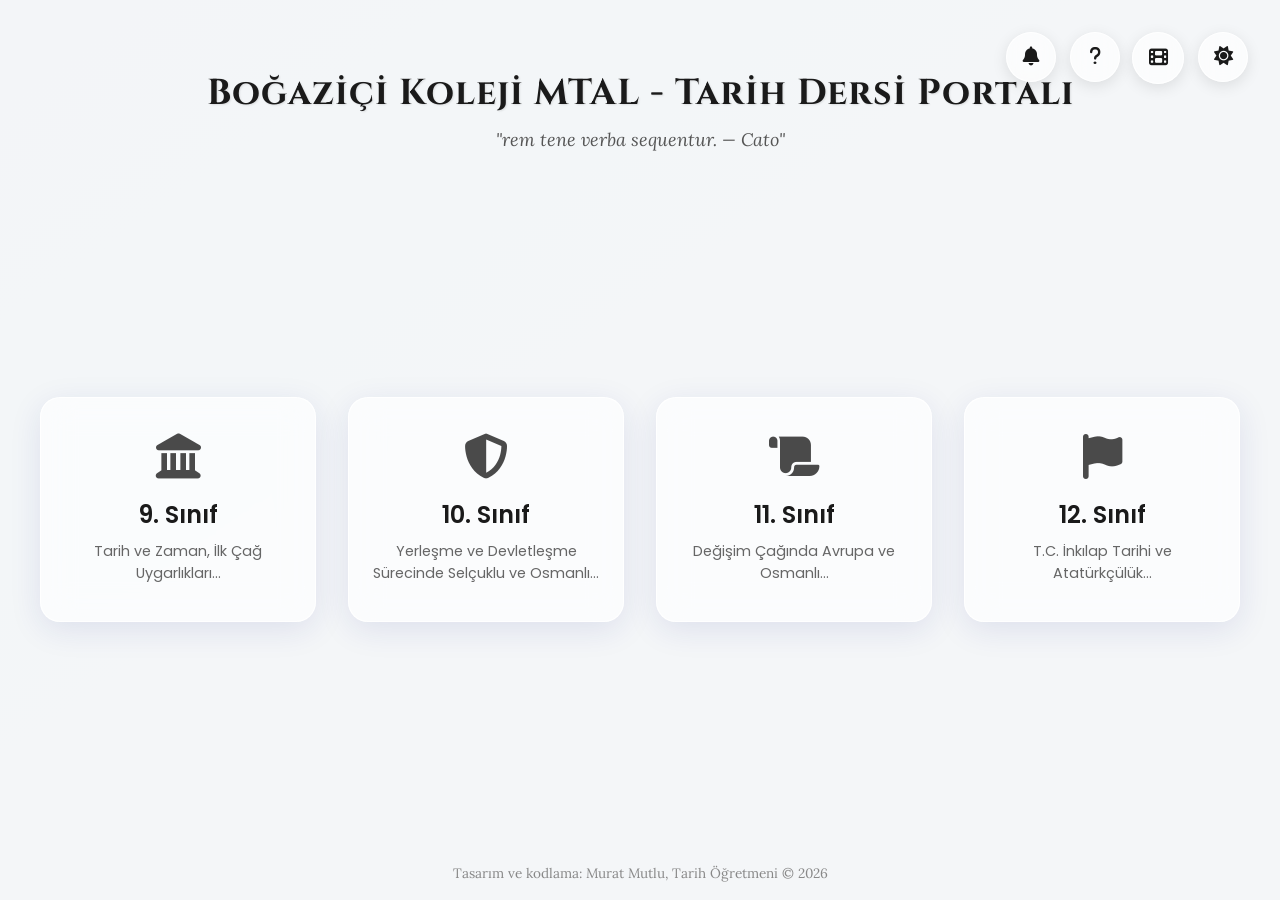
==== index.html @ 2f347032 "Add files via upload" ====
<!DOCTYPE html>
<html lang="tr">
<head>
    <meta charset="UTF-8">
    <meta name="viewport" content="width=device-width, initial-scale=1.0">
    <title>Tarih Portalı | Özel Batman Boğaziçi Koleji MTAL</title>
    
    <link rel="manifest" href="manifest.json">
    <meta name="theme-color" content="#1a1a1a">
    <link rel="apple-touch-icon" href="icon-192.png">
    
    <link href="https://fonts.googleapis.com/css2?family=Cinzel:wght@600&family=Lora:ital@1&family=Poppins:wght@300;400;600&display=swap" rel="stylesheet">
    
    <link rel="stylesheet" href="https://cdnjs.cloudflare.com/ajax/libs/font-awesome/6.4.0/css/all.min.css">
    
    <style>
        /* --- CSS Değişkenleri (Renk Paleti) --- */
        :root {
            --primary-dark: #1a1a1a;
            --gold: #d4af37;
            --gold-hover: #b3942e;
            --text-muted: #666;
            --deep-blue-overlay: rgba(10, 25, 47, 0.08);
        }

        /* --- Tema Modları İçin Renk Değişkenleri --- */
        body.theme-sepia {
            --bg-color: #f4ecd8;
            --primary-dark: #5c4033;
            --text-muted: #7b5e4a;
            --deep-blue-overlay: rgba(92, 64, 51, 0.06);
            --card-bg: rgba(244, 236, 216, 0.75);
            --card-border: rgba(212, 175, 55, 0.35);
            --slogan-color: #6b5035;
            --icon-color: #5c4033;
        }

        body.theme-dark {
            --bg-color: #1e1e24; /* Göz yormayan yumuşak siyah */
            --primary-dark: #e8e8e8;
            --text-muted: #a0a0a0;
            --deep-blue-overlay: rgba(0, 0, 0, 0.4);
            --card-bg: rgba(40, 40, 45, 0.7);
            --card-border: rgba(70, 70, 75, 0.8);
            --slogan-color: #b0b0b0;
            --icon-color: #c0c0c0;
        }

        /* --- Animasyon Tanımları --- */
        @keyframes fadeInUp {
            from { opacity: 0; transform: translateY(30px); }
            to { opacity: 1; transform: translateY(0); }
        }

        /* --- Arka Plan ve Genel Ayarlar --- */
        body {
            margin: 0;
            padding: 0;
            font-family: 'Poppins', sans-serif;
            background-color: var(--bg-color, #f4f6f8);
            background-image: 
                linear-gradient(to bottom right, var(--deep-blue-overlay), transparent),
                url("data:image/svg+xml,%3Csvg viewBox='0 0 200 200' xmlns='http://www.w3.org/2000/svg'%3E%3Cfilter id='noiseFilter'%3E%3CfeTurbulence type='fractalNoise' baseFrequency='0.65' numOctaves='3' stitchTiles='stitch'/%3E%3C/filter%3E%3Crect width='100%25' height='100%25' filter='url(%23noiseFilter)' opacity='0.04'/%3E%3C/svg%3E");
            background-blend-mode: overlay;
            color: var(--primary-dark);
            height: 100vh;
            display: flex;
            flex-direction: column;
            overflow: hidden;
            transition: background-color 0.5s ease, color 0.5s ease;
            
            /* Metin seçilmesini engelleme (Güvenlik) */
            -webkit-user-select: none;
            -ms-user-select: none;
            user-select: none;

            /* Firefox için özel scrollbar */
            scrollbar-width: thin;
            scrollbar-color: var(--gold) transparent;
        }

        /* --- Özel Mobil Kaydırma Çubuğu --- */
        ::-webkit-scrollbar { width: 6px; }
        ::-webkit-scrollbar-track { background: transparent; }
        ::-webkit-scrollbar-thumb { background: var(--gold); border-radius: 10px; }
        ::-webkit-scrollbar-thumb:hover { background: var(--gold-hover); }

        /* --- Sağ Üst Butonlar (Tema, Sinema, Rehber, Duyurular) --- */
        .theme-btn, .cinema-btn, .guide-btn, .announcement-btn {
            position: fixed;
            top: 2rem;
            width: 50px;
            height: 50px;
            border-radius: 50%;
            background: var(--card-bg, rgba(255, 255, 255, 0.65));
            backdrop-filter: blur(10px);
            -webkit-backdrop-filter: blur(10px);
            border: 1px solid var(--card-border, rgba(255, 255, 255, 0.9));
            color: var(--primary-dark);
            font-size: 1.2rem;
            cursor: pointer;
            box-shadow: 0 4px 15px rgba(0,0,0,0.1);
            transition: all 0.4s cubic-bezier(0.175, 0.885, 0.32, 1.275);
            z-index: 1000;
            display: flex;
            align-items: center;
            justify-content: center;
            text-decoration: none;
        }

        .theme-btn {
            right: 2rem;
        }

        .cinema-btn {
            right: 6rem;
        }

        .guide-btn {
            right: 10rem;
        }

        .announcement-btn {
            right: 14rem;
        }

        .theme-btn:hover {
            transform: scale(1.15) rotate(15deg);
            border-color: var(--gold);
            color: var(--gold);
        }

        .cinema-btn:hover {
            transform: scale(1.15) rotate(-15deg);
            border-color: var(--gold);
            color: var(--gold);
        }

        .guide-btn:hover, .announcement-btn:hover {
            transform: scale(1.15) translateY(-3px);
            border-color: var(--gold);
            color: var(--gold);
        }

        /* --- Modal (Rehber ve Duyuru Penceresi) Stilleri --- */
        .modal-overlay {
            position: fixed;
            top: 0;
            left: 0;
            width: 100%;
            height: 100%;
            background: rgba(0, 0, 0, 0.7);
            backdrop-filter: blur(5px);
            -webkit-backdrop-filter: blur(5px);
            display: flex;
            align-items: center;
            justify-content: center;
            z-index: 2000;
            opacity: 0;
            visibility: hidden;
            transition: all 0.3s ease;
        }

        .modal-overlay.active {
            opacity: 1;
            visibility: visible;
        }

        .modal-content {
            background: var(--card-bg, #ffffff);
            border: 1px solid var(--card-border, #e5e7eb);
            border-radius: 20px;
            width: 90%;
            max-width: 550px;
            padding: 2.5rem;
            position: relative;
            transform: translateY(-30px) scale(0.95);
            transition: all 0.4s cubic-bezier(0.175, 0.885, 0.32, 1.275);
            box-shadow: 0 25px 50px -12px rgba(0, 0, 0, 0.25);
            color: var(--primary-dark);
        }

        .modal-overlay.active .modal-content {
            transform: translateY(0) scale(1);
        }

        .modal-close {
            position: absolute;
            top: 1.5rem;
            right: 1.5rem;
            background: #e74c3c;
            color: white;
            border: none;
            width: 35px;
            height: 35px;
            border-radius: 50%;
            display: flex;
            align-items: center;
            justify-content: center;
            font-size: 1.1rem;
            cursor: pointer;
            transition: transform 0.2s, background 0.2s;
            box-shadow: 0 4px 6px rgba(231, 76, 60, 0.3);
        }

        .modal-close:hover {
            transform: scale(1.1);
            background: #c0392b;
        }

        .modal-header {
            display: flex;
            align-items: center;
            gap: 12px;
            font-size: 1.6rem;
            font-weight: 600;
            color: #2980b9;
            border-bottom: 2px solid #3498db;
            padding-bottom: 1rem;
            margin-bottom: 1.5rem;
        }

        /* Modal İçindeki Link Stilleri */
        .modal-body a {
            color: #e67e22;
            text-decoration: none;
            font-weight: 600;
            border-bottom: 1px dashed #e67e22;
            transition: all 0.3s ease;
        }

        .modal-body a:hover {
            color: var(--gold);
            border-bottom-color: var(--gold);
        }

        /* Rehber Modal Stilleri */
        .guide-step {
            display: flex;
            gap: 1rem;
            margin-bottom: 1.5rem;
            align-items: flex-start;
        }

        .guide-step:last-child {
            margin-bottom: 0;
        }

        .step-icon {
            width: 36px;
            height: 36px;
            border-radius: 50%;
            display: flex;
            align-items: center;
            justify-content: center;
            color: white;
            font-weight: 600;
            font-size: 1.1rem;
            flex-shrink: 0;
            box-shadow: 0 4px 6px rgba(0,0,0,0.1);
            margin-top: 3px;
        }

        .step-icon.blue { background-color: #3498db; }
        .step-icon.orange { background-color: #e67e22; }
        .step-icon.green { background-color: #2ecc71; }
        .step-icon.purple { background-color: #9b59b6; }

        .step-text h3 {
            margin: 0 0 0.3rem 0;
            font-size: 1.1rem;
            color: var(--primary-dark);
            transition: color 0.5s ease;
        }

        .step-text p {
            margin: 0;
            font-size: 0.9rem;
            color: var(--text-muted);
            line-height: 1.5;
            transition: color 0.5s ease;
        }

        /* Duyuru Modal Stilleri */
        .announcement-item {
            padding: 1rem 0;
            border-bottom: 1px solid var(--card-border);
            color: var(--primary-dark);
            font-size: 0.95rem;
            line-height: 1.6;
            transition: color 0.5s ease;
        }

        .announcement-item:last-child {
            border-bottom: none;
            padding-bottom: 0;
        }

        .announcement-item strong {
            color: #2980b9;
        }

        /* --- Başlık ve Slogan Alanı --- */
        header {
            text-align: center;
            padding: 5vh 1rem 2vh;
            animation: fadeInUp 1s ease-out forwards;
        }
        
        header h1 {
            font-family: 'Cinzel', serif;
            color: var(--primary-dark);
            font-size: clamp(2rem, 4vh, 2.8rem);
            margin-bottom: 1vh;
            letter-spacing: 1px;
            text-shadow: 1px 1px 2px rgba(0,0,0,0.1);
            transition: color 0.5s ease;
        }
        
        header .slogan {
            font-family: 'Lora', serif;
            font-style: italic;
            color: var(--slogan-color, #555);
            font-size: clamp(1rem, 2vh, 1.2rem);
            max-width: 800px;
            margin: 0 auto;
            line-height: 1.6;
            opacity: 0;
            animation: fadeInUp 1s ease-out 0.3s forwards;
            transition: color 0.5s ease;
        }

        /* --- Kart Grid Yapısı --- */
        .container {
            flex: 1;
            display: grid;
            grid-template-columns: repeat(4, 1fr);
            gap: 2rem;
            max-width: 1200px;
            margin: 0 auto;
            padding: 0 2rem;
            align-content: center;
        }

        /* --- Glassmorphism (Cam Efekti) Kart Tasarımı --- */
        .card {
            background: var(--card-bg, rgba(255, 255, 255, 0.65));
            backdrop-filter: blur(16px) saturate(180%);
            -webkit-backdrop-filter: blur(16px) saturate(180%);
            border: 1px solid var(--card-border, rgba(255, 255, 255, 0.9));
            border-radius: 20px;
            padding: 4vh 1.5rem;
            text-align: center;
            text-decoration: none;
            color: inherit;
            box-shadow: 0 8px 32px 0 rgba(31, 38, 135, 0.1);
            transition: all 0.4s cubic-bezier(0.175, 0.885, 0.32, 1.275);
            display: flex;
            flex-direction: column;
            align-items: center;
            opacity: 0;
            animation: fadeInUp 0.8s ease-out forwards;
        }

        .card:nth-child(1) { animation-delay: 0.5s; }
        .card:nth-child(2) { animation-delay: 0.7s; }
        .card:nth-child(3) { animation-delay: 0.9s; }
        .card:nth-child(4) { animation-delay: 1.1s; }

        /* Genel Hover Animasyonu */
        .card:hover {
            transform: translateY(-12px) scale(1.02);
        }

        .card .icon {
            font-size: clamp(2.5rem, 5vh, 3rem);
            margin-bottom: 2vh;
            color: var(--icon-color, #4a4a4a);
            transition: all 0.4s ease;
        }
        
        .card:hover .icon {
            transform: scale(1.15) rotate(5deg);
        }

        /* 9. Sınıf Hover - Altın Sarısı (Mevcut) */
        .card:nth-child(1):hover {
            border-color: var(--gold);
            box-shadow: 
                0 20px 50px rgba(212, 175, 55, 0.3),
                0 0 20px rgba(212, 175, 55, 0.1) inset;
        }
        .card:nth-child(1):hover .icon { color: var(--gold); }

        /* 10. Sınıf Hover - Selçuklu/Osmanlı (Çini Turkuazı) */
        .card:nth-child(2):hover {
            border-color: #00ad9f;
            box-shadow: 
                0 20px 50px rgba(0, 173, 159, 0.3),
                0 0 20px rgba(0, 173, 159, 0.1) inset;
        }
        .card:nth-child(2):hover .icon { color: #00ad9f; }

        /* 11. Sınıf Hover - Prusya Mavisi */
        .card:nth-child(3):hover {
            border-color: #003153;
            box-shadow: 
                0 20px 50px rgba(0, 49, 83, 0.3),
                0 0 20px rgba(0, 49, 83, 0.1) inset;
        }
        .card:nth-child(3):hover .icon { color: #003153; }

        /* 12. Sınıf Hover - Cumhuriyet Kırmızısı */
        .card:nth-child(4):hover {
            border-color: #E30A17;
            box-shadow: 
                0 20px 50px rgba(227, 10, 23, 0.3),
                0 0 20px rgba(227, 10, 23, 0.1) inset;
        }
        .card:nth-child(4):hover .icon { color: #E30A17; }

        .card h2 {
            font-size: clamp(1.2rem, 3vh, 1.5rem);
            margin: 0 0 1vh;
            color: var(--primary-dark);
            font-weight: 600;
            transition: color 0.5s ease;
        }

        .card p {
            font-size: 0.9rem;
            line-height: 1.5;
            color: var(--text-muted);
            margin: 0;
            transition: color 0.5s ease;
        }

        /* --- Footer --- */
        footer {
            text-align: center;
            padding: 2vh;
            font-size: 0.85rem;
            font-family: 'Lora', serif;
            color: var(--slogan-color, #888);
            margin-top: auto;
            opacity: 0;
            animation: fadeInUp 1s ease-out 1.3s forwards;
            transition: color 0.5s ease;
        }

        /* --- Responsive ve Mobil Uyumluluk --- */
        @media (max-width: 1024px) {
            .container { grid-template-columns: repeat(2, 1fr); gap: 1.5rem; }
        }

        @media (max-width: 768px) {
            body { height: auto; min-height: 100vh; overflow-y: visible; }
            header { padding: 3rem 1rem 1.5rem; }
            .container { grid-template-columns: 1fr; margin: 1rem auto 3rem; padding: 0 1.5rem; gap: 1.5rem; }
            .card { padding: 2.5rem 1.5rem; }
            
            /* Mobil Buton Konumlandırmaları */
            .theme-btn { top: 1rem; right: 1rem; width: 40px; height: 40px; font-size: 1rem; }
            .cinema-btn { top: 1rem; right: 4.5rem; width: 40px; height: 40px; font-size: 1rem; }
            .guide-btn { top: 1rem; right: 8rem; width: 40px; height: 40px; font-size: 1rem; }
            .announcement-btn { top: 1rem; right: 11.5rem; width: 40px; height: 40px; font-size: 1rem; }
            
            .modal-content { padding: 2rem 1.5rem; }
        }
    </style>
</head>
<body>

    <button id="announcementToggle" class="announcement-btn" title="Duyurular ve Ödevler">
        <i class="fas fa-bell"></i>
    </button>

    <button id="guideToggle" class="guide-btn" title="Nasıl Kullanılır?">
        <i class="fas fa-question"></i>
    </button>

    <a href="https://sinema.kirkyama.uk" class="cinema-btn" title="Boğaziçi Sinema" target="_blank" rel="noopener noreferrer">
        <i class="fas fa-film"></i>
    </a>

    <button id="themeToggle" class="theme-btn" title="Temayı Değiştir">
        <i class="fas fa-sun"></i>
    </button>

    <div id="announcementModal" class="modal-overlay">
        <div class="modal-content">
            <button id="closeAnnouncementModal" class="modal-close"><i class="fas fa-times"></i></button>
            <div class="modal-header">
                <i class="fas fa-bullhorn"></i> Duyurular ve Ödevler
            </div>
            
            <div class="modal-body">
                <div class="announcement-item">
                    <strong>9. Sınıf:</strong> 9. sınıflarımızın bu haftaki ödevi Eskiçağ'da Yönetenler ve Savaşanlar <a href="sinif9.html">testleridir</a>. Bu ödevin süresi 3 Mart 2026'dır.
                </div>
                <div class="announcement-item">
                    <strong>10. Sınıf:</strong> 10. sınıflarımızın bu haftaki ödevi Eskiçağ'da Yönetenler ve Savaşanlar <a href="sinif10.html">testleridir</a>. Bu ödevin süresi 3 Mart 2026'dır.
                </div>
                <div class="announcement-item">
                    <strong>11. Sınıf:</strong> 11. sınıflarımızın bu haftaki ödevi Eskiçağ'da Yönetenler ve Savaşanlar <a href="sinif11.html">testleridir</a>. Bu ödevin süresi 3 Mart 2026'dır.
                </div>
                <div class="announcement-item">
                    <strong>12. Sınıf:</strong> 12. sınıflarımızın bu haftaki ödevi Eskiçağ'da Yönetenler ve Savaşanlar <a href="sinif12.html">testleridir</a>. Bu ödevin süresi 3 Mart 2026'dır.
                </div>
            </div>
        </div>
    </div>

    <div id="guideModal" class="modal-overlay">
        <div class="modal-content">
            <button id="closeGuideModal" class="modal-close"><i class="fas fa-times"></i></button>
            <div class="modal-header">
                <i class="fas fa-book-open"></i> Nasıl Kullanılır?
            </div>
            
            <div class="modal-body">
                <div class="guide-step">
                    <div class="step-icon blue">1</div>
                    <div class="step-text">
                        <h3>Sınıfını Seç ve Başla</h3>
                        <p>Aşağıdaki listeden bulunduğun sınıf düzeyini seçerek o yıla ait tarih konularına hızlıca giriş yapabilirsin.</p>
                    </div>
                </div>
                
                <div class="guide-step">
                    <div class="step-icon orange">2</div>
                    <div class="step-text">
                        <h3>İçerikleri Keşfet</h3>
                        <p>Sınıfını seçtikten sonra karşına çıkacak özetler, testler ve etkinliklerle tarih bilgisini pekiştir.</p>
                    </div>
                </div>

                <div class="guide-step">
                    <div class="step-icon green">3</div>
                    <div class="step-text">
                        <h3>Görünümü Kendine Göre Ayarla</h3>
                        <p>Sağ üst köşedeki "Güneş/Ay" ikonuna tıklayarak okuma deneyimini artıracak gece veya sepya modlarına geçiş yap.</p>
                    </div>
                </div>

                <div class="guide-step">
                    <div class="step-icon purple"><i class="fas fa-film"></i></div>
                    <div class="step-text">
                        <h3>Boğaziçi Sinema'ya Geçiş</h3>
                        <p>Yine sağ üstteki film ikonuna tıklayarak okulumuzun tarihi ve eğitici sinema arşivine doğrudan ulaşabilirsin.</p>
                    </div>
                </div>
            </div>
        </div>
    </div>

    <header>
        <h1>Boğaziçi Koleji MTAL - Tarih Dersi Portalı</h1>
        <div class="slogan">"rem tene verba sequentur. — Cato"</div>
    </header>

    <div class="container">
        <a href="sinif9.html" class="card">
            <i class="icon fas fa-landmark"></i>
            <h2>9. Sınıf</h2>
            <p>Tarih ve Zaman, İlk Çağ Uygarlıkları...</p>
        </a>
        
        <a href="sinif10.html" class="card">
            <i class="icon fas fa-shield-halved"></i>
            <h2>10. Sınıf</h2>
            <p>Yerleşme ve Devletleşme Sürecinde Selçuklu ve Osmanlı...</p>
        </a>
        
        <a href="sinif11.html" class="card">
            <i class="icon fas fa-scroll"></i>
            <h2>11. Sınıf</h2>
            <p>Değişim Çağında Avrupa ve Osmanlı...</p>
        </a>
        
        <a href="sinif12.html" class="card">
            <i class="icon fas fa-flag"></i>
            <h2>12. Sınıf</h2>
            <p>T.C. İnkılap Tarihi ve Atatürkçülük...</p>
        </a>
    </div>

    <footer>
        Tasarım ve kodlama: Murat Mutlu, Tarih Öğretmeni &copy; 2026
    </footer>

    <script>
        // --- Modal (Rehber ve Duyuru) Kontrol Mantığı ---
        const guideToggle = document.getElementById('guideToggle');
        const guideModal = document.getElementById('guideModal');
        const closeGuideModal = document.getElementById('closeGuideModal');

        const announcementToggle = document.getElementById('announcementToggle');
        const announcementModal = document.getElementById('announcementModal');
        const closeAnnouncementModal = document.getElementById('closeAnnouncementModal');

        // Rehber Modalını aç
        guideToggle.addEventListener('click', () => {
            guideModal.classList.add('active');
        });

        // Rehber Modalını kapat (Çarpı butonu ile)
        closeGuideModal.addEventListener('click', () => {
            guideModal.classList.remove('active');
        });

        // Duyuru Modalını aç
        announcementToggle.addEventListener('click', () => {
            announcementModal.classList.add('active');
        });

        // Duyuru Modalını kapat (Çarpı butonu ile)
        closeAnnouncementModal.addEventListener('click', () => {
            announcementModal.classList.remove('active');
        });

        // Modalları kapat (Arka plana tıklayarak)
        window.addEventListener('click', (e) => {
            if (e.target === guideModal) {
                guideModal.classList.remove('active');
            }
            if (e.target === announcementModal) {
                announcementModal.classList.remove('active');
            }
        });

        // --- Tema Değiştirme Mantığı ---
        const themeToggle = document.getElementById('themeToggle');
        const themeIcon = themeToggle.querySelector('i');
        let currentThemeIndex = 0; // 0: Aydınlık, 1: Sepya, 2: Gece

        themeToggle.addEventListener('click', () => {
            currentThemeIndex = (currentThemeIndex + 1) % 3;
            
            if (currentThemeIndex === 0) {
                // Aydınlık Mod (Varsayılan)
                document.body.className = '';
                themeIcon.className = 'fas fa-sun';
            } else if (currentThemeIndex === 1) {
                // Sepya Mod (Eski Kitap)
                document.body.className = 'theme-sepia';
                themeIcon.className = 'fas fa-book-open';
            } else if (currentThemeIndex === 2) {
                // Gece Modu (Yumuşak Siyah)
                document.body.className = 'theme-dark';
                themeIcon.className = 'fas fa-moon';
            }
        });

        // Güvenlik: Sağ tıklamayı engelle
        document.addEventListener('contextmenu', function(e) { e.preventDefault(); });

        // Güvenlik: Geliştirici kısayollarını engelle
        document.onkeydown = function(e) {
            if (e.keyCode === 123) return false;
            if (e.ctrlKey && e.shiftKey && (e.keyCode === 73 || e.keyCode === 74)) return false;
            if (e.ctrlKey && e.keyCode === 85) return false;
            if (e.ctrlKey && e.keyCode === 67) return false;
            if (e.ctrlKey && e.keyCode === 83) return false;
        };

        // Güvenlik: Sürüklemeyi engelle
        document.addEventListener('dragstart', function(e) { e.preventDefault(); });

        // PWA: Service Worker Kaydı
        if ('serviceWorker' in navigator) {
            window.addEventListener('load', () => {
                navigator.serviceWorker.register('./sw.js')
                    .then(registration => {
                        console.log('ServiceWorker başarıyla kaydedildi: ', registration.scope);
                    })
                    .catch(err => {
                        console.log('ServiceWorker kaydı başarısız: ', err);
                    });
            });
        }
    </script>

</body>
</html>
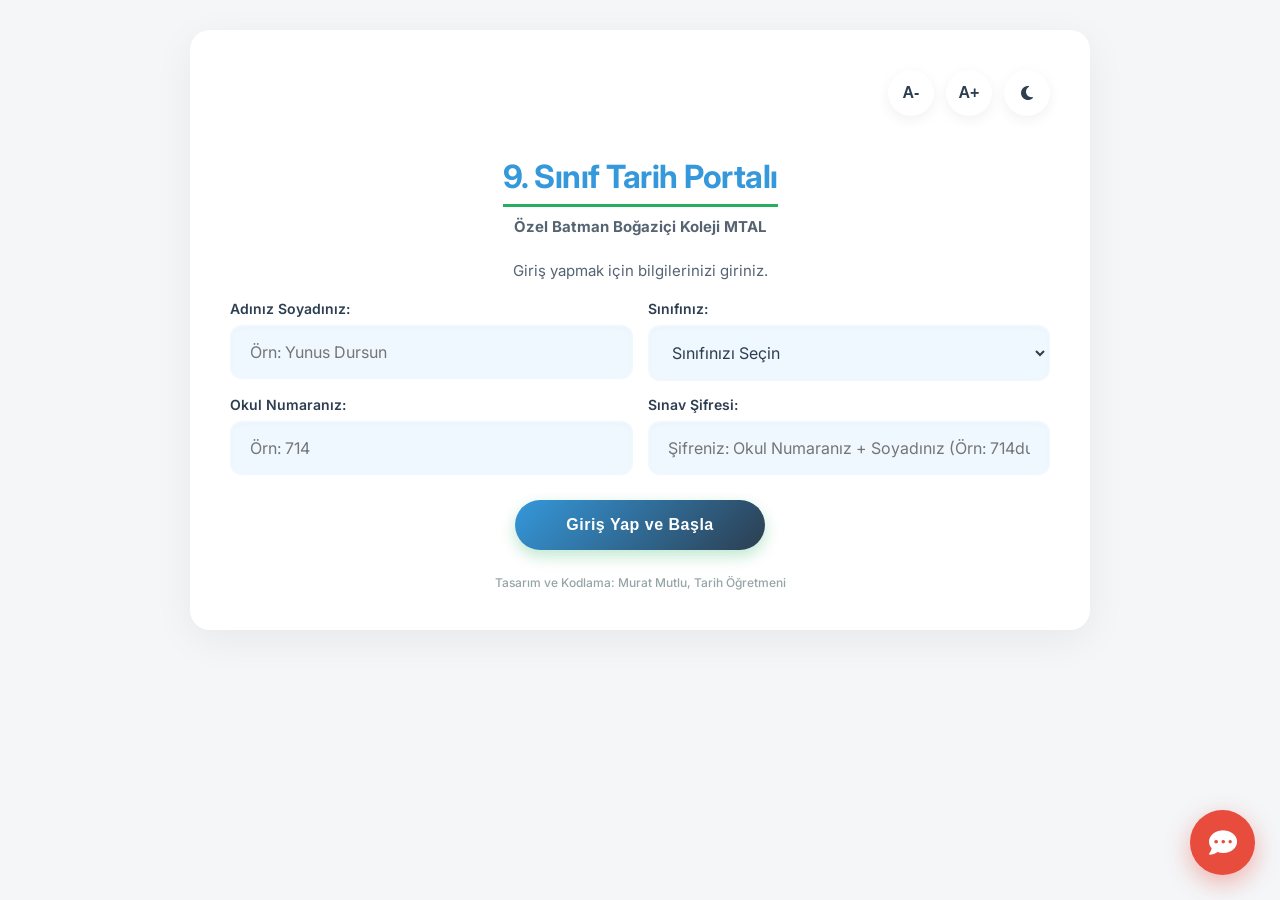
==== commit 44bb097a: "Update index.html" ====
--- a/index.html
+++ b/index.html
@@ -2,684 +2,1235 @@
 <html lang="tr">
 <head>
     <meta charset="UTF-8">
-    <meta name="viewport" content="width=device-width, initial-scale=1.0">
-    <title>Tarih Portalı | Özel Batman Boğaziçi Koleji MTAL</title>
-    
-    <link rel="manifest" href="manifest.json">
-    <meta name="theme-color" content="#1a1a1a">
-    <link rel="apple-touch-icon" href="icon-192.png">
-    
-    <link href="https://fonts.googleapis.com/css2?family=Cinzel:wght@600&family=Lora:ital@1&family=Poppins:wght@300;400;600&display=swap" rel="stylesheet">
-    
+    <meta name="viewport" content="width=device-width, initial-scale=1.0, maximum-scale=1.0, user-scalable=no">
+    <title>Boğaziçi MTAL Tarih Dersi Eğitim Portalı</title>
+    <link href="https://fonts.googleapis.com/css2?family=Inter:wght@400;500;600;700;800&display=swap" rel="stylesheet">
     <link rel="stylesheet" href="https://cdnjs.cloudflare.com/ajax/libs/font-awesome/6.4.0/css/all.min.css">
-    
     <style>
-        /* --- CSS Değişkenleri (Renk Paleti) --- */
+        /* --- CSS DEĞİŞKENLERİ (TEMA VE FONT AYARLARI İÇİN) --- */
         :root {
-            --primary-dark: #1a1a1a;
-            --gold: #d4af37;
-            --gold-hover: #b3942e;
-            --text-muted: #666;
-            --deep-blue-overlay: rgba(10, 25, 47, 0.08);
-        }
-
-        /* --- Tema Modları İçin Renk Değişkenleri --- */
-        body.theme-sepia {
+            --bg-color: #f4f6f8;
+            --container-bg: #ffffff;
+            --text-color: #2c3e50;
+            --accent-color: #3498db;
+            --card-border: #e2e8f0;
+            --option-hover: #f0f8ff;
+            --font-size-base: 16px;
+        }
+
+        /* --- SADECE SEPYA (OKUMA) MODU --- */
+        body.sepia-mode {
             --bg-color: #f4ecd8;
-            --primary-dark: #5c4033;
-            --text-muted: #7b5e4a;
-            --deep-blue-overlay: rgba(92, 64, 51, 0.06);
-            --card-bg: rgba(244, 236, 216, 0.75);
-            --card-border: rgba(212, 175, 55, 0.35);
-            --slogan-color: #6b5035;
-            --icon-color: #5c4033;
-        }
-
-        body.theme-dark {
-            --bg-color: #1e1e24; /* Göz yormayan yumuşak siyah */
-            --primary-dark: #e8e8e8;
-            --text-muted: #a0a0a0;
-            --deep-blue-overlay: rgba(0, 0, 0, 0.4);
-            --card-bg: rgba(40, 40, 45, 0.7);
-            --card-border: rgba(70, 70, 75, 0.8);
-            --slogan-color: #b0b0b0;
-            --icon-color: #c0c0c0;
-        }
-
-        /* --- Animasyon Tanımları --- */
-        @keyframes fadeInUp {
-            from { opacity: 0; transform: translateY(30px); }
-            to { opacity: 1; transform: translateY(0); }
-        }
-
-        /* --- Arka Plan ve Genel Ayarlar --- */
-        body {
-            margin: 0;
-            padding: 0;
-            font-family: 'Poppins', sans-serif;
-            background-color: var(--bg-color, #f4f6f8);
-            background-image: 
-                linear-gradient(to bottom right, var(--deep-blue-overlay), transparent),
-                url("data:image/svg+xml,%3Csvg viewBox='0 0 200 200' xmlns='http://www.w3.org/2000/svg'%3E%3Cfilter id='noiseFilter'%3E%3CfeTurbulence type='fractalNoise' baseFrequency='0.65' numOctaves='3' stitchTiles='stitch'/%3E%3C/filter%3E%3Crect width='100%25' height='100%25' filter='url(%23noiseFilter)' opacity='0.04'/%3E%3C/svg%3E");
-            background-blend-mode: overlay;
-            color: var(--primary-dark);
-            height: 100vh;
-            display: flex;
-            flex-direction: column;
-            overflow: hidden;
-            transition: background-color 0.5s ease, color 0.5s ease;
-            
-            /* Metin seçilmesini engelleme (Güvenlik) */
-            -webkit-user-select: none;
-            -ms-user-select: none;
-            user-select: none;
-
-            /* Firefox için özel scrollbar */
-            scrollbar-width: thin;
-            scrollbar-color: var(--gold) transparent;
-        }
-
-        /* --- Özel Mobil Kaydırma Çubuğu --- */
-        ::-webkit-scrollbar { width: 6px; }
-        ::-webkit-scrollbar-track { background: transparent; }
-        ::-webkit-scrollbar-thumb { background: var(--gold); border-radius: 10px; }
-        ::-webkit-scrollbar-thumb:hover { background: var(--gold-hover); }
-
-        /* --- Sağ Üst Butonlar (Tema, Sinema, Rehber, Duyurular) --- */
-        .theme-btn, .cinema-btn, .guide-btn, .announcement-btn {
-            position: fixed;
-            top: 2rem;
-            width: 50px;
-            height: 50px;
+            --container-bg: #fdf6e3;
+            --text-color: #5b4636; 
+            --accent-color: #d35400;
+            --card-border: #e0d6b8;
+            --option-hover: #ece2c6;
+        }
+
+        /* --- KARANLIK MOD (DARK MODE) --- */
+        body.dark-mode {
+            --bg-color: #121212;
+            --container-bg: #1e1e1e;
+            --text-color: #e0e0e0;
+            --accent-color: #3498db; 
+            --card-border: #333333;
+            --option-hover: #2c2c2c;
+        }
+
+        /* --- GENEL STİL VE MOBILE-FIRST RESET --- */
+        *, *::before, *::after {
+            box-sizing: border-box;
+        }
+
+        body { 
+            font-family: 'Inter', -apple-system, BlinkMacSystemFont, 'Segoe UI', Roboto, sans-serif;
+            background-color: var(--bg-color); 
+            color: var(--text-color);
+            margin: 0; padding: 15px; 
+            user-select: none; 
+            -webkit-tap-highlight-color: transparent;
+            transition: background 0.3s ease, color 0.3s ease;
+        }
+        
+        .container { 
+            background: var(--container-bg);
+            width: 100%; max-width: 900px; 
+            margin: 0 auto; padding: 20px; 
+            border-radius: 20px; 
+            box-shadow: 0 10px 40px rgba(0,0,0,0.06); 
+            position: relative; z-index: 10;
+        }
+
+        @media (min-width: 768px) {
+            body { padding: 30px; }
+            .container { padding: 40px; }
+        }
+        
+        h1, h2, h3 { text-align: center; color: var(--accent-color); font-weight: 700; letter-spacing: -0.5px; }
+        h1 { 
+            border-bottom: 3px solid #27ae60;
+            padding-bottom: 8px; 
+            display: inline-block; 
+            margin-bottom: 20px;
+        }
+        
+        #progress-container {
+            position: fixed; top: 0; left: 0; width: 100%; height: 6px; background: transparent; z-index: 9999;
+        }
+        #progress-bar {
+            width: 0%; height: 100%; background: #27ae60; border-radius: 0 3px 3px 0; transition: width 0.4s cubic-bezier(0.4, 0, 0.2, 1);
+        }
+
+        /* --- MODERN YUVARLAK BUTONLAR --- */
+        .settings-panel {
+            display: flex; justify-content: flex-end; gap: 12px; margin-bottom: 20px; flex-wrap: wrap; align-items: center;
+        }
+        .settings-btn {
+            background: #ffffff; 
+            border: none; 
+            width: 46px; height: 46px; 
             border-radius: 50%;
-            background: var(--card-bg, rgba(255, 255, 255, 0.65));
-            backdrop-filter: blur(10px);
-            -webkit-backdrop-filter: blur(10px);
-            border: 1px solid var(--card-border, rgba(255, 255, 255, 0.9));
-            color: var(--primary-dark);
-            font-size: 1.2rem;
-            cursor: pointer;
-            box-shadow: 0 4px 15px rgba(0,0,0,0.1);
-            transition: all 0.4s cubic-bezier(0.175, 0.885, 0.32, 1.275);
-            z-index: 1000;
-            display: flex;
-            align-items: center;
-            justify-content: center;
-            text-decoration: none;
-        }
-
-        .theme-btn {
-            right: 2rem;
-        }
-
-        .cinema-btn {
-            right: 6rem;
-        }
-
-        .guide-btn {
-            right: 10rem;
-        }
-
-        .announcement-btn {
-            right: 14rem;
-        }
-
-        .theme-btn:hover {
-            transform: scale(1.15) rotate(15deg);
-            border-color: var(--gold);
-            color: var(--gold);
-        }
-
-        .cinema-btn:hover {
-            transform: scale(1.15) rotate(-15deg);
-            border-color: var(--gold);
-            color: var(--gold);
-        }
-
-        .guide-btn:hover, .announcement-btn:hover {
-            transform: scale(1.15) translateY(-3px);
-            border-color: var(--gold);
-            color: var(--gold);
-        }
-
-        /* --- Modal (Rehber ve Duyuru Penceresi) Stilleri --- */
-        .modal-overlay {
-            position: fixed;
-            top: 0;
-            left: 0;
-            width: 100%;
-            height: 100%;
-            background: rgba(0, 0, 0, 0.7);
-            backdrop-filter: blur(5px);
-            -webkit-backdrop-filter: blur(5px);
-            display: flex;
-            align-items: center;
-            justify-content: center;
-            z-index: 2000;
-            opacity: 0;
-            visibility: hidden;
-            transition: all 0.3s ease;
-        }
-
-        .modal-overlay.active {
-            opacity: 1;
-            visibility: visible;
-        }
-
-        .modal-content {
-            background: var(--card-bg, #ffffff);
-            border: 1px solid var(--card-border, #e5e7eb);
-            border-radius: 20px;
-            width: 90%;
-            max-width: 550px;
-            padding: 2.5rem;
-            position: relative;
-            transform: translateY(-30px) scale(0.95);
-            transition: all 0.4s cubic-bezier(0.175, 0.885, 0.32, 1.275);
-            box-shadow: 0 25px 50px -12px rgba(0, 0, 0, 0.25);
-            color: var(--primary-dark);
-        }
-
-        .modal-overlay.active .modal-content {
-            transform: translateY(0) scale(1);
-        }
-
-        .modal-close {
-            position: absolute;
-            top: 1.5rem;
-            right: 1.5rem;
-            background: #e74c3c;
-            color: white;
-            border: none;
-            width: 35px;
-            height: 35px;
-            border-radius: 50%;
-            display: flex;
-            align-items: center;
-            justify-content: center;
-            font-size: 1.1rem;
-            cursor: pointer;
-            transition: transform 0.2s, background 0.2s;
-            box-shadow: 0 4px 6px rgba(231, 76, 60, 0.3);
-        }
-
-        .modal-close:hover {
-            transform: scale(1.1);
-            background: #c0392b;
-        }
-
-        .modal-header {
-            display: flex;
-            align-items: center;
-            gap: 12px;
-            font-size: 1.6rem;
-            font-weight: 600;
-            color: #2980b9;
-            border-bottom: 2px solid #3498db;
-            padding-bottom: 1rem;
-            margin-bottom: 1.5rem;
-        }
-
-        /* Modal İçindeki Link Stilleri */
-        .modal-body a {
-            color: #e67e22;
-            text-decoration: none;
-            font-weight: 600;
-            border-bottom: 1px dashed #e67e22;
-            transition: all 0.3s ease;
-        }
-
-        .modal-body a:hover {
-            color: var(--gold);
-            border-bottom-color: var(--gold);
-        }
-
-        /* Rehber Modal Stilleri */
-        .guide-step {
-            display: flex;
-            gap: 1rem;
-            margin-bottom: 1.5rem;
-            align-items: flex-start;
-        }
-
-        .guide-step:last-child {
-            margin-bottom: 0;
-        }
-
-        .step-icon {
-            width: 36px;
-            height: 36px;
-            border-radius: 50%;
-            display: flex;
-            align-items: center;
-            justify-content: center;
-            color: white;
-            font-weight: 600;
-            font-size: 1.1rem;
-            flex-shrink: 0;
-            box-shadow: 0 4px 6px rgba(0,0,0,0.1);
-            margin-top: 3px;
-        }
-
-        .step-icon.blue { background-color: #3498db; }
-        .step-icon.orange { background-color: #e67e22; }
-        .step-icon.green { background-color: #2ecc71; }
-        .step-icon.purple { background-color: #9b59b6; }
-
-        .step-text h3 {
-            margin: 0 0 0.3rem 0;
-            font-size: 1.1rem;
-            color: var(--primary-dark);
-            transition: color 0.5s ease;
-        }
-
-        .step-text p {
-            margin: 0;
-            font-size: 0.9rem;
-            color: var(--text-muted);
+            display: flex; align-items: center; justify-content: center;
+            cursor: pointer; font-size: 16px; font-weight: 700; color: var(--text-color); 
+            transition: all 0.2s cubic-bezier(0.4, 0, 0.2, 1); 
+            box-shadow: 0 4px 14px rgba(0,0,0,0.06); 
+        }
+        .settings-btn.uzun-buton {
+            width: auto; 
+            border-radius: 25px; 
+            padding: 0 20px; 
+            gap: 8px;
+        }
+        .settings-btn:hover, .settings-btn:active { 
+            transform: translateY(-2px); box-shadow: 0 6px 18px rgba(0,0,0,0.1); 
+        }
+
+        body.dark-mode .settings-btn { background: #2a2a2a; color: #e0e0e0; box-shadow: 0 4px 14px rgba(0,0,0,0.3); }
+        body.dark-mode .settings-btn:hover { background: #3a3a3a; }
+        body.sepia-mode .settings-btn { background: #fdf6e3; color: #5b4636; box-shadow: 0 4px 14px rgba(0,0,0,0.05); }
+        body.sepia-mode .settings-btn:hover { background: #f4ecd8; }
+        
+        .floating-btn {
+            position: fixed; bottom: 25px; right: 25px;
+            background-color: #e74c3c; color: white;
+            border-radius: 50%; width: 65px; height: 65px;
+            font-size: 28px; border: none; cursor: pointer; box-shadow: 0 8px 25px rgba(231, 76, 60, 0.4);
+            z-index: 9998; transition: transform 0.3s cubic-bezier(0.175, 0.885, 0.32, 1.275), background-color 0.3s;
+            display: flex; align-items: center; justify-content: center;
+        }
+        .floating-btn:hover, .floating-btn:active { transform: scale(1.15) rotate(-10deg); background-color: #c0392b; }
+
+        #watermark {
+            position: fixed; top: 0; left: 0; width: 100%; height: 100%;
+            pointer-events: none; z-index: 9999;
+            display: flex; flex-wrap: wrap; justify-content: space-around; align-content: space-around; opacity: 0.03; overflow: hidden;
+        }
+        .watermark-text {
+            transform: rotate(-30deg); font-size: 24px; font-weight: 800; color: var(--text-color); margin: 50px;
+        }
+
+        /* --- 2026 GİRİŞ EKRANI FORMLARI --- */
+        .login-grid {
+            display: grid; grid-template-columns: 1fr; gap: 15px; margin-bottom: 25px;
+        }
+        @media (min-width: 768px) { .login-grid { grid-template-columns: 1fr 1fr; } }
+        .form-group { margin-bottom: 15px; }
+        .login-grid .form-group { margin-bottom: 0; }
+        
+        label { display: block; margin-bottom: 8px; font-weight: 600; color: var(--text-color); font-size: 14px;}
+        
+        input, select, textarea { 
+            width: 100%; padding: 15px 18px; border: 2px solid transparent; 
+            background: var(--option-hover); color: var(--text-color);
+            border-radius: 12px; font-size: 16px; font-family: 'Inter', sans-serif;
+            transition: all 0.3s ease; outline: none;
+            box-shadow: inset 0 2px 4px rgba(0,0,0,0.02);
+        }
+        input:focus, select:focus, textarea:focus {
+            border-color: var(--accent-color); background: var(--container-bg); 
+            box-shadow: 0 0 0 4px rgba(52, 152, 219, 0.15), 0 4px 15px rgba(0,0,0,0.05);
+        }
+        textarea { height: 140px; resize: vertical; }
+
+        .btn-login {
+            background: linear-gradient(135deg, #3498db, #2c3e50) !important;
+            width: 100%; max-width: 350px; font-size: 18px; padding: 18px; border-radius: 30px;
+        }
+        
+        /* --- YENİ NESİL MODERN ANA MENÜ TASARIMI (CLEAN UI) --- */
+        .intro-box { 
+            background-color: var(--container-bg); border: 1px solid var(--card-border); 
+            padding: 20px; margin-bottom: 25px; border-radius: 16px; 
+            font-size: 14px; line-height: 1.6; box-shadow: 0 8px 24px rgba(0,0,0,0.04); 
+            display: flex; gap: 15px; align-items: flex-start;
+        }
+        .intro-icon { font-size: 24px; flex-shrink: 0; color: #f1c40f; }
+        
+        .folder-grid {
+            display: grid; grid-template-columns: 1fr;
+            gap: 15px; margin-top: 15px; margin-bottom: 25px;
+        }
+        @media (min-width: 600px) {
+            .folder-grid { grid-template-columns: repeat(auto-fit, minmax(250px, 1fr)); gap: 20px; }
+        }
+
+        .folder-btn {
+            background: var(--container-bg); color: var(--text-color);
+            padding: 20px; border-radius: 16px; border: 1px solid var(--card-border);
+            font-size: 15px; cursor: pointer;
+            box-shadow: 0 4px 15px rgba(0,0,0,0.03); transition: all 0.3s cubic-bezier(0.25, 0.8, 0.25, 1);
+            display: flex; flex-direction: row; align-items: center; gap: 16px; text-align: left;
+        }
+        .folder-btn:hover, .folder-btn:active {
+            transform: translateY(-4px); box-shadow: 0 12px 25px rgba(0,0,0,0.06); border-color: var(--accent-color);
+        }
+        
+        .icon-wrapper {
+            width: 52px; height: 52px; border-radius: 14px; display: flex; align-items: center; justify-content: center; font-size: 24px; flex-shrink: 0;
+        }
+        .u1-icon { background: rgba(52, 152, 219, 0.1); color: #3498db; }
+        .u2-icon { background: rgba(230, 126, 34, 0.1); color: #e67e22; }
+        .u3-icon { background: rgba(155, 89, 182, 0.1); color: #8e44ad; }
+        
+        .folder-texts { display: flex; flex-direction: column; gap: 4px; }
+        .folder-title { font-weight: 800; font-size: 17px; }
+        .folder-desc { font-size: 13px; opacity: 0.7; font-weight: 500; }
+        
+        .accordion-btn { 
+            background-color: var(--container-bg); color: var(--text-color); cursor: pointer; padding: 18px 20px; width: 100%; 
+            border: 1px solid var(--card-border); text-align: left; outline: none; font-size: 15px; transition: 0.4s; 
+            border-radius: 16px; margin-top: 15px; font-weight: 700; display: flex; justify-content: space-between; align-items: center; 
+            box-shadow: 0 4px 15px rgba(0, 0, 0, 0.02); 
+        }
+        .accordion-btn::after { 
+            content: ''; width: 10px; height: 10px; border-right: 2px solid var(--text-color); border-bottom: 2px solid var(--text-color);
+            transform: rotate(45deg); transition: transform 0.3s; opacity: 0.7;
+        } 
+        .accordion-btn.active::after { transform: rotate(-135deg); }
+        .accordion-btn:hover, .accordion-btn:active { background-color: var(--option-hover); border-color: var(--accent-color); }
+        
+        .panel { padding: 0 20px; background-color: var(--container-bg); max-height: 0; overflow: hidden; transition: max-height 0.3s ease-out; border-left: 4px solid var(--accent-color); margin-bottom: 15px; border-radius: 0 0 16px 16px; }
+        .file-link { display: block; padding: 15px 10px; border-bottom: 1px solid var(--card-border); text-decoration: none; color: var(--text-color); transition: all 0.2s; font-weight: 500; }
+        .file-link:hover { background: var(--option-hover); color: var(--accent-color); padding-left: 20px; }
+        /* -------------------------------------------------------- */
+
+        #sinavOdasi { animation: fadeIn 0.5s cubic-bezier(0.25, 1, 0.5, 1); margin-bottom: 25px; }
+        @keyframes fadeIn { from { opacity: 0; transform: translateY(20px); } to { opacity: 1; transform: translateY(0); } }
+
+        /* --- MODERN GERİ BUTONLARI (Ana Sayfaya Dön vb.) --- */
+        .back-to-hall-btn {
+            width: auto; display: inline-flex; align-items: center; justify-content: center; gap: 8px;
+            background-color: var(--option-hover); color: var(--text-color);
+            border: none; padding: 10px 20px; border-radius: 20px;
+            font-size: 14px; font-weight: 600; cursor: pointer; transition: all 0.3s;
+            margin-bottom: 20px; box-shadow: 0 4px 12px rgba(0,0,0,0.03);
+        }
+        .back-to-hall-btn:hover, .back-to-hall-btn:active { background-color: var(--card-border); transform: translateX(-4px); }
+        
+        .room-title { text-align: left; color: var(--text-color); font-size: 22px; margin-bottom: 20px; border-bottom: none;}
+
+        /* --- AKILLI ARAMA MOTORU --- */
+        .search-container { position: relative; margin-bottom: 20px; width: 100%; display: flex; align-items: center; }
+        .search-icon { position: absolute; left: 16px; font-size: 18px; color: #95a5a6; pointer-events: none; }
+        .search-input { 
+            width: 100%; padding: 14px 45px; border: 2px solid transparent; 
+            background: var(--option-hover); color: var(--text-color);
+            border-radius: 16px; font-size: 15px; font-family: 'Inter', sans-serif;
+            transition: all 0.3s ease; box-shadow: inset 0 2px 4px rgba(0,0,0,0.02); outline: none;
+        }
+        .search-input:focus {
+            background: var(--container-bg); border-color: var(--accent-color);
+            box-shadow: 0 0 0 4px rgba(52, 152, 219, 0.15), 0 4px 15px rgba(0,0,0,0.05);
+        }
+        .search-clear {
+            position: absolute; right: 12px; background: #e74c3c; color: white;
+            border: none; border-radius: 50%; width: 24px; height: 24px;
+            font-size: 12px; font-weight: bold; cursor: pointer; display: none;
+            align-items: center; justify-content: center; transition: all 0.2s;
+        }
+        .search-clear:hover { background: #c0392b; transform: scale(1.1); }
+        
+        .konu-slider-wrapper {
+            display: flex; align-items: center; gap: 10px; margin-bottom: 20px; width: 100%;
+        }
+        .scroll-arrow {
+            background: var(--container-bg); color: var(--accent-color);
+            border: 2px solid var(--card-border); border-radius: 50%;
+            width: 40px; height: 40px; min-width: 40px; display: flex;
+            align-items: center; justify-content: center; cursor: pointer;
+            font-size: 20px; font-weight: 900; box-shadow: 0 4px 10px rgba(0,0,0,0.05);
+            transition: all 0.2s ease; z-index: 5; user-select: none;
+        }
+        .scroll-arrow:hover { background: var(--accent-color); color: white; border-color: var(--accent-color); transform: scale(1.1); }
+        .scroll-arrow:active { transform: scale(0.95); }
+        
+        .konu-secici {
+            display: flex; gap: 12px; overflow-x: auto; padding: 5px 2px;
+            scrollbar-width: none; flex: 1; -webkit-overflow-scrolling: touch; 
+            cursor: grab; scroll-behavior: smooth;
+        }
+        .konu-secici.active { cursor: grabbing; }
+        .konu-secici::-webkit-scrollbar { display: none; }
+        
+        .konu-chip {
+            flex: 0 0 auto; white-space: nowrap; padding: 10px 20px; border-radius: 25px;
+            font-size: 14px; font-weight: 600; cursor: pointer; transition: all 0.2s;
+            background: var(--container-bg); color: var(--accent-color);
+            border: 2px solid var(--accent-color); box-shadow: 0 3px 8px rgba(0,0,0,0.04); user-select: none;
+        }
+        .konu-chip:hover { background: var(--option-hover); transform: translateY(-2px); }
+        .konu-chip.active { background: var(--accent-color); color: white; box-shadow: 0 6px 15px rgba(52,152,219,0.3); }
+        
+        .konu-chip.klasik { border-color: #e67e22; color: #e67e22; }
+        .konu-chip.klasik:hover { background: #fff3e0; }
+        .konu-chip.klasik.active { background: #e67e22; color: white; box-shadow: 0 6px 15px rgba(230,126,34,0.3); }
+
+        .test-list-container { display: flex; flex-direction: column; gap: 15px; }
+        
+        .test-item-row {
+            display: flex; flex-direction: column; align-items: flex-start; gap: 15px;
+            padding: 20px; background: var(--container-bg); border: 2px solid var(--card-border);
+            border-radius: 16px; transition: all 0.3s; box-shadow: 0 4px 12px rgba(0,0,0,0.03);
+            border-left: 6px solid var(--accent-color);
+        }
+        .test-item-row:hover { transform: translateX(5px); box-shadow: 0 8px 20px rgba(0,0,0,0.08); border-color: var(--accent-color); }
+        .test-item-row.klasik { border-left-color: #e67e22; }
+        .test-item-row.klasik:hover { border-color: #e67e22; }
+        
+        .test-item-left { display: flex; align-items: center; gap: 15px; width: 100%; }
+        .test-item-icon { font-size: 28px; color: var(--text-color); }
+        .test-item-info { display: flex; flex-direction: column; gap: 6px; text-align: left; }
+        .test-item-title { font-weight: 700; font-size: 16px; color: var(--text-color); }
+        .test-item-meta { font-size: 13px; opacity: 0.7; color: var(--text-color); line-height: 1.4; }
+        
+        .test-item-start-btn {
+            background: var(--option-hover); color: var(--accent-color); border: 2px solid var(--card-border);
+            padding: 14px 20px; border-radius: 12px; font-weight: 700; font-size: 15px; cursor: pointer; 
+            transition: all 0.2s; white-space: nowrap; width: 100%; text-align: center;
+        }
+        .test-item-start-btn:hover, .test-item-start-btn:active { background: var(--accent-color); color: white; border-color: var(--accent-color); }
+        
+        .test-item-row.klasik .test-item-start-btn { color: #e67e22; }
+        .test-item-row.klasik .test-item-start-btn:hover, .test-item-row.klasik .test-item-start-btn:active { background: #e67e22; color: white; border-color: #e67e22; }
+
+        @media (min-width: 600px) {
+            .test-item-row { flex-direction: row; align-items: center; justify-content: space-between; }
+            .test-item-left { width: auto; }
+            .test-item-start-btn { width: auto; border-radius: 25px; padding: 12px 25px; }
+        }
+
+        body.dark-mode .test-item-row { background: #1e1e1e; }
+        body.dark-mode .scroll-arrow { background: #2a2a2a; border-color: #444; color: #e0e0e0; }
+        body.dark-mode .scroll-arrow:hover { background: var(--accent-color); color: white; border-color: var(--accent-color); }
+        
+        body.sepia-mode .test-item-row { background: #fdf6e3; }
+        body.sepia-mode .scroll-arrow { background: #e8e0cc; border-color: #dcd0b3; color: #d35400; }
+        body.sepia-mode .scroll-arrow:hover { background: #d35400; color: white; border-color: #d35400; }
+
+        /* GLASSMORPHISM STICKY HEADER */
+        .sticky-header { 
+            position: sticky; top: 0; z-index: 100; 
+            background: color-mix(in srgb, var(--container-bg) 85%, transparent);
+            backdrop-filter: blur(12px); -webkit-backdrop-filter: blur(12px);
+            padding: 15px 5px; 
+            border-bottom: 1px solid var(--card-border); 
+            box-shadow: 0 4px 20px rgba(0,0,0,0.05);
+            margin-left: -20px; margin-right: -20px; padding-left: 20px; padding-right: 20px;
+        }
+        @media (min-width: 768px) {
+            .sticky-header { margin-left: -40px; margin-right: -40px; padding-left: 40px; padding-right: 40px; }
+        }
+
+        .timer-box { font-size: 26px; font-weight: 800; color: #e74c3c; text-align: center; margin-bottom: 15px; letter-spacing: 1px;}
+        
+        .nav-map { display: flex; flex-wrap: wrap; gap: 8px; justify-content: center; margin-top: 10px; }
+        .nav-dot { width: 34px; height: 34px; border-radius: 8px; background: var(--option-hover); border: 2px solid var(--card-border); display: flex; align-items: center; justify-content: center; font-size: 13px; cursor: pointer; color: var(--text-color); font-weight: 700; transition: all 0.2s; }
+        .nav-dot:hover { transform: translateY(-2px); border-color: var(--accent-color); }
+        .nav-dot.answered { background: var(--accent-color); color: white; border-color: #2980b9; }
+        .nav-dot.flagged { background: #f39c12; color: white; border-color: #d35400; }
+        
+        .question-card { 
+            background: var(--container-bg); border: 2px solid var(--card-border); padding: 25px 20px; margin-bottom: 25px; border-radius: 16px; position: relative; scroll-margin-top: 200px; box-shadow: 0 4px 15px rgba(0,0,0,0.02);
+        }
+        .question-text { font-size: var(--font-size-base); margin-bottom: 20px; font-weight: 600; line-height: 1.7; }
+        
+        .question-header { display: flex; justify-content: space-between; align-items: center; margin-bottom: 15px; border-bottom: 1px solid var(--card-border); padding-bottom: 10px;}
+        .question-number { font-weight: 800; color: var(--accent-color); font-size: 18px; }
+        .flag-btn { background: transparent; border: 2px solid #f39c12; color: #f39c12; padding: 6px 12px; border-radius: 8px; cursor: pointer; font-size: 13px; font-weight: 600; transition: all 0.2s; }
+        .flag-btn:active, .flag-btn.active { background: #f39c12; color: white; transform: scale(0.95);}
+        
+        /* TOUCH-FRIENDLY OPTIONS */
+        .options label { 
+            display: flex; align-items: flex-start; gap: 12px;
+            padding: 16px 15px; margin-bottom: 12px; cursor: pointer; border-radius: 12px; 
+            border: 2px solid var(--card-border); transition: all 0.2s ease; 
+            font-size: var(--font-size-base); background: var(--container-bg);
             line-height: 1.5;
-            transition: color 0.5s ease;
-        }
-
-        /* Duyuru Modal Stilleri */
-        .announcement-item {
-            padding: 1rem 0;
-            border-bottom: 1px solid var(--card-border);
-            color: var(--primary-dark);
-            font-size: 0.95rem;
-            line-height: 1.6;
-            transition: color 0.5s ease;
-        }
-
-        .announcement-item:last-child {
-            border-bottom: none;
-            padding-bottom: 0;
-        }
-
-        .announcement-item strong {
-            color: #2980b9;
-        }
-
-        /* --- Başlık ve Slogan Alanı --- */
-        header {
-            text-align: center;
-            padding: 5vh 1rem 2vh;
-            animation: fadeInUp 1s ease-out forwards;
-        }
-        
-        header h1 {
-            font-family: 'Cinzel', serif;
-            color: var(--primary-dark);
-            font-size: clamp(2rem, 4vh, 2.8rem);
-            margin-bottom: 1vh;
-            letter-spacing: 1px;
-            text-shadow: 1px 1px 2px rgba(0,0,0,0.1);
-            transition: color 0.5s ease;
-        }
-        
-        header .slogan {
-            font-family: 'Lora', serif;
-            font-style: italic;
-            color: var(--slogan-color, #555);
-            font-size: clamp(1rem, 2vh, 1.2rem);
-            max-width: 800px;
-            margin: 0 auto;
-            line-height: 1.6;
-            opacity: 0;
-            animation: fadeInUp 1s ease-out 0.3s forwards;
-            transition: color 0.5s ease;
-        }
-
-        /* --- Kart Grid Yapısı --- */
-        .container {
-            flex: 1;
-            display: grid;
-            grid-template-columns: repeat(4, 1fr);
-            gap: 2rem;
-            max-width: 1200px;
-            margin: 0 auto;
-            padding: 0 2rem;
-            align-content: center;
-        }
-
-        /* --- Glassmorphism (Cam Efekti) Kart Tasarımı --- */
-        .card {
-            background: var(--card-bg, rgba(255, 255, 255, 0.65));
-            backdrop-filter: blur(16px) saturate(180%);
-            -webkit-backdrop-filter: blur(16px) saturate(180%);
-            border: 1px solid var(--card-border, rgba(255, 255, 255, 0.9));
-            border-radius: 20px;
-            padding: 4vh 1.5rem;
-            text-align: center;
-            text-decoration: none;
-            color: inherit;
-            box-shadow: 0 8px 32px 0 rgba(31, 38, 135, 0.1);
-            transition: all 0.4s cubic-bezier(0.175, 0.885, 0.32, 1.275);
-            display: flex;
-            flex-direction: column;
-            align-items: center;
-            opacity: 0;
-            animation: fadeInUp 0.8s ease-out forwards;
-        }
-
-        .card:nth-child(1) { animation-delay: 0.5s; }
-        .card:nth-child(2) { animation-delay: 0.7s; }
-        .card:nth-child(3) { animation-delay: 0.9s; }
-        .card:nth-child(4) { animation-delay: 1.1s; }
-
-        /* Genel Hover Animasyonu */
-        .card:hover {
-            transform: translateY(-12px) scale(1.02);
-        }
-
-        .card .icon {
-            font-size: clamp(2.5rem, 5vh, 3rem);
-            margin-bottom: 2vh;
-            color: var(--icon-color, #4a4a4a);
-            transition: all 0.4s ease;
-        }
-        
-        .card:hover .icon {
-            transform: scale(1.15) rotate(5deg);
-        }
-
-        /* 9. Sınıf Hover - Altın Sarısı (Mevcut) */
-        .card:nth-child(1):hover {
-            border-color: var(--gold);
-            box-shadow: 
-                0 20px 50px rgba(212, 175, 55, 0.3),
-                0 0 20px rgba(212, 175, 55, 0.1) inset;
-        }
-        .card:nth-child(1):hover .icon { color: var(--gold); }
-
-        /* 10. Sınıf Hover - Selçuklu/Osmanlı (Çini Turkuazı) */
-        .card:nth-child(2):hover {
-            border-color: #00ad9f;
-            box-shadow: 
-                0 20px 50px rgba(0, 173, 159, 0.3),
-                0 0 20px rgba(0, 173, 159, 0.1) inset;
-        }
-        .card:nth-child(2):hover .icon { color: #00ad9f; }
-
-        /* 11. Sınıf Hover - Prusya Mavisi */
-        .card:nth-child(3):hover {
-            border-color: #003153;
-            box-shadow: 
-                0 20px 50px rgba(0, 49, 83, 0.3),
-                0 0 20px rgba(0, 49, 83, 0.1) inset;
-        }
-        .card:nth-child(3):hover .icon { color: #003153; }
-
-        /* 12. Sınıf Hover - Cumhuriyet Kırmızısı */
-        .card:nth-child(4):hover {
-            border-color: #E30A17;
-            box-shadow: 
-                0 20px 50px rgba(227, 10, 23, 0.3),
-                0 0 20px rgba(227, 10, 23, 0.1) inset;
-        }
-        .card:nth-child(4):hover .icon { color: #E30A17; }
-
-        .card h2 {
-            font-size: clamp(1.2rem, 3vh, 1.5rem);
-            margin: 0 0 1vh;
-            color: var(--primary-dark);
-            font-weight: 600;
-            transition: color 0.5s ease;
-        }
-
-        .card p {
-            font-size: 0.9rem;
-            line-height: 1.5;
-            color: var(--text-muted);
-            margin: 0;
-            transition: color 0.5s ease;
-        }
-
-        /* --- Footer --- */
-        footer {
-            text-align: center;
-            padding: 2vh;
-            font-size: 0.85rem;
-            font-family: 'Lora', serif;
-            color: var(--slogan-color, #888);
-            margin-top: auto;
-            opacity: 0;
-            animation: fadeInUp 1s ease-out 1.3s forwards;
-            transition: color 0.5s ease;
-        }
-
-        /* --- Responsive ve Mobil Uyumluluk --- */
-        @media (max-width: 1024px) {
-            .container { grid-template-columns: repeat(2, 1fr); gap: 1.5rem; }
-        }
-
-        @media (max-width: 768px) {
-            body { height: auto; min-height: 100vh; overflow-y: visible; }
-            header { padding: 3rem 1rem 1.5rem; }
-            .container { grid-template-columns: 1fr; margin: 1rem auto 3rem; padding: 0 1.5rem; gap: 1.5rem; }
-            .card { padding: 2.5rem 1.5rem; }
-            
-            /* Mobil Buton Konumlandırmaları */
-            .theme-btn { top: 1rem; right: 1rem; width: 40px; height: 40px; font-size: 1rem; }
-            .cinema-btn { top: 1rem; right: 4.5rem; width: 40px; height: 40px; font-size: 1rem; }
-            .guide-btn { top: 1rem; right: 8rem; width: 40px; height: 40px; font-size: 1rem; }
-            .announcement-btn { top: 1rem; right: 11.5rem; width: 40px; height: 40px; font-size: 1rem; }
-            
-            .modal-content { padding: 2rem 1.5rem; }
-        }
+        }
+        .options label:hover, .options label:active { 
+            background-color: var(--option-hover); border-color: var(--accent-color); 
+            box-shadow: 0 4px 10px rgba(0,0,0,0.03); transform: translateX(2px);
+        }
+        .options input { width: 18px; height: 18px; margin-top: 3px; flex-shrink: 0; accent-color: var(--accent-color); cursor: pointer; }
+
+        .action-btn { 
+            padding: 16px 30px; background-color: #27ae60; color: white; border: none; border-radius: 30px; cursor: pointer; font-size: 16px; font-weight: 700; transition: all 0.3s ease; box-shadow: 0 6px 15px rgba(39, 174, 96, 0.3); letter-spacing: 0.5px; margin-top: 15px; width: 100%;
+        }
+        @media (min-width: 600px) { .action-btn { width: auto; min-width: 250px; } }
+        .action-btn:hover, .action-btn:active { background-color: #219150; transform: translateY(-3px); box-shadow: 0 8px 20px rgba(39, 174, 96, 0.4); }
+        
+        /* --- GHOST STYLE GENEL GERİ BUTONU --- */
+        .back-btn { background-color: var(--option-hover); color: var(--text-color) !important; box-shadow: 0 4px 12px rgba(0,0,0,0.04); }
+        .back-btn:hover, .back-btn:active { background-color: var(--card-border); color: var(--text-color) !important; transform: translateY(-2px); box-shadow: 0 6px 15px rgba(0,0,0,0.08); }
+        
+        .btn-center { display: block; margin: 25px auto; }
+        
+        .footer { margin-top: 40px; text-align: center; font-size: 13px; color: #95a5a6; border-top: 1px solid var(--card-border); padding-top: 20px; font-weight: 500;}
+        .hidden { display: none !important; }
+        
+        .explanation-card { padding: 20px; margin-bottom: 15px; border-radius: 12px; border-left: 6px solid var(--card-border); background: var(--option-hover); color: var(--text-color); font-size: 15px; line-height: 1.6;}
+        .explanation-card.correct { border-left-color: #27ae60; background-color: rgba(39, 174, 96, 0.08); }
+        .explanation-card.wrong { border-left-color: #e74c3c; background-color: rgba(231, 76, 60, 0.08); }
+        
+        /* GLASSMORPHISM MODAL */
+        .modal { display: none; position: fixed; z-index: 10000; left: 0; top: 0; width: 100%; height: 100%; background-color: rgba(0,0,0,0.5); backdrop-filter: blur(8px); -webkit-backdrop-filter: blur(8px); }
+        .modal-content { 
+            background-color: var(--container-bg); padding: 30px 20px; border-radius: 20px; width: 90%; max-width: 500px; text-align: center; box-shadow: 0 15px 40px rgba(0,0,0,0.25); position: absolute; top: 50%; left: 50%; transform: translate(-50%, -50%); max-height: 90vh; overflow-y: auto; color: var(--text-color);
+        }
+        @media (min-width: 600px) { .modal-content { padding: 40px; } }
+        
+        .modal-btn-group { display: flex; flex-direction: column; gap: 12px; justify-content: center; margin-top: 25px; }
+        @media (min-width: 480px) { .modal-btn-group { flex-direction: row; } }
+        .modal-content { overflow-x: hidden; }
+        .modal-content .action-btn { min-width: unset; flex: 1; }
+        
+        .modal-stat { font-size: 18px; margin: 12px 0; color: var(--text-color); font-weight: 500;}
+
+        #kavramListesi::-webkit-scrollbar { width: 8px; }
+        #kavramListesi::-webkit-scrollbar-thumb { background: var(--accent-color); border-radius: 4px; }
+        .kavram-item { padding: 15px; border-bottom: 1px solid var(--card-border); text-align: left; font-size: 15px; line-height: 1.5; }
+        .kavram-item:last-child { border-bottom: none; }
+        .kavram-baslik { color: var(--accent-color); font-weight: 800; display: block; margin-bottom: 6px; font-size: 16px; }
+
     </style>
 </head>
-<body>
-
-    <button id="announcementToggle" class="announcement-btn" title="Duyurular ve Ödevler">
-        <i class="fas fa-bell"></i>
-    </button>
-
-    <button id="guideToggle" class="guide-btn" title="Nasıl Kullanılır?">
-        <i class="fas fa-question"></i>
-    </button>
-
-    <a href="https://sinema.kirkyama.uk" class="cinema-btn" title="Boğaziçi Sinema" target="_blank" rel="noopener noreferrer">
-        <i class="fas fa-film"></i>
-    </a>
-
-    <button id="themeToggle" class="theme-btn" title="Temayı Değiştir">
-        <i class="fas fa-sun"></i>
-    </button>
-
-    <div id="announcementModal" class="modal-overlay">
-        <div class="modal-content">
-            <button id="closeAnnouncementModal" class="modal-close"><i class="fas fa-times"></i></button>
-            <div class="modal-header">
-                <i class="fas fa-bullhorn"></i> Duyurular ve Ödevler
+<body oncontextmenu="return false;"> 
+
+<div id="progress-container"><div id="progress-bar"></div></div>
+<div id="watermark"></div>
+
+<button class="floating-btn" onclick="iletisimGoster()" title="Öğretmene Sor / Hata Bildir"><i class="fa-solid fa-comment-dots"></i></button>
+
+<div class="container">
+    
+    <div class="settings-panel">
+        <button class="settings-btn" onclick="fontDegistir(-1)" title="Yazıyı Küçült">A-</button>
+        <button class="settings-btn" onclick="fontDegistir(1)" title="Yazıyı Büyüt">A+</button>
+        <button class="settings-btn" id="btnTema" onclick="temaCycle()" title="Tema Değiştir"><i class="fa-solid fa-moon"></i></button>
+        <button class="settings-btn hidden" id="btnDuyuru" onclick="duyuruGoster()" title="Duyuru"><i class="fa-solid fa-bell"></i></button>
+        <button class="settings-btn uzun-buton hidden" id="btnSozluk" onclick="sozlukGoster()" title="Tarihi Kavramlar"><i class="fa-solid fa-book-open"></i> Kavramlar</button>
+    </div>
+
+    <div id="girisEkrani">
+        <div style="text-align: center; margin-bottom: 25px;">
+            <h1 style="margin-bottom: 10px;">9. Sınıf Tarih Portalı</h1>
+            <p style="color: var(--text-color); opacity: 0.8; margin: 0; font-weight: 700; font-size: 15px;">Özel Batman Boğaziçi Koleji MTAL</p>
+        </div>
+        
+        <p style="text-align: center; color: var(--text-color); opacity: 0.8; margin-bottom: 20px; font-size: 15px;">Giriş yapmak için bilgilerinizi giriniz.</p>
+  
+        <div class="login-grid">
+            <div class="form-group">
+                <label>Adınız Soyadınız:</label>
+                <input type="text" id="adSoyad" placeholder="Örn: Yunus Dursun" onkeypress="if(event.key==='Enter') girisYap()">
+            </div>
+            <div class="form-group">
+                <label>Sınıfınız:</label>
+                <select id="sinif" onkeypress="if(event.key==='Enter') girisYap()">
+                    <option value="">Sınıfınızı Seçin</option>
+                    <option value="9-A">9-A</option>
+                    <option value="9-B">9-B</option>
+                    <option value="9-C">9-C</option>
+                    <option value="9-D">9-D</option>
+                    <option value="9-E">9-E</option>
+                </select>
+            </div>
+            <div class="form-group">
+                <label>Okul Numaranız:</label>
+                <input type="number" id="numara" placeholder="Örn: 714" onkeypress="if(event.key==='Enter') girisYap()">
+            </div>
+            <div class="form-group">
+                <label>Sınav Şifresi:</label>
+                <input type="password" id="sifre" placeholder="Şifreniz: Okul Numaranız + Soyadınız (Örn: 714dursun)" onkeypress="if(event.key==='Enter') girisYap()">
+            </div>
+        </div>
+        <button class="action-btn btn-center btn-login" onclick="girisYap()">Giriş Yap ve Başla</button>
+
+        <div class="footer" style="margin-top: 25px; border-top: none; padding-top: 0; font-size: 12px;">Tasarım ve Kodlama: Murat Mutlu, Tarih Öğretmeni</div>
+    </div>
+
+    <div id="menuEkrani" class="hidden">
+        <h2 style="margin-top: 5px; margin-bottom: 20px; font-weight: 600; color: var(--text-color); font-size: 24px; text-align: left;">
+            Hoşgeldin, <span id="kullaniciAdiSpan" style="font-weight: 800; color: var(--accent-color);"></span> 👋
+        </h2>
+        
+        <div class="intro-box">
+            <div class="intro-icon"><i class="fa-solid fa-lightbulb"></i></div>
+            <div>
+                Sevgili öğrenciler; sizin için hazırladığım bu testler ve ders notları derslerde işlediğimiz konularımızı anlamlı öğrenmeye dönüştürmek için hazırlanmıştır. Çoktan seçmeli testleriniz "Basit, Orta, Zor" şeklinde sizlere sunulmuş olup derslerdeki dikkat seviyenizi ve not alma alışkanlığınızı ölçerken "Açık Uçlu (Klasik)" sınavınız ise MEB Maarif Modelinin sizlerden istediği <strong>"YORUMLAMA ve ANALİZ BECERİSİ"</strong>ni ölçmek üzere hazırlanmıştır.
+            </div>
+        </div>
+
+        <div id="anaKlasorler">
+            <div class="folder-grid">
+                <button class="folder-btn" onclick="odayaGir('u1')">
+                    <div class="icon-wrapper u1-icon"><i class="fa-solid fa-hourglass-half"></i></div> 
+                    <div class="folder-texts">
+                        <span class="folder-title">1. Ünite</span>
+                        <span class="folder-desc">Geçmişin İnşa Sürecinde Tarih</span>
+                    </div>
+                </button>
+                <button class="folder-btn" onclick="odayaGir('u2')">
+                    <div class="icon-wrapper u2-icon"><i class="fa-solid fa-building-columns"></i></div> 
+                    <div class="folder-texts">
+                        <span class="folder-title">2. Ünite</span>
+                        <span class="folder-desc">Eski Çağ Medeniyetleri</span>
+                    </div>
+                </button>
+                <button class="folder-btn" onclick="odayaGir('u3')">
+                    <div class="icon-wrapper u3-icon"><i class="fa-solid fa-dungeon"></i></div> 
+                    <div class="folder-texts">
+                        <span class="folder-title">3. Ünite</span>
+                        <span class="folder-desc">Orta Çağ Medeniyetleri</span>
+                    </div>
+                </button>
+            </div>
+        </div>
+
+        <div id="sinavOdasi" class="hidden">
+            <button class="back-to-hall-btn" onclick="salonaDon()">
+                <svg width="20" height="20" viewBox="0 0 24 24" fill="none" stroke="currentColor" stroke-width="2" stroke-linecap="round" stroke-linejoin="round"><rect x="3" y="3" width="18" height="18" rx="4" ry="4"></rect><polyline points="12 16 8 12 12 8"></polyline><line x1="16" y1="12" x2="8" y2="12"></line></svg>
+                Ana Sayfaya Dön
+            </button>
+            
+            <h2 id="odaBasligi" class="room-title">Sınav Odası</h2>
+
+            <div class="search-container">
+                <span class="search-icon"><i class="fa-solid fa-magnifying-glass"></i></span>
+                <input type="text" id="testArama" class="search-input" placeholder="Ünite sınavı ara (Örn: İlk Çağ)" onkeyup="testAra()">
+                <button class="search-clear" id="aramaTemizle" onclick="aramaTemizleBtn()" title="Aramayı Temizle"><i class="fa-solid fa-xmark"></i></button>
             </div>
             
-            <div class="modal-body">
-                <div class="announcement-item">
-                    <strong>9. Sınıf:</strong> 9. sınıflarımızın bu haftaki ödevi Eskiçağ'da Yönetenler ve Savaşanlar <a href="sinif9.html">testleridir</a>. Bu ödevin süresi 3 Mart 2026'dır.
+            <div class="konu-slider-wrapper">
+                <button class="scroll-arrow" onclick="scrollKonu(-1)" title="Sola Kaydır">&laquo;</button>
+                <div id="konuFiltreleri" class="konu-secici"></div>
+                <button class="scroll-arrow" onclick="scrollKonu(1)" title="Sağa Kaydır">&raquo;</button>
+            </div>
+
+            <div id="odaTestleri" class="test-list-container"></div>
+        </div>
+ 
+        <button class="accordion-btn" id="materyalBtn"><i class="fa-solid fa-book" style="margin-right:8px;"></i> Ders Materyalleri ve İndirmeler</button>
+        <div class="panel" id="materyalPaneli"></div>
+
+        <div class="footer">Tasarım ve Kodlama: Murat Mutlu, Tarih Öğretmeni | Özel Batman Boğaziçi Koleji MTAL</div>
+    </div>
+
+    <div id="testEkrani" class="hidden">
+        <div class="sticky-header">
+            <div style="display: flex; justify-content: space-between; align-items: center;">
+                <div style="display: flex; align-items: center; gap: 10px;">
+                    <button onclick="testtenCik()" class="action-btn back-btn" style="padding: 8px 16px; margin: 0; font-size: 14px; min-width: auto; border-radius: 12px; display: inline-flex; align-items: center; gap: 6px;" title="Testten Çık ve Menüye Dön">
+                        <svg width="18" height="18" viewBox="0 0 24 24" fill="none" stroke="currentColor" stroke-width="2" stroke-linecap="round" stroke-linejoin="round"><rect x="3" y="3" width="18" height="18" rx="4" ry="4"></rect><polyline points="12 16 8 12 12 8"></polyline><line x1="16" y1="12" x2="8" y2="12"></line></svg>
+                        Geri
+                    </button>
+                    
+                    <h3 id="testBaslik" style="margin:0; text-align: left; font-size: 18px;">Sınav</h3>
                 </div>
-                <div class="announcement-item">
-                    <strong>10. Sınıf:</strong> 10. sınıflarımızın bu haftaki ödevi Eskiçağ'da Yönetenler ve Savaşanlar <a href="sinif10.html">testleridir</a>. Bu ödevin süresi 3 Mart 2026'dır.
-                </div>
-                <div class="announcement-item">
-                    <strong>11. Sınıf:</strong> 11. sınıflarımızın bu haftaki ödevi Eskiçağ'da Yönetenler ve Savaşanlar <a href="sinif11.html">testleridir</a>. Bu ödevin süresi 3 Mart 2026'dır.
-                </div>
-                <div class="announcement-item">
-                    <strong>12. Sınıf:</strong> 12. sınıflarımızın bu haftaki ödevi Eskiçağ'da Yönetenler ve Savaşanlar <a href="sinif12.html">testleridir</a>. Bu ödevin süresi 3 Mart 2026'dır.
-                </div>
+                <div class="timer-box" id="sayac" style="margin-bottom:0;">00:00</div>
+            </div>
+            <div class="nav-map" id="navMap" style="margin-top:15px;"></div>
+        </div>
+        <div id="sorularAlani" style="margin-top: 25px;"></div>
+        <button class="action-btn btn-center" onclick="ozetGoster()">Sınavı Bitir ve Gönder</button>
+    </div>
+
+    <div id="sonucEkrani" class="hidden">
+        <h2 style="text-align: center; font-size: 28px;">Sınav Tamamlandı!</h2>
+        
+        <div id="puanKutusu" style="text-align: center; display: none; padding: 20px 0;">
+            <div style="font-size: 60px; color: #27ae60; font-weight: 800; letter-spacing: -2px;" id="puanGostergesi"></div>
+            <div id="ozelMotivasyonKutusu" style="text-align: center; margin-top: 15px; font-weight: 700; font-size: 20px; padding: 15px; border-radius: 12px; background: var(--option-hover);"></div>
+        </div>
+
+        <div id="klasikMesaj" style="text-align: center; display: none; padding: 30px 15px; background: var(--option-hover); border-radius: 16px; margin-bottom: 20px;">
+            <h3 style="color: #27ae60; font-size: 24px; margin-top: 0;"><i class="fa-solid fa-check-double"></i> Cevaplarınız Kaydedildi</h3>
+            <p style="font-size: 16px;">Öğretmeniniz değerlendirdikten sonra notunuzu açıklayacaktır.</p>
+        </div>
+        
+        <div style="background: var(--option-hover); border: 2px solid var(--card-border); padding: 15px; margin: 25px 0; border-radius: 12px; text-align: center; font-size: 15px;">
+            <span id="bitirmeSuresi" style="font-weight: 700;"></span> |
+            <span id="ihlalSayisi" style="color:#e74c3c; font-weight:700;"></span>
+        </div>
+
+        <div id="detayliCozumler"></div>
+        
+        <button class="action-btn back-btn btn-center" style="display: flex; align-items: center; justify-content: center; gap: 8px;" onclick="anasayfayaDon()">
+            <svg width="20" height="20" viewBox="0 0 24 24" fill="none" stroke="currentColor" stroke-width="2" stroke-linecap="round" stroke-linejoin="round"><rect x="3" y="3" width="18" height="18" rx="4" ry="4"></rect><polyline points="12 16 8 12 12 8"></polyline><line x1="16" y1="12" x2="8" y2="12"></line></svg>
+            Ana Sayfaya Dön
+        </button>
+    </div>
+
+    <div id="sozlukModal" class="modal">
+        <div class="modal-content" style="border-top: 6px solid var(--accent-color); max-width: 600px;">
+            <h3 style="color:var(--accent-color); margin-top: 0; font-size: 22px;"><i class="fa-solid fa-book-open"></i> Tarihi Kavramlar</h3>
+            <input type="text" id="sozlukArama" placeholder="Kavram ara... (Örn: Ziggurat, Firavun)" onkeyup="kavramAra()" style="margin-bottom: 20px;">
+            <div id="kavramListesi" style="max-height: 40vh; overflow-y: auto; background: var(--option-hover); border-radius: 12px; border: 2px solid var(--card-border);"></div>
+            <div class="modal-btn-group">
+                <button class="action-btn back-btn" onclick="sozlukKapat()" style="margin-top:0;">Kapat</button>
             </div>
         </div>
     </div>
 
-    <div id="guideModal" class="modal-overlay">
+    <div id="ozetModal" class="modal">
         <div class="modal-content">
-            <button id="closeGuideModal" class="modal-close"><i class="fas fa-times"></i></button>
-            <div class="modal-header">
-                <i class="fas fa-book-open"></i> Nasıl Kullanılır?
-            </div>
-            
-            <div class="modal-body">
-                <div class="guide-step">
-                    <div class="step-icon blue">1</div>
-                    <div class="step-text">
-                        <h3>Sınıfını Seç ve Başla</h3>
-                        <p>Aşağıdaki listeden bulunduğun sınıf düzeyini seçerek o yıla ait tarih konularına hızlıca giriş yapabilirsin.</p>
-                    </div>
-                </div>
-                
-                <div class="guide-step">
-                    <div class="step-icon orange">2</div>
-                    <div class="step-text">
-                        <h3>İçerikleri Keşfet</h3>
-                        <p>Sınıfını seçtikten sonra karşına çıkacak özetler, testler ve etkinliklerle tarih bilgisini pekiştir.</p>
-                    </div>
-                </div>
-
-                <div class="guide-step">
-                    <div class="step-icon green">3</div>
-                    <div class="step-text">
-                        <h3>Görünümü Kendine Göre Ayarla</h3>
-                        <p>Sağ üst köşedeki "Güneş/Ay" ikonuna tıklayarak okuma deneyimini artıracak gece veya sepya modlarına geçiş yap.</p>
-                    </div>
-                </div>
-
-                <div class="guide-step">
-                    <div class="step-icon purple"><i class="fas fa-film"></i></div>
-                    <div class="step-text">
-                        <h3>Boğaziçi Sinema'ya Geçiş</h3>
-                        <p>Yine sağ üstteki film ikonuna tıklayarak okulumuzun tarihi ve eğitici sinema arşivine doğrudan ulaşabilirsin.</p>
-                    </div>
-                </div>
+            <h3 style="color:var(--text-color); font-size: 22px; margin-bottom: 20px;">Sınav Özeti</h3>
+            <div id="modalIcerik"></div>
+            <div class="modal-btn-group" style="margin-top: 30px;">
+                <button class="action-btn back-btn" onclick="modalKapat()" style="margin-top:0;">Geri Dön</button>
+                <button class="action-btn" onclick="testiBitir()" style="margin-top:0;">Evet, Bitir</button>
             </div>
         </div>
     </div>
 
-    <header>
-        <h1>Boğaziçi Koleji MTAL - Tarih Dersi Portalı</h1>
-        <div class="slogan">"rem tene verba sequentur. — Cato"</div>
-    </header>
-
-    <div class="container">
-        <a href="sinif9.html" class="card">
-            <i class="icon fas fa-landmark"></i>
-            <h2>9. Sınıf</h2>
-            <p>Tarih ve Zaman, İlk Çağ Uygarlıkları...</p>
-        </a>
-        
-        <a href="sinif10.html" class="card">
-            <i class="icon fas fa-shield-halved"></i>
-            <h2>10. Sınıf</h2>
-            <p>Yerleşme ve Devletleşme Sürecinde Selçuklu ve Osmanlı...</p>
-        </a>
-        
-        <a href="sinif11.html" class="card">
-            <i class="icon fas fa-scroll"></i>
-            <h2>11. Sınıf</h2>
-            <p>Değişim Çağında Avrupa ve Osmanlı...</p>
-        </a>
-        
-        <a href="sinif12.html" class="card">
-            <i class="icon fas fa-flag"></i>
-            <h2>12. Sınıf</h2>
-            <p>T.C. İnkılap Tarihi ve Atatürkçülük...</p>
-        </a>
+    <div id="iletisimModal" class="modal">
+        <div class="modal-content" style="border-top: 6px solid #e74c3c;">
+            <h3 style="color:#e74c3c; margin-top:0; font-size: 22px;"><i class="fa-solid fa-comment-dots"></i> Öğretmene İlet</h3>
+            <p style="font-size:15px; color:var(--text-color); opacity:0.8; margin-bottom: 20px;">Anlamadığın bir soruyu veya sistemde gördüğün bir hatayı buradan yazabilirsin. diğer her şey için murat@kirkyama.uk adresine mail atabilirsin.</p>
+            <textarea id="ogrenciMesaji" placeholder="Mesajınızı buraya yazınız..."></textarea>
+            <div class="modal-btn-group">
+                <button class="action-btn back-btn" onclick="iletisimKapat()" style="margin-top:0;">İptal</button>
+                <button class="action-btn" style="background-color:#e74c3c; margin-top:0; box-shadow: 0 4px 15px rgba(231, 76, 60, 0.3);" onclick="mesajGonder()">Gönder</button>
+            </div>
+        </div>
     </div>
-
-    <footer>
-        Tasarım ve kodlama: Murat Mutlu, Tarih Öğretmeni &copy; 2026
-    </footer>
-
-    <script>
-        // --- Modal (Rehber ve Duyuru) Kontrol Mantığı ---
-        const guideToggle = document.getElementById('guideToggle');
-        const guideModal = document.getElementById('guideModal');
-        const closeGuideModal = document.getElementById('closeGuideModal');
-
-        const announcementToggle = document.getElementById('announcementToggle');
-        const announcementModal = document.getElementById('announcementModal');
-        const closeAnnouncementModal = document.getElementById('closeAnnouncementModal');
-
-        // Rehber Modalını aç
-        guideToggle.addEventListener('click', () => {
-            guideModal.classList.add('active');
+    
+    <div id="duyuruModal" class="modal">
+        <div class="modal-content" style="border-top: 6px solid #f39c12;">
+            <h3 style="color:#f39c12; margin-top:0; font-size: 22px;"><i class="fa-solid fa-thumbtack"></i> Haftanın Ödevi</h3>
+            <p style="font-size:16px; color:var(--text-color); line-height:1.7; text-align:left; padding: 10px 0;">
+                Sevgili öğrenciler, bu haftaki ödevimiz <strong>2. Ünite 2. Testi</strong> çözmektir. Lütfen süreniz bitmeden tamamlayınız. Başarılar dilerim!
+            </p>
+            <div class="modal-btn-group">
+                <button class="action-btn back-btn" onclick="duyuruKapat()" style="margin-top:0;">Kapat</button>
+                <button class="action-btn" style="background-color:#f39c12; margin-top:0; box-shadow: 0 4px 15px rgba(243, 156, 18, 0.3);" onclick="odeveGit()"><i class="fa-solid fa-pen-nib"></i> Ödevi Çöz</button>
+            </div>
+        </div>
+    </div>
+
+</div>
+
+<script src="sinif9liste.js"></script>
+<script src="sinif9sorular/menu_verisi.js"></script>
+<script src="sinif9sorular/u1_genel.js"></script>
+<script src="sinif9sorular/u1_insa.js"></script>
+<script src="sinif9sorular/u1_faydalari.js"></script>
+<script src="sinif9sorular/u1_dogasi.js"></script>
+<script src="sinif9sorular/u1_dijital.js"></script>
+<script src="sinif9sorular/u2_yonetenler.js"></script>
+<script src="sinif9sorular/u2_tarim.js"></script>
+<script src="sinif9sorular/u2_hukuk.js"></script>
+<script src="sinif9sorular/u2_inanc.js"></script>
+<script src="sinif9sorular/u2_gocer.js"></script>
+<script src="sinif9sorular/u2_genel.js"></script>
+<script src="sinif9sorular/s9kavramlar.js"></script>
+
+<script>
+    const SCRIPT_URL = "https://script.google.com/macros/s/AKfycbwDZ3mW8pTOoDlv5ZoEbY1wrilIj9ojvnZT8Ofc_QZWp3PHKBCuNiRSsg9pnO-Jezoz6A/exec";
+    
+    document.addEventListener('contextmenu', e => e.preventDefault());
+    document.onkeydown = function(e) { if(e.keyCode === 123 || (e.ctrlKey && e.keyCode === 85)) return false; };
+
+    let ogrenci = {};
+    let aktifTest = null;
+    let suankiSorular = [];
+    let timerInterval;
+    let baslangicZamani;
+    let flagged = {}; 
+    let ihlalSayisi = 0;
+    let autoSaveData = {};
+    let aktifOda = null;
+
+    function enableDragScroll(slider) {
+        let isDown = false; let startX; let scrollLeft;
+        slider.addEventListener('mousedown', (e) => { isDown = true; slider.classList.add('active'); startX = e.pageX - slider.offsetLeft; scrollLeft = slider.scrollLeft; });
+        slider.addEventListener('mouseleave', () => { isDown = false; slider.classList.remove('active'); });
+        slider.addEventListener('mouseup', () => { isDown = false; slider.classList.remove('active'); });
+        slider.addEventListener('mousemove', (e) => { if (!isDown) return; e.preventDefault(); const x = e.pageX - slider.offsetLeft; const walk = (x - startX) * 2; slider.scrollLeft = scrollLeft - walk; });
+    }
+
+    function scrollKonu(direction) {
+        const container = document.getElementById('konuFiltreleri');
+        if(container) { container.scrollLeft += direction * 200; }
+    }
+
+    function odayaGir(uniteId) {
+        aktifOda = uniteId;
+        document.getElementById('anaKlasorler').style.display = 'none';
+        document.querySelector('.intro-box').style.display = 'none';
+
+        const materyalBtn = document.getElementById('materyalBtn');
+        const materyalPanel = document.getElementById('materyalPaneli');
+        if(materyalBtn) materyalBtn.style.display = 'none';
+        if(materyalPanel) materyalPanel.style.display = 'none';
+
+        const oda = document.getElementById('sinavOdasi');
+        const data = window.MENU_VERI ? window.MENU_VERI[uniteId] : null;
+        
+        if (!data) {
+            alert("Sistem Hatası: Soru kataloğu yüklenemedi. Lütfen bağlantınızı kontrol ediniz.");
+            salonaDon(); return;
+        }
+
+        document.getElementById('odaBasligi').innerText = data.baslik;
+
+        const konular = new Set();
+        // İstenilen kural: "Geçmişin İnşa Sürecinde Tarih" filtresini gizle
+        data.testler.forEach(t => { if(!t.isKlasik && t.konu && t.konu !== "Geçmişin İnşa Sürecinde Tarih") konular.add(t.konu); });
+        const hasKlasik = data.testler.some(t => t.isKlasik);
+
+        const chipAlani = document.getElementById('konuFiltreleri');
+        chipAlani.innerHTML = "<button class='konu-chip active' onclick=\"konuFiltrele('Tümü', this)\">Tümü</button>";
+        
+        konular.forEach(k => {
+            const safeK = k.replace(/'/g, "\\'");
+            chipAlani.innerHTML += "<button class='konu-chip' onclick=\"konuFiltrele('" + safeK + "', this)\">" + k + "</button>";
         });
-
-        // Rehber Modalını kapat (Çarpı butonu ile)
-        closeGuideModal.addEventListener('click', () => {
-            guideModal.classList.remove('active');
+        if (hasKlasik) {
+            chipAlani.innerHTML += "<button class='konu-chip klasik' onclick=\"konuFiltrele('Klasik Sınavlar', this)\"><i class=\"fa-solid fa-pen-nib\"></i> Klasik Sınavlar</button>";
+        }
+
+        oda.classList.remove('hidden');
+        enableDragScroll(chipAlani);
+        konuFiltrele('Tümü', chipAlani.firstElementChild);
+    }
+
+    function konuFiltrele(konuAdi, btnElement) {
+        document.querySelectorAll('#konuFiltreleri .konu-chip').forEach(btn => btn.classList.remove('active'));
+        if(btnElement) btnElement.classList.add('active');
+
+        const aramaInput = document.getElementById('testArama');
+        if(aramaInput) { aramaInput.value = ""; document.getElementById('aramaTemizle').style.display = 'none'; }
+
+        const data = window.MENU_VERI[aktifOda];
+        const testAlani = document.getElementById('odaTestleri');
+        testAlani.innerHTML = '';
+
+        const filtrelenmisTestler = data.testler.filter(t => {
+            if (konuAdi === 'Tümü') return true;
+            if (konuAdi === 'Klasik Sınavlar' && t.isKlasik) return true;
+            return t.konu === konuAdi && !t.isKlasik;
         });
 
-        // Duyuru Modalını aç
-        announcementToggle.addEventListener('click', () => {
-            announcementModal.classList.add('active');
+        if (filtrelenmisTestler.length === 0) {
+            testAlani.innerHTML = '<div style="text-align:center; padding:20px; opacity:0.6; font-weight:bold;">Bu kritere uygun test bulunamadı.</div>';
+        } else {
+            filtrelenmisTestler.forEach(t => {
+                const row = document.createElement('div');
+                row.className = "test-item-row " + (t.isKlasik ? "klasik" : "");
+                const icon = t.isKlasik ? '<i class="fa-solid fa-pen-to-square"></i>' : '<i class="fa-solid fa-file-signature"></i>';
+                
+                let rHtml = "<div class='test-item-left'><div class='test-item-icon'>" + icon + "</div><div class='test-item-info'>";
+                rHtml += "<span class='test-item-title'>" + t.baslik + "</span><span class='test-item-meta'>" + t.aciklama + "</span></div></div>";
+                rHtml += "<button class='test-item-start-btn' onclick=\"testSec('" + t.id + "')\">Başla ►</button>";
+                row.innerHTML = rHtml;
+                testAlani.appendChild(row);
+            });
+        }
+    }
+
+    function salonaDon() {
+        document.getElementById('sinavOdasi').classList.add('hidden');
+        aktifOda = null;
+        document.getElementById('anaKlasorler').style.display = 'grid';
+        document.querySelector('.intro-box').style.display = 'flex';
+        
+        const materyalBtn = document.getElementById('materyalBtn');
+        if(materyalBtn) materyalBtn.style.display = 'flex';
+    }
+
+    window.onload = function() {
+        const kayitliTema = localStorage.getItem('tema');
+        if(kayitliTema) {
+            document.body.className = kayitliTema;
+            const btnTema = document.getElementById('btnTema');
+            if(btnTema) {
+                if(kayitliTema === 'dark-mode') btnTema.innerHTML = '<i class="fa-solid fa-scroll"></i>';
+                else if(kayitliTema === 'sepia-mode') btnTema.innerHTML = '<i class="fa-solid fa-sun"></i>';
+            }
+        }
+        
+        if(localStorage.getItem('fontSize')) {
+            document.documentElement.style.setProperty('--font-size-base', localStorage.getItem('fontSize') + 'px');
+        }
+        
+        renderMateryaller();
+
+        const savedSession = localStorage.getItem('sinavSession');
+        if (savedSession) {
+            if(confirm("Yarım kalmış bir sınavınız var. Devam etmek ister misiniz?")) {
+                restoreSession(JSON.parse(savedSession));
+            } else {
+                localStorage.removeItem('sinavSession');
+            }
+        }
+        
+        window.onbeforeunload = function() {
+            if (!document.getElementById("testEkrani").classList.contains("hidden")) {
+                return "Sınavınız bitmedi. Çıkarsanız verileriniz kaybolabilir.";
+            }
+        };
+    };
+
+    function temaCycle() {
+        const body = document.body;
+        const btnTema = document.getElementById('btnTema');
+        const isDark = body.classList.contains('dark-mode');
+        const isSepia = body.classList.contains('sepia-mode');
+
+        if (!isDark && !isSepia) {
+            body.classList.add('dark-mode');
+            localStorage.setItem('tema', 'dark-mode');
+            btnTema.innerHTML = '<i class="fa-solid fa-scroll"></i>';
+        } else if (isDark) {
+            body.classList.remove('dark-mode');
+            body.classList.add('sepia-mode');
+            localStorage.setItem('tema', 'sepia-mode');
+            btnTema.innerHTML = '<i class="fa-solid fa-sun"></i>';
+        } else if (isSepia) {
+            body.classList.remove('sepia-mode');
+            localStorage.setItem('tema', '');
+            btnTema.innerHTML = '<i class="fa-solid fa-moon"></i>';
+        }
+    }
+
+    function fontDegistir(delta) {
+        const htmlRoot = document.documentElement;
+        let currentStyle = getComputedStyle(htmlRoot).getPropertyValue('--font-size-base').trim();
+        let currentSize = parseInt(currentStyle) || 16; 
+        let newSize = currentSize + delta;
+        if(newSize >= 14 && newSize <= 24) {
+            htmlRoot.style.setProperty('--font-size-base', newSize + 'px');
+            localStorage.setItem('fontSize', newSize);
+        }
+    }
+
+    function girisYap() {
+        const ad = document.getElementById("adSoyad").value.trim();
+        const sinif = document.getElementById("sinif").value;
+        const numara = document.getElementById("numara").value.trim();
+        const girilenSifre = document.getElementById("sifre").value.trim();
+        
+        let girisBasarili = false;
+
+        if (ad.toLocaleLowerCase('tr-TR') === "murat mutlu") {
+            if (girilenSifre === "1310") {
+                girisBasarili = true;
+                ogrenci = { ad: "Murat Mutlu (Öğretmen)", sinif: sinif || "Master", no: numara || "1310" };
+            } else { alert("Master şifresi hatalı!"); return; }
+        } else {
+            if (!ad || !sinif || !numara || !girilenSifre) { alert("Lütfen tüm alanları eksiksiz doldurunuz!"); return; }
+            if (typeof KAYITLI_OGRENCILER === 'undefined') { alert("Sistem Hatası: Güvenlik listesi yüklenemedi."); return; }
+            if (typeof window.MENU_VERI === 'undefined') { alert("Sistem Hatası: Soru kataloğu yüklenemedi."); return; }
+
+            const temizAd = ad.replace(/\s+/g, ' ').toLocaleLowerCase('tr-TR');
+            const eslesen = KAYITLI_OGRENCILER.find(ogr => ogr.ad.replace(/\s+/g, ' ').toLocaleLowerCase('tr-TR') === temizAd && ogr.no === numara);
+
+            if (eslesen) {
+                const adParcalari = eslesen.ad.trim().split(' ');
+                const soyad = adParcalari[adParcalari.length - 1].toLocaleLowerCase('tr-TR');
+                const beklenenSifre = eslesen.no + soyad;
+                
+                if (girilenSifre === beklenenSifre) {
+                    girisBasarili = true; ogrenci = { ad, sinif, no: numara };
+                } else {
+                    alert("Şifreniz hatalı!\nLütfen şifrenizi okul numaranız ve soyadınız olacak şekilde giriniz. Örn: 714dursun"); return;
+                }
+            } else {
+                alert("Giriş Başarısız! Adınız veya okul numaranız listede bulunamadı."); return;
+            }
+        }
+
+        if (girisBasarili) {
+            watermarkOlustur(ogrenci.ad + " " + ogrenci.no);
+            document.getElementById("girisEkrani").classList.add("hidden");
+            document.getElementById("menuEkrani").classList.remove("hidden");
+            document.getElementById("kullaniciAdiSpan").innerText = ogrenci.ad;
+            document.getElementById("btnSozluk").classList.remove("hidden");
+            if (document.getElementById("btnDuyuru")) document.getElementById("btnDuyuru").classList.remove("hidden");
+        }
+    }
+
+    function sozlukGoster() { document.getElementById('sozlukModal').style.display = 'block'; kavramAra(); document.getElementById('sozlukArama').focus(); }
+    function sozlukKapat() { document.getElementById('sozlukModal').style.display = 'none'; document.getElementById('sozlukArama').value = ""; }
+    
+    function kavramAra() {
+        const query = document.getElementById('sozlukArama').value.toLowerCase();
+        const listeDiv = document.getElementById('kavramListesi');
+        listeDiv.innerHTML = "";
+        
+        if (typeof KAVRAMLAR !== 'undefined') {
+            KAVRAMLAR.forEach(k => {
+                if(k.terim.toLowerCase().includes(query) || k.anlam.toLowerCase().includes(query)) {
+                    listeDiv.innerHTML += "<div class='kavram-item'><span class='kavram-baslik'>" + k.terim + "</span><span style='opacity: 0.8;'>" + k.anlam + "</span></div>";
+                }
+            });
+        }
+        if(listeDiv.innerHTML === "") { listeDiv.innerHTML = "<div style='padding:15px; text-align:center; color:#e74c3c;'>Kavram bulunamadı.</div>"; }
+    }
+
+    function iletisimGoster() { document.getElementById('iletisimModal').style.display = 'block'; }
+    function iletisimKapat() { document.getElementById('iletisimModal').style.display = 'none'; document.getElementById('ogrenciMesaji').value = ""; }
+    
+    function mesajGonder() {
+        const mesaj = document.getElementById('ogrenciMesaji').value;
+        if(mesaj.trim() === "") { alert("Lütfen bir mesaj yazınız."); return; }
+        if(!ogrenci || !ogrenci.ad) { alert("Ana ekrandan giriş yapmalısınız."); return; }
+
+        const btn = document.querySelectorAll('#iletisimModal .action-btn')[1];
+        const eskiMetin = btn ? btn.innerText : "Gönder";
+        if(btn) { btn.innerText = "Gönderiliyor..."; btn.disabled = true; }
+
+        const data = { isim: ogrenci.ad, sinif: ogrenci.sinif, numara: ogrenci.no || "Belirtilmedi", puan: "İLETİŞİM/MESAJ", rapor: mesaj };
+        fetch(SCRIPT_URL, { method: 'POST', mode: 'no-cors', headers: {'Content-Type': 'application/json'}, body: JSON.stringify(data) })
+        .then(() => { alert("Mesajınız iletilmiştir."); iletisimKapat(); if(btn) { btn.innerText = eskiMetin; btn.disabled = false; } })
+        .catch(e => { alert("Mesaj gönderilemedi."); if(btn) { btn.innerText = eskiMetin; btn.disabled = false; } });
+    }
+
+    function duyuruGoster() { document.getElementById('duyuruModal').style.display = 'block'; }
+    function duyuruKapat() { document.getElementById('duyuruModal').style.display = 'none'; }
+    function odeveGit() { duyuruKapat(); testSec('test_u2_genel_1'); }
+
+    function testSec(testKodu) {
+        aktifTest = testKodu;
+        const isKlasik = testKodu.includes('klasik');
+        const alan = document.getElementById("sorularAlani");
+        alan.innerHTML = "";
+
+        let hamSorular = (window.allTests && window.allTests[testKodu]) ? window.allTests[testKodu] : [];
+        
+        if (!hamSorular || hamSorular.length === 0) {
+            alan.innerHTML = "<div style='padding:30px; text-align:center; border:2px dashed #e74c3c; border-radius:10px; background:#fadbd8;'><h3 style='color:#c0392b;'><i class=\"fa-solid fa-triangle-exclamation\"></i> Sorular Yüklenemedi!</h3><p style='color:#333; font-weight:bold;'>Sistem '" + testKodu + "' isimli test verisini bulamadı.</p><p style='font-size:14px; color:#555;'>Lütfen JS dosyanızın içindeki tanımlamanın (Örn: window.allTests['" + testKodu + "']) menü koduyla harfi harfine aynı olduğunu kontrol edin.</p></div>";
+            document.getElementById("menuEkrani").classList.add("hidden");
+            document.getElementById("testEkrani").classList.remove("hidden");
+            document.getElementById("testBaslik").innerText = "Hata Sayfası";
+            document.getElementById("sayac").innerText = "--:--";
+            return; 
+        }
+
+        document.getElementById("menuEkrani").classList.add("hidden");
+        document.getElementById("testEkrani").classList.remove("hidden");
+        if (document.documentElement.requestFullscreen) document.documentElement.requestFullscreen().catch(e=>{});
+
+        ihlalSayisi = 0;
+        document.addEventListener("visibilitychange", ihlalTakip);
+
+        let testAdi = isKlasik ? "Klasik Sınav (Açık Uçlu)" : "Çoktan Seçmeli Test";
+        if (window.MENU_VERI && aktifOda) {
+            const testData = window.MENU_VERI[aktifOda].testler.find(t => t.id === testKodu);
+            if (testData) testAdi = testData.baslik;
+        }
+        document.getElementById("testBaslik").innerText = testAdi;
+
+        sayacBaslat(isKlasik ? 40 * 60 : 30 * 60);
+
+        flagged = {};
+        autoSaveData = { cevaplar: {}, flagged: {}, ihlal: 0, testKodu: testKodu, ogrenci: ogrenci, startTime: Date.now() };
+
+        if (isKlasik) {
+            renderKlasik(alan, hamSorular);
+        } else {
+            suankiSorular = shuffle(JSON.parse(JSON.stringify(hamSorular))).map(s => {
+                s.shuffledOptions = shuffle([...s.secenekler]); return s;
+            });
+            renderTest(alan);
+        }
+        updateProgress();
+        saveToLocal();
+    }
+
+    function cleanText(text) { return text.replace(/^[A-E]\)\s*/, ''); }
+
+    function renderTest(alan) {
+        const map = document.getElementById("navMap");
+        map.innerHTML = "";
+        
+        suankiSorular.forEach((soru, index) => {
+            const dot = document.createElement("div");
+            dot.className = "nav-dot"; dot.innerText = index + 1; dot.id = "dot-" + index;
+            dot.onclick = () => document.getElementById("soru-kart-" + index).scrollIntoView({behavior: "smooth"});
+            map.appendChild(dot);
+
+            const kart = document.createElement("div");
+            kart.className = "question-card"; kart.id = "soru-kart-" + index;
+            
+            let qHtml = "<div class='question-header'>";
+            qHtml += "<span class='question-number'>Soru " + (index + 1) + "</span>";
+            qHtml += "<button class='flag-btn' id='flag-" + index + "' onclick='bayrakKoy(" + index + ")'><i class=\"fa-solid fa-flag\"></i> Sonra Bak</button>";
+            qHtml += "</div>";
+            qHtml += "<div class='question-text'>" + soru.soru + "</div>";
+            qHtml += "<div class='options'>";
+            
+            const labels = ["A", "B", "C", "D", "E"];
+            soru.shuffledOptions.forEach((optText, i) => {
+                const cleanOpt = cleanText(optText);
+                const safeOpt = cleanOpt.replace(/'/g, "\\'");
+                qHtml += "<label><input type='radio' name='soru" + index + "' value='" + safeOpt + "' onchange=\"cevapVerildi(" + index + ", '" + safeOpt + "')\"> <b>" + labels[i] + ")</b> " + cleanOpt + "</label>";
+            });
+            qHtml += "</div>";
+            kart.innerHTML = qHtml;
+            alan.appendChild(kart);
         });
-
-        // Duyuru Modalını kapat (Çarpı butonu ile)
-        closeAnnouncementModal.addEventListener('click', () => {
-            announcementModal.classList.remove('active');
+    }
+
+    function renderKlasik(alan, sourceSorular) {
+        document.getElementById("navMap").innerHTML = "";
+
+        sourceSorular.forEach((item, index) => {
+            const div = document.createElement("div");
+            div.className = "question-card";
+            
+            let cHtml = "<div class='question-text'>Soru " + (index+1) + ": " + item.soru + "</div>";
+            cHtml += "<text" + "area id='klasikCevap" + index + "' oninput='cevapVerildi(" + index + ", this.value)' style='width:100%; height:140px;' placeholder='Cevabınızı buraya yazınız...'></text" + "area>";
+            
+            div.innerHTML = cHtml;
+            alan.appendChild(div);
         });
-
-        // Modalları kapat (Arka plana tıklayarak)
-        window.addEventListener('click', (e) => {
-            if (e.target === guideModal) {
-                guideModal.classList.remove('active');
-            }
-            if (e.target === announcementModal) {
-                announcementModal.classList.remove('active');
+    }
+
+    function cevapVerildi(index, value) {
+        autoSaveData.cevaplar[index] = value;
+        if(!aktifTest.includes('klasik')) { document.getElementById("dot-" + index).classList.add("answered"); updateProgress(); }
+        saveToLocal();
+    }
+
+    function bayrakKoy(index) {
+        const btn = document.getElementById("flag-" + index);
+        const dot = document.getElementById("dot-" + index);
+        if (flagged[index]) {
+            delete flagged[index]; delete autoSaveData.flagged[index];
+            btn.classList.remove("active"); dot.classList.remove("flagged"); btn.innerHTML = '<i class="fa-solid fa-flag"></i> Sonra Bak';
+        } else {
+            flagged[index] = true; autoSaveData.flagged[index] = true;
+            btn.classList.add("active"); dot.classList.add("flagged"); btn.innerHTML = '<i class="fa-solid fa-flag"></i> İşaretlendi';
+        }
+        saveToLocal();
+    }
+
+    function updateProgress() {
+        if(!aktifTest || aktifTest.includes('klasik') || suankiSorular.length === 0) return;
+        const answered = Object.keys(autoSaveData.cevaplar).length;
+        document.getElementById("progress-bar").style.width = ((answered / suankiSorular.length) * 100) + "%";
+    }
+
+    function saveToLocal() {
+        autoSaveData.ihlal = ihlalSayisi; localStorage.setItem('sinavSession', JSON.stringify(autoSaveData));
+    }
+
+    function restoreSession(data) {
+        document.getElementById("girisEkrani").classList.add("hidden");
+        document.getElementById("menuEkrani").classList.remove("hidden");
+        ogrenci = data.ogrenci; document.getElementById("kullaniciAdiSpan").innerText = ogrenci.ad;
+        watermarkOlustur(ogrenci.ad + " " + ogrenci.no);
+        document.getElementById("btnSozluk").classList.remove("hidden");
+        if(document.getElementById("btnDuyuru")) document.getElementById("btnDuyuru").classList.remove("hidden");
+    }
+
+    function ihlalTakip() { if (!document.hidden) return; ihlalSayisi++; document.title = "⚠️ UYARI (" + ihlalSayisi + ") - Sekme Değiştirildi!"; saveToLocal(); }
+
+    function sayacBaslat(saniye) {
+        clearInterval(timerInterval); baslangicZamani = new Date(); let kalan = saniye;
+        const display = document.getElementById("sayac");
+        timerInterval = setInterval(() => {
+            let dk = Math.floor(kalan / 60); let sn = kalan % 60;
+            display.innerText = dk + ":" + (sn < 10 ? '0' : '') + sn;
+            if (--kalan < 0) { clearInterval(timerInterval); alert("Süre doldu!"); testiBitir(true); }
+        }, 1000);
+    }
+
+    function shuffle(array) {
+        for (let i = array.length - 1; i > 0; i--) { const j = Math.floor(Math.random() * (i + 1)); [array[i], array[j]] = [array[j], array[i]]; }
+        return array;
+    }
+
+    function watermarkOlustur(text) {
+        const container = document.getElementById("watermark");
+        container.innerHTML = "";
+        for (let i = 0; i < 15; i++) {
+            const div = document.createElement("div"); div.className = "watermark-text"; div.innerText = text;
+            container.appendChild(div);
+        }
+    }
+
+    function ozetGoster() {
+        const isKlasik = aktifTest.includes('klasik');
+        let sourceSorular = typeof window.allTests !== 'undefined' && window.allTests[aktifTest] ? window.allTests[aktifTest] : [];
+        const toplam = isKlasik ? sourceSorular.length : suankiSorular.length;
+        if(toplam === 0) { alert("Test boştur."); return; }
+        
+        const cevaplanan = Object.keys(autoSaveData.cevaplar).length;
+        const bos = toplam - cevaplanan;
+        const isaretli = Object.keys(flagged).length;
+
+        let oHtml = "<div class='modal-stat'><i class=\"fa-solid fa-check\"></i> Cevaplanan: <b>" + cevaplanan + "</b></div>";
+        oHtml += "<div class='modal-stat' style='color:" + (bos>0?'#e74c3c':'#27ae60') + "'><i class=\"fa-solid fa-triangle-exclamation\"></i> Boş Bırakılan: <b>" + bos + "</b></div>";
+        oHtml += "<div class='modal-stat' style='color:#f39c12'><i class=\"fa-solid fa-flag\"></i> İşaretlenen: <b>" + isaretli + "</b></div>";
+        oHtml += "<p style='margin-top: 20px; font-weight: 500;'>Sınavı bitirmek istediğinize emin misiniz?</p>";
+        
+        document.getElementById("modalIcerik").innerHTML = oHtml;
+        document.getElementById("ozetModal").style.display = "block";
+    }
+
+    function modalKapat() { document.getElementById("ozetModal").style.display = "none"; }
+
+    function testiBitir(otomatik = false) {
+        modalKapat(); clearInterval(timerInterval);
+        document.removeEventListener("visibilitychange", ihlalTakip);
+        localStorage.removeItem('sinavSession'); 
+
+        const bitisZamani = new Date();
+        const gecenSureSn = Math.floor((bitisZamani - baslangicZamani) / 1000);
+        const gecenSureStr = Math.floor(gecenSureSn / 60) + " dk " + (gecenSureSn % 60) + " sn";
+        let raporMetni = ""; let puan = 0; let detayHtml = "";
+
+        if (aktifTest.includes('klasik')) {
+            raporMetni = "[KLASİK] ";
+            detayHtml = "<h3 style='color:var(--text-color); border-bottom:2px solid var(--card-border); padding-bottom:15px; margin-bottom: 20px;'>Cevap Anahtarı</h3>";
+            let sourceSorular = typeof window.allTests !== 'undefined' && window.allTests[aktifTest] ? window.allTests[aktifTest] : [];
+            
+            sourceSorular.forEach((item, index) => {
+                const cvp = autoSaveData.cevaplar[index] || "";
+                raporMetni += "S" + (index+1) + ": " + cvp.replace(/\n/g," ") + " || ";
+                detayHtml += "<div class='explanation-card'><div style='font-weight:700; margin-bottom:10px; font-size:16px;'>Soru " + (index+1) + ": " + item.soru + "</div><div style='margin-bottom:15px; padding: 10px; background: rgba(230, 126, 34, 0.1); border-radius: 8px;'><span style='color:#e67e22; font-weight:800; display:block; margin-bottom:5px;'>Sizin Cevabınız:</span>" + (cvp || "<i>Boş bırakıldı</i>") + "</div><div style='background:rgba(39, 174, 96, 0.1); padding:15px; border-radius:8px;'><span style='color:#27ae60; font-weight:800; display:block; margin-bottom:5px;'>Beklenen Cevap:</span>" + item.cevap + "</div></div>";
+            });
+
+            puan = "DEĞERLENDİRİLECEK";
+            document.getElementById("klasikMesaj").style.display = "block";
+        } else {
+            let dogruSayisi = 0; raporMetni = "[" + aktifTest.toUpperCase() + "] ";
+            
+            suankiSorular.forEach((soru, index) => {
+                const secilen = autoSaveData.cevaplar[index] || "BOŞ";
+                const dogruMetin = cleanText(soru.cevap);
+                const isCorrect = (secilen === dogruMetin);
+                
+                if (isCorrect) {
+                    dogruSayisi++;
+                    detayHtml += "<div class='explanation-card correct'><div style='font-weight:800; font-size:16px; margin-bottom:8px; color:#27ae60;'>Soru " + (index+1) + " <i class=\"fa-solid fa-check\"></i></div><div style='margin-bottom:8px; font-weight: 500;'>" + soru.soru + "</div><div style='margin-bottom:8px;'>Sizin Cevabınız: <b>" + secilen + "</b></div><div style='opacity:0.9; font-size:14px;'><i>" + (soru.aciklama || "") + "</i></div></div>";
+                } else {
+                    detayHtml += "<div class='explanation-card wrong'><div style='font-weight:800; font-size:16px; margin-bottom:8px; color:#e74c3c;'>Soru " + (index+1) + " <i class=\"fa-solid fa-xmark\"></i></div><div style='margin-bottom:8px; font-weight: 500;'>" + soru.soru + "</div><div style='margin-bottom:4px; text-decoration: line-through; opacity: 0.8;'>Sizin Cevabınız: " + secilen + "</div><div style='margin-bottom:8px;'>Doğru Cevap: <b style='color:#e74c3c;'>" + dogruMetin + "</b></div><div style='opacity:0.9; font-size:14px;'><i>" + (soru.aciklama || "") + "</i></div></div>";
+                    raporMetni += "S" + (index+1) + ":Y (" + secilen + ") | ";
+                }
+            });
+
+            puan = Math.round((dogruSayisi / suankiSorular.length) * 100);
+            raporMetni += " Doğru: " + dogruSayisi + "/" + suankiSorular.length;
+            
+            const msgBox = document.getElementById("ozelMotivasyonKutusu");
+            if(puan < 50) { msgBox.innerHTML = "Daha fazla çalışmalısın. <i class=\"fa-solid fa-stop\"></i>"; msgBox.style.color = "#e74c3c"; msgBox.style.background = "rgba(231, 76, 60, 0.1)"; }
+            else if(puan < 85) { msgBox.innerHTML = "İyi gidiyorsun, biraz daha gayret! <i class=\"fa-solid fa-thumbs-up\"></i>"; msgBox.style.color = "#f39c12"; msgBox.style.background = "rgba(243, 156, 18, 0.1)"; }
+            else { msgBox.innerHTML = "Tebrikler! Harika bir sonuç. <i class=\"fa-solid fa-star\"></i>"; msgBox.style.color = "#27ae60"; msgBox.style.background = "rgba(39, 174, 96, 0.1)"; }
+            
+            document.getElementById("puanKutusu").style.display = "block";
+            document.getElementById("puanGostergesi").innerText = puan + " Puan";
+        }
+
+        document.getElementById("testEkrani").classList.add("hidden");
+        document.getElementById("sonucEkrani").classList.remove("hidden");
+        document.getElementById("bitirmeSuresi").innerText = "Süre: " + gecenSureStr;
+        document.getElementById("detayliCozumler").innerHTML = detayHtml;
+
+        if(ihlalSayisi > 0) {
+            document.getElementById("ihlalSayisi").innerHTML = "<i class=\"fa-solid fa-triangle-exclamation\"></i> " + ihlalSayisi + " kez sekme değiştirdiniz!";
+            raporMetni += " [İHLAL: " + ihlalSayisi + "]";
+        } else {
+            document.getElementById("ihlalSayisi").innerHTML = "<i class=\"fa-solid fa-check\"></i> Sınav odağı korundu.";
+            document.getElementById("ihlalSayisi").style.color = "#27ae60";
+        }
+
+        const data = { isim: ogrenci.ad, sinif: ogrenci.sinif, numara: ogrenci.no, puan: puan, rapor: "(Süre: " + gecenSureStr + ") " + raporMetni };
+        fetch(SCRIPT_URL, { method: 'POST', mode: 'no-cors', headers: {'Content-Type': 'application/json'}, body: JSON.stringify(data) }).catch(e => console.log(e));
+    }
+
+    function anasayfayaDon() {
+        document.getElementById("sonucEkrani").classList.add("hidden");
+        document.getElementById("menuEkrani").classList.remove("hidden");
+        if(typeof salonaDon === 'function') salonaDon();
+        aktifTest = null; ihlalSayisi = 0;
+        document.getElementById("puanKutusu").style.display = "none";
+        document.getElementById("klasikMesaj").style.display = "none";
+        window.scrollTo(0,0);
+    }
+
+    function testtenCik() {
+        if(confirm("Testten çıkmak istediğinize emin misiniz? Kaydetmediğiniz ilerlemeler kaybolacaktır.")) {
+            clearInterval(timerInterval); document.removeEventListener("visibilitychange", ihlalTakip);
+            localStorage.removeItem('sinavSession'); document.getElementById("testEkrani").classList.add("hidden");
+            document.getElementById("menuEkrani").classList.remove("hidden");
+            aktifTest = null; ihlalSayisi = 0; window.scrollTo(0,0);
+        }
+    }
+
+    function renderMateryaller() {
+        const panel = document.getElementById("materyalPaneli");
+        if (!panel) return;
+        const dersMateryalleri = [
+            { baslik: "<i class=\"fa-solid fa-file-pdf\"></i> 1. Ünite Ders Notları (PDF)", link: "#" }, { baslik: "<i class=\"fa-solid fa-file-pdf\"></i> 2. Ünite Ders Notları (PDF)", link: "#" },
+            { baslik: "<i class=\"fa-solid fa-map-location-dot\"></i> İlk Çağ Uygarlıkları Haritası", link: "#" }, { baslik: "<i class=\"fa-solid fa-brain\"></i> Tarih Bilimi Kavram Haritası", link: "#" }
+        ];
+        let dHtml = "";
+        dersMateryalleri.forEach(mat => { dHtml += "<a href='" + mat.link + "' target='_blank' class='file-link'>" + mat.baslik + "</a>"; });
+        panel.innerHTML = dHtml;
+        const accBtn = document.getElementById("materyalBtn");
+        if(accBtn) {
+            accBtn.onclick = function() {
+                this.classList.toggle("active");
+                if (panel.style.maxHeight) { panel.style.maxHeight = null; } else { panel.style.maxHeight = panel.scrollHeight + "px"; }
+            };
+        }
+    }
+
+    function testAra() {
+        const input = document.getElementById('testArama');
+        const clearBtn = document.getElementById('aramaTemizle');
+        const filter = input.value.toLocaleLowerCase('tr-TR');
+        const testItems = document.querySelectorAll('.test-item-row');
+        
+        if (filter.length > 0) { clearBtn.style.display = 'flex'; } 
+        else { clearBtn.style.display = 'none'; }
+
+        testItems.forEach(item => {
+            const title = item.querySelector('.test-item-title').innerText.toLocaleLowerCase('tr-TR');
+            const desc = item.querySelector('.test-item-meta').innerText.toLocaleLowerCase('tr-TR');
+            if (title.includes(filter) || desc.includes(filter)) {
+                item.style.display = ''; 
+            } else {
+                item.style.display = 'none';
             }
         });
-
-        // --- Tema Değiştirme Mantığı ---
-        const themeToggle = document.getElementById('themeToggle');
-        const themeIcon = themeToggle.querySelector('i');
-        let currentThemeIndex = 0; // 0: Aydınlık, 1: Sepya, 2: Gece
-
-        themeToggle.addEventListener('click', () => {
-            currentThemeIndex = (currentThemeIndex + 1) % 3;
-            
-            if (currentThemeIndex === 0) {
-                // Aydınlık Mod (Varsayılan)
-                document.body.className = '';
-                themeIcon.className = 'fas fa-sun';
-            } else if (currentThemeIndex === 1) {
-                // Sepya Mod (Eski Kitap)
-                document.body.className = 'theme-sepia';
-                themeIcon.className = 'fas fa-book-open';
-            } else if (currentThemeIndex === 2) {
-                // Gece Modu (Yumuşak Siyah)
-                document.body.className = 'theme-dark';
-                themeIcon.className = 'fas fa-moon';
-            }
-        });
-
-        // Güvenlik: Sağ tıklamayı engelle
-        document.addEventListener('contextmenu', function(e) { e.preventDefault(); });
-
-        // Güvenlik: Geliştirici kısayollarını engelle
-        document.onkeydown = function(e) {
-            if (e.keyCode === 123) return false;
-            if (e.ctrlKey && e.shiftKey && (e.keyCode === 73 || e.keyCode === 74)) return false;
-            if (e.ctrlKey && e.keyCode === 85) return false;
-            if (e.ctrlKey && e.keyCode === 67) return false;
-            if (e.ctrlKey && e.keyCode === 83) return false;
-        };
-
-        // Güvenlik: Sürüklemeyi engelle
-        document.addEventListener('dragstart', function(e) { e.preventDefault(); });
-
-        // PWA: Service Worker Kaydı
-        if ('serviceWorker' in navigator) {
-            window.addEventListener('load', () => {
-                navigator.serviceWorker.register('./sw.js')
-                    .then(registration => {
-                        console.log('ServiceWorker başarıyla kaydedildi: ', registration.scope);
-                    })
-                    .catch(err => {
-                        console.log('ServiceWorker kaydı başarısız: ', err);
-                    });
-            });
-        }
-    </script>
+    }
+
+    function aramaTemizleBtn() {
+        const input = document.getElementById('testArama');
+        input.value = "";
+        testAra();
+        input.focus();
+    }
+
+    window.addEventListener('click', function(event) { if (event.target.classList.contains('modal')) { event.target.style.display = 'none'; } });
+    window.addEventListener('keydown', function(event) { if (event.key === 'Escape') { const modals = document.querySelectorAll('.modal'); modals.forEach(modal => { if (modal.style.display === 'block') { modal.style.display = 'none'; } }); } });
+</script>
 
 </body>
-</html>+</html>
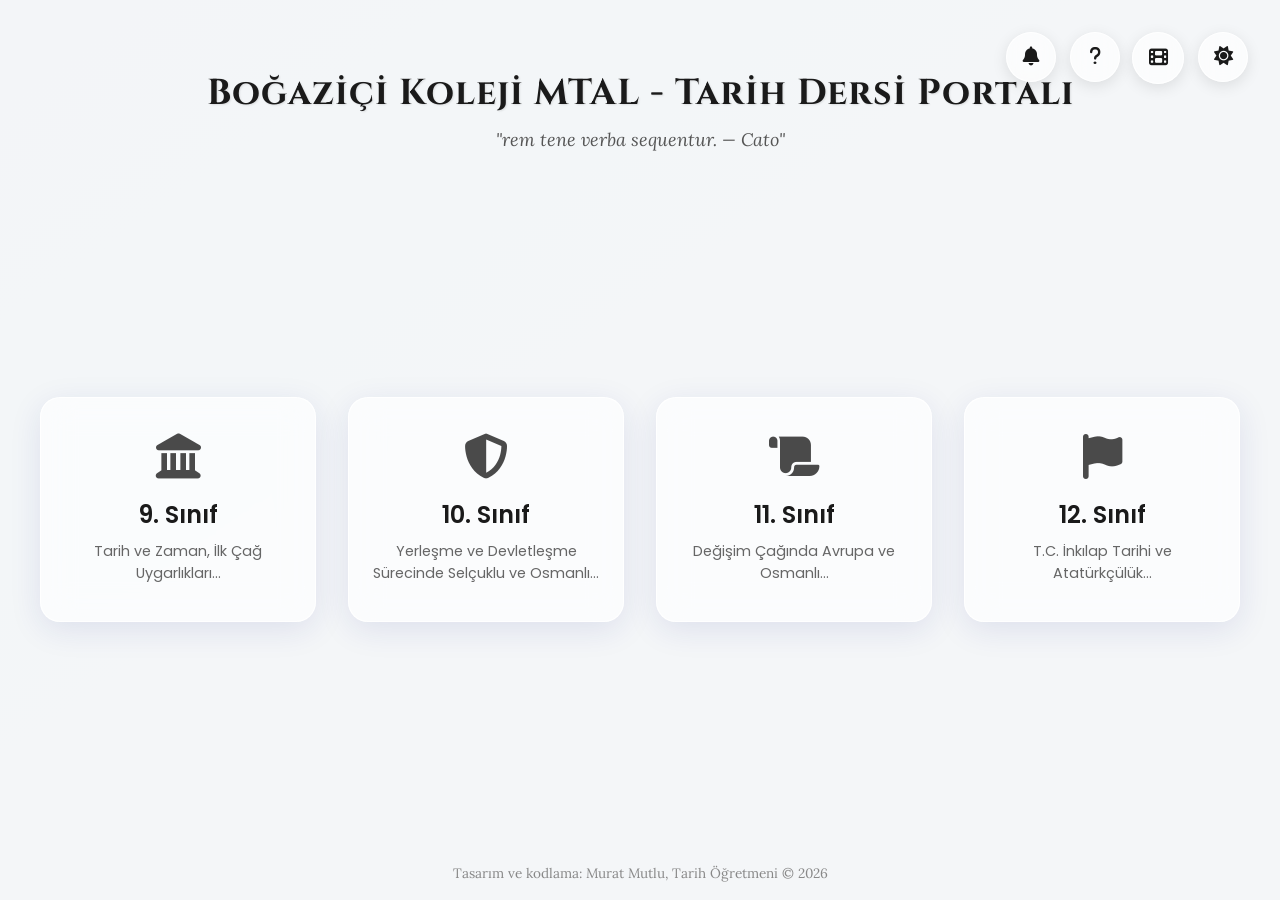
==== commit b514ccb9: "Update index.html" ====
--- a/index.html
+++ b/index.html
@@ -2,1235 +2,684 @@
 <html lang="tr">
 <head>
     <meta charset="UTF-8">
-    <meta name="viewport" content="width=device-width, initial-scale=1.0, maximum-scale=1.0, user-scalable=no">
-    <title>Boğaziçi MTAL Tarih Dersi Eğitim Portalı</title>
-    <link href="https://fonts.googleapis.com/css2?family=Inter:wght@400;500;600;700;800&display=swap" rel="stylesheet">
+    <meta name="viewport" content="width=device-width, initial-scale=1.0">
+    <title>Tarih Portalı | Özel Batman Boğaziçi Koleji MTAL</title>
+    
+    <link rel="manifest" href="manifest.json">
+    <meta name="theme-color" content="#1a1a1a">
+    <link rel="apple-touch-icon" href="icon-192.png">
+    
+    <link href="https://fonts.googleapis.com/css2?family=Cinzel:wght@600&family=Lora:ital@1&family=Poppins:wght@300;400;600&display=swap" rel="stylesheet">
+    
     <link rel="stylesheet" href="https://cdnjs.cloudflare.com/ajax/libs/font-awesome/6.4.0/css/all.min.css">
+    
     <style>
-        /* --- CSS DEĞİŞKENLERİ (TEMA VE FONT AYARLARI İÇİN) --- */
+        /* --- CSS Değişkenleri (Renk Paleti) --- */
         :root {
-            --bg-color: #f4f6f8;
-            --container-bg: #ffffff;
-            --text-color: #2c3e50;
-            --accent-color: #3498db;
-            --card-border: #e2e8f0;
-            --option-hover: #f0f8ff;
-            --font-size-base: 16px;
-        }
-
-        /* --- SADECE SEPYA (OKUMA) MODU --- */
-        body.sepia-mode {
+            --primary-dark: #1a1a1a;
+            --gold: #d4af37;
+            --gold-hover: #b3942e;
+            --text-muted: #666;
+            --deep-blue-overlay: rgba(10, 25, 47, 0.08);
+        }
+
+        /* --- Tema Modları İçin Renk Değişkenleri --- */
+        body.theme-sepia {
             --bg-color: #f4ecd8;
-            --container-bg: #fdf6e3;
-            --text-color: #5b4636; 
-            --accent-color: #d35400;
-            --card-border: #e0d6b8;
-            --option-hover: #ece2c6;
-        }
-
-        /* --- KARANLIK MOD (DARK MODE) --- */
-        body.dark-mode {
-            --bg-color: #121212;
-            --container-bg: #1e1e1e;
-            --text-color: #e0e0e0;
-            --accent-color: #3498db; 
-            --card-border: #333333;
-            --option-hover: #2c2c2c;
-        }
-
-        /* --- GENEL STİL VE MOBILE-FIRST RESET --- */
-        *, *::before, *::after {
-            box-sizing: border-box;
-        }
-
-        body { 
-            font-family: 'Inter', -apple-system, BlinkMacSystemFont, 'Segoe UI', Roboto, sans-serif;
-            background-color: var(--bg-color); 
-            color: var(--text-color);
-            margin: 0; padding: 15px; 
-            user-select: none; 
-            -webkit-tap-highlight-color: transparent;
-            transition: background 0.3s ease, color 0.3s ease;
+            --primary-dark: #5c4033;
+            --text-muted: #7b5e4a;
+            --deep-blue-overlay: rgba(92, 64, 51, 0.06);
+            --card-bg: rgba(244, 236, 216, 0.75);
+            --card-border: rgba(212, 175, 55, 0.35);
+            --slogan-color: #6b5035;
+            --icon-color: #5c4033;
+        }
+
+        body.theme-dark {
+            --bg-color: #1e1e24; /* Göz yormayan yumuşak siyah */
+            --primary-dark: #e8e8e8;
+            --text-muted: #a0a0a0;
+            --deep-blue-overlay: rgba(0, 0, 0, 0.4);
+            --card-bg: rgba(40, 40, 45, 0.7);
+            --card-border: rgba(70, 70, 75, 0.8);
+            --slogan-color: #b0b0b0;
+            --icon-color: #c0c0c0;
+        }
+
+        /* --- Animasyon Tanımları --- */
+        @keyframes fadeInUp {
+            from { opacity: 0; transform: translateY(30px); }
+            to { opacity: 1; transform: translateY(0); }
+        }
+
+        /* --- Arka Plan ve Genel Ayarlar --- */
+        body {
+            margin: 0;
+            padding: 0;
+            font-family: 'Poppins', sans-serif;
+            background-color: var(--bg-color, #f4f6f8);
+            background-image: 
+                linear-gradient(to bottom right, var(--deep-blue-overlay), transparent),
+                url("data:image/svg+xml,%3Csvg viewBox='0 0 200 200' xmlns='http://www.w3.org/2000/svg'%3E%3Cfilter id='noiseFilter'%3E%3CfeTurbulence type='fractalNoise' baseFrequency='0.65' numOctaves='3' stitchTiles='stitch'/%3E%3C/filter%3E%3Crect width='100%25' height='100%25' filter='url(%23noiseFilter)' opacity='0.04'/%3E%3C/svg%3E");
+            background-blend-mode: overlay;
+            color: var(--primary-dark);
+            height: 100vh;
+            display: flex;
+            flex-direction: column;
+            overflow: hidden;
+            transition: background-color 0.5s ease, color 0.5s ease;
+            
+            /* Metin seçilmesini engelleme (Güvenlik) */
+            -webkit-user-select: none;
+            -ms-user-select: none;
+            user-select: none;
+
+            /* Firefox için özel scrollbar */
+            scrollbar-width: thin;
+            scrollbar-color: var(--gold) transparent;
+        }
+
+        /* --- Özel Mobil Kaydırma Çubuğu --- */
+        ::-webkit-scrollbar { width: 6px; }
+        ::-webkit-scrollbar-track { background: transparent; }
+        ::-webkit-scrollbar-thumb { background: var(--gold); border-radius: 10px; }
+        ::-webkit-scrollbar-thumb:hover { background: var(--gold-hover); }
+
+        /* --- Sağ Üst Butonlar (Tema, Sinema, Rehber, Duyurular) --- */
+        .theme-btn, .cinema-btn, .guide-btn, .announcement-btn {
+            position: fixed;
+            top: 2rem;
+            width: 50px;
+            height: 50px;
+            border-radius: 50%;
+            background: var(--card-bg, rgba(255, 255, 255, 0.65));
+            backdrop-filter: blur(10px);
+            -webkit-backdrop-filter: blur(10px);
+            border: 1px solid var(--card-border, rgba(255, 255, 255, 0.9));
+            color: var(--primary-dark);
+            font-size: 1.2rem;
+            cursor: pointer;
+            box-shadow: 0 4px 15px rgba(0,0,0,0.1);
+            transition: all 0.4s cubic-bezier(0.175, 0.885, 0.32, 1.275);
+            z-index: 1000;
+            display: flex;
+            align-items: center;
+            justify-content: center;
+            text-decoration: none;
+        }
+
+        .theme-btn {
+            right: 2rem;
+        }
+
+        .cinema-btn {
+            right: 6rem;
+        }
+
+        .guide-btn {
+            right: 10rem;
+        }
+
+        .announcement-btn {
+            right: 14rem;
+        }
+
+        .theme-btn:hover {
+            transform: scale(1.15) rotate(15deg);
+            border-color: var(--gold);
+            color: var(--gold);
+        }
+
+        .cinema-btn:hover {
+            transform: scale(1.15) rotate(-15deg);
+            border-color: var(--gold);
+            color: var(--gold);
+        }
+
+        .guide-btn:hover, .announcement-btn:hover {
+            transform: scale(1.15) translateY(-3px);
+            border-color: var(--gold);
+            color: var(--gold);
+        }
+
+        /* --- Modal (Rehber ve Duyuru Penceresi) Stilleri --- */
+        .modal-overlay {
+            position: fixed;
+            top: 0;
+            left: 0;
+            width: 100%;
+            height: 100%;
+            background: rgba(0, 0, 0, 0.7);
+            backdrop-filter: blur(5px);
+            -webkit-backdrop-filter: blur(5px);
+            display: flex;
+            align-items: center;
+            justify-content: center;
+            z-index: 2000;
+            opacity: 0;
+            visibility: hidden;
+            transition: all 0.3s ease;
+        }
+
+        .modal-overlay.active {
+            opacity: 1;
+            visibility: visible;
+        }
+
+        .modal-content {
+            background: var(--card-bg, #ffffff);
+            border: 1px solid var(--card-border, #e5e7eb);
+            border-radius: 20px;
+            width: 90%;
+            max-width: 550px;
+            padding: 2.5rem;
+            position: relative;
+            transform: translateY(-30px) scale(0.95);
+            transition: all 0.4s cubic-bezier(0.175, 0.885, 0.32, 1.275);
+            box-shadow: 0 25px 50px -12px rgba(0, 0, 0, 0.25);
+            color: var(--primary-dark);
+        }
+
+        .modal-overlay.active .modal-content {
+            transform: translateY(0) scale(1);
+        }
+
+        .modal-close {
+            position: absolute;
+            top: 1.5rem;
+            right: 1.5rem;
+            background: #e74c3c;
+            color: white;
+            border: none;
+            width: 35px;
+            height: 35px;
+            border-radius: 50%;
+            display: flex;
+            align-items: center;
+            justify-content: center;
+            font-size: 1.1rem;
+            cursor: pointer;
+            transition: transform 0.2s, background 0.2s;
+            box-shadow: 0 4px 6px rgba(231, 76, 60, 0.3);
+        }
+
+        .modal-close:hover {
+            transform: scale(1.1);
+            background: #c0392b;
+        }
+
+        .modal-header {
+            display: flex;
+            align-items: center;
+            gap: 12px;
+            font-size: 1.6rem;
+            font-weight: 600;
+            color: #2980b9;
+            border-bottom: 2px solid #3498db;
+            padding-bottom: 1rem;
+            margin-bottom: 1.5rem;
+        }
+
+        /* Modal İçindeki Link Stilleri */
+        .modal-body a {
+            color: #e67e22;
+            text-decoration: none;
+            font-weight: 600;
+            border-bottom: 1px dashed #e67e22;
+            transition: all 0.3s ease;
+        }
+
+        .modal-body a:hover {
+            color: var(--gold);
+            border-bottom-color: var(--gold);
+        }
+
+        /* Rehber Modal Stilleri */
+        .guide-step {
+            display: flex;
+            gap: 1rem;
+            margin-bottom: 1.5rem;
+            align-items: flex-start;
+        }
+
+        .guide-step:last-child {
+            margin-bottom: 0;
+        }
+
+        .step-icon {
+            width: 36px;
+            height: 36px;
+            border-radius: 50%;
+            display: flex;
+            align-items: center;
+            justify-content: center;
+            color: white;
+            font-weight: 600;
+            font-size: 1.1rem;
+            flex-shrink: 0;
+            box-shadow: 0 4px 6px rgba(0,0,0,0.1);
+            margin-top: 3px;
+        }
+
+        .step-icon.blue { background-color: #3498db; }
+        .step-icon.orange { background-color: #e67e22; }
+        .step-icon.green { background-color: #2ecc71; }
+        .step-icon.purple { background-color: #9b59b6; }
+
+        .step-text h3 {
+            margin: 0 0 0.3rem 0;
+            font-size: 1.1rem;
+            color: var(--primary-dark);
+            transition: color 0.5s ease;
+        }
+
+        .step-text p {
+            margin: 0;
+            font-size: 0.9rem;
+            color: var(--text-muted);
+            line-height: 1.5;
+            transition: color 0.5s ease;
+        }
+
+        /* Duyuru Modal Stilleri */
+        .announcement-item {
+            padding: 1rem 0;
+            border-bottom: 1px solid var(--card-border);
+            color: var(--primary-dark);
+            font-size: 0.95rem;
+            line-height: 1.6;
+            transition: color 0.5s ease;
+        }
+
+        .announcement-item:last-child {
+            border-bottom: none;
+            padding-bottom: 0;
+        }
+
+        .announcement-item strong {
+            color: #2980b9;
+        }
+
+        /* --- Başlık ve Slogan Alanı --- */
+        header {
+            text-align: center;
+            padding: 5vh 1rem 2vh;
+            animation: fadeInUp 1s ease-out forwards;
         }
         
-        .container { 
-            background: var(--container-bg);
-            width: 100%; max-width: 900px; 
-            margin: 0 auto; padding: 20px; 
-            border-radius: 20px; 
-            box-shadow: 0 10px 40px rgba(0,0,0,0.06); 
-            position: relative; z-index: 10;
-        }
-
-        @media (min-width: 768px) {
-            body { padding: 30px; }
-            .container { padding: 40px; }
+        header h1 {
+            font-family: 'Cinzel', serif;
+            color: var(--primary-dark);
+            font-size: clamp(2rem, 4vh, 2.8rem);
+            margin-bottom: 1vh;
+            letter-spacing: 1px;
+            text-shadow: 1px 1px 2px rgba(0,0,0,0.1);
+            transition: color 0.5s ease;
         }
         
-        h1, h2, h3 { text-align: center; color: var(--accent-color); font-weight: 700; letter-spacing: -0.5px; }
-        h1 { 
-            border-bottom: 3px solid #27ae60;
-            padding-bottom: 8px; 
-            display: inline-block; 
-            margin-bottom: 20px;
+        header .slogan {
+            font-family: 'Lora', serif;
+            font-style: italic;
+            color: var(--slogan-color, #555);
+            font-size: clamp(1rem, 2vh, 1.2rem);
+            max-width: 800px;
+            margin: 0 auto;
+            line-height: 1.6;
+            opacity: 0;
+            animation: fadeInUp 1s ease-out 0.3s forwards;
+            transition: color 0.5s ease;
+        }
+
+        /* --- Kart Grid Yapısı --- */
+        .container {
+            flex: 1;
+            display: grid;
+            grid-template-columns: repeat(4, 1fr);
+            gap: 2rem;
+            max-width: 1200px;
+            margin: 0 auto;
+            padding: 0 2rem;
+            align-content: center;
+        }
+
+        /* --- Glassmorphism (Cam Efekti) Kart Tasarımı --- */
+        .card {
+            background: var(--card-bg, rgba(255, 255, 255, 0.65));
+            backdrop-filter: blur(16px) saturate(180%);
+            -webkit-backdrop-filter: blur(16px) saturate(180%);
+            border: 1px solid var(--card-border, rgba(255, 255, 255, 0.9));
+            border-radius: 20px;
+            padding: 4vh 1.5rem;
+            text-align: center;
+            text-decoration: none;
+            color: inherit;
+            box-shadow: 0 8px 32px 0 rgba(31, 38, 135, 0.1);
+            transition: all 0.4s cubic-bezier(0.175, 0.885, 0.32, 1.275);
+            display: flex;
+            flex-direction: column;
+            align-items: center;
+            opacity: 0;
+            animation: fadeInUp 0.8s ease-out forwards;
+        }
+
+        .card:nth-child(1) { animation-delay: 0.5s; }
+        .card:nth-child(2) { animation-delay: 0.7s; }
+        .card:nth-child(3) { animation-delay: 0.9s; }
+        .card:nth-child(4) { animation-delay: 1.1s; }
+
+        /* Genel Hover Animasyonu */
+        .card:hover {
+            transform: translateY(-12px) scale(1.02);
+        }
+
+        .card .icon {
+            font-size: clamp(2.5rem, 5vh, 3rem);
+            margin-bottom: 2vh;
+            color: var(--icon-color, #4a4a4a);
+            transition: all 0.4s ease;
         }
         
-        #progress-container {
-            position: fixed; top: 0; left: 0; width: 100%; height: 6px; background: transparent; z-index: 9999;
-        }
-        #progress-bar {
-            width: 0%; height: 100%; background: #27ae60; border-radius: 0 3px 3px 0; transition: width 0.4s cubic-bezier(0.4, 0, 0.2, 1);
-        }
-
-        /* --- MODERN YUVARLAK BUTONLAR --- */
-        .settings-panel {
-            display: flex; justify-content: flex-end; gap: 12px; margin-bottom: 20px; flex-wrap: wrap; align-items: center;
-        }
-        .settings-btn {
-            background: #ffffff; 
-            border: none; 
-            width: 46px; height: 46px; 
-            border-radius: 50%;
-            display: flex; align-items: center; justify-content: center;
-            cursor: pointer; font-size: 16px; font-weight: 700; color: var(--text-color); 
-            transition: all 0.2s cubic-bezier(0.4, 0, 0.2, 1); 
-            box-shadow: 0 4px 14px rgba(0,0,0,0.06); 
-        }
-        .settings-btn.uzun-buton {
-            width: auto; 
-            border-radius: 25px; 
-            padding: 0 20px; 
-            gap: 8px;
-        }
-        .settings-btn:hover, .settings-btn:active { 
-            transform: translateY(-2px); box-shadow: 0 6px 18px rgba(0,0,0,0.1); 
-        }
-
-        body.dark-mode .settings-btn { background: #2a2a2a; color: #e0e0e0; box-shadow: 0 4px 14px rgba(0,0,0,0.3); }
-        body.dark-mode .settings-btn:hover { background: #3a3a3a; }
-        body.sepia-mode .settings-btn { background: #fdf6e3; color: #5b4636; box-shadow: 0 4px 14px rgba(0,0,0,0.05); }
-        body.sepia-mode .settings-btn:hover { background: #f4ecd8; }
-        
-        .floating-btn {
-            position: fixed; bottom: 25px; right: 25px;
-            background-color: #e74c3c; color: white;
-            border-radius: 50%; width: 65px; height: 65px;
-            font-size: 28px; border: none; cursor: pointer; box-shadow: 0 8px 25px rgba(231, 76, 60, 0.4);
-            z-index: 9998; transition: transform 0.3s cubic-bezier(0.175, 0.885, 0.32, 1.275), background-color 0.3s;
-            display: flex; align-items: center; justify-content: center;
-        }
-        .floating-btn:hover, .floating-btn:active { transform: scale(1.15) rotate(-10deg); background-color: #c0392b; }
-
-        #watermark {
-            position: fixed; top: 0; left: 0; width: 100%; height: 100%;
-            pointer-events: none; z-index: 9999;
-            display: flex; flex-wrap: wrap; justify-content: space-around; align-content: space-around; opacity: 0.03; overflow: hidden;
-        }
-        .watermark-text {
-            transform: rotate(-30deg); font-size: 24px; font-weight: 800; color: var(--text-color); margin: 50px;
-        }
-
-        /* --- 2026 GİRİŞ EKRANI FORMLARI --- */
-        .login-grid {
-            display: grid; grid-template-columns: 1fr; gap: 15px; margin-bottom: 25px;
-        }
-        @media (min-width: 768px) { .login-grid { grid-template-columns: 1fr 1fr; } }
-        .form-group { margin-bottom: 15px; }
-        .login-grid .form-group { margin-bottom: 0; }
-        
-        label { display: block; margin-bottom: 8px; font-weight: 600; color: var(--text-color); font-size: 14px;}
-        
-        input, select, textarea { 
-            width: 100%; padding: 15px 18px; border: 2px solid transparent; 
-            background: var(--option-hover); color: var(--text-color);
-            border-radius: 12px; font-size: 16px; font-family: 'Inter', sans-serif;
-            transition: all 0.3s ease; outline: none;
-            box-shadow: inset 0 2px 4px rgba(0,0,0,0.02);
-        }
-        input:focus, select:focus, textarea:focus {
-            border-color: var(--accent-color); background: var(--container-bg); 
-            box-shadow: 0 0 0 4px rgba(52, 152, 219, 0.15), 0 4px 15px rgba(0,0,0,0.05);
-        }
-        textarea { height: 140px; resize: vertical; }
-
-        .btn-login {
-            background: linear-gradient(135deg, #3498db, #2c3e50) !important;
-            width: 100%; max-width: 350px; font-size: 18px; padding: 18px; border-radius: 30px;
-        }
-        
-        /* --- YENİ NESİL MODERN ANA MENÜ TASARIMI (CLEAN UI) --- */
-        .intro-box { 
-            background-color: var(--container-bg); border: 1px solid var(--card-border); 
-            padding: 20px; margin-bottom: 25px; border-radius: 16px; 
-            font-size: 14px; line-height: 1.6; box-shadow: 0 8px 24px rgba(0,0,0,0.04); 
-            display: flex; gap: 15px; align-items: flex-start;
-        }
-        .intro-icon { font-size: 24px; flex-shrink: 0; color: #f1c40f; }
-        
-        .folder-grid {
-            display: grid; grid-template-columns: 1fr;
-            gap: 15px; margin-top: 15px; margin-bottom: 25px;
-        }
-        @media (min-width: 600px) {
-            .folder-grid { grid-template-columns: repeat(auto-fit, minmax(250px, 1fr)); gap: 20px; }
-        }
-
-        .folder-btn {
-            background: var(--container-bg); color: var(--text-color);
-            padding: 20px; border-radius: 16px; border: 1px solid var(--card-border);
-            font-size: 15px; cursor: pointer;
-            box-shadow: 0 4px 15px rgba(0,0,0,0.03); transition: all 0.3s cubic-bezier(0.25, 0.8, 0.25, 1);
-            display: flex; flex-direction: row; align-items: center; gap: 16px; text-align: left;
-        }
-        .folder-btn:hover, .folder-btn:active {
-            transform: translateY(-4px); box-shadow: 0 12px 25px rgba(0,0,0,0.06); border-color: var(--accent-color);
-        }
-        
-        .icon-wrapper {
-            width: 52px; height: 52px; border-radius: 14px; display: flex; align-items: center; justify-content: center; font-size: 24px; flex-shrink: 0;
-        }
-        .u1-icon { background: rgba(52, 152, 219, 0.1); color: #3498db; }
-        .u2-icon { background: rgba(230, 126, 34, 0.1); color: #e67e22; }
-        .u3-icon { background: rgba(155, 89, 182, 0.1); color: #8e44ad; }
-        
-        .folder-texts { display: flex; flex-direction: column; gap: 4px; }
-        .folder-title { font-weight: 800; font-size: 17px; }
-        .folder-desc { font-size: 13px; opacity: 0.7; font-weight: 500; }
-        
-        .accordion-btn { 
-            background-color: var(--container-bg); color: var(--text-color); cursor: pointer; padding: 18px 20px; width: 100%; 
-            border: 1px solid var(--card-border); text-align: left; outline: none; font-size: 15px; transition: 0.4s; 
-            border-radius: 16px; margin-top: 15px; font-weight: 700; display: flex; justify-content: space-between; align-items: center; 
-            box-shadow: 0 4px 15px rgba(0, 0, 0, 0.02); 
-        }
-        .accordion-btn::after { 
-            content: ''; width: 10px; height: 10px; border-right: 2px solid var(--text-color); border-bottom: 2px solid var(--text-color);
-            transform: rotate(45deg); transition: transform 0.3s; opacity: 0.7;
-        } 
-        .accordion-btn.active::after { transform: rotate(-135deg); }
-        .accordion-btn:hover, .accordion-btn:active { background-color: var(--option-hover); border-color: var(--accent-color); }
-        
-        .panel { padding: 0 20px; background-color: var(--container-bg); max-height: 0; overflow: hidden; transition: max-height 0.3s ease-out; border-left: 4px solid var(--accent-color); margin-bottom: 15px; border-radius: 0 0 16px 16px; }
-        .file-link { display: block; padding: 15px 10px; border-bottom: 1px solid var(--card-border); text-decoration: none; color: var(--text-color); transition: all 0.2s; font-weight: 500; }
-        .file-link:hover { background: var(--option-hover); color: var(--accent-color); padding-left: 20px; }
-        /* -------------------------------------------------------- */
-
-        #sinavOdasi { animation: fadeIn 0.5s cubic-bezier(0.25, 1, 0.5, 1); margin-bottom: 25px; }
-        @keyframes fadeIn { from { opacity: 0; transform: translateY(20px); } to { opacity: 1; transform: translateY(0); } }
-
-        /* --- MODERN GERİ BUTONLARI (Ana Sayfaya Dön vb.) --- */
-        .back-to-hall-btn {
-            width: auto; display: inline-flex; align-items: center; justify-content: center; gap: 8px;
-            background-color: var(--option-hover); color: var(--text-color);
-            border: none; padding: 10px 20px; border-radius: 20px;
-            font-size: 14px; font-weight: 600; cursor: pointer; transition: all 0.3s;
-            margin-bottom: 20px; box-shadow: 0 4px 12px rgba(0,0,0,0.03);
-        }
-        .back-to-hall-btn:hover, .back-to-hall-btn:active { background-color: var(--card-border); transform: translateX(-4px); }
-        
-        .room-title { text-align: left; color: var(--text-color); font-size: 22px; margin-bottom: 20px; border-bottom: none;}
-
-        /* --- AKILLI ARAMA MOTORU --- */
-        .search-container { position: relative; margin-bottom: 20px; width: 100%; display: flex; align-items: center; }
-        .search-icon { position: absolute; left: 16px; font-size: 18px; color: #95a5a6; pointer-events: none; }
-        .search-input { 
-            width: 100%; padding: 14px 45px; border: 2px solid transparent; 
-            background: var(--option-hover); color: var(--text-color);
-            border-radius: 16px; font-size: 15px; font-family: 'Inter', sans-serif;
-            transition: all 0.3s ease; box-shadow: inset 0 2px 4px rgba(0,0,0,0.02); outline: none;
-        }
-        .search-input:focus {
-            background: var(--container-bg); border-color: var(--accent-color);
-            box-shadow: 0 0 0 4px rgba(52, 152, 219, 0.15), 0 4px 15px rgba(0,0,0,0.05);
-        }
-        .search-clear {
-            position: absolute; right: 12px; background: #e74c3c; color: white;
-            border: none; border-radius: 50%; width: 24px; height: 24px;
-            font-size: 12px; font-weight: bold; cursor: pointer; display: none;
-            align-items: center; justify-content: center; transition: all 0.2s;
-        }
-        .search-clear:hover { background: #c0392b; transform: scale(1.1); }
-        
-        .konu-slider-wrapper {
-            display: flex; align-items: center; gap: 10px; margin-bottom: 20px; width: 100%;
-        }
-        .scroll-arrow {
-            background: var(--container-bg); color: var(--accent-color);
-            border: 2px solid var(--card-border); border-radius: 50%;
-            width: 40px; height: 40px; min-width: 40px; display: flex;
-            align-items: center; justify-content: center; cursor: pointer;
-            font-size: 20px; font-weight: 900; box-shadow: 0 4px 10px rgba(0,0,0,0.05);
-            transition: all 0.2s ease; z-index: 5; user-select: none;
-        }
-        .scroll-arrow:hover { background: var(--accent-color); color: white; border-color: var(--accent-color); transform: scale(1.1); }
-        .scroll-arrow:active { transform: scale(0.95); }
-        
-        .konu-secici {
-            display: flex; gap: 12px; overflow-x: auto; padding: 5px 2px;
-            scrollbar-width: none; flex: 1; -webkit-overflow-scrolling: touch; 
-            cursor: grab; scroll-behavior: smooth;
-        }
-        .konu-secici.active { cursor: grabbing; }
-        .konu-secici::-webkit-scrollbar { display: none; }
-        
-        .konu-chip {
-            flex: 0 0 auto; white-space: nowrap; padding: 10px 20px; border-radius: 25px;
-            font-size: 14px; font-weight: 600; cursor: pointer; transition: all 0.2s;
-            background: var(--container-bg); color: var(--accent-color);
-            border: 2px solid var(--accent-color); box-shadow: 0 3px 8px rgba(0,0,0,0.04); user-select: none;
-        }
-        .konu-chip:hover { background: var(--option-hover); transform: translateY(-2px); }
-        .konu-chip.active { background: var(--accent-color); color: white; box-shadow: 0 6px 15px rgba(52,152,219,0.3); }
-        
-        .konu-chip.klasik { border-color: #e67e22; color: #e67e22; }
-        .konu-chip.klasik:hover { background: #fff3e0; }
-        .konu-chip.klasik.active { background: #e67e22; color: white; box-shadow: 0 6px 15px rgba(230,126,34,0.3); }
-
-        .test-list-container { display: flex; flex-direction: column; gap: 15px; }
-        
-        .test-item-row {
-            display: flex; flex-direction: column; align-items: flex-start; gap: 15px;
-            padding: 20px; background: var(--container-bg); border: 2px solid var(--card-border);
-            border-radius: 16px; transition: all 0.3s; box-shadow: 0 4px 12px rgba(0,0,0,0.03);
-            border-left: 6px solid var(--accent-color);
-        }
-        .test-item-row:hover { transform: translateX(5px); box-shadow: 0 8px 20px rgba(0,0,0,0.08); border-color: var(--accent-color); }
-        .test-item-row.klasik { border-left-color: #e67e22; }
-        .test-item-row.klasik:hover { border-color: #e67e22; }
-        
-        .test-item-left { display: flex; align-items: center; gap: 15px; width: 100%; }
-        .test-item-icon { font-size: 28px; color: var(--text-color); }
-        .test-item-info { display: flex; flex-direction: column; gap: 6px; text-align: left; }
-        .test-item-title { font-weight: 700; font-size: 16px; color: var(--text-color); }
-        .test-item-meta { font-size: 13px; opacity: 0.7; color: var(--text-color); line-height: 1.4; }
-        
-        .test-item-start-btn {
-            background: var(--option-hover); color: var(--accent-color); border: 2px solid var(--card-border);
-            padding: 14px 20px; border-radius: 12px; font-weight: 700; font-size: 15px; cursor: pointer; 
-            transition: all 0.2s; white-space: nowrap; width: 100%; text-align: center;
-        }
-        .test-item-start-btn:hover, .test-item-start-btn:active { background: var(--accent-color); color: white; border-color: var(--accent-color); }
-        
-        .test-item-row.klasik .test-item-start-btn { color: #e67e22; }
-        .test-item-row.klasik .test-item-start-btn:hover, .test-item-row.klasik .test-item-start-btn:active { background: #e67e22; color: white; border-color: #e67e22; }
-
-        @media (min-width: 600px) {
-            .test-item-row { flex-direction: row; align-items: center; justify-content: space-between; }
-            .test-item-left { width: auto; }
-            .test-item-start-btn { width: auto; border-radius: 25px; padding: 12px 25px; }
-        }
-
-        body.dark-mode .test-item-row { background: #1e1e1e; }
-        body.dark-mode .scroll-arrow { background: #2a2a2a; border-color: #444; color: #e0e0e0; }
-        body.dark-mode .scroll-arrow:hover { background: var(--accent-color); color: white; border-color: var(--accent-color); }
-        
-        body.sepia-mode .test-item-row { background: #fdf6e3; }
-        body.sepia-mode .scroll-arrow { background: #e8e0cc; border-color: #dcd0b3; color: #d35400; }
-        body.sepia-mode .scroll-arrow:hover { background: #d35400; color: white; border-color: #d35400; }
-
-        /* GLASSMORPHISM STICKY HEADER */
-        .sticky-header { 
-            position: sticky; top: 0; z-index: 100; 
-            background: color-mix(in srgb, var(--container-bg) 85%, transparent);
-            backdrop-filter: blur(12px); -webkit-backdrop-filter: blur(12px);
-            padding: 15px 5px; 
-            border-bottom: 1px solid var(--card-border); 
-            box-shadow: 0 4px 20px rgba(0,0,0,0.05);
-            margin-left: -20px; margin-right: -20px; padding-left: 20px; padding-right: 20px;
-        }
-        @media (min-width: 768px) {
-            .sticky-header { margin-left: -40px; margin-right: -40px; padding-left: 40px; padding-right: 40px; }
-        }
-
-        .timer-box { font-size: 26px; font-weight: 800; color: #e74c3c; text-align: center; margin-bottom: 15px; letter-spacing: 1px;}
-        
-        .nav-map { display: flex; flex-wrap: wrap; gap: 8px; justify-content: center; margin-top: 10px; }
-        .nav-dot { width: 34px; height: 34px; border-radius: 8px; background: var(--option-hover); border: 2px solid var(--card-border); display: flex; align-items: center; justify-content: center; font-size: 13px; cursor: pointer; color: var(--text-color); font-weight: 700; transition: all 0.2s; }
-        .nav-dot:hover { transform: translateY(-2px); border-color: var(--accent-color); }
-        .nav-dot.answered { background: var(--accent-color); color: white; border-color: #2980b9; }
-        .nav-dot.flagged { background: #f39c12; color: white; border-color: #d35400; }
-        
-        .question-card { 
-            background: var(--container-bg); border: 2px solid var(--card-border); padding: 25px 20px; margin-bottom: 25px; border-radius: 16px; position: relative; scroll-margin-top: 200px; box-shadow: 0 4px 15px rgba(0,0,0,0.02);
-        }
-        .question-text { font-size: var(--font-size-base); margin-bottom: 20px; font-weight: 600; line-height: 1.7; }
-        
-        .question-header { display: flex; justify-content: space-between; align-items: center; margin-bottom: 15px; border-bottom: 1px solid var(--card-border); padding-bottom: 10px;}
-        .question-number { font-weight: 800; color: var(--accent-color); font-size: 18px; }
-        .flag-btn { background: transparent; border: 2px solid #f39c12; color: #f39c12; padding: 6px 12px; border-radius: 8px; cursor: pointer; font-size: 13px; font-weight: 600; transition: all 0.2s; }
-        .flag-btn:active, .flag-btn.active { background: #f39c12; color: white; transform: scale(0.95);}
-        
-        /* TOUCH-FRIENDLY OPTIONS */
-        .options label { 
-            display: flex; align-items: flex-start; gap: 12px;
-            padding: 16px 15px; margin-bottom: 12px; cursor: pointer; border-radius: 12px; 
-            border: 2px solid var(--card-border); transition: all 0.2s ease; 
-            font-size: var(--font-size-base); background: var(--container-bg);
+        .card:hover .icon {
+            transform: scale(1.15) rotate(5deg);
+        }
+
+        /* 9. Sınıf Hover - Altın Sarısı (Mevcut) */
+        .card:nth-child(1):hover {
+            border-color: var(--gold);
+            box-shadow: 
+                0 20px 50px rgba(212, 175, 55, 0.3),
+                0 0 20px rgba(212, 175, 55, 0.1) inset;
+        }
+        .card:nth-child(1):hover .icon { color: var(--gold); }
+
+        /* 10. Sınıf Hover - Selçuklu/Osmanlı (Çini Turkuazı) */
+        .card:nth-child(2):hover {
+            border-color: #00ad9f;
+            box-shadow: 
+                0 20px 50px rgba(0, 173, 159, 0.3),
+                0 0 20px rgba(0, 173, 159, 0.1) inset;
+        }
+        .card:nth-child(2):hover .icon { color: #00ad9f; }
+
+        /* 11. Sınıf Hover - Prusya Mavisi */
+        .card:nth-child(3):hover {
+            border-color: #003153;
+            box-shadow: 
+                0 20px 50px rgba(0, 49, 83, 0.3),
+                0 0 20px rgba(0, 49, 83, 0.1) inset;
+        }
+        .card:nth-child(3):hover .icon { color: #003153; }
+
+        /* 12. Sınıf Hover - Cumhuriyet Kırmızısı */
+        .card:nth-child(4):hover {
+            border-color: #E30A17;
+            box-shadow: 
+                0 20px 50px rgba(227, 10, 23, 0.3),
+                0 0 20px rgba(227, 10, 23, 0.1) inset;
+        }
+        .card:nth-child(4):hover .icon { color: #E30A17; }
+
+        .card h2 {
+            font-size: clamp(1.2rem, 3vh, 1.5rem);
+            margin: 0 0 1vh;
+            color: var(--primary-dark);
+            font-weight: 600;
+            transition: color 0.5s ease;
+        }
+
+        .card p {
+            font-size: 0.9rem;
             line-height: 1.5;
-        }
-        .options label:hover, .options label:active { 
-            background-color: var(--option-hover); border-color: var(--accent-color); 
-            box-shadow: 0 4px 10px rgba(0,0,0,0.03); transform: translateX(2px);
-        }
-        .options input { width: 18px; height: 18px; margin-top: 3px; flex-shrink: 0; accent-color: var(--accent-color); cursor: pointer; }
-
-        .action-btn { 
-            padding: 16px 30px; background-color: #27ae60; color: white; border: none; border-radius: 30px; cursor: pointer; font-size: 16px; font-weight: 700; transition: all 0.3s ease; box-shadow: 0 6px 15px rgba(39, 174, 96, 0.3); letter-spacing: 0.5px; margin-top: 15px; width: 100%;
-        }
-        @media (min-width: 600px) { .action-btn { width: auto; min-width: 250px; } }
-        .action-btn:hover, .action-btn:active { background-color: #219150; transform: translateY(-3px); box-shadow: 0 8px 20px rgba(39, 174, 96, 0.4); }
-        
-        /* --- GHOST STYLE GENEL GERİ BUTONU --- */
-        .back-btn { background-color: var(--option-hover); color: var(--text-color) !important; box-shadow: 0 4px 12px rgba(0,0,0,0.04); }
-        .back-btn:hover, .back-btn:active { background-color: var(--card-border); color: var(--text-color) !important; transform: translateY(-2px); box-shadow: 0 6px 15px rgba(0,0,0,0.08); }
-        
-        .btn-center { display: block; margin: 25px auto; }
-        
-        .footer { margin-top: 40px; text-align: center; font-size: 13px; color: #95a5a6; border-top: 1px solid var(--card-border); padding-top: 20px; font-weight: 500;}
-        .hidden { display: none !important; }
-        
-        .explanation-card { padding: 20px; margin-bottom: 15px; border-radius: 12px; border-left: 6px solid var(--card-border); background: var(--option-hover); color: var(--text-color); font-size: 15px; line-height: 1.6;}
-        .explanation-card.correct { border-left-color: #27ae60; background-color: rgba(39, 174, 96, 0.08); }
-        .explanation-card.wrong { border-left-color: #e74c3c; background-color: rgba(231, 76, 60, 0.08); }
-        
-        /* GLASSMORPHISM MODAL */
-        .modal { display: none; position: fixed; z-index: 10000; left: 0; top: 0; width: 100%; height: 100%; background-color: rgba(0,0,0,0.5); backdrop-filter: blur(8px); -webkit-backdrop-filter: blur(8px); }
-        .modal-content { 
-            background-color: var(--container-bg); padding: 30px 20px; border-radius: 20px; width: 90%; max-width: 500px; text-align: center; box-shadow: 0 15px 40px rgba(0,0,0,0.25); position: absolute; top: 50%; left: 50%; transform: translate(-50%, -50%); max-height: 90vh; overflow-y: auto; color: var(--text-color);
-        }
-        @media (min-width: 600px) { .modal-content { padding: 40px; } }
-        
-        .modal-btn-group { display: flex; flex-direction: column; gap: 12px; justify-content: center; margin-top: 25px; }
-        @media (min-width: 480px) { .modal-btn-group { flex-direction: row; } }
-        .modal-content { overflow-x: hidden; }
-        .modal-content .action-btn { min-width: unset; flex: 1; }
-        
-        .modal-stat { font-size: 18px; margin: 12px 0; color: var(--text-color); font-weight: 500;}
-
-        #kavramListesi::-webkit-scrollbar { width: 8px; }
-        #kavramListesi::-webkit-scrollbar-thumb { background: var(--accent-color); border-radius: 4px; }
-        .kavram-item { padding: 15px; border-bottom: 1px solid var(--card-border); text-align: left; font-size: 15px; line-height: 1.5; }
-        .kavram-item:last-child { border-bottom: none; }
-        .kavram-baslik { color: var(--accent-color); font-weight: 800; display: block; margin-bottom: 6px; font-size: 16px; }
-
+            color: var(--text-muted);
+            margin: 0;
+            transition: color 0.5s ease;
+        }
+
+        /* --- Footer --- */
+        footer {
+            text-align: center;
+            padding: 2vh;
+            font-size: 0.85rem;
+            font-family: 'Lora', serif;
+            color: var(--slogan-color, #888);
+            margin-top: auto;
+            opacity: 0;
+            animation: fadeInUp 1s ease-out 1.3s forwards;
+            transition: color 0.5s ease;
+        }
+
+        /* --- Responsive ve Mobil Uyumluluk --- */
+        @media (max-width: 1024px) {
+            .container { grid-template-columns: repeat(2, 1fr); gap: 1.5rem; }
+        }
+
+        @media (max-width: 768px) {
+            body { height: auto; min-height: 100vh; overflow-y: visible; }
+            header { padding: 3rem 1rem 1.5rem; }
+            .container { grid-template-columns: 1fr; margin: 1rem auto 3rem; padding: 0 1.5rem; gap: 1.5rem; }
+            .card { padding: 2.5rem 1.5rem; }
+            
+            /* Mobil Buton Konumlandırmaları */
+            .theme-btn { top: 1rem; right: 1rem; width: 40px; height: 40px; font-size: 1rem; }
+            .cinema-btn { top: 1rem; right: 4.5rem; width: 40px; height: 40px; font-size: 1rem; }
+            .guide-btn { top: 1rem; right: 8rem; width: 40px; height: 40px; font-size: 1rem; }
+            .announcement-btn { top: 1rem; right: 11.5rem; width: 40px; height: 40px; font-size: 1rem; }
+            
+            .modal-content { padding: 2rem 1.5rem; }
+        }
     </style>
 </head>
-<body oncontextmenu="return false;"> 
-
-<div id="progress-container"><div id="progress-bar"></div></div>
-<div id="watermark"></div>
-
-<button class="floating-btn" onclick="iletisimGoster()" title="Öğretmene Sor / Hata Bildir"><i class="fa-solid fa-comment-dots"></i></button>
-
-<div class="container">
-    
-    <div class="settings-panel">
-        <button class="settings-btn" onclick="fontDegistir(-1)" title="Yazıyı Küçült">A-</button>
-        <button class="settings-btn" onclick="fontDegistir(1)" title="Yazıyı Büyüt">A+</button>
-        <button class="settings-btn" id="btnTema" onclick="temaCycle()" title="Tema Değiştir"><i class="fa-solid fa-moon"></i></button>
-        <button class="settings-btn hidden" id="btnDuyuru" onclick="duyuruGoster()" title="Duyuru"><i class="fa-solid fa-bell"></i></button>
-        <button class="settings-btn uzun-buton hidden" id="btnSozluk" onclick="sozlukGoster()" title="Tarihi Kavramlar"><i class="fa-solid fa-book-open"></i> Kavramlar</button>
-    </div>
-
-    <div id="girisEkrani">
-        <div style="text-align: center; margin-bottom: 25px;">
-            <h1 style="margin-bottom: 10px;">9. Sınıf Tarih Portalı</h1>
-            <p style="color: var(--text-color); opacity: 0.8; margin: 0; font-weight: 700; font-size: 15px;">Özel Batman Boğaziçi Koleji MTAL</p>
-        </div>
-        
-        <p style="text-align: center; color: var(--text-color); opacity: 0.8; margin-bottom: 20px; font-size: 15px;">Giriş yapmak için bilgilerinizi giriniz.</p>
-  
-        <div class="login-grid">
-            <div class="form-group">
-                <label>Adınız Soyadınız:</label>
-                <input type="text" id="adSoyad" placeholder="Örn: Yunus Dursun" onkeypress="if(event.key==='Enter') girisYap()">
-            </div>
-            <div class="form-group">
-                <label>Sınıfınız:</label>
-                <select id="sinif" onkeypress="if(event.key==='Enter') girisYap()">
-                    <option value="">Sınıfınızı Seçin</option>
-                    <option value="9-A">9-A</option>
-                    <option value="9-B">9-B</option>
-                    <option value="9-C">9-C</option>
-                    <option value="9-D">9-D</option>
-                    <option value="9-E">9-E</option>
-                </select>
-            </div>
-            <div class="form-group">
-                <label>Okul Numaranız:</label>
-                <input type="number" id="numara" placeholder="Örn: 714" onkeypress="if(event.key==='Enter') girisYap()">
-            </div>
-            <div class="form-group">
-                <label>Sınav Şifresi:</label>
-                <input type="password" id="sifre" placeholder="Şifreniz: Okul Numaranız + Soyadınız (Örn: 714dursun)" onkeypress="if(event.key==='Enter') girisYap()">
-            </div>
-        </div>
-        <button class="action-btn btn-center btn-login" onclick="girisYap()">Giriş Yap ve Başla</button>
-
-        <div class="footer" style="margin-top: 25px; border-top: none; padding-top: 0; font-size: 12px;">Tasarım ve Kodlama: Murat Mutlu, Tarih Öğretmeni</div>
-    </div>
-
-    <div id="menuEkrani" class="hidden">
-        <h2 style="margin-top: 5px; margin-bottom: 20px; font-weight: 600; color: var(--text-color); font-size: 24px; text-align: left;">
-            Hoşgeldin, <span id="kullaniciAdiSpan" style="font-weight: 800; color: var(--accent-color);"></span> 👋
-        </h2>
-        
-        <div class="intro-box">
-            <div class="intro-icon"><i class="fa-solid fa-lightbulb"></i></div>
-            <div>
-                Sevgili öğrenciler; sizin için hazırladığım bu testler ve ders notları derslerde işlediğimiz konularımızı anlamlı öğrenmeye dönüştürmek için hazırlanmıştır. Çoktan seçmeli testleriniz "Basit, Orta, Zor" şeklinde sizlere sunulmuş olup derslerdeki dikkat seviyenizi ve not alma alışkanlığınızı ölçerken "Açık Uçlu (Klasik)" sınavınız ise MEB Maarif Modelinin sizlerden istediği <strong>"YORUMLAMA ve ANALİZ BECERİSİ"</strong>ni ölçmek üzere hazırlanmıştır.
-            </div>
-        </div>
-
-        <div id="anaKlasorler">
-            <div class="folder-grid">
-                <button class="folder-btn" onclick="odayaGir('u1')">
-                    <div class="icon-wrapper u1-icon"><i class="fa-solid fa-hourglass-half"></i></div> 
-                    <div class="folder-texts">
-                        <span class="folder-title">1. Ünite</span>
-                        <span class="folder-desc">Geçmişin İnşa Sürecinde Tarih</span>
-                    </div>
-                </button>
-                <button class="folder-btn" onclick="odayaGir('u2')">
-                    <div class="icon-wrapper u2-icon"><i class="fa-solid fa-building-columns"></i></div> 
-                    <div class="folder-texts">
-                        <span class="folder-title">2. Ünite</span>
-                        <span class="folder-desc">Eski Çağ Medeniyetleri</span>
-                    </div>
-                </button>
-                <button class="folder-btn" onclick="odayaGir('u3')">
-                    <div class="icon-wrapper u3-icon"><i class="fa-solid fa-dungeon"></i></div> 
-                    <div class="folder-texts">
-                        <span class="folder-title">3. Ünite</span>
-                        <span class="folder-desc">Orta Çağ Medeniyetleri</span>
-                    </div>
-                </button>
-            </div>
-        </div>
-
-        <div id="sinavOdasi" class="hidden">
-            <button class="back-to-hall-btn" onclick="salonaDon()">
-                <svg width="20" height="20" viewBox="0 0 24 24" fill="none" stroke="currentColor" stroke-width="2" stroke-linecap="round" stroke-linejoin="round"><rect x="3" y="3" width="18" height="18" rx="4" ry="4"></rect><polyline points="12 16 8 12 12 8"></polyline><line x1="16" y1="12" x2="8" y2="12"></line></svg>
-                Ana Sayfaya Dön
-            </button>
-            
-            <h2 id="odaBasligi" class="room-title">Sınav Odası</h2>
-
-            <div class="search-container">
-                <span class="search-icon"><i class="fa-solid fa-magnifying-glass"></i></span>
-                <input type="text" id="testArama" class="search-input" placeholder="Ünite sınavı ara (Örn: İlk Çağ)" onkeyup="testAra()">
-                <button class="search-clear" id="aramaTemizle" onclick="aramaTemizleBtn()" title="Aramayı Temizle"><i class="fa-solid fa-xmark"></i></button>
+<body>
+
+    <button id="announcementToggle" class="announcement-btn" title="Duyurular ve Ödevler">
+        <i class="fas fa-bell"></i>
+    </button>
+
+    <button id="guideToggle" class="guide-btn" title="Nasıl Kullanılır?">
+        <i class="fas fa-question"></i>
+    </button>
+
+    <a href="https://sinema.kirkyama.uk" class="cinema-btn" title="Boğaziçi Sinema" target="_blank" rel="noopener noreferrer">
+        <i class="fas fa-film"></i>
+    </a>
+
+    <button id="themeToggle" class="theme-btn" title="Temayı Değiştir">
+        <i class="fas fa-sun"></i>
+    </button>
+
+    <div id="announcementModal" class="modal-overlay">
+        <div class="modal-content">
+            <button id="closeAnnouncementModal" class="modal-close"><i class="fas fa-times"></i></button>
+            <div class="modal-header">
+                <i class="fas fa-bullhorn"></i> Duyurular ve Ödevler
             </div>
             
-            <div class="konu-slider-wrapper">
-                <button class="scroll-arrow" onclick="scrollKonu(-1)" title="Sola Kaydır">&laquo;</button>
-                <div id="konuFiltreleri" class="konu-secici"></div>
-                <button class="scroll-arrow" onclick="scrollKonu(1)" title="Sağa Kaydır">&raquo;</button>
-            </div>
-
-            <div id="odaTestleri" class="test-list-container"></div>
-        </div>
- 
-        <button class="accordion-btn" id="materyalBtn"><i class="fa-solid fa-book" style="margin-right:8px;"></i> Ders Materyalleri ve İndirmeler</button>
-        <div class="panel" id="materyalPaneli"></div>
-
-        <div class="footer">Tasarım ve Kodlama: Murat Mutlu, Tarih Öğretmeni | Özel Batman Boğaziçi Koleji MTAL</div>
-    </div>
-
-    <div id="testEkrani" class="hidden">
-        <div class="sticky-header">
-            <div style="display: flex; justify-content: space-between; align-items: center;">
-                <div style="display: flex; align-items: center; gap: 10px;">
-                    <button onclick="testtenCik()" class="action-btn back-btn" style="padding: 8px 16px; margin: 0; font-size: 14px; min-width: auto; border-radius: 12px; display: inline-flex; align-items: center; gap: 6px;" title="Testten Çık ve Menüye Dön">
-                        <svg width="18" height="18" viewBox="0 0 24 24" fill="none" stroke="currentColor" stroke-width="2" stroke-linecap="round" stroke-linejoin="round"><rect x="3" y="3" width="18" height="18" rx="4" ry="4"></rect><polyline points="12 16 8 12 12 8"></polyline><line x1="16" y1="12" x2="8" y2="12"></line></svg>
-                        Geri
-                    </button>
-                    
-                    <h3 id="testBaslik" style="margin:0; text-align: left; font-size: 18px;">Sınav</h3>
-                </div>
-                <div class="timer-box" id="sayac" style="margin-bottom:0;">00:00</div>
-            </div>
-            <div class="nav-map" id="navMap" style="margin-top:15px;"></div>
-        </div>
-        <div id="sorularAlani" style="margin-top: 25px;"></div>
-        <button class="action-btn btn-center" onclick="ozetGoster()">Sınavı Bitir ve Gönder</button>
-    </div>
-
-    <div id="sonucEkrani" class="hidden">
-        <h2 style="text-align: center; font-size: 28px;">Sınav Tamamlandı!</h2>
-        
-        <div id="puanKutusu" style="text-align: center; display: none; padding: 20px 0;">
-            <div style="font-size: 60px; color: #27ae60; font-weight: 800; letter-spacing: -2px;" id="puanGostergesi"></div>
-            <div id="ozelMotivasyonKutusu" style="text-align: center; margin-top: 15px; font-weight: 700; font-size: 20px; padding: 15px; border-radius: 12px; background: var(--option-hover);"></div>
-        </div>
-
-        <div id="klasikMesaj" style="text-align: center; display: none; padding: 30px 15px; background: var(--option-hover); border-radius: 16px; margin-bottom: 20px;">
-            <h3 style="color: #27ae60; font-size: 24px; margin-top: 0;"><i class="fa-solid fa-check-double"></i> Cevaplarınız Kaydedildi</h3>
-            <p style="font-size: 16px;">Öğretmeniniz değerlendirdikten sonra notunuzu açıklayacaktır.</p>
-        </div>
-        
-        <div style="background: var(--option-hover); border: 2px solid var(--card-border); padding: 15px; margin: 25px 0; border-radius: 12px; text-align: center; font-size: 15px;">
-            <span id="bitirmeSuresi" style="font-weight: 700;"></span> |
-            <span id="ihlalSayisi" style="color:#e74c3c; font-weight:700;"></span>
-        </div>
-
-        <div id="detayliCozumler"></div>
-        
-        <button class="action-btn back-btn btn-center" style="display: flex; align-items: center; justify-content: center; gap: 8px;" onclick="anasayfayaDon()">
-            <svg width="20" height="20" viewBox="0 0 24 24" fill="none" stroke="currentColor" stroke-width="2" stroke-linecap="round" stroke-linejoin="round"><rect x="3" y="3" width="18" height="18" rx="4" ry="4"></rect><polyline points="12 16 8 12 12 8"></polyline><line x1="16" y1="12" x2="8" y2="12"></line></svg>
-            Ana Sayfaya Dön
-        </button>
-    </div>
-
-    <div id="sozlukModal" class="modal">
-        <div class="modal-content" style="border-top: 6px solid var(--accent-color); max-width: 600px;">
-            <h3 style="color:var(--accent-color); margin-top: 0; font-size: 22px;"><i class="fa-solid fa-book-open"></i> Tarihi Kavramlar</h3>
-            <input type="text" id="sozlukArama" placeholder="Kavram ara... (Örn: Ziggurat, Firavun)" onkeyup="kavramAra()" style="margin-bottom: 20px;">
-            <div id="kavramListesi" style="max-height: 40vh; overflow-y: auto; background: var(--option-hover); border-radius: 12px; border: 2px solid var(--card-border);"></div>
-            <div class="modal-btn-group">
-                <button class="action-btn back-btn" onclick="sozlukKapat()" style="margin-top:0;">Kapat</button>
+            <div class="modal-body">
+                <div class="announcement-item">
+                    <strong>9. Sınıf:</strong> 9. sınıflarımızın bu haftaki ödevi Eskiçağ'da Yönetenler ve Savaşanlar <a href="sinif9.html">testleridir</a>. Bu ödevin süresi 3 Mart 2026'dır.
+                </div>
+                <div class="announcement-item">
+                    <strong>10. Sınıf:</strong> 10. sınıflarımızın bu haftaki ödevi Eskiçağ'da Yönetenler ve Savaşanlar <a href="sinif10.html">testleridir</a>. Bu ödevin süresi 3 Mart 2026'dır.
+                </div>
+                <div class="announcement-item">
+                    <strong>11. Sınıf:</strong> 11. sınıflarımızın bu haftaki ödevi Eskiçağ'da Yönetenler ve Savaşanlar <a href="sinif11.html">testleridir</a>. Bu ödevin süresi 3 Mart 2026'dır.
+                </div>
+                <div class="announcement-item">
+                    <strong>12. Sınıf:</strong> 12. sınıflarımızın bu haftaki ödevi Eskiçağ'da Yönetenler ve Savaşanlar <a href="sinif12.html">testleridir</a>. Bu ödevin süresi 3 Mart 2026'dır.
+                </div>
             </div>
         </div>
     </div>
 
-    <div id="ozetModal" class="modal">
+    <div id="guideModal" class="modal-overlay">
         <div class="modal-content">
-            <h3 style="color:var(--text-color); font-size: 22px; margin-bottom: 20px;">Sınav Özeti</h3>
-            <div id="modalIcerik"></div>
-            <div class="modal-btn-group" style="margin-top: 30px;">
-                <button class="action-btn back-btn" onclick="modalKapat()" style="margin-top:0;">Geri Dön</button>
-                <button class="action-btn" onclick="testiBitir()" style="margin-top:0;">Evet, Bitir</button>
+            <button id="closeGuideModal" class="modal-close"><i class="fas fa-times"></i></button>
+            <div class="modal-header">
+                <i class="fas fa-book-open"></i> Nasıl Kullanılır?
+            </div>
+            
+            <div class="modal-body">
+                <div class="guide-step">
+                    <div class="step-icon blue">1</div>
+                    <div class="step-text">
+                        <h3>Sınıfını Seç ve Başla</h3>
+                        <p>Aşağıdaki listeden bulunduğun sınıf düzeyini seçerek o yıla ait tarih konularına hızlıca giriş yapabilirsin.</p>
+                    </div>
+                </div>
+                
+                <div class="guide-step">
+                    <div class="step-icon orange">2</div>
+                    <div class="step-text">
+                        <h3>İçerikleri Keşfet</h3>
+                        <p>Sınıfını seçtikten sonra karşına çıkacak özetler, testler ve etkinliklerle tarih bilgisini pekiştir.</p>
+                    </div>
+                </div>
+
+                <div class="guide-step">
+                    <div class="step-icon green">3</div>
+                    <div class="step-text">
+                        <h3>Görünümü Kendine Göre Ayarla</h3>
+                        <p>Sağ üst köşedeki "Güneş/Ay" ikonuna tıklayarak okuma deneyimini artıracak gece veya sepya modlarına geçiş yap.</p>
+                    </div>
+                </div>
+
+                <div class="guide-step">
+                    <div class="step-icon purple"><i class="fas fa-film"></i></div>
+                    <div class="step-text">
+                        <h3>Boğaziçi Sinema'ya Geçiş</h3>
+                        <p>Yine sağ üstteki film ikonuna tıklayarak okulumuzun tarihi ve eğitici sinema arşivine doğrudan ulaşabilirsin.</p>
+                    </div>
+                </div>
             </div>
         </div>
     </div>
 
-    <div id="iletisimModal" class="modal">
-        <div class="modal-content" style="border-top: 6px solid #e74c3c;">
-            <h3 style="color:#e74c3c; margin-top:0; font-size: 22px;"><i class="fa-solid fa-comment-dots"></i> Öğretmene İlet</h3>
-            <p style="font-size:15px; color:var(--text-color); opacity:0.8; margin-bottom: 20px;">Anlamadığın bir soruyu veya sistemde gördüğün bir hatayı buradan yazabilirsin. diğer her şey için murat@kirkyama.uk adresine mail atabilirsin.</p>
-            <textarea id="ogrenciMesaji" placeholder="Mesajınızı buraya yazınız..."></textarea>
-            <div class="modal-btn-group">
-                <button class="action-btn back-btn" onclick="iletisimKapat()" style="margin-top:0;">İptal</button>
-                <button class="action-btn" style="background-color:#e74c3c; margin-top:0; box-shadow: 0 4px 15px rgba(231, 76, 60, 0.3);" onclick="mesajGonder()">Gönder</button>
-            </div>
-        </div>
+    <header>
+        <h1>Boğaziçi Koleji MTAL - Tarih Dersi Portalı</h1>
+        <div class="slogan">"rem tene verba sequentur. — Cato"</div>
+    </header>
+
+    <div class="container">
+        <a href="sinif9.html" class="card">
+            <i class="icon fas fa-landmark"></i>
+            <h2>9. Sınıf</h2>
+            <p>Tarih ve Zaman, İlk Çağ Uygarlıkları...</p>
+        </a>
+        
+        <a href="sinif10.html" class="card">
+            <i class="icon fas fa-shield-halved"></i>
+            <h2>10. Sınıf</h2>
+            <p>Yerleşme ve Devletleşme Sürecinde Selçuklu ve Osmanlı...</p>
+        </a>
+        
+        <a href="sinif11.html" class="card">
+            <i class="icon fas fa-scroll"></i>
+            <h2>11. Sınıf</h2>
+            <p>Değişim Çağında Avrupa ve Osmanlı...</p>
+        </a>
+        
+        <a href="sinif12.html" class="card">
+            <i class="icon fas fa-flag"></i>
+            <h2>12. Sınıf</h2>
+            <p>T.C. İnkılap Tarihi ve Atatürkçülük...</p>
+        </a>
     </div>
-    
-    <div id="duyuruModal" class="modal">
-        <div class="modal-content" style="border-top: 6px solid #f39c12;">
-            <h3 style="color:#f39c12; margin-top:0; font-size: 22px;"><i class="fa-solid fa-thumbtack"></i> Haftanın Ödevi</h3>
-            <p style="font-size:16px; color:var(--text-color); line-height:1.7; text-align:left; padding: 10px 0;">
-                Sevgili öğrenciler, bu haftaki ödevimiz <strong>2. Ünite 2. Testi</strong> çözmektir. Lütfen süreniz bitmeden tamamlayınız. Başarılar dilerim!
-            </p>
-            <div class="modal-btn-group">
-                <button class="action-btn back-btn" onclick="duyuruKapat()" style="margin-top:0;">Kapat</button>
-                <button class="action-btn" style="background-color:#f39c12; margin-top:0; box-shadow: 0 4px 15px rgba(243, 156, 18, 0.3);" onclick="odeveGit()"><i class="fa-solid fa-pen-nib"></i> Ödevi Çöz</button>
-            </div>
-        </div>
-    </div>
-
-</div>
-
-<script src="sinif9liste.js"></script>
-<script src="sinif9sorular/menu_verisi.js"></script>
-<script src="sinif9sorular/u1_genel.js"></script>
-<script src="sinif9sorular/u1_insa.js"></script>
-<script src="sinif9sorular/u1_faydalari.js"></script>
-<script src="sinif9sorular/u1_dogasi.js"></script>
-<script src="sinif9sorular/u1_dijital.js"></script>
-<script src="sinif9sorular/u2_yonetenler.js"></script>
-<script src="sinif9sorular/u2_tarim.js"></script>
-<script src="sinif9sorular/u2_hukuk.js"></script>
-<script src="sinif9sorular/u2_inanc.js"></script>
-<script src="sinif9sorular/u2_gocer.js"></script>
-<script src="sinif9sorular/u2_genel.js"></script>
-<script src="sinif9sorular/s9kavramlar.js"></script>
-
-<script>
-    const SCRIPT_URL = "https://script.google.com/macros/s/AKfycbwDZ3mW8pTOoDlv5ZoEbY1wrilIj9ojvnZT8Ofc_QZWp3PHKBCuNiRSsg9pnO-Jezoz6A/exec";
-    
-    document.addEventListener('contextmenu', e => e.preventDefault());
-    document.onkeydown = function(e) { if(e.keyCode === 123 || (e.ctrlKey && e.keyCode === 85)) return false; };
-
-    let ogrenci = {};
-    let aktifTest = null;
-    let suankiSorular = [];
-    let timerInterval;
-    let baslangicZamani;
-    let flagged = {}; 
-    let ihlalSayisi = 0;
-    let autoSaveData = {};
-    let aktifOda = null;
-
-    function enableDragScroll(slider) {
-        let isDown = false; let startX; let scrollLeft;
-        slider.addEventListener('mousedown', (e) => { isDown = true; slider.classList.add('active'); startX = e.pageX - slider.offsetLeft; scrollLeft = slider.scrollLeft; });
-        slider.addEventListener('mouseleave', () => { isDown = false; slider.classList.remove('active'); });
-        slider.addEventListener('mouseup', () => { isDown = false; slider.classList.remove('active'); });
-        slider.addEventListener('mousemove', (e) => { if (!isDown) return; e.preventDefault(); const x = e.pageX - slider.offsetLeft; const walk = (x - startX) * 2; slider.scrollLeft = scrollLeft - walk; });
-    }
-
-    function scrollKonu(direction) {
-        const container = document.getElementById('konuFiltreleri');
-        if(container) { container.scrollLeft += direction * 200; }
-    }
-
-    function odayaGir(uniteId) {
-        aktifOda = uniteId;
-        document.getElementById('anaKlasorler').style.display = 'none';
-        document.querySelector('.intro-box').style.display = 'none';
-
-        const materyalBtn = document.getElementById('materyalBtn');
-        const materyalPanel = document.getElementById('materyalPaneli');
-        if(materyalBtn) materyalBtn.style.display = 'none';
-        if(materyalPanel) materyalPanel.style.display = 'none';
-
-        const oda = document.getElementById('sinavOdasi');
-        const data = window.MENU_VERI ? window.MENU_VERI[uniteId] : null;
-        
-        if (!data) {
-            alert("Sistem Hatası: Soru kataloğu yüklenemedi. Lütfen bağlantınızı kontrol ediniz.");
-            salonaDon(); return;
-        }
-
-        document.getElementById('odaBasligi').innerText = data.baslik;
-
-        const konular = new Set();
-        // İstenilen kural: "Geçmişin İnşa Sürecinde Tarih" filtresini gizle
-        data.testler.forEach(t => { if(!t.isKlasik && t.konu && t.konu !== "Geçmişin İnşa Sürecinde Tarih") konular.add(t.konu); });
-        const hasKlasik = data.testler.some(t => t.isKlasik);
-
-        const chipAlani = document.getElementById('konuFiltreleri');
-        chipAlani.innerHTML = "<button class='konu-chip active' onclick=\"konuFiltrele('Tümü', this)\">Tümü</button>";
-        
-        konular.forEach(k => {
-            const safeK = k.replace(/'/g, "\\'");
-            chipAlani.innerHTML += "<button class='konu-chip' onclick=\"konuFiltrele('" + safeK + "', this)\">" + k + "</button>";
+
+    <footer>
+        Tasarım ve kodlama: Murat Mutlu, Tarih Öğretmeni &copy; 2026
+    </footer>
+
+    <script>
+        // --- Modal (Rehber ve Duyuru) Kontrol Mantığı ---
+        const guideToggle = document.getElementById('guideToggle');
+        const guideModal = document.getElementById('guideModal');
+        const closeGuideModal = document.getElementById('closeGuideModal');
+
+        const announcementToggle = document.getElementById('announcementToggle');
+        const announcementModal = document.getElementById('announcementModal');
+        const closeAnnouncementModal = document.getElementById('closeAnnouncementModal');
+
+        // Rehber Modalını aç
+        guideToggle.addEventListener('click', () => {
+            guideModal.classList.add('active');
         });
-        if (hasKlasik) {
-            chipAlani.innerHTML += "<button class='konu-chip klasik' onclick=\"konuFiltrele('Klasik Sınavlar', this)\"><i class=\"fa-solid fa-pen-nib\"></i> Klasik Sınavlar</button>";
-        }
-
-        oda.classList.remove('hidden');
-        enableDragScroll(chipAlani);
-        konuFiltrele('Tümü', chipAlani.firstElementChild);
-    }
-
-    function konuFiltrele(konuAdi, btnElement) {
-        document.querySelectorAll('#konuFiltreleri .konu-chip').forEach(btn => btn.classList.remove('active'));
-        if(btnElement) btnElement.classList.add('active');
-
-        const aramaInput = document.getElementById('testArama');
-        if(aramaInput) { aramaInput.value = ""; document.getElementById('aramaTemizle').style.display = 'none'; }
-
-        const data = window.MENU_VERI[aktifOda];
-        const testAlani = document.getElementById('odaTestleri');
-        testAlani.innerHTML = '';
-
-        const filtrelenmisTestler = data.testler.filter(t => {
-            if (konuAdi === 'Tümü') return true;
-            if (konuAdi === 'Klasik Sınavlar' && t.isKlasik) return true;
-            return t.konu === konuAdi && !t.isKlasik;
+
+        // Rehber Modalını kapat (Çarpı butonu ile)
+        closeGuideModal.addEventListener('click', () => {
+            guideModal.classList.remove('active');
         });
 
-        if (filtrelenmisTestler.length === 0) {
-            testAlani.innerHTML = '<div style="text-align:center; padding:20px; opacity:0.6; font-weight:bold;">Bu kritere uygun test bulunamadı.</div>';
-        } else {
-            filtrelenmisTestler.forEach(t => {
-                const row = document.createElement('div');
-                row.className = "test-item-row " + (t.isKlasik ? "klasik" : "");
-                const icon = t.isKlasik ? '<i class="fa-solid fa-pen-to-square"></i>' : '<i class="fa-solid fa-file-signature"></i>';
-                
-                let rHtml = "<div class='test-item-left'><div class='test-item-icon'>" + icon + "</div><div class='test-item-info'>";
-                rHtml += "<span class='test-item-title'>" + t.baslik + "</span><span class='test-item-meta'>" + t.aciklama + "</span></div></div>";
-                rHtml += "<button class='test-item-start-btn' onclick=\"testSec('" + t.id + "')\">Başla ►</button>";
-                row.innerHTML = rHtml;
-                testAlani.appendChild(row);
-            });
-        }
-    }
-
-    function salonaDon() {
-        document.getElementById('sinavOdasi').classList.add('hidden');
-        aktifOda = null;
-        document.getElementById('anaKlasorler').style.display = 'grid';
-        document.querySelector('.intro-box').style.display = 'flex';
-        
-        const materyalBtn = document.getElementById('materyalBtn');
-        if(materyalBtn) materyalBtn.style.display = 'flex';
-    }
-
-    window.onload = function() {
-        const kayitliTema = localStorage.getItem('tema');
-        if(kayitliTema) {
-            document.body.className = kayitliTema;
-            const btnTema = document.getElementById('btnTema');
-            if(btnTema) {
-                if(kayitliTema === 'dark-mode') btnTema.innerHTML = '<i class="fa-solid fa-scroll"></i>';
-                else if(kayitliTema === 'sepia-mode') btnTema.innerHTML = '<i class="fa-solid fa-sun"></i>';
+        // Duyuru Modalını aç
+        announcementToggle.addEventListener('click', () => {
+            announcementModal.classList.add('active');
+        });
+
+        // Duyuru Modalını kapat (Çarpı butonu ile)
+        closeAnnouncementModal.addEventListener('click', () => {
+            announcementModal.classList.remove('active');
+        });
+
+        // Modalları kapat (Arka plana tıklayarak)
+        window.addEventListener('click', (e) => {
+            if (e.target === guideModal) {
+                guideModal.classList.remove('active');
             }
-        }
-        
-        if(localStorage.getItem('fontSize')) {
-            document.documentElement.style.setProperty('--font-size-base', localStorage.getItem('fontSize') + 'px');
-        }
-        
-        renderMateryaller();
-
-        const savedSession = localStorage.getItem('sinavSession');
-        if (savedSession) {
-            if(confirm("Yarım kalmış bir sınavınız var. Devam etmek ister misiniz?")) {
-                restoreSession(JSON.parse(savedSession));
-            } else {
-                localStorage.removeItem('sinavSession');
-            }
-        }
-        
-        window.onbeforeunload = function() {
-            if (!document.getElementById("testEkrani").classList.contains("hidden")) {
-                return "Sınavınız bitmedi. Çıkarsanız verileriniz kaybolabilir.";
-            }
-        };
-    };
-
-    function temaCycle() {
-        const body = document.body;
-        const btnTema = document.getElementById('btnTema');
-        const isDark = body.classList.contains('dark-mode');
-        const isSepia = body.classList.contains('sepia-mode');
-
-        if (!isDark && !isSepia) {
-            body.classList.add('dark-mode');
-            localStorage.setItem('tema', 'dark-mode');
-            btnTema.innerHTML = '<i class="fa-solid fa-scroll"></i>';
-        } else if (isDark) {
-            body.classList.remove('dark-mode');
-            body.classList.add('sepia-mode');
-            localStorage.setItem('tema', 'sepia-mode');
-            btnTema.innerHTML = '<i class="fa-solid fa-sun"></i>';
-        } else if (isSepia) {
-            body.classList.remove('sepia-mode');
-            localStorage.setItem('tema', '');
-            btnTema.innerHTML = '<i class="fa-solid fa-moon"></i>';
-        }
-    }
-
-    function fontDegistir(delta) {
-        const htmlRoot = document.documentElement;
-        let currentStyle = getComputedStyle(htmlRoot).getPropertyValue('--font-size-base').trim();
-        let currentSize = parseInt(currentStyle) || 16; 
-        let newSize = currentSize + delta;
-        if(newSize >= 14 && newSize <= 24) {
-            htmlRoot.style.setProperty('--font-size-base', newSize + 'px');
-            localStorage.setItem('fontSize', newSize);
-        }
-    }
-
-    function girisYap() {
-        const ad = document.getElementById("adSoyad").value.trim();
-        const sinif = document.getElementById("sinif").value;
-        const numara = document.getElementById("numara").value.trim();
-        const girilenSifre = document.getElementById("sifre").value.trim();
-        
-        let girisBasarili = false;
-
-        if (ad.toLocaleLowerCase('tr-TR') === "murat mutlu") {
-            if (girilenSifre === "1310") {
-                girisBasarili = true;
-                ogrenci = { ad: "Murat Mutlu (Öğretmen)", sinif: sinif || "Master", no: numara || "1310" };
-            } else { alert("Master şifresi hatalı!"); return; }
-        } else {
-            if (!ad || !sinif || !numara || !girilenSifre) { alert("Lütfen tüm alanları eksiksiz doldurunuz!"); return; }
-            if (typeof KAYITLI_OGRENCILER === 'undefined') { alert("Sistem Hatası: Güvenlik listesi yüklenemedi."); return; }
-            if (typeof window.MENU_VERI === 'undefined') { alert("Sistem Hatası: Soru kataloğu yüklenemedi."); return; }
-
-            const temizAd = ad.replace(/\s+/g, ' ').toLocaleLowerCase('tr-TR');
-            const eslesen = KAYITLI_OGRENCILER.find(ogr => ogr.ad.replace(/\s+/g, ' ').toLocaleLowerCase('tr-TR') === temizAd && ogr.no === numara);
-
-            if (eslesen) {
-                const adParcalari = eslesen.ad.trim().split(' ');
-                const soyad = adParcalari[adParcalari.length - 1].toLocaleLowerCase('tr-TR');
-                const beklenenSifre = eslesen.no + soyad;
-                
-                if (girilenSifre === beklenenSifre) {
-                    girisBasarili = true; ogrenci = { ad, sinif, no: numara };
-                } else {
-                    alert("Şifreniz hatalı!\nLütfen şifrenizi okul numaranız ve soyadınız olacak şekilde giriniz. Örn: 714dursun"); return;
-                }
-            } else {
-                alert("Giriş Başarısız! Adınız veya okul numaranız listede bulunamadı."); return;
-            }
-        }
-
-        if (girisBasarili) {
-            watermarkOlustur(ogrenci.ad + " " + ogrenci.no);
-            document.getElementById("girisEkrani").classList.add("hidden");
-            document.getElementById("menuEkrani").classList.remove("hidden");
-            document.getElementById("kullaniciAdiSpan").innerText = ogrenci.ad;
-            document.getElementById("btnSozluk").classList.remove("hidden");
-            if (document.getElementById("btnDuyuru")) document.getElementById("btnDuyuru").classList.remove("hidden");
-        }
-    }
-
-    function sozlukGoster() { document.getElementById('sozlukModal').style.display = 'block'; kavramAra(); document.getElementById('sozlukArama').focus(); }
-    function sozlukKapat() { document.getElementById('sozlukModal').style.display = 'none'; document.getElementById('sozlukArama').value = ""; }
-    
-    function kavramAra() {
-        const query = document.getElementById('sozlukArama').value.toLowerCase();
-        const listeDiv = document.getElementById('kavramListesi');
-        listeDiv.innerHTML = "";
-        
-        if (typeof KAVRAMLAR !== 'undefined') {
-            KAVRAMLAR.forEach(k => {
-                if(k.terim.toLowerCase().includes(query) || k.anlam.toLowerCase().includes(query)) {
-                    listeDiv.innerHTML += "<div class='kavram-item'><span class='kavram-baslik'>" + k.terim + "</span><span style='opacity: 0.8;'>" + k.anlam + "</span></div>";
-                }
-            });
-        }
-        if(listeDiv.innerHTML === "") { listeDiv.innerHTML = "<div style='padding:15px; text-align:center; color:#e74c3c;'>Kavram bulunamadı.</div>"; }
-    }
-
-    function iletisimGoster() { document.getElementById('iletisimModal').style.display = 'block'; }
-    function iletisimKapat() { document.getElementById('iletisimModal').style.display = 'none'; document.getElementById('ogrenciMesaji').value = ""; }
-    
-    function mesajGonder() {
-        const mesaj = document.getElementById('ogrenciMesaji').value;
-        if(mesaj.trim() === "") { alert("Lütfen bir mesaj yazınız."); return; }
-        if(!ogrenci || !ogrenci.ad) { alert("Ana ekrandan giriş yapmalısınız."); return; }
-
-        const btn = document.querySelectorAll('#iletisimModal .action-btn')[1];
-        const eskiMetin = btn ? btn.innerText : "Gönder";
-        if(btn) { btn.innerText = "Gönderiliyor..."; btn.disabled = true; }
-
-        const data = { isim: ogrenci.ad, sinif: ogrenci.sinif, numara: ogrenci.no || "Belirtilmedi", puan: "İLETİŞİM/MESAJ", rapor: mesaj };
-        fetch(SCRIPT_URL, { method: 'POST', mode: 'no-cors', headers: {'Content-Type': 'application/json'}, body: JSON.stringify(data) })
-        .then(() => { alert("Mesajınız iletilmiştir."); iletisimKapat(); if(btn) { btn.innerText = eskiMetin; btn.disabled = false; } })
-        .catch(e => { alert("Mesaj gönderilemedi."); if(btn) { btn.innerText = eskiMetin; btn.disabled = false; } });
-    }
-
-    function duyuruGoster() { document.getElementById('duyuruModal').style.display = 'block'; }
-    function duyuruKapat() { document.getElementById('duyuruModal').style.display = 'none'; }
-    function odeveGit() { duyuruKapat(); testSec('test_u2_genel_1'); }
-
-    function testSec(testKodu) {
-        aktifTest = testKodu;
-        const isKlasik = testKodu.includes('klasik');
-        const alan = document.getElementById("sorularAlani");
-        alan.innerHTML = "";
-
-        let hamSorular = (window.allTests && window.allTests[testKodu]) ? window.allTests[testKodu] : [];
-        
-        if (!hamSorular || hamSorular.length === 0) {
-            alan.innerHTML = "<div style='padding:30px; text-align:center; border:2px dashed #e74c3c; border-radius:10px; background:#fadbd8;'><h3 style='color:#c0392b;'><i class=\"fa-solid fa-triangle-exclamation\"></i> Sorular Yüklenemedi!</h3><p style='color:#333; font-weight:bold;'>Sistem '" + testKodu + "' isimli test verisini bulamadı.</p><p style='font-size:14px; color:#555;'>Lütfen JS dosyanızın içindeki tanımlamanın (Örn: window.allTests['" + testKodu + "']) menü koduyla harfi harfine aynı olduğunu kontrol edin.</p></div>";
-            document.getElementById("menuEkrani").classList.add("hidden");
-            document.getElementById("testEkrani").classList.remove("hidden");
-            document.getElementById("testBaslik").innerText = "Hata Sayfası";
-            document.getElementById("sayac").innerText = "--:--";
-            return; 
-        }
-
-        document.getElementById("menuEkrani").classList.add("hidden");
-        document.getElementById("testEkrani").classList.remove("hidden");
-        if (document.documentElement.requestFullscreen) document.documentElement.requestFullscreen().catch(e=>{});
-
-        ihlalSayisi = 0;
-        document.addEventListener("visibilitychange", ihlalTakip);
-
-        let testAdi = isKlasik ? "Klasik Sınav (Açık Uçlu)" : "Çoktan Seçmeli Test";
-        if (window.MENU_VERI && aktifOda) {
-            const testData = window.MENU_VERI[aktifOda].testler.find(t => t.id === testKodu);
-            if (testData) testAdi = testData.baslik;
-        }
-        document.getElementById("testBaslik").innerText = testAdi;
-
-        sayacBaslat(isKlasik ? 40 * 60 : 30 * 60);
-
-        flagged = {};
-        autoSaveData = { cevaplar: {}, flagged: {}, ihlal: 0, testKodu: testKodu, ogrenci: ogrenci, startTime: Date.now() };
-
-        if (isKlasik) {
-            renderKlasik(alan, hamSorular);
-        } else {
-            suankiSorular = shuffle(JSON.parse(JSON.stringify(hamSorular))).map(s => {
-                s.shuffledOptions = shuffle([...s.secenekler]); return s;
-            });
-            renderTest(alan);
-        }
-        updateProgress();
-        saveToLocal();
-    }
-
-    function cleanText(text) { return text.replace(/^[A-E]\)\s*/, ''); }
-
-    function renderTest(alan) {
-        const map = document.getElementById("navMap");
-        map.innerHTML = "";
-        
-        suankiSorular.forEach((soru, index) => {
-            const dot = document.createElement("div");
-            dot.className = "nav-dot"; dot.innerText = index + 1; dot.id = "dot-" + index;
-            dot.onclick = () => document.getElementById("soru-kart-" + index).scrollIntoView({behavior: "smooth"});
-            map.appendChild(dot);
-
-            const kart = document.createElement("div");
-            kart.className = "question-card"; kart.id = "soru-kart-" + index;
-            
-            let qHtml = "<div class='question-header'>";
-            qHtml += "<span class='question-number'>Soru " + (index + 1) + "</span>";
-            qHtml += "<button class='flag-btn' id='flag-" + index + "' onclick='bayrakKoy(" + index + ")'><i class=\"fa-solid fa-flag\"></i> Sonra Bak</button>";
-            qHtml += "</div>";
-            qHtml += "<div class='question-text'>" + soru.soru + "</div>";
-            qHtml += "<div class='options'>";
-            
-            const labels = ["A", "B", "C", "D", "E"];
-            soru.shuffledOptions.forEach((optText, i) => {
-                const cleanOpt = cleanText(optText);
-                const safeOpt = cleanOpt.replace(/'/g, "\\'");
-                qHtml += "<label><input type='radio' name='soru" + index + "' value='" + safeOpt + "' onchange=\"cevapVerildi(" + index + ", '" + safeOpt + "')\"> <b>" + labels[i] + ")</b> " + cleanOpt + "</label>";
-            });
-            qHtml += "</div>";
-            kart.innerHTML = qHtml;
-            alan.appendChild(kart);
-        });
-    }
-
-    function renderKlasik(alan, sourceSorular) {
-        document.getElementById("navMap").innerHTML = "";
-
-        sourceSorular.forEach((item, index) => {
-            const div = document.createElement("div");
-            div.className = "question-card";
-            
-            let cHtml = "<div class='question-text'>Soru " + (index+1) + ": " + item.soru + "</div>";
-            cHtml += "<text" + "area id='klasikCevap" + index + "' oninput='cevapVerildi(" + index + ", this.value)' style='width:100%; height:140px;' placeholder='Cevabınızı buraya yazınız...'></text" + "area>";
-            
-            div.innerHTML = cHtml;
-            alan.appendChild(div);
-        });
-    }
-
-    function cevapVerildi(index, value) {
-        autoSaveData.cevaplar[index] = value;
-        if(!aktifTest.includes('klasik')) { document.getElementById("dot-" + index).classList.add("answered"); updateProgress(); }
-        saveToLocal();
-    }
-
-    function bayrakKoy(index) {
-        const btn = document.getElementById("flag-" + index);
-        const dot = document.getElementById("dot-" + index);
-        if (flagged[index]) {
-            delete flagged[index]; delete autoSaveData.flagged[index];
-            btn.classList.remove("active"); dot.classList.remove("flagged"); btn.innerHTML = '<i class="fa-solid fa-flag"></i> Sonra Bak';
-        } else {
-            flagged[index] = true; autoSaveData.flagged[index] = true;
-            btn.classList.add("active"); dot.classList.add("flagged"); btn.innerHTML = '<i class="fa-solid fa-flag"></i> İşaretlendi';
-        }
-        saveToLocal();
-    }
-
-    function updateProgress() {
-        if(!aktifTest || aktifTest.includes('klasik') || suankiSorular.length === 0) return;
-        const answered = Object.keys(autoSaveData.cevaplar).length;
-        document.getElementById("progress-bar").style.width = ((answered / suankiSorular.length) * 100) + "%";
-    }
-
-    function saveToLocal() {
-        autoSaveData.ihlal = ihlalSayisi; localStorage.setItem('sinavSession', JSON.stringify(autoSaveData));
-    }
-
-    function restoreSession(data) {
-        document.getElementById("girisEkrani").classList.add("hidden");
-        document.getElementById("menuEkrani").classList.remove("hidden");
-        ogrenci = data.ogrenci; document.getElementById("kullaniciAdiSpan").innerText = ogrenci.ad;
-        watermarkOlustur(ogrenci.ad + " " + ogrenci.no);
-        document.getElementById("btnSozluk").classList.remove("hidden");
-        if(document.getElementById("btnDuyuru")) document.getElementById("btnDuyuru").classList.remove("hidden");
-    }
-
-    function ihlalTakip() { if (!document.hidden) return; ihlalSayisi++; document.title = "⚠️ UYARI (" + ihlalSayisi + ") - Sekme Değiştirildi!"; saveToLocal(); }
-
-    function sayacBaslat(saniye) {
-        clearInterval(timerInterval); baslangicZamani = new Date(); let kalan = saniye;
-        const display = document.getElementById("sayac");
-        timerInterval = setInterval(() => {
-            let dk = Math.floor(kalan / 60); let sn = kalan % 60;
-            display.innerText = dk + ":" + (sn < 10 ? '0' : '') + sn;
-            if (--kalan < 0) { clearInterval(timerInterval); alert("Süre doldu!"); testiBitir(true); }
-        }, 1000);
-    }
-
-    function shuffle(array) {
-        for (let i = array.length - 1; i > 0; i--) { const j = Math.floor(Math.random() * (i + 1)); [array[i], array[j]] = [array[j], array[i]]; }
-        return array;
-    }
-
-    function watermarkOlustur(text) {
-        const container = document.getElementById("watermark");
-        container.innerHTML = "";
-        for (let i = 0; i < 15; i++) {
-            const div = document.createElement("div"); div.className = "watermark-text"; div.innerText = text;
-            container.appendChild(div);
-        }
-    }
-
-    function ozetGoster() {
-        const isKlasik = aktifTest.includes('klasik');
-        let sourceSorular = typeof window.allTests !== 'undefined' && window.allTests[aktifTest] ? window.allTests[aktifTest] : [];
-        const toplam = isKlasik ? sourceSorular.length : suankiSorular.length;
-        if(toplam === 0) { alert("Test boştur."); return; }
-        
-        const cevaplanan = Object.keys(autoSaveData.cevaplar).length;
-        const bos = toplam - cevaplanan;
-        const isaretli = Object.keys(flagged).length;
-
-        let oHtml = "<div class='modal-stat'><i class=\"fa-solid fa-check\"></i> Cevaplanan: <b>" + cevaplanan + "</b></div>";
-        oHtml += "<div class='modal-stat' style='color:" + (bos>0?'#e74c3c':'#27ae60') + "'><i class=\"fa-solid fa-triangle-exclamation\"></i> Boş Bırakılan: <b>" + bos + "</b></div>";
-        oHtml += "<div class='modal-stat' style='color:#f39c12'><i class=\"fa-solid fa-flag\"></i> İşaretlenen: <b>" + isaretli + "</b></div>";
-        oHtml += "<p style='margin-top: 20px; font-weight: 500;'>Sınavı bitirmek istediğinize emin misiniz?</p>";
-        
-        document.getElementById("modalIcerik").innerHTML = oHtml;
-        document.getElementById("ozetModal").style.display = "block";
-    }
-
-    function modalKapat() { document.getElementById("ozetModal").style.display = "none"; }
-
-    function testiBitir(otomatik = false) {
-        modalKapat(); clearInterval(timerInterval);
-        document.removeEventListener("visibilitychange", ihlalTakip);
-        localStorage.removeItem('sinavSession'); 
-
-        const bitisZamani = new Date();
-        const gecenSureSn = Math.floor((bitisZamani - baslangicZamani) / 1000);
-        const gecenSureStr = Math.floor(gecenSureSn / 60) + " dk " + (gecenSureSn % 60) + " sn";
-        let raporMetni = ""; let puan = 0; let detayHtml = "";
-
-        if (aktifTest.includes('klasik')) {
-            raporMetni = "[KLASİK] ";
-            detayHtml = "<h3 style='color:var(--text-color); border-bottom:2px solid var(--card-border); padding-bottom:15px; margin-bottom: 20px;'>Cevap Anahtarı</h3>";
-            let sourceSorular = typeof window.allTests !== 'undefined' && window.allTests[aktifTest] ? window.allTests[aktifTest] : [];
-            
-            sourceSorular.forEach((item, index) => {
-                const cvp = autoSaveData.cevaplar[index] || "";
-                raporMetni += "S" + (index+1) + ": " + cvp.replace(/\n/g," ") + " || ";
-                detayHtml += "<div class='explanation-card'><div style='font-weight:700; margin-bottom:10px; font-size:16px;'>Soru " + (index+1) + ": " + item.soru + "</div><div style='margin-bottom:15px; padding: 10px; background: rgba(230, 126, 34, 0.1); border-radius: 8px;'><span style='color:#e67e22; font-weight:800; display:block; margin-bottom:5px;'>Sizin Cevabınız:</span>" + (cvp || "<i>Boş bırakıldı</i>") + "</div><div style='background:rgba(39, 174, 96, 0.1); padding:15px; border-radius:8px;'><span style='color:#27ae60; font-weight:800; display:block; margin-bottom:5px;'>Beklenen Cevap:</span>" + item.cevap + "</div></div>";
-            });
-
-            puan = "DEĞERLENDİRİLECEK";
-            document.getElementById("klasikMesaj").style.display = "block";
-        } else {
-            let dogruSayisi = 0; raporMetni = "[" + aktifTest.toUpperCase() + "] ";
-            
-            suankiSorular.forEach((soru, index) => {
-                const secilen = autoSaveData.cevaplar[index] || "BOŞ";
-                const dogruMetin = cleanText(soru.cevap);
-                const isCorrect = (secilen === dogruMetin);
-                
-                if (isCorrect) {
-                    dogruSayisi++;
-                    detayHtml += "<div class='explanation-card correct'><div style='font-weight:800; font-size:16px; margin-bottom:8px; color:#27ae60;'>Soru " + (index+1) + " <i class=\"fa-solid fa-check\"></i></div><div style='margin-bottom:8px; font-weight: 500;'>" + soru.soru + "</div><div style='margin-bottom:8px;'>Sizin Cevabınız: <b>" + secilen + "</b></div><div style='opacity:0.9; font-size:14px;'><i>" + (soru.aciklama || "") + "</i></div></div>";
-                } else {
-                    detayHtml += "<div class='explanation-card wrong'><div style='font-weight:800; font-size:16px; margin-bottom:8px; color:#e74c3c;'>Soru " + (index+1) + " <i class=\"fa-solid fa-xmark\"></i></div><div style='margin-bottom:8px; font-weight: 500;'>" + soru.soru + "</div><div style='margin-bottom:4px; text-decoration: line-through; opacity: 0.8;'>Sizin Cevabınız: " + secilen + "</div><div style='margin-bottom:8px;'>Doğru Cevap: <b style='color:#e74c3c;'>" + dogruMetin + "</b></div><div style='opacity:0.9; font-size:14px;'><i>" + (soru.aciklama || "") + "</i></div></div>";
-                    raporMetni += "S" + (index+1) + ":Y (" + secilen + ") | ";
-                }
-            });
-
-            puan = Math.round((dogruSayisi / suankiSorular.length) * 100);
-            raporMetni += " Doğru: " + dogruSayisi + "/" + suankiSorular.length;
-            
-            const msgBox = document.getElementById("ozelMotivasyonKutusu");
-            if(puan < 50) { msgBox.innerHTML = "Daha fazla çalışmalısın. <i class=\"fa-solid fa-stop\"></i>"; msgBox.style.color = "#e74c3c"; msgBox.style.background = "rgba(231, 76, 60, 0.1)"; }
-            else if(puan < 85) { msgBox.innerHTML = "İyi gidiyorsun, biraz daha gayret! <i class=\"fa-solid fa-thumbs-up\"></i>"; msgBox.style.color = "#f39c12"; msgBox.style.background = "rgba(243, 156, 18, 0.1)"; }
-            else { msgBox.innerHTML = "Tebrikler! Harika bir sonuç. <i class=\"fa-solid fa-star\"></i>"; msgBox.style.color = "#27ae60"; msgBox.style.background = "rgba(39, 174, 96, 0.1)"; }
-            
-            document.getElementById("puanKutusu").style.display = "block";
-            document.getElementById("puanGostergesi").innerText = puan + " Puan";
-        }
-
-        document.getElementById("testEkrani").classList.add("hidden");
-        document.getElementById("sonucEkrani").classList.remove("hidden");
-        document.getElementById("bitirmeSuresi").innerText = "Süre: " + gecenSureStr;
-        document.getElementById("detayliCozumler").innerHTML = detayHtml;
-
-        if(ihlalSayisi > 0) {
-            document.getElementById("ihlalSayisi").innerHTML = "<i class=\"fa-solid fa-triangle-exclamation\"></i> " + ihlalSayisi + " kez sekme değiştirdiniz!";
-            raporMetni += " [İHLAL: " + ihlalSayisi + "]";
-        } else {
-            document.getElementById("ihlalSayisi").innerHTML = "<i class=\"fa-solid fa-check\"></i> Sınav odağı korundu.";
-            document.getElementById("ihlalSayisi").style.color = "#27ae60";
-        }
-
-        const data = { isim: ogrenci.ad, sinif: ogrenci.sinif, numara: ogrenci.no, puan: puan, rapor: "(Süre: " + gecenSureStr + ") " + raporMetni };
-        fetch(SCRIPT_URL, { method: 'POST', mode: 'no-cors', headers: {'Content-Type': 'application/json'}, body: JSON.stringify(data) }).catch(e => console.log(e));
-    }
-
-    function anasayfayaDon() {
-        document.getElementById("sonucEkrani").classList.add("hidden");
-        document.getElementById("menuEkrani").classList.remove("hidden");
-        if(typeof salonaDon === 'function') salonaDon();
-        aktifTest = null; ihlalSayisi = 0;
-        document.getElementById("puanKutusu").style.display = "none";
-        document.getElementById("klasikMesaj").style.display = "none";
-        window.scrollTo(0,0);
-    }
-
-    function testtenCik() {
-        if(confirm("Testten çıkmak istediğinize emin misiniz? Kaydetmediğiniz ilerlemeler kaybolacaktır.")) {
-            clearInterval(timerInterval); document.removeEventListener("visibilitychange", ihlalTakip);
-            localStorage.removeItem('sinavSession'); document.getElementById("testEkrani").classList.add("hidden");
-            document.getElementById("menuEkrani").classList.remove("hidden");
-            aktifTest = null; ihlalSayisi = 0; window.scrollTo(0,0);
-        }
-    }
-
-    function renderMateryaller() {
-        const panel = document.getElementById("materyalPaneli");
-        if (!panel) return;
-        const dersMateryalleri = [
-            { baslik: "<i class=\"fa-solid fa-file-pdf\"></i> 1. Ünite Ders Notları (PDF)", link: "#" }, { baslik: "<i class=\"fa-solid fa-file-pdf\"></i> 2. Ünite Ders Notları (PDF)", link: "#" },
-            { baslik: "<i class=\"fa-solid fa-map-location-dot\"></i> İlk Çağ Uygarlıkları Haritası", link: "#" }, { baslik: "<i class=\"fa-solid fa-brain\"></i> Tarih Bilimi Kavram Haritası", link: "#" }
-        ];
-        let dHtml = "";
-        dersMateryalleri.forEach(mat => { dHtml += "<a href='" + mat.link + "' target='_blank' class='file-link'>" + mat.baslik + "</a>"; });
-        panel.innerHTML = dHtml;
-        const accBtn = document.getElementById("materyalBtn");
-        if(accBtn) {
-            accBtn.onclick = function() {
-                this.classList.toggle("active");
-                if (panel.style.maxHeight) { panel.style.maxHeight = null; } else { panel.style.maxHeight = panel.scrollHeight + "px"; }
-            };
-        }
-    }
-
-    function testAra() {
-        const input = document.getElementById('testArama');
-        const clearBtn = document.getElementById('aramaTemizle');
-        const filter = input.value.toLocaleLowerCase('tr-TR');
-        const testItems = document.querySelectorAll('.test-item-row');
-        
-        if (filter.length > 0) { clearBtn.style.display = 'flex'; } 
-        else { clearBtn.style.display = 'none'; }
-
-        testItems.forEach(item => {
-            const title = item.querySelector('.test-item-title').innerText.toLocaleLowerCase('tr-TR');
-            const desc = item.querySelector('.test-item-meta').innerText.toLocaleLowerCase('tr-TR');
-            if (title.includes(filter) || desc.includes(filter)) {
-                item.style.display = ''; 
-            } else {
-                item.style.display = 'none';
+            if (e.target === announcementModal) {
+                announcementModal.classList.remove('active');
             }
         });
-    }
-
-    function aramaTemizleBtn() {
-        const input = document.getElementById('testArama');
-        input.value = "";
-        testAra();
-        input.focus();
-    }
-
-    window.addEventListener('click', function(event) { if (event.target.classList.contains('modal')) { event.target.style.display = 'none'; } });
-    window.addEventListener('keydown', function(event) { if (event.key === 'Escape') { const modals = document.querySelectorAll('.modal'); modals.forEach(modal => { if (modal.style.display === 'block') { modal.style.display = 'none'; } }); } });
-</script>
+
+        // --- Tema Değiştirme Mantığı ---
+        const themeToggle = document.getElementById('themeToggle');
+        const themeIcon = themeToggle.querySelector('i');
+        let currentThemeIndex = 0; // 0: Aydınlık, 1: Sepya, 2: Gece
+
+        themeToggle.addEventListener('click', () => {
+            currentThemeIndex = (currentThemeIndex + 1) % 3;
+            
+            if (currentThemeIndex === 0) {
+                // Aydınlık Mod (Varsayılan)
+                document.body.className = '';
+                themeIcon.className = 'fas fa-sun';
+            } else if (currentThemeIndex === 1) {
+                // Sepya Mod (Eski Kitap)
+                document.body.className = 'theme-sepia';
+                themeIcon.className = 'fas fa-book-open';
+            } else if (currentThemeIndex === 2) {
+                // Gece Modu (Yumuşak Siyah)
+                document.body.className = 'theme-dark';
+                themeIcon.className = 'fas fa-moon';
+            }
+        });
+
+        // Güvenlik: Sağ tıklamayı engelle
+        document.addEventListener('contextmenu', function(e) { e.preventDefault(); });
+
+        // Güvenlik: Geliştirici kısayollarını engelle
+        document.onkeydown = function(e) {
+            if (e.keyCode === 123) return false;
+            if (e.ctrlKey && e.shiftKey && (e.keyCode === 73 || e.keyCode === 74)) return false;
+            if (e.ctrlKey && e.keyCode === 85) return false;
+            if (e.ctrlKey && e.keyCode === 67) return false;
+            if (e.ctrlKey && e.keyCode === 83) return false;
+        };
+
+        // Güvenlik: Sürüklemeyi engelle
+        document.addEventListener('dragstart', function(e) { e.preventDefault(); });
+
+        // PWA: Service Worker Kaydı
+        if ('serviceWorker' in navigator) {
+            window.addEventListener('load', () => {
+                navigator.serviceWorker.register('./sw.js')
+                    .then(registration => {
+                        console.log('ServiceWorker başarıyla kaydedildi: ', registration.scope);
+                    })
+                    .catch(err => {
+                        console.log('ServiceWorker kaydı başarısız: ', err);
+                    });
+            });
+        }
+    </script>
 
 </body>
 </html>
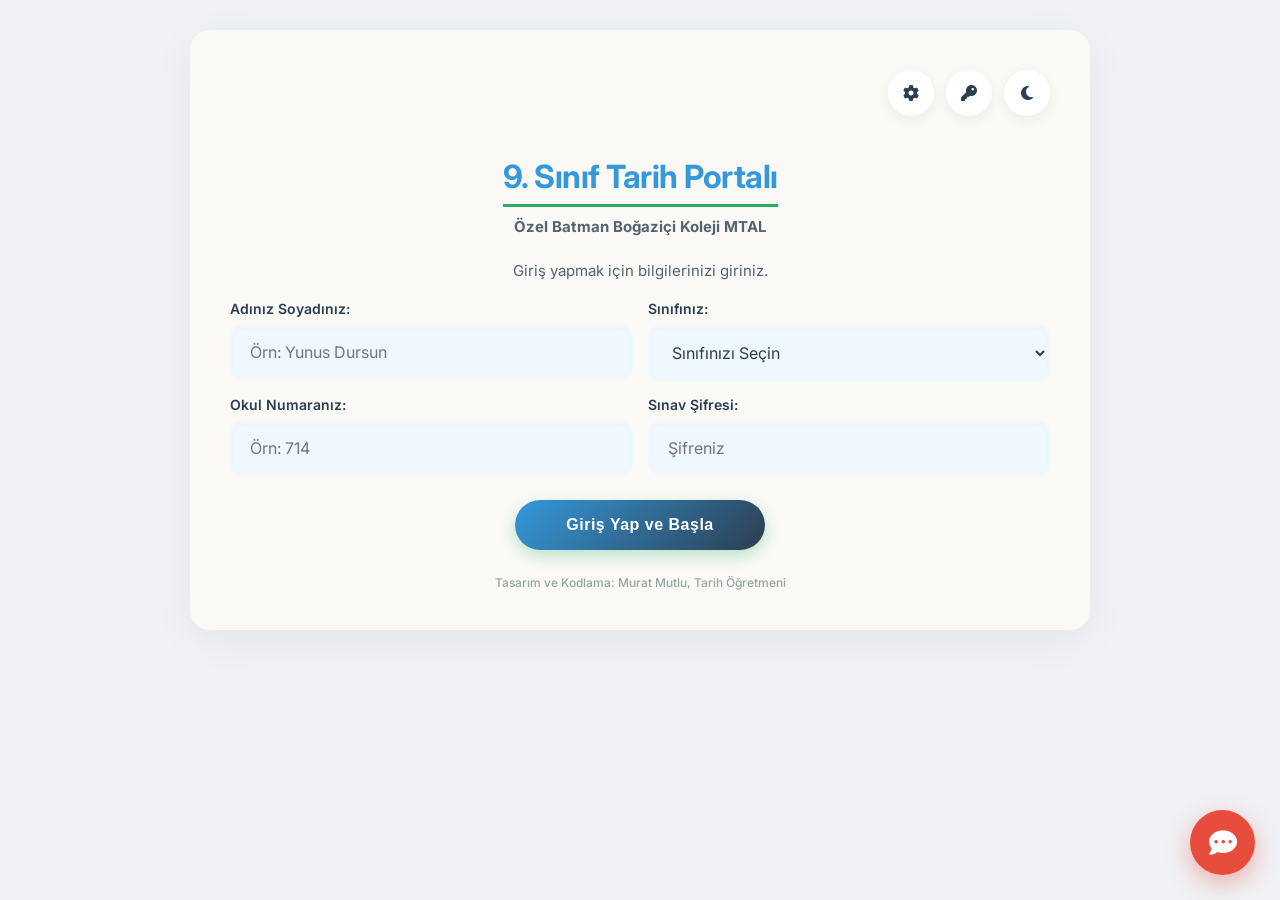
==== commit e7e16c54: "materyal kütüphanesi" ====
--- a/index.html
+++ b/index.html
@@ -2,684 +2,1791 @@
 <html lang="tr">
 <head>
     <meta charset="UTF-8">
-    <meta name="viewport" content="width=device-width, initial-scale=1.0">
-    <title>Tarih Portalı | Özel Batman Boğaziçi Koleji MTAL</title>
-    
-    <link rel="manifest" href="manifest.json">
-    <meta name="theme-color" content="#1a1a1a">
-    <link rel="apple-touch-icon" href="icon-192.png">
-    
-    <link href="https://fonts.googleapis.com/css2?family=Cinzel:wght@600&family=Lora:ital@1&family=Poppins:wght@300;400;600&display=swap" rel="stylesheet">
-    
+    <meta name="viewport" content="width=device-width, initial-scale=1.0, maximum-scale=1.0, user-scalable=no">
+    <title>Boğaziçi MTAL Tarih Dersi Eğitim Portalı</title>
+    <link href="https://fonts.googleapis.com/css2?family=Inter:wght@400;500;600;700;800&display=swap" rel="stylesheet">
     <link rel="stylesheet" href="https://cdnjs.cloudflare.com/ajax/libs/font-awesome/6.4.0/css/all.min.css">
-    
     <style>
-        /* --- CSS Değişkenleri (Renk Paleti) --- */
+        /* --- CSS DEĞİŞKENLERİ (TEMA VE FONT AYARLARI İÇİN) --- */
         :root {
-            --primary-dark: #1a1a1a;
-            --gold: #d4af37;
-            --gold-hover: #b3942e;
-            --text-muted: #666;
-            --deep-blue-overlay: rgba(10, 25, 47, 0.08);
-        }
-
-        /* --- Tema Modları İçin Renk Değişkenleri --- */
-        body.theme-sepia {
+            --bg-color: #f0f2f5;
+            --container-bg: #faf9f6;
+            --text-color: #2c3e50;
+            --accent-color: #3498db;
+            --card-border: #e2e8f0;
+            --option-hover: #f0f8ff;
+            --font-size-base: 16px;
+        }
+
+        /* --- SADECE SEPYA (OKUMA) MODU --- */
+        body.sepia-mode {
             --bg-color: #f4ecd8;
-            --primary-dark: #5c4033;
-            --text-muted: #7b5e4a;
-            --deep-blue-overlay: rgba(92, 64, 51, 0.06);
-            --card-bg: rgba(244, 236, 216, 0.75);
-            --card-border: rgba(212, 175, 55, 0.35);
-            --slogan-color: #6b5035;
-            --icon-color: #5c4033;
-        }
-
-        body.theme-dark {
-            --bg-color: #1e1e24; /* Göz yormayan yumuşak siyah */
-            --primary-dark: #e8e8e8;
-            --text-muted: #a0a0a0;
-            --deep-blue-overlay: rgba(0, 0, 0, 0.4);
-            --card-bg: rgba(40, 40, 45, 0.7);
-            --card-border: rgba(70, 70, 75, 0.8);
-            --slogan-color: #b0b0b0;
-            --icon-color: #c0c0c0;
-        }
-
-        /* --- Animasyon Tanımları --- */
-        @keyframes fadeInUp {
-            from { opacity: 0; transform: translateY(30px); }
-            to { opacity: 1; transform: translateY(0); }
-        }
-
-        /* --- Arka Plan ve Genel Ayarlar --- */
-        body {
-            margin: 0;
-            padding: 0;
-            font-family: 'Poppins', sans-serif;
-            background-color: var(--bg-color, #f4f6f8);
-            background-image: 
-                linear-gradient(to bottom right, var(--deep-blue-overlay), transparent),
-                url("data:image/svg+xml,%3Csvg viewBox='0 0 200 200' xmlns='http://www.w3.org/2000/svg'%3E%3Cfilter id='noiseFilter'%3E%3CfeTurbulence type='fractalNoise' baseFrequency='0.65' numOctaves='3' stitchTiles='stitch'/%3E%3C/filter%3E%3Crect width='100%25' height='100%25' filter='url(%23noiseFilter)' opacity='0.04'/%3E%3C/svg%3E");
-            background-blend-mode: overlay;
-            color: var(--primary-dark);
-            height: 100vh;
-            display: flex;
-            flex-direction: column;
-            overflow: hidden;
-            transition: background-color 0.5s ease, color 0.5s ease;
-            
-            /* Metin seçilmesini engelleme (Güvenlik) */
-            -webkit-user-select: none;
-            -ms-user-select: none;
-            user-select: none;
-
-            /* Firefox için özel scrollbar */
-            scrollbar-width: thin;
-            scrollbar-color: var(--gold) transparent;
-        }
-
-        /* --- Özel Mobil Kaydırma Çubuğu --- */
-        ::-webkit-scrollbar { width: 6px; }
-        ::-webkit-scrollbar-track { background: transparent; }
-        ::-webkit-scrollbar-thumb { background: var(--gold); border-radius: 10px; }
-        ::-webkit-scrollbar-thumb:hover { background: var(--gold-hover); }
-
-        /* --- Sağ Üst Butonlar (Tema, Sinema, Rehber, Duyurular) --- */
-        .theme-btn, .cinema-btn, .guide-btn, .announcement-btn {
-            position: fixed;
-            top: 2rem;
-            width: 50px;
-            height: 50px;
+            --container-bg: #fdf6e3;
+            --text-color: #5b4636; 
+            --accent-color: #d35400;
+            --card-border: #e0d6b8;
+            --option-hover: #ece2c6;
+        }
+
+        /* --- KARANLIK MOD (DARK MODE) --- */
+        body.dark-mode {
+            --bg-color: #121212;
+            --container-bg: #1e1e1e;
+            --text-color: #e0e0e0;
+            --accent-color: #3498db; 
+            --card-border: #333333;
+            --option-hover: #2c2c2c;
+        }
+
+        /* --- GENEL STİL VE MOBILE-FIRST RESET --- */
+        *, *::before, *::after {
+            box-sizing: border-box;
+        }
+
+        body { 
+            font-family: 'Inter', -apple-system, BlinkMacSystemFont, 'Segoe UI', Roboto, sans-serif;
+            background-color: var(--bg-color); 
+            color: var(--text-color);
+            margin: 0; padding: 15px; 
+            user-select: none; 
+            -webkit-tap-highlight-color: transparent;
+            transition: background 0.3s ease, color 0.3s ease;
+        }
+        
+        .container { 
+            background: var(--container-bg);
+            width: 100%; max-width: 900px; 
+            margin: 0 auto; padding: 20px; 
+            border-radius: 20px; 
+            box-shadow: 0 10px 40px rgba(0,0,0,0.06); 
+            position: relative; z-index: 10;
+        }
+
+        @media (min-width: 768px) {
+            body { padding: 30px; }
+            .container { padding: 40px; }
+        }
+        
+        h1, h2, h3 { text-align: center; color: var(--accent-color); font-weight: 700; letter-spacing: -0.5px; }
+        h1 { 
+            border-bottom: 3px solid #27ae60;
+            padding-bottom: 8px; 
+            display: inline-block; 
+            margin-bottom: 20px;
+        }
+        
+        #progress-container {
+            position: fixed; top: 0; left: 0; width: 100%; height: 6px; background: transparent; z-index: 9999;
+        }
+        #progress-bar {
+            width: 0%; height: 100%; background: #27ae60; border-radius: 0 3px 3px 0; transition: width 0.4s cubic-bezier(0.4, 0, 0.2, 1);
+        }
+
+        /* --- MODERN YUVARLAK BUTONLAR --- */
+        .settings-panel {
+            display: flex; justify-content: flex-end; gap: 12px; margin-bottom: 20px; flex-wrap: wrap; align-items: center;
+        }
+        .settings-btn {
+            background: #ffffff; 
+            border: none; 
+            width: 46px; height: 46px; 
             border-radius: 50%;
-            background: var(--card-bg, rgba(255, 255, 255, 0.65));
-            backdrop-filter: blur(10px);
-            -webkit-backdrop-filter: blur(10px);
-            border: 1px solid var(--card-border, rgba(255, 255, 255, 0.9));
-            color: var(--primary-dark);
-            font-size: 1.2rem;
-            cursor: pointer;
-            box-shadow: 0 4px 15px rgba(0,0,0,0.1);
-            transition: all 0.4s cubic-bezier(0.175, 0.885, 0.32, 1.275);
-            z-index: 1000;
-            display: flex;
-            align-items: center;
-            justify-content: center;
-            text-decoration: none;
-        }
-
-        .theme-btn {
-            right: 2rem;
-        }
-
-        .cinema-btn {
-            right: 6rem;
-        }
-
-        .guide-btn {
-            right: 10rem;
-        }
-
-        .announcement-btn {
-            right: 14rem;
-        }
-
-        .theme-btn:hover {
-            transform: scale(1.15) rotate(15deg);
-            border-color: var(--gold);
-            color: var(--gold);
-        }
-
-        .cinema-btn:hover {
-            transform: scale(1.15) rotate(-15deg);
-            border-color: var(--gold);
-            color: var(--gold);
-        }
-
-        .guide-btn:hover, .announcement-btn:hover {
-            transform: scale(1.15) translateY(-3px);
-            border-color: var(--gold);
-            color: var(--gold);
-        }
-
-        /* --- Modal (Rehber ve Duyuru Penceresi) Stilleri --- */
-        .modal-overlay {
-            position: fixed;
-            top: 0;
-            left: 0;
+            display: flex; align-items: center; justify-content: center;
+            cursor: pointer; font-size: 16px; font-weight: 700; color: var(--text-color); 
+            transition: all 0.2s cubic-bezier(0.4, 0, 0.2, 1); 
+            box-shadow: 0 4px 14px rgba(0,0,0,0.06); 
+        }
+        .settings-btn.uzun-buton {
+            width: auto; 
+            border-radius: 25px; 
+            padding: 0 20px; 
+            gap: 8px;
+        }
+        .settings-btn:hover, .settings-btn:active { 
+            transform: translateY(-2px); box-shadow: 0 6px 18px rgba(0,0,0,0.1); 
+        }
+
+        body.dark-mode .settings-btn { background: #2a2a2a; color: #e0e0e0; box-shadow: 0 4px 14px rgba(0,0,0,0.3); }
+        body.dark-mode .settings-btn:hover { background: #3a3a3a; }
+        body.sepia-mode .settings-btn { background: #fdf6e3; color: #5b4636; box-shadow: 0 4px 14px rgba(0,0,0,0.05); }
+        body.sepia-mode .settings-btn:hover { background: #f4ecd8; }
+        
+        .floating-btn {
+            position: fixed; bottom: 25px; right: 25px;
+            background-color: #e74c3c; color: white;
+            border-radius: 50%; width: 65px; height: 65px;
+            font-size: 28px; border: none; cursor: pointer; box-shadow: 0 8px 25px rgba(231, 76, 60, 0.4);
+            z-index: 9998; transition: transform 0.3s cubic-bezier(0.175, 0.885, 0.32, 1.275), background-color 0.3s;
+            display: flex; align-items: center; justify-content: center;
+        }
+        .floating-btn:hover, .floating-btn:active { transform: scale(1.15) rotate(-10deg); background-color: #c0392b; }
+
+        #watermark {
+            position: fixed; top: 0; left: 0; width: 100%; height: 100%;
+            pointer-events: none; z-index: 9999;
+            display: flex; flex-wrap: wrap; justify-content: space-around; align-content: space-around; opacity: 0.03; overflow: hidden;
+        }
+        .watermark-text {
+            transform: rotate(-30deg); font-size: 24px; font-weight: 800; color: var(--text-color); margin: 50px;
+        }
+
+        /* --- 2026 GİRİŞ EKRANI FORMLARI --- */
+        .login-grid {
+            display: grid; grid-template-columns: 1fr; gap: 15px; margin-bottom: 25px;
+        }
+        @media (min-width: 768px) { .login-grid { grid-template-columns: 1fr 1fr; } }
+        .form-group { margin-bottom: 15px; }
+        .login-grid .form-group { margin-bottom: 0; }
+        
+        label { display: block; margin-bottom: 8px; font-weight: 600; color: var(--text-color); font-size: 14px;}
+        
+        input, select, textarea { 
+            width: 100%; padding: 15px 18px; border: 2px solid transparent; 
+            background: var(--option-hover); color: var(--text-color);
+            border-radius: 12px; font-size: 16px; font-family: 'Inter', sans-serif;
+            transition: all 0.3s ease; outline: none;
+            box-shadow: inset 0 2px 4px rgba(0,0,0,0.02);
+        }
+        input:focus, select:focus, textarea:focus {
+            border-color: var(--accent-color); background: var(--container-bg); 
+            box-shadow: 0 0 0 4px rgba(52, 152, 219, 0.15), 0 4px 15px rgba(0,0,0,0.05);
+        }
+        textarea { height: 140px; resize: vertical; }
+
+        .btn-login {
+            background: linear-gradient(135deg, #3498db, #2c3e50) !important;
+            width: 100%; max-width: 350px; font-size: 18px; padding: 18px; border-radius: 30px;
+        }
+        
+        /* --- YENİ NESİL MODERN ANA MENÜ TASARIMI (CLEAN UI) --- */
+        .intro-box { 
+            background-color: var(--container-bg); border: 1px solid var(--card-border); 
+            padding: 20px; margin-bottom: 25px; border-radius: 16px; 
+            font-size: 14px; line-height: 1.6; box-shadow: 0 8px 24px rgba(0,0,0,0.04); 
+            display: flex; gap: 15px; align-items: flex-start;
+        }
+        .intro-icon { font-size: 24px; flex-shrink: 0; color: #f1c40f; }
+        
+        .folder-grid {
+            display: grid; grid-template-columns: 1fr;
+            gap: 15px; margin-top: 15px; margin-bottom: 15px;
+        }
+        @media (min-width: 600px) {
+            .folder-grid { grid-template-columns: repeat(auto-fit, minmax(250px, 1fr)); gap: 20px; margin-bottom: 20px; }
+        }
+
+        .folder-btn {
+            background: var(--container-bg); color: var(--text-color);
+            padding: 20px; border-radius: 16px; border: 1px solid var(--card-border);
+            font-size: 15px; cursor: pointer;
+            box-shadow: 0 4px 15px rgba(0,0,0,0.03); transition: all 0.3s cubic-bezier(0.25, 0.8, 0.25, 1);
+            display: flex; flex-direction: row; align-items: center; gap: 16px; text-align: left;
             width: 100%;
-            height: 100%;
-            background: rgba(0, 0, 0, 0.7);
-            backdrop-filter: blur(5px);
-            -webkit-backdrop-filter: blur(5px);
-            display: flex;
-            align-items: center;
-            justify-content: center;
-            z-index: 2000;
-            opacity: 0;
-            visibility: hidden;
-            transition: all 0.3s ease;
-        }
-
-        .modal-overlay.active {
-            opacity: 1;
-            visibility: visible;
-        }
-
-        .modal-content {
-            background: var(--card-bg, #ffffff);
-            border: 1px solid var(--card-border, #e5e7eb);
-            border-radius: 20px;
-            width: 90%;
-            max-width: 550px;
-            padding: 2.5rem;
-            position: relative;
-            transform: translateY(-30px) scale(0.95);
-            transition: all 0.4s cubic-bezier(0.175, 0.885, 0.32, 1.275);
-            box-shadow: 0 25px 50px -12px rgba(0, 0, 0, 0.25);
-            color: var(--primary-dark);
-        }
-
-        .modal-overlay.active .modal-content {
-            transform: translateY(0) scale(1);
-        }
-
-        .modal-close {
-            position: absolute;
-            top: 1.5rem;
-            right: 1.5rem;
-            background: #e74c3c;
-            color: white;
-            border: none;
-            width: 35px;
-            height: 35px;
-            border-radius: 50%;
-            display: flex;
-            align-items: center;
-            justify-content: center;
-            font-size: 1.1rem;
-            cursor: pointer;
-            transition: transform 0.2s, background 0.2s;
-            box-shadow: 0 4px 6px rgba(231, 76, 60, 0.3);
-        }
-
-        .modal-close:hover {
-            transform: scale(1.1);
-            background: #c0392b;
-        }
-
-        .modal-header {
-            display: flex;
-            align-items: center;
-            gap: 12px;
-            font-size: 1.6rem;
-            font-weight: 600;
-            color: #2980b9;
-            border-bottom: 2px solid #3498db;
-            padding-bottom: 1rem;
-            margin-bottom: 1.5rem;
-        }
-
-        /* Modal İçindeki Link Stilleri */
-        .modal-body a {
-            color: #e67e22;
-            text-decoration: none;
-            font-weight: 600;
-            border-bottom: 1px dashed #e67e22;
-            transition: all 0.3s ease;
-        }
-
-        .modal-body a:hover {
-            color: var(--gold);
-            border-bottom-color: var(--gold);
-        }
-
-        /* Rehber Modal Stilleri */
-        .guide-step {
-            display: flex;
-            gap: 1rem;
-            margin-bottom: 1.5rem;
-            align-items: flex-start;
-        }
-
-        .guide-step:last-child {
-            margin-bottom: 0;
-        }
-
-        .step-icon {
-            width: 36px;
-            height: 36px;
-            border-radius: 50%;
-            display: flex;
-            align-items: center;
-            justify-content: center;
-            color: white;
-            font-weight: 600;
-            font-size: 1.1rem;
-            flex-shrink: 0;
-            box-shadow: 0 4px 6px rgba(0,0,0,0.1);
-            margin-top: 3px;
-        }
-
-        .step-icon.blue { background-color: #3498db; }
-        .step-icon.orange { background-color: #e67e22; }
-        .step-icon.green { background-color: #2ecc71; }
-        .step-icon.purple { background-color: #9b59b6; }
-
-        .step-text h3 {
-            margin: 0 0 0.3rem 0;
-            font-size: 1.1rem;
-            color: var(--primary-dark);
-            transition: color 0.5s ease;
-        }
-
-        .step-text p {
-            margin: 0;
-            font-size: 0.9rem;
-            color: var(--text-muted);
+        }
+        .folder-btn:hover, .folder-btn:active {
+            transform: translateY(-4px); box-shadow: 0 12px 25px rgba(0,0,0,0.06); border-color: var(--accent-color);
+        }
+        
+        .icon-wrapper {
+            width: 52px; height: 52px; border-radius: 14px; display: flex; align-items: center; justify-content: center; font-size: 24px; flex-shrink: 0;
+        }
+        .u1-icon { background: rgba(52, 152, 219, 0.1); color: #3498db; }
+        .u2-icon { background: rgba(230, 126, 34, 0.1); color: #e67e22; }
+        .u3-icon { background: rgba(155, 89, 182, 0.1); color: #8e44ad; }
+        
+        .folder-texts { display: flex; flex-direction: column; gap: 4px; }
+        .folder-title { font-weight: 800; font-size: 17px; }
+        .folder-desc { font-size: 13px; opacity: 0.7; font-weight: 500; }
+        
+        .accordion-btn { 
+            background-color: var(--container-bg); color: var(--text-color); cursor: pointer; padding: 18px 20px; width: 100%; 
+            border: 1px solid var(--card-border); text-align: left; outline: none; font-size: 15px; transition: 0.4s; 
+            border-radius: 16px; margin-top: 15px; font-weight: 700; display: flex; justify-content: space-between; align-items: center; 
+            box-shadow: 0 4px 15px rgba(0, 0, 0, 0.02); 
+        }
+        .accordion-btn::after { 
+            content: ''; width: 10px; height: 10px; border-right: 2px solid var(--text-color); border-bottom: 2px solid var(--text-color);
+            transform: rotate(45deg); transition: transform 0.3s; opacity: 0.7;
+        } 
+        .accordion-btn.active::after { transform: rotate(-135deg); }
+        .accordion-btn:hover, .accordion-btn:active { background-color: var(--option-hover); border-color: var(--accent-color); }
+        
+        .panel { padding: 0 20px; background-color: var(--container-bg); max-height: 0; overflow: hidden; transition: max-height 0.3s ease-out; border-left: 4px solid var(--accent-color); margin-bottom: 15px; border-radius: 0 0 16px 16px; }
+        .file-link { display: block; padding: 15px 10px; border-bottom: 1px solid var(--card-border); text-decoration: none; color: var(--text-color); transition: all 0.2s; font-weight: 500; }
+        .file-link:hover { background: var(--option-hover); color: var(--accent-color); padding-left: 20px; }
+        /* -------------------------------------------------------- */
+
+        #sinavOdasi { animation: fadeIn 0.5s cubic-bezier(0.25, 1, 0.5, 1); margin-bottom: 25px; }
+        @keyframes fadeIn { from { opacity: 0; transform: translateY(20px); } to { opacity: 1; transform: translateY(0); } }
+
+        /* --- MODERN GERİ BUTONLARI (Ana Sayfaya Dön vb.) --- */
+        .back-to-hall-btn {
+            width: auto; display: inline-flex; align-items: center; justify-content: center; gap: 8px;
+            background-color: var(--option-hover); color: var(--text-color);
+            border: none; padding: 10px 20px; border-radius: 20px;
+            font-size: 14px; font-weight: 600; cursor: pointer; transition: all 0.3s;
+            margin-bottom: 20px; box-shadow: 0 4px 12px rgba(0,0,0,0.03);
+        }
+        .back-to-hall-btn:hover, .back-to-hall-btn:active { background-color: var(--card-border); transform: translateX(-4px); }
+        
+        .room-title { text-align: left; color: var(--text-color); font-size: 22px; margin-bottom: 20px; border-bottom: none;}
+
+        /* --- SEKME (TAB) TASARIMI (MODEL 2) --- */
+        .tab-container {
+            display: flex; gap: 10px; margin-bottom: 20px; background: var(--container-bg); padding: 5px; border-radius: 12px; border: 1px solid var(--card-border);
+        }
+        .tab-btn {
+            flex: 1; padding: 12px; border: none; background: transparent; color: var(--text-color); font-weight: 700; font-size: 15px; border-radius: 8px; cursor: pointer; transition: all 0.3s; opacity: 0.7; display: flex; align-items: center; justify-content: center; gap: 8px;
+        }
+        .tab-btn.active {
+            background: var(--accent-color); color: white; opacity: 1; box-shadow: 0 4px 10px rgba(0,0,0,0.1);
+        }
+        .tab-content { display: none; animation: fadeIn 0.4s ease; }
+        .tab-content.active { display: block; }
+
+        /* Materyal Grid */
+        .material-grid { display: grid; grid-template-columns: 1fr; gap: 15px; }
+        @media (min-width: 600px) { .material-grid { grid-template-columns: 1fr 1fr; } }
+        .mat-card {
+            display: flex; align-items: center; gap: 15px; padding: 15px; background: var(--container-bg);
+            border: 2px solid var(--card-border); border-radius: 12px; text-decoration: none; color: var(--text-color); transition: all 0.2s;
+        }
+        .mat-card:hover { border-color: var(--accent-color); transform: translateY(-3px); box-shadow: 0 6px 15px rgba(0,0,0,0.05); }
+        .mat-icon { font-size: 24px; width: 44px; height: 44px; display: flex; align-items: center; justify-content: center; border-radius: 10px; background: var(--option-hover); flex-shrink: 0;}
+        .mat-info { display: flex; flex-direction: column; gap: 4px; }
+        .mat-title { font-weight: 700; font-size: 15px; line-height: 1.3;}
+        .mat-type { font-size: 12px; opacity: 0.7; font-weight: 600;}
+
+        /* --- AKILLI ARAMA MOTORU --- */
+        .search-container { position: relative; margin-bottom: 20px; width: 100%; display: flex; align-items: center; }
+        .search-icon { position: absolute; left: 16px; font-size: 18px; color: #95a5a6; pointer-events: none; }
+        .search-input { 
+            width: 100%; padding: 14px 45px; border: 2px solid transparent; 
+            background: var(--option-hover); color: var(--text-color);
+            border-radius: 16px; font-size: 15px; font-family: 'Inter', sans-serif;
+            transition: all 0.3s ease; box-shadow: inset 0 2px 4px rgba(0,0,0,0.02); outline: none;
+        }
+        .search-input:focus {
+            background: var(--container-bg); border-color: var(--accent-color);
+            box-shadow: 0 0 0 4px rgba(52, 152, 219, 0.15), 0 4px 15px rgba(0,0,0,0.05);
+        }
+        .search-clear {
+            position: absolute; right: 12px; background: #e74c3c; color: white;
+            border: none; border-radius: 50%; width: 24px; height: 24px;
+            font-size: 12px; font-weight: bold; cursor: pointer; display: none;
+            align-items: center; justify-content: center; transition: all 0.2s;
+        }
+        .search-clear:hover { background: #c0392b; transform: scale(1.1); }
+        
+        .konu-slider-wrapper {
+            display: flex; align-items: center; gap: 10px; margin-bottom: 20px; width: 100%;
+        }
+        .scroll-arrow {
+            background: var(--container-bg); color: var(--accent-color);
+            border: 2px solid var(--card-border); border-radius: 50%;
+            width: 40px; height: 40px; min-width: 40px; display: flex;
+            align-items: center; justify-content: center; cursor: pointer;
+            font-size: 20px; font-weight: 900; box-shadow: 0 4px 10px rgba(0,0,0,0.05);
+            transition: all 0.2s ease; z-index: 5; user-select: none;
+        }
+        .scroll-arrow:hover { background: var(--accent-color); color: white; border-color: var(--accent-color); transform: scale(1.1); }
+        .scroll-arrow:active { transform: scale(0.95); }
+        
+        .konu-secici {
+            display: flex; gap: 12px; overflow-x: auto; padding: 5px 2px;
+            scrollbar-width: none; flex: 1; -webkit-overflow-scrolling: touch; 
+            cursor: grab; scroll-behavior: smooth;
+        }
+        .konu-secici.active { cursor: grabbing; }
+        .konu-secici::-webkit-scrollbar { display: none; }
+        
+        .konu-chip {
+            flex: 0 0 auto; white-space: nowrap; padding: 10px 20px; border-radius: 25px;
+            font-size: 14px; font-weight: 600; cursor: pointer; transition: all 0.2s;
+            background: var(--container-bg); color: var(--accent-color);
+            border: 2px solid var(--accent-color); box-shadow: 0 3px 8px rgba(0,0,0,0.04); user-select: none;
+        }
+        .konu-chip:hover { background: var(--option-hover); transform: translateY(-2px); }
+        .konu-chip.active { background: var(--accent-color); color: white; box-shadow: 0 6px 15px rgba(52,152,219,0.3); }
+        
+        .konu-chip.klasik { border-color: #e67e22; color: #e67e22; }
+        .konu-chip.klasik:hover { background: #fff3e0; }
+        .konu-chip.klasik.active { background: #e67e22; color: white; box-shadow: 0 6px 15px rgba(230,126,34,0.3); }
+
+        .test-list-container { display: flex; flex-direction: column; gap: 15px; }
+        
+        .test-item-row {
+            display: flex; flex-direction: column; align-items: flex-start; gap: 15px;
+            padding: 20px; background: var(--container-bg); border: 2px solid var(--card-border);
+            border-radius: 16px; transition: all 0.3s; box-shadow: 0 4px 12px rgba(0,0,0,0.03);
+            border-left: 6px solid var(--accent-color);
+        }
+        .test-item-row:hover { transform: translateX(5px); box-shadow: 0 8px 20px rgba(0,0,0,0.08); border-color: var(--accent-color); }
+        .test-item-row.klasik { border-left-color: #e67e22; }
+        .test-item-row.klasik:hover { border-color: #e67e22; }
+        
+        .test-item-left { display: flex; align-items: center; gap: 15px; width: 100%; }
+        .test-item-icon { font-size: 28px; color: var(--text-color); }
+        .test-item-info { display: flex; flex-direction: column; gap: 6px; text-align: left; }
+        .test-item-title { font-weight: 700; font-size: 16px; color: var(--text-color); display: flex; align-items: center; flex-wrap: wrap; gap: 8px;}
+        .test-item-meta { font-size: 13px; opacity: 0.7; color: var(--text-color); line-height: 1.4; }
+        
+        .test-item-start-btn {
+            background: var(--option-hover); color: var(--accent-color); border: 2px solid var(--card-border);
+            padding: 14px 20px; border-radius: 12px; font-weight: 700; font-size: 15px; cursor: pointer; 
+            transition: all 0.2s; white-space: nowrap; width: 100%; text-align: center;
+        }
+        .test-item-start-btn:hover, .test-item-start-btn:active { background: var(--accent-color); color: white; border-color: var(--accent-color); }
+        
+        .test-item-row.klasik .test-item-start-btn { color: #e67e22; }
+        .test-item-row.klasik .test-item-start-btn:hover, .test-item-row.klasik .test-item-start-btn:active { background: #e67e22; color: white; border-color: #e67e22; }
+
+        @media (min-width: 600px) {
+            .test-item-row { flex-direction: row; align-items: center; justify-content: space-between; }
+            .test-item-left { width: auto; }
+            .test-item-start-btn { width: auto; border-radius: 25px; padding: 12px 25px; }
+        }
+
+        body.dark-mode .test-item-row { background: #1e1e1e; }
+        body.dark-mode .scroll-arrow { background: #2a2a2a; border-color: #444; color: #e0e0e0; }
+        body.dark-mode .scroll-arrow:hover { background: var(--accent-color); color: white; border-color: var(--accent-color); }
+        
+        body.sepia-mode .test-item-row { background: #fdf6e3; }
+        body.sepia-mode .scroll-arrow { background: #e8e0cc; border-color: #dcd0b3; color: #d35400; }
+        body.sepia-mode .scroll-arrow:hover { background: #d35400; color: white; border-color: #d35400; }
+
+        /* GLASSMORPHISM STICKY HEADER */
+        .sticky-header { 
+            position: sticky; top: 0; z-index: 100; 
+            background: color-mix(in srgb, var(--container-bg) 85%, transparent);
+            backdrop-filter: blur(12px); -webkit-backdrop-filter: blur(12px);
+            padding: 15px 5px; 
+            border-bottom: 1px solid var(--card-border); 
+            box-shadow: 0 4px 20px rgba(0,0,0,0.05);
+            margin-left: -20px; margin-right: -20px; padding-left: 20px; padding-right: 20px;
+        }
+        @media (min-width: 768px) {
+            .sticky-header { margin-left: -40px; margin-right: -40px; padding-left: 40px; padding-right: 40px; }
+        }
+
+        .timer-box { font-size: 26px; font-weight: 800; color: #e74c3c; text-align: center; margin-bottom: 15px; letter-spacing: 1px;}
+        
+        .nav-map { display: flex; justify-content: flex-start; gap: 8px; margin-top: 10px; overflow-x: auto; padding-bottom: 5px; scrollbar-width: none; -webkit-overflow-scrolling: touch; cursor: grab; }
+        .nav-map::-webkit-scrollbar { display: none; }
+        .nav-map.active { cursor: grabbing; }
+        .nav-dot { width: 34px; height: 34px; flex-shrink: 0; border-radius: 8px; background: var(--option-hover); border: 2px solid var(--card-border); display: flex; align-items: center; justify-content: center; font-size: 13px; cursor: pointer; color: var(--text-color); font-weight: 700; transition: all 0.2s; }
+        .nav-dot:hover { transform: translateY(-2px); border-color: var(--accent-color); }
+        .nav-dot.answered { background: var(--accent-color); color: white; border-color: #2980b9; }
+        .nav-dot.flagged { background: #f39c12; color: white; border-color: #d35400; }
+        
+        .question-card { 
+            background: var(--container-bg); border: 2px solid var(--card-border); padding: 25px 20px; margin-bottom: 25px; border-radius: 16px; position: relative; scroll-margin-top: 200px; box-shadow: 0 4px 15px rgba(0,0,0,0.02);
+        }
+        .question-text { font-size: var(--font-size-base); margin-bottom: 20px; font-weight: 600; line-height: 1.7; }
+        
+        .question-header { display: flex; justify-content: space-between; align-items: center; margin-bottom: 15px; border-bottom: 1px solid var(--card-border); padding-bottom: 10px;}
+        .question-number { font-weight: 800; color: var(--accent-color); font-size: 18px; }
+        .flag-btn { background: transparent; border: 2px solid #f39c12; color: #f39c12; padding: 6px 12px; border-radius: 8px; cursor: pointer; font-size: 13px; font-weight: 600; transition: all 0.2s; }
+        .flag-btn:active, .flag-btn.active { background: #f39c12; color: white; transform: scale(0.95);}
+        
+        /* TOUCH-FRIENDLY OPTIONS */
+        .options label { 
+            display: flex; align-items: flex-start; gap: 12px;
+            padding: 16px 15px; margin-bottom: 12px; cursor: pointer; border-radius: 12px; 
+            border: 2px solid var(--card-border); transition: all 0.2s ease; 
+            font-size: var(--font-size-base); background: var(--container-bg);
             line-height: 1.5;
-            transition: color 0.5s ease;
-        }
-
-        /* Duyuru Modal Stilleri */
-        .announcement-item {
-            padding: 1rem 0;
-            border-bottom: 1px solid var(--card-border);
-            color: var(--primary-dark);
-            font-size: 0.95rem;
-            line-height: 1.6;
-            transition: color 0.5s ease;
-        }
-
-        .announcement-item:last-child {
-            border-bottom: none;
-            padding-bottom: 0;
-        }
-
-        .announcement-item strong {
-            color: #2980b9;
-        }
-
-        /* --- Başlık ve Slogan Alanı --- */
-        header {
-            text-align: center;
-            padding: 5vh 1rem 2vh;
-            animation: fadeInUp 1s ease-out forwards;
-        }
-        
-        header h1 {
-            font-family: 'Cinzel', serif;
-            color: var(--primary-dark);
-            font-size: clamp(2rem, 4vh, 2.8rem);
-            margin-bottom: 1vh;
-            letter-spacing: 1px;
-            text-shadow: 1px 1px 2px rgba(0,0,0,0.1);
-            transition: color 0.5s ease;
-        }
-        
-        header .slogan {
-            font-family: 'Lora', serif;
-            font-style: italic;
-            color: var(--slogan-color, #555);
-            font-size: clamp(1rem, 2vh, 1.2rem);
-            max-width: 800px;
-            margin: 0 auto;
-            line-height: 1.6;
-            opacity: 0;
-            animation: fadeInUp 1s ease-out 0.3s forwards;
-            transition: color 0.5s ease;
-        }
-
-        /* --- Kart Grid Yapısı --- */
-        .container {
-            flex: 1;
-            display: grid;
-            grid-template-columns: repeat(4, 1fr);
-            gap: 2rem;
-            max-width: 1200px;
-            margin: 0 auto;
-            padding: 0 2rem;
-            align-content: center;
-        }
-
-        /* --- Glassmorphism (Cam Efekti) Kart Tasarımı --- */
-        .card {
-            background: var(--card-bg, rgba(255, 255, 255, 0.65));
-            backdrop-filter: blur(16px) saturate(180%);
-            -webkit-backdrop-filter: blur(16px) saturate(180%);
-            border: 1px solid var(--card-border, rgba(255, 255, 255, 0.9));
-            border-radius: 20px;
-            padding: 4vh 1.5rem;
-            text-align: center;
-            text-decoration: none;
-            color: inherit;
-            box-shadow: 0 8px 32px 0 rgba(31, 38, 135, 0.1);
-            transition: all 0.4s cubic-bezier(0.175, 0.885, 0.32, 1.275);
-            display: flex;
-            flex-direction: column;
-            align-items: center;
-            opacity: 0;
-            animation: fadeInUp 0.8s ease-out forwards;
-        }
-
-        .card:nth-child(1) { animation-delay: 0.5s; }
-        .card:nth-child(2) { animation-delay: 0.7s; }
-        .card:nth-child(3) { animation-delay: 0.9s; }
-        .card:nth-child(4) { animation-delay: 1.1s; }
-
-        /* Genel Hover Animasyonu */
-        .card:hover {
-            transform: translateY(-12px) scale(1.02);
-        }
-
-        .card .icon {
-            font-size: clamp(2.5rem, 5vh, 3rem);
-            margin-bottom: 2vh;
-            color: var(--icon-color, #4a4a4a);
-            transition: all 0.4s ease;
-        }
-        
-        .card:hover .icon {
-            transform: scale(1.15) rotate(5deg);
-        }
-
-        /* 9. Sınıf Hover - Altın Sarısı (Mevcut) */
-        .card:nth-child(1):hover {
-            border-color: var(--gold);
-            box-shadow: 
-                0 20px 50px rgba(212, 175, 55, 0.3),
-                0 0 20px rgba(212, 175, 55, 0.1) inset;
-        }
-        .card:nth-child(1):hover .icon { color: var(--gold); }
-
-        /* 10. Sınıf Hover - Selçuklu/Osmanlı (Çini Turkuazı) */
-        .card:nth-child(2):hover {
-            border-color: #00ad9f;
-            box-shadow: 
-                0 20px 50px rgba(0, 173, 159, 0.3),
-                0 0 20px rgba(0, 173, 159, 0.1) inset;
-        }
-        .card:nth-child(2):hover .icon { color: #00ad9f; }
-
-        /* 11. Sınıf Hover - Prusya Mavisi */
-        .card:nth-child(3):hover {
-            border-color: #003153;
-            box-shadow: 
-                0 20px 50px rgba(0, 49, 83, 0.3),
-                0 0 20px rgba(0, 49, 83, 0.1) inset;
-        }
-        .card:nth-child(3):hover .icon { color: #003153; }
-
-        /* 12. Sınıf Hover - Cumhuriyet Kırmızısı */
-        .card:nth-child(4):hover {
-            border-color: #E30A17;
-            box-shadow: 
-                0 20px 50px rgba(227, 10, 23, 0.3),
-                0 0 20px rgba(227, 10, 23, 0.1) inset;
-        }
-        .card:nth-child(4):hover .icon { color: #E30A17; }
-
-        .card h2 {
-            font-size: clamp(1.2rem, 3vh, 1.5rem);
-            margin: 0 0 1vh;
-            color: var(--primary-dark);
-            font-weight: 600;
-            transition: color 0.5s ease;
-        }
-
-        .card p {
-            font-size: 0.9rem;
-            line-height: 1.5;
-            color: var(--text-muted);
-            margin: 0;
-            transition: color 0.5s ease;
-        }
-
-        /* --- Footer --- */
-        footer {
-            text-align: center;
-            padding: 2vh;
-            font-size: 0.85rem;
-            font-family: 'Lora', serif;
-            color: var(--slogan-color, #888);
-            margin-top: auto;
-            opacity: 0;
-            animation: fadeInUp 1s ease-out 1.3s forwards;
-            transition: color 0.5s ease;
-        }
-
-        /* --- Responsive ve Mobil Uyumluluk --- */
-        @media (max-width: 1024px) {
-            .container { grid-template-columns: repeat(2, 1fr); gap: 1.5rem; }
-        }
-
-        @media (max-width: 768px) {
-            body { height: auto; min-height: 100vh; overflow-y: visible; }
-            header { padding: 3rem 1rem 1.5rem; }
-            .container { grid-template-columns: 1fr; margin: 1rem auto 3rem; padding: 0 1.5rem; gap: 1.5rem; }
-            .card { padding: 2.5rem 1.5rem; }
-            
-            /* Mobil Buton Konumlandırmaları */
-            .theme-btn { top: 1rem; right: 1rem; width: 40px; height: 40px; font-size: 1rem; }
-            .cinema-btn { top: 1rem; right: 4.5rem; width: 40px; height: 40px; font-size: 1rem; }
-            .guide-btn { top: 1rem; right: 8rem; width: 40px; height: 40px; font-size: 1rem; }
-            .announcement-btn { top: 1rem; right: 11.5rem; width: 40px; height: 40px; font-size: 1rem; }
-            
-            .modal-content { padding: 2rem 1.5rem; }
-        }
+        }
+        .options label:hover, .options label:active { 
+            background-color: var(--option-hover); border-color: var(--accent-color); 
+            box-shadow: 0 4px 10px rgba(0,0,0,0.03); transform: translateX(2px);
+        }
+        .options input { width: 18px; height: 18px; margin-top: 3px; flex-shrink: 0; accent-color: var(--accent-color); cursor: pointer; }
+
+        .action-btn { 
+            padding: 16px 30px; background-color: #27ae60; color: white; border: none; border-radius: 30px; cursor: pointer; font-size: 16px; font-weight: 700; transition: all 0.3s ease; box-shadow: 0 6px 15px rgba(39, 174, 96, 0.3); letter-spacing: 0.5px; margin-top: 15px; width: 100%;
+        }
+        @media (min-width: 600px) { .action-btn { width: auto; min-width: 250px; } }
+        .action-btn:hover, .action-btn:active { background-color: #219150; transform: translateY(-3px); box-shadow: 0 8px 20px rgba(39, 174, 96, 0.4); }
+        
+        /* --- GHOST STYLE GENEL GERİ BUTONU --- */
+        .back-btn { background-color: var(--option-hover); color: var(--text-color) !important; box-shadow: 0 4px 12px rgba(0,0,0,0.04); }
+        .back-btn:hover, .back-btn:active { background-color: var(--card-border); color: var(--text-color) !important; transform: translateY(-2px); box-shadow: 0 6px 15px rgba(0,0,0,0.08); }
+        
+        .btn-center { display: block; margin: 25px auto; }
+        
+        .footer { margin-top: 40px; text-align: center; font-size: 13px; color: #95a5a6; border-top: 1px solid var(--card-border); padding-top: 20px; font-weight: 500;}
+        .hidden { display: none !important; }
+        
+        .explanation-card { padding: 20px; margin-bottom: 15px; border-radius: 12px; border-left: 6px solid var(--card-border); background: var(--option-hover); color: var(--text-color); font-size: 15px; line-height: 1.6;}
+        .explanation-card.correct { border-left-color: #27ae60; background-color: rgba(39, 174, 96, 0.08); }
+        .explanation-card.wrong { border-left-color: #e74c3c; background-color: rgba(231, 76, 60, 0.08); }
+        
+        /* GLASSMORPHISM MODAL */
+        .modal { display: none; position: fixed; z-index: 10000; left: 0; top: 0; width: 100%; height: 100%; background-color: rgba(0,0,0,0.5); backdrop-filter: blur(8px); -webkit-backdrop-filter: blur(8px); }
+        .modal-content { 
+            background-color: var(--container-bg); padding: 30px 20px; border-radius: 20px; width: 90%; max-width: 500px; text-align: center; box-shadow: 0 15px 40px rgba(0,0,0,0.25); position: absolute; top: 50%; left: 50%; transform: translate(-50%, -50%); max-height: 90vh; overflow-y: auto; color: var(--text-color);
+        }
+        @media (min-width: 600px) { .modal-content { padding: 40px; } }
+        
+        .modal-btn-group { display: flex; flex-direction: column; gap: 12px; justify-content: center; margin-top: 25px; }
+        @media (min-width: 480px) { .modal-btn-group { flex-direction: row; } }
+        .modal-content { overflow-x: hidden; }
+        .modal-content .action-btn { min-width: unset; flex: 1; }
+        
+        .modal-stat { font-size: 18px; margin: 12px 0; color: var(--text-color); font-weight: 500;}
+
+        #kavramListesi::-webkit-scrollbar { width: 8px; }
+        #kavramListesi::-webkit-scrollbar-thumb { background: var(--accent-color); border-radius: 4px; }
+        .kavram-item { padding: 15px; border-bottom: 1px solid var(--card-border); text-align: left; font-size: 15px; line-height: 1.5; }
+        .kavram-item:last-child { border-bottom: none; }
+        .kavram-baslik { color: var(--accent-color); font-weight: 800; display: block; margin-bottom: 6px; font-size: 16px; }
+
+        /* --- SINAV ROBOTU BUTONU --- */
+        .robot-btn {
+            background-color: var(--container-bg); color: #2c3e50; cursor: pointer; padding: 18px 20px; width: 100%;
+            border: 2px solid #34495e; text-align: center; outline: none; font-size: 16px; transition: 0.4s;
+            border-radius: 16px; margin-top: 5px; font-weight: 800; display: flex; justify-content: center; align-items: center;
+            box-shadow: 0 4px 15px rgba(0, 0, 0, 0.05); gap: 10px;
+        }
+        .robot-btn:hover, .robot-btn:active { background-color: #34495e; color: white; transform: translateY(-3px); box-shadow: 0 8px 20px rgba(52, 73, 94, 0.4); }
+        body.dark-mode .robot-btn { color: #e0e0e0; border-color: #555; background: #2a2a2a; }
+        body.dark-mode .robot-btn:hover { background-color: #555; color: #fff; }
+        body.sepia-mode .robot-btn { color: #5b4636; border-color: #d35400; background: #fdf6e3; }
+        body.sepia-mode .robot-btn:hover { background-color: #d35400; color: #fff; border-color: #d35400; }
+
+        /* --- YAZDIRMA EKRANI (PRINT CSS) --- */
+        @media print {
+            body.dark-mode, body.sepia-mode, body { background: #fff !important; color: #000 !important; }
+            .container { box-shadow: none !important; max-width: 100% !important; padding: 0 !important; margin: 0 !important; }
+            .settings-panel, #progress-container, .floating-btn, .action-btn, #navMap, .timer-box { display: none !important; }
+            .sticky-header { position: static !important; background: transparent !important; box-shadow: none !important; border: none !important; margin: 0 !important; padding: 0 0 20px 0 !important; }
+            .sticky-header button { display: none !important; }
+            #testBaslik { display: block !important; font-size: 24px !important; text-align: center !important; border-bottom: 2px solid #000 !important; padding-bottom: 10px !important; margin-bottom: 20px !important; width: 100% !important; }
+            .question-card { border: none !important; border-bottom: 1px solid #ccc !important; box-shadow: none !important; border-radius: 0 !important; margin-bottom: 15px !important; padding: 10px 0 !important; page-break-inside: avoid; }
+            .options label { border: none !important; background: transparent !important; box-shadow: none !important; padding: 5px 0 !important; margin-bottom: 2px !important; }
+            body > * { display: none !important; }
+            body > .container { display: block !important; }
+            #girisEkrani, #menuEkrani, #sonucEkrani, .modal { display: none !important; }
+            #testEkrani { display: block !important; }
+            .question-header .flag-btn { display: none !important; }
+        }
+
     </style>
 </head>
-<body>
-
-    <button id="announcementToggle" class="announcement-btn" title="Duyurular ve Ödevler">
-        <i class="fas fa-bell"></i>
-    </button>
-
-    <button id="guideToggle" class="guide-btn" title="Nasıl Kullanılır?">
-        <i class="fas fa-question"></i>
-    </button>
-
-    <a href="https://sinema.kirkyama.uk" class="cinema-btn" title="Boğaziçi Sinema" target="_blank" rel="noopener noreferrer">
-        <i class="fas fa-film"></i>
-    </a>
-
-    <button id="themeToggle" class="theme-btn" title="Temayı Değiştir">
-        <i class="fas fa-sun"></i>
-    </button>
-
-    <div id="announcementModal" class="modal-overlay">
-        <div class="modal-content">
-            <button id="closeAnnouncementModal" class="modal-close"><i class="fas fa-times"></i></button>
-            <div class="modal-header">
-                <i class="fas fa-bullhorn"></i> Duyurular ve Ödevler
-            </div>
-            
-            <div class="modal-body">
-                <div class="announcement-item">
-                    <strong>9. Sınıf:</strong> 9. sınıflarımızın bu haftaki ödevi Eskiçağ'da Yönetenler ve Savaşanlar <a href="sinif9.html">testleridir</a>. Bu ödevin süresi 3 Mart 2026'dır.
+<body oncontextmenu="return false;"> 
+
+<div id="progress-container"><div id="progress-bar"></div></div>
+<div id="watermark"></div>
+
+<button class="floating-btn" onclick="iletisimGoster()" title="Öğretmene Sor / Hata Bildir"><i class="fa-solid fa-comment-dots"></i></button>
+
+<div class="container">
+    
+    <div class="settings-panel">
+        <button class="settings-btn hidden" id="btnDuyuru" onclick="duyuruGoster()" title="Duyuru"><i class="fa-solid fa-bell"></i></button>
+        <button class="settings-btn" id="btnYedek" onclick="yedekleGoster()" title="Veri Yedeği"><i class="fa-solid fa-gear"></i></button>
+		<button class="settings-btn" id="sifreDegistirBtn" title="Şifre Değiştir"><i class="fa-solid fa-key"></i></button>
+        <button class="settings-btn" id="btnTema" onclick="temaCycle()" title="Tema Değiştir"><i class="fa-solid fa-moon"></i></button>		
+        <button class="settings-btn uzun-buton hidden" id="btnSozluk" onclick="sozlukGoster()" title="Sözlük"><i class="fa-solid fa-book-open"></i> Sözlük</button>
+    </div>
+
+    <div id="girisEkrani">
+        <div style="text-align: center; margin-bottom: 25px;">
+            <h1 style="margin-bottom: 10px;">9. Sınıf Tarih Portalı</h1>
+            <p style="color: var(--text-color); opacity: 0.8; margin: 0; font-weight: 700; font-size: 15px;">Özel Batman Boğaziçi Koleji MTAL</p>
+        </div>
+        
+        <p style="text-align: center; color: var(--text-color); opacity: 0.8; margin-bottom: 20px; font-size: 15px;">Giriş yapmak için bilgilerinizi giriniz.</p>
+  
+        <div class="login-grid">
+            <div class="form-group">
+                <label>Adınız Soyadınız:</label>
+                <input type="text" id="adSoyad" placeholder="Örn: Yunus Dursun" onkeypress="if(event.key==='Enter') girisYap()">
+            </div>
+            <div class="form-group">
+                <label>Sınıfınız:</label>
+                <select id="sinif" onkeypress="if(event.key==='Enter') girisYap()">
+                    <option value="">Sınıfınızı Seçin</option>
+                    <option value="9-A">9-A</option>
+                    <option value="9-B">9-B</option>
+                    <option value="9-C">9-C</option>
+                    <option value="9-D">9-D</option>
+                    <option value="9-E">9-E</option>
+                    <option value="9-F">9-F</option>
+                    <option value="9-G">9-G</option>
+                    <option value="9-H">9-H</option>
+                    <option value="9-İ">9-İ</option>
+                    <option value="9-J">9-J</option>
+                    <option value="9-K">9-K</option>
+                </select>
+            </div>
+            <div class="form-group">
+                <label>Okul Numaranız:</label>
+                <input type="number" id="numara" placeholder="Örn: 714" onkeypress="if(event.key==='Enter') girisYap()">
+            </div>
+            <div class="form-group">
+                <label>Sınav Şifresi:</label>
+                <input type="password" id="sifre" placeholder="Şifreniz" onkeypress="if(event.key==='Enter') girisYap()">
+            </div>
+        </div>
+        <button class="action-btn btn-center btn-login" onclick="girisYap()">Giriş Yap ve Başla</button>
+
+        <div class="footer" style="margin-top: 25px; border-top: none; padding-top: 0; font-size: 12px;">Tasarım ve Kodlama: Murat Mutlu, Tarih Öğretmeni</div>
+    </div>
+
+    <div id="menuEkrani" class="hidden">
+        <h2 style="margin-top: 5px; margin-bottom: 20px; font-weight: 600; color: var(--text-color); font-size: 24px; text-align: left;">
+            Hoşgeldin, <span id="kullaniciAdiSpan" style="font-weight: 800; color: var(--accent-color);"></span> 👋
+        </h2>
+        
+        <div class="intro-box">
+            <div class="intro-icon"><i class="fa-solid fa-lightbulb"></i></div>
+            <div>
+                Sevgili öğrenciler; sizin için hazırladığım bu testler ve ders notları derslerde işlediğimiz konularımızı anlamlı öğrenmeye dönüştürmek için hazırlanmıştır. Çoktan seçmeli testleriniz "Basit, Orta, Zor" şeklinde sizlere sunulmuş olup derslerdeki dikkat seviyenizi ve not alma alışkanlığınızı ölçerken "Açık Uçlu (Klasik)" sınavınız ise MEB Maarif Modelinin sizlerden istediği <strong>"YORUMLAMA ve ANALİZ BECERİSİ"</strong>ni ölçmek üzere hazırlanmıştır.
+            </div>
+        </div>
+
+        <div id="anaKlasorler">
+            <div class="folder-grid">
+                <button class="folder-btn" onclick="odayaGir('u1')">
+                    <div class="icon-wrapper u1-icon"><i class="fa-solid fa-hourglass-half"></i></div> 
+                    <div class="folder-texts">
+                        <span class="folder-title">1. Ünite</span>
+                        <span class="folder-desc">Geçmişin İnşa Sürecinde Tarih</span>
+                    </div>
+                </button>
+                <button class="folder-btn" onclick="odayaGir('u2')">
+                    <div class="icon-wrapper u2-icon"><i class="fa-solid fa-building-columns"></i></div> 
+                    <div class="folder-texts">
+                        <span class="folder-title">2. Ünite</span>
+                        <span class="folder-desc">Eski Çağ Medeniyetleri</span>
+                    </div>
+                </button>
+                <button class="folder-btn" onclick="odayaGir('u3')">
+                    <div class="icon-wrapper u3-icon"><i class="fa-solid fa-dungeon"></i></div> 
+                    <div class="folder-texts">
+                        <span class="folder-title">3. Ünite</span>
+                        <span class="folder-desc">Orta Çağ Medeniyetleri</span>
+                    </div>
+                </button>
+            </div>
+            
+            <button class="robot-btn" onclick="robotGoster()"><i class="fa-solid fa-robot"></i> Kendi Sınavını Oluştur (Sınav Robotu)</button>
+            
+        </div>
+
+        <div id="sinavOdasi" class="hidden">
+            <button class="back-to-hall-btn" onclick="salonaDon()">
+                <svg width="20" height="20" viewBox="0 0 24 24" fill="none" stroke="currentColor" stroke-width="2" stroke-linecap="round" stroke-linejoin="round"><rect x="3" y="3" width="18" height="18" rx="4" ry="4"></rect><polyline points="12 16 8 12 12 8"></polyline><line x1="16" y1="12" x2="8" y2="12"></line></svg>
+                Ana Sayfaya Dön
+            </button>
+            
+            <h2 id="odaBasligi" class="room-title">Sınav Odası</h2>
+
+            <div class="tab-container">
+                <button class="tab-btn active" id="btnTabTestler" onclick="sekmeDegistir('testler')"><i class="fa-solid fa-list-check"></i> Sınavlar ve Testler</button>
+                <button class="tab-btn" id="btnTabMateryaller" onclick="sekmeDegistir('materyaller')"><i class="fa-solid fa-photo-film"></i> Ünite Materyalleri</button>
+            </div>
+
+            <div id="tabTestler" class="tab-content active">
+                <div class="search-container">
+                    <span class="search-icon"><i class="fa-solid fa-magnifying-glass"></i></span>
+                    <input type="text" id="testArama" class="search-input" placeholder="Ünite sınavı ara (Örn: İlk Çağ)" onkeyup="testAra()">
+                    <button class="search-clear" id="aramaTemizle" onclick="aramaTemizleBtn()" title="Aramayı Temizle"><i class="fa-solid fa-xmark"></i></button>
                 </div>
-                <div class="announcement-item">
-                    <strong>10. Sınıf:</strong> 10. sınıflarımızın bu haftaki ödevi Eskiçağ'da Yönetenler ve Savaşanlar <a href="sinif10.html">testleridir</a>. Bu ödevin süresi 3 Mart 2026'dır.
+                
+                <div class="konu-slider-wrapper">
+                    <button class="scroll-arrow" onclick="scrollKonu(-1)" title="Sola Kaydır">&laquo;</button>
+                    <div id="konuFiltreleri" class="konu-secici"></div>
+                    <button class="scroll-arrow" onclick="scrollKonu(1)" title="Sağa Kaydır">&raquo;</button>
                 </div>
-                <div class="announcement-item">
-                    <strong>11. Sınıf:</strong> 11. sınıflarımızın bu haftaki ödevi Eskiçağ'da Yönetenler ve Savaşanlar <a href="sinif11.html">testleridir</a>. Bu ödevin süresi 3 Mart 2026'dır.
+
+                <div id="odaTestleri" class="test-list-container"></div>
+            </div>
+
+            <div id="tabMateryaller" class="tab-content">
+                <div id="materyalKategorileri" class="folder-grid">
+                    <button class="folder-btn" onclick="kategoriSec('Video')">
+                        <div class="icon-wrapper" style="background: rgba(231, 76, 60, 0.1); color: #e74c3c;"><i class="fa-brands fa-youtube"></i></div> 
+                        <div class="folder-texts">
+                            <span class="folder-title">Video ve Belgeseller</span>
+                            <span class="folder-desc">Konu anlatımları ve belgeseller</span>
+                        </div>
+                    </button>
+                    <button class="folder-btn" onclick="kategoriSec('Podcast')">
+                        <div class="icon-wrapper" style="background: rgba(155, 89, 182, 0.1); color: #9b59b6;"><i class="fa-solid fa-podcast"></i></div> 
+                        <div class="folder-texts">
+                            <span class="folder-title">Tarih Podcastleri</span>
+                            <span class="folder-desc">Sesli tarih içerikleri</span>
+                        </div>
+                    </button>
+                    <button class="folder-btn" onclick="kategoriSec('PDF Not')">
+                        <div class="icon-wrapper" style="background: rgba(230, 126, 34, 0.1); color: #e67e22;"><i class="fa-solid fa-file-pdf"></i></div> 
+                        <div class="folder-texts">
+                            <span class="folder-title">Ders Notları (PDF)</span>
+                            <span class="folder-desc">İndirilebilir özetler ve notlar</span>
+                        </div>
+                    </button>
+                    <button class="folder-btn" onclick="kategoriSec('İnteraktif Harita')">
+                        <div class="icon-wrapper" style="background: rgba(46, 204, 113, 0.1); color: #2ecc71;"><i class="fa-solid fa-map-location-dot"></i></div> 
+                        <div class="folder-texts">
+                            <span class="folder-title">İnteraktif Haritalar</span>
+                            <span class="folder-desc">Dijital tarih haritaları</span>
+                        </div>
+                    </button>
                 </div>
-                <div class="announcement-item">
-                    <strong>12. Sınıf:</strong> 12. sınıflarımızın bu haftaki ödevi Eskiçağ'da Yönetenler ve Savaşanlar <a href="sinif12.html">testleridir</a>. Bu ödevin süresi 3 Mart 2026'dır.
+
+                <div id="materyalListesiAlani" class="hidden">
+                    <button class="back-to-hall-btn" onclick="kategorilereDon()" style="margin-bottom: 20px; background: var(--container-bg); border: 2px solid var(--card-border);">
+                        <svg width="18" height="18" viewBox="0 0 24 24" fill="none" stroke="currentColor" stroke-width="2" stroke-linecap="round" stroke-linejoin="round"><polyline points="15 18 9 12 15 6"></polyline></svg>
+                        Kategorilere Dön
+                    </button>
+                    <div class="material-grid" id="odaMateryalleri">
+                        </div>
                 </div>
+            </div>
+
+        </div>
+
+        <div class="footer">Tasarım ve Kodlama: Murat Mutlu, Tarih Öğretmeni | Özel Batman Boğaziçi Koleji MTAL</div>
+    </div>
+
+    <div id="testEkrani" class="hidden">
+        <div class="sticky-header">
+            <div style="display: flex; justify-content: space-between; align-items: center;">
+                <div style="display: flex; align-items: center; gap: 10px;">
+                    <button onclick="testtenCik()" class="action-btn back-btn" style="padding: 8px 16px; margin: 0; font-size: 14px; min-width: auto; border-radius: 12px; display: inline-flex; align-items: center; gap: 6px;" title="Testten Çık ve Menüye Dön">
+                        <svg width="18" height="18" viewBox="0 0 24 24" fill="none" stroke="currentColor" stroke-width="2" stroke-linecap="round" stroke-linejoin="round"><rect x="3" y="3" width="18" height="18" rx="4" ry="4"></rect><polyline points="12 16 8 12 12 8"></polyline><line x1="16" y1="12" x2="8" y2="12"></line></svg>
+                        Geri
+                    </button>
+                    <button onclick="window.print()" class="action-btn back-btn" style="padding: 8px 16px; margin: 0; font-size: 14px; min-width: auto; border-radius: 12px; display: inline-flex; align-items: center; gap: 6px;" title="Yazdır">
+                        <i class="fa-solid fa-print"></i>
+                    </button>
+                    <h3 id="testBaslik" style="margin:0; text-align: left; font-size: 18px;">Sınav</h3>
+                </div>
+                <div class="timer-box" id="sayac" style="margin-bottom:0;">00:00</div>
+            </div>
+            <div class="nav-map" id="navMap"></div>
+        </div>
+        <div id="sorularAlani" style="margin-top: 25px;"></div>
+        <button class="action-btn btn-center" onclick="ozetGoster()">Sınavı Bitir ve Gönder</button>
+    </div>
+
+    <div id="sonucEkrani" class="hidden">
+        <h2 style="text-align: center; font-size: 28px;">Sınav Tamamlandı!</h2>
+        
+        <div id="puanKutusu" style="text-align: center; display: none; padding: 20px 0;">
+            <div style="font-size: 60px; color: #27ae60; font-weight: 800; letter-spacing: -2px;" id="puanGostergesi"></div>
+            <div id="ozelMotivasyonKutusu" style="text-align: center; margin-top: 15px; font-weight: 700; font-size: 20px; padding: 15px; border-radius: 12px; background: var(--option-hover);"></div>
+        </div>
+
+        <div id="klasikMesaj" style="text-align: center; display: none; padding: 30px 15px; background: var(--option-hover); border-radius: 16px; margin-bottom: 20px;">
+            <h3 style="color: #27ae60; font-size: 24px; margin-top: 0;"><i class="fa-solid fa-check-double"></i> Cevaplarınız Kaydedildi</h3>
+            <p style="font-size: 16px;">Öğretmeniniz değerlendirdikten sonra notunuzu açıklayacaktır.</p>
+        </div>
+        
+        <div style="background: var(--option-hover); border: 2px solid var(--card-border); padding: 15px; margin: 25px 0; border-radius: 12px; text-align: center; font-size: 15px;">
+            <span id="bitirmeSuresi" style="font-weight: 700;"></span> |
+            <span id="ihlalSayisi" style="color:#e74c3c; font-weight:700;"></span>
+        </div>
+
+        <div id="detayliCozumler"></div>
+        
+        <button class="action-btn back-btn btn-center" style="display: flex; align-items: center; justify-content: center; gap: 8px;" onclick="anasayfayaDon()">
+            <svg width="20" height="20" viewBox="0 0 24 24" fill="none" stroke="currentColor" stroke-width="2" stroke-linecap="round" stroke-linejoin="round"><rect x="3" y="3" width="18" height="18" rx="4" ry="4"></rect><polyline points="12 16 8 12 12 8"></polyline><line x1="16" y1="12" x2="8" y2="12"></line></svg>
+            Ana Sayfaya Dön
+        </button>
+    </div>
+
+    <div id="robotModal" class="modal">
+        <div class="modal-content" style="border-top: 6px solid #34495e; max-width: 500px;">
+            <h3 style="color:var(--text-color); margin-top: 0; font-size: 22px;"><i class="fa-solid fa-robot" style="color:#34495e;"></i> Sınav Robotu</h3>
+            <p style="font-size:15px; color:var(--text-color); opacity:0.8; margin-bottom: 25px;">İstediğiniz ünite ve konudan rastgele seçilecek sorularla kendi deneme sınavınızı oluşturun.</p>
+
+            <div style="text-align: left; margin-bottom: 15px;">
+                <label style="display: block; margin-bottom: 8px; font-weight: 600; color: var(--text-color); font-size: 14px;">Ünite Seçimi:</label>
+                <select id="robotUnite" onchange="robotKonuGuncelle()" style="width: 100%; padding: 14px; border-radius: 12px; border: 2px solid var(--card-border); background: var(--option-hover); color: var(--text-color); font-family: 'Inter', sans-serif; outline: none; transition: border-color 0.3s; font-size:15px;">
+                    <option value="tumu">Tüm Ünitelerden Karma</option>
+                </select>
+            </div>
+            
+            <div style="text-align: left; margin-bottom: 15px;">
+                <label style="display: block; margin-bottom: 8px; font-weight: 600; color: var(--text-color); font-size: 14px;">Konu Seçimi:</label>
+                <select id="robotKonu" style="width: 100%; padding: 14px; border-radius: 12px; border: 2px solid var(--card-border); background: var(--option-hover); color: var(--text-color); font-family: 'Inter', sans-serif; outline: none; transition: border-color 0.3s; font-size:15px;">
+                    <option value="tumu">Tüm Konulardan Karma</option>
+                </select>
+            </div>
+            
+            <div style="text-align: left; margin-bottom: 25px;">
+                <label style="display: block; margin-bottom: 8px; font-weight: 600; color: var(--text-color); font-size: 14px;">Soru Sayısı:</label>
+                <select id="robotSoruSayisi" style="width: 100%; padding: 14px; border-radius: 12px; border: 2px solid var(--card-border); background: var(--option-hover); color: var(--text-color); font-family: 'Inter', sans-serif; outline: none; transition: border-color 0.3s; font-size:15px;">
+                    <option value="10">10 Soru (Hızlı Tekrar)</option>
+                    <option value="15" selected>15 Soru (İdeal Deneme)</option>
+                    <option value="20">20 Soru (Detaylı Tarama)</option>
+                    <option value="25">25 Soru (Büyük Sınav)</option>
+                </select>
+            </div>
+
+            <div class="modal-btn-group">
+                <button class="action-btn back-btn" onclick="robotKapat()" style="margin-top:0;">İptal</button>
+                <button class="action-btn" style="background-color:#34495e; margin-top:0; box-shadow: 0 4px 15px rgba(52, 73, 94, 0.3);" onclick="robotSinavBaslat()"><i class="fa-solid fa-play"></i> Sınavı Başlat</button>
             </div>
         </div>
     </div>
 
-    <div id="guideModal" class="modal-overlay">
-        <div class="modal-content">
-            <button id="closeGuideModal" class="modal-close"><i class="fas fa-times"></i></button>
-            <div class="modal-header">
-                <i class="fas fa-book-open"></i> Nasıl Kullanılır?
-            </div>
-            
-            <div class="modal-body">
-                <div class="guide-step">
-                    <div class="step-icon blue">1</div>
-                    <div class="step-text">
-                        <h3>Sınıfını Seç ve Başla</h3>
-                        <p>Aşağıdaki listeden bulunduğun sınıf düzeyini seçerek o yıla ait tarih konularına hızlıca giriş yapabilirsin.</p>
-                    </div>
-                </div>
+    <div id="yedekModal" class="modal">
+        <div class="modal-content" style="border-top: 6px solid var(--accent-color); max-width: 500px;">
+            <h3 style="color:var(--text-color); margin-top: 0; font-size: 22px;"><i class="fa-solid fa-gear"></i> Veri Yedeği</h3>
+            <p style="font-size:15px; color:var(--text-color); opacity:0.8; margin-bottom: 25px;">Çözdüğünüz sınavları ve profil bilgilerinizi yedekleyebilir veya başka bir cihazdan yükleyebilirsiniz.</p>
+            
+            <div style="display: flex; flex-direction: column; gap: 15px;">
+                <button class="action-btn" style="margin-top:0; display:flex; align-items:center; justify-content:center; gap:10px;" onclick="verileriIndir()"><i class="fa-solid fa-download"></i> Verilerimi İndir (Yedekle)</button>
                 
-                <div class="guide-step">
-                    <div class="step-icon orange">2</div>
-                    <div class="step-text">
-                        <h3>İçerikleri Keşfet</h3>
-                        <p>Sınıfını seçtikten sonra karşına çıkacak özetler, testler ve etkinliklerle tarih bilgisini pekiştir.</p>
-                    </div>
-                </div>
-
-                <div class="guide-step">
-                    <div class="step-icon green">3</div>
-                    <div class="step-text">
-                        <h3>Görünümü Kendine Göre Ayarla</h3>
-                        <p>Sağ üst köşedeki "Güneş/Ay" ikonuna tıklayarak okuma deneyimini artıracak gece veya sepya modlarına geçiş yap.</p>
-                    </div>
-                </div>
-
-                <div class="guide-step">
-                    <div class="step-icon purple"><i class="fas fa-film"></i></div>
-                    <div class="step-text">
-                        <h3>Boğaziçi Sinema'ya Geçiş</h3>
-                        <p>Yine sağ üstteki film ikonuna tıklayarak okulumuzun tarihi ve eğitici sinema arşivine doğrudan ulaşabilirsin.</p>
-                    </div>
-                </div>
+                <label class="action-btn back-btn" style="margin-top:0; display:flex; align-items:center; justify-content:center; gap:10px; cursor:pointer;">
+                    <i class="fa-solid fa-upload"></i> Yedek Yükle
+                    <input type="file" id="yedekDosya" style="display:none;" accept=".json" onchange="veriYukle(event)">
+                </label>
+            </div>
+
+            <div class="modal-btn-group" style="margin-top: 25px;">
+                <button class="action-btn back-btn" onclick="yedekleKapat()" style="margin-top:0; width:100%;">Kapat</button>
             </div>
         </div>
     </div>
 
-    <header>
-        <h1>Boğaziçi Koleji MTAL - Tarih Dersi Portalı</h1>
-        <div class="slogan">"rem tene verba sequentur. — Cato"</div>
-    </header>
-
-    <div class="container">
-        <a href="sinif9.html" class="card">
-            <i class="icon fas fa-landmark"></i>
-            <h2>9. Sınıf</h2>
-            <p>Tarih ve Zaman, İlk Çağ Uygarlıkları...</p>
-        </a>
-        
-        <a href="sinif10.html" class="card">
-            <i class="icon fas fa-shield-halved"></i>
-            <h2>10. Sınıf</h2>
-            <p>Yerleşme ve Devletleşme Sürecinde Selçuklu ve Osmanlı...</p>
-        </a>
-        
-        <a href="sinif11.html" class="card">
-            <i class="icon fas fa-scroll"></i>
-            <h2>11. Sınıf</h2>
-            <p>Değişim Çağında Avrupa ve Osmanlı...</p>
-        </a>
-        
-        <a href="sinif12.html" class="card">
-            <i class="icon fas fa-flag"></i>
-            <h2>12. Sınıf</h2>
-            <p>T.C. İnkılap Tarihi ve Atatürkçülük...</p>
-        </a>
+    <div id="sozlukModal" class="modal">
+        <div class="modal-content" style="border-top: 6px solid var(--accent-color); max-width: 600px;">
+            <h3 style="color:var(--accent-color); margin-top: 0; font-size: 22px;"><i class="fa-solid fa-book-open"></i> Tarihi Kavramlar</h3>
+            <input type="text" id="sozlukArama" placeholder="Kavram ara... (Örn: Ziggurat, Firavun)" onkeyup="kavramAra()" style="margin-bottom: 20px;">
+            <div id="kavramListesi" style="max-height: 40vh; overflow-y: auto; background: var(--option-hover); border-radius: 12px; border: 2px solid var(--card-border);"></div>
+            <div class="modal-btn-group">
+                <button class="action-btn back-btn" onclick="sozlukKapat()" style="margin-top:0;">Kapat</button>
+            </div>
+        </div>
     </div>
 
-    <footer>
-        Tasarım ve kodlama: Murat Mutlu, Tarih Öğretmeni &copy; 2026
-    </footer>
-
-    <script>
-        // --- Modal (Rehber ve Duyuru) Kontrol Mantığı ---
-        const guideToggle = document.getElementById('guideToggle');
-        const guideModal = document.getElementById('guideModal');
-        const closeGuideModal = document.getElementById('closeGuideModal');
-
-        const announcementToggle = document.getElementById('announcementToggle');
-        const announcementModal = document.getElementById('announcementModal');
-        const closeAnnouncementModal = document.getElementById('closeAnnouncementModal');
-
-        // Rehber Modalını aç
-        guideToggle.addEventListener('click', () => {
-            guideModal.classList.add('active');
+    <div id="ozetModal" class="modal">
+        <div class="modal-content">
+            <h3 style="color:var(--text-color); font-size: 22px; margin-bottom: 20px;">Sınav Özeti</h3>
+            <div id="modalIcerik"></div>
+            <div class="modal-btn-group" style="margin-top: 30px;">
+                <button class="action-btn back-btn" onclick="modalKapat()" style="margin-top:0;">Geri Dön</button>
+                <button class="action-btn" onclick="testiBitir()" style="margin-top:0;">Evet, Bitir</button>
+            </div>
+        </div>
+    </div>
+
+    <div id="iletisimModal" class="modal">
+        <div class="modal-content" style="border-top: 6px solid #e74c3c;">
+            <h3 style="color:#e74c3c; margin-top:0; font-size: 22px;"><i class="fa-solid fa-comment-dots"></i> Öğretmene İlet</h3>
+            <p style="font-size:15px; color:var(--text-color); opacity:0.8; margin-bottom: 20px;">Anlamadığın bir soruyu veya sistemde gördüğün bir hatayı buradan yazabilirsin. diğer her şey için murat@kirkyama.uk adresine mail atabilirsin.</p>
+            <textarea id="ogrenciMesaji" placeholder="Mesajınızı buraya yazınız..."></textarea>
+            <div class="modal-btn-group">
+                <button class="action-btn back-btn" onclick="iletisimKapat()" style="margin-top:0;">İptal</button>
+                <button class="action-btn" style="background-color:#e74c3c; margin-top:0; box-shadow: 0 4px 15px rgba(231, 76, 60, 0.3);" onclick="mesajGonder()">Gönder</button>
+            </div>
+        </div>
+    </div>
+    
+    <div id="duyuruModal" class="modal">
+        <div class="modal-content" style="border-top: 6px solid #f39c12;">
+            <h3 style="color:#f39c12; margin-top:0; font-size: 22px;"><i class="fa-solid fa-thumbtack"></i> Haftanın Ödevi</h3>
+            <p style="font-size:16px; color:var(--text-color); line-height:1.7; text-align:left; padding: 10px 0;">
+                Sevgili öğrenciler, bu haftaki ödevimiz <strong>2. Ünite 2. Testi</strong> çözmektir. Lütfen süreniz bitmeden tamamlayınız. Başarılar dilerim!
+            </p>
+            <div class="modal-btn-group">
+                <button class="action-btn back-btn" onclick="duyuruKapat()" style="margin-top:0;">Kapat</button>
+                <button class="action-btn" style="background-color:#f39c12; margin-top:0; box-shadow: 0 4px 15px rgba(243, 156, 18, 0.3);" onclick="odeveGit()"><i class="fa-solid fa-pen-nib"></i> Ödevi Çöz</button>
+            </div>
+        </div>
+    </div>
+
+    <div id="sifreModal" class="modal">
+        <div class="modal-content" style="border-top: 6px solid #27ae60; max-width: 400px;">
+            <h3 style="color:var(--text-color); margin-top: 0; font-size: 22px;"><i class="fa-solid fa-key" style="color:#27ae60;"></i> Şifre Değiştir</h3>
+            <p style="font-size:14px; color:var(--text-color); opacity:0.8; margin-bottom: 20px;">Öğrenci numaranız ve mevcut şifrenizle giriş yaparak yeni şifrenizi belirleyebilirsiniz.</p>
+            
+            <div style="text-align: left; margin-bottom: 15px;">
+                <label style="display: block; margin-bottom: 5px; font-weight: 600; color: var(--text-color); font-size: 14px;">Öğrenci Numaranız:</label>
+                <input type="number" id="sifreOgrenciNo" placeholder="Örn: 105" style="width: 100%; padding: 14px; border: 2px solid var(--card-border); background: var(--option-hover); color: var(--text-color); border-radius: 12px; font-size: 15px; outline: none; font-family: 'Inter', sans-serif;">
+            </div>
+            
+            <div style="text-align: left; margin-bottom: 15px;">
+                <label style="display: block; margin-bottom: 5px; font-weight: 600; color: var(--text-color); font-size: 14px;">Mevcut Şifreniz:</label>
+                <input type="password" id="eskiSifre" placeholder="Şu anki şifreniz" style="width: 100%; padding: 14px; border: 2px solid var(--card-border); background: var(--option-hover); color: var(--text-color); border-radius: 12px; font-size: 15px; outline: none; font-family: 'Inter', sans-serif;">
+            </div>
+            
+            <div style="text-align: left; margin-bottom: 20px;">
+                <label style="display: block; margin-bottom: 5px; font-weight: 600; color: var(--text-color); font-size: 14px;">Yeni Şifreniz:</label>
+                <input type="password" id="yeniSifre" placeholder="Yeni belirlediğiniz şifre" style="width: 100%; padding: 14px; border: 2px solid var(--card-border); background: var(--option-hover); color: var(--text-color); border-radius: 12px; font-size: 15px; outline: none; font-family: 'Inter', sans-serif;">
+            </div>
+            
+            <div id="sifreMesaj" style="margin-bottom: 15px; font-weight: bold; font-size: 14px; text-align: center; min-height: 20px;"></div>
+
+            <div class="modal-btn-group">
+                <button class="action-btn back-btn" onclick="sifreKapat()" style="margin-top:0;">İptal</button>
+                <button class="action-btn" id="sifreKaydetBtn" style="background-color:#27ae60; margin-top:0; box-shadow: 0 4px 15px rgba(39, 174, 96, 0.3);">Şifreyi Güncelle</button>
+            </div>
+        </div>
+    </div>
+
+</div>
+
+<script src="sinif9sorular/menu_verisi.js"></script>
+<script src="sinif9sorular/u1_genel.js"></script>
+<script src="sinif9sorular/u1_insa.js"></script>
+<script src="sinif9sorular/u1_faydalari.js"></script>
+<script src="sinif9sorular/u1_dogasi.js"></script>
+<script src="sinif9sorular/u1_dijital.js"></script>
+<script src="sinif9sorular/u2_yonetenler.js"></script>
+<script src="sinif9sorular/u2_tarim.js"></script>
+<script src="sinif9sorular/u2_hukuk.js"></script>
+<script src="sinif9sorular/u2_inanc.js"></script>
+<script src="sinif9sorular/u2_gocer.js"></script>
+<script src="sinif9sorular/u2_genel.js"></script>
+<script src="sinif9sorular/u3_gocler.js"></script>
+<script src="sinif9sorular/u3_siyasi.js"></script>
+<script src="sinif9sorular/u3_ticaret.js"></script>
+<script src="sinif9sorular/u3_bilim.js"></script>
+<script src="sinif9sorular/u3_genel.js"></script>
+<script src="sinif9sorular/s9kavramlar.js"></script>
+
+<script>
+    const SCRIPT_URL = "https://script.google.com/macros/s/AKfycbwIj5rQkpizqiOqJYlUdYmefOyPMbhmquaqlHpN76dmlZ8S7pV_O-eEgRjQjkZMD14NnQ/exec"; // SONUÇ SCRIPT URL
+    const SIFRE_API_URL = "https://script.google.com/macros/s/AKfycbwSSZmA83naSrT4Smwgxnhpa9YIMFXfjP2ufQI8WS2q0NrvDULuBa2a-DiyQsNBSAZK7Q/exec"; // ŞİFRE SCRİPT URL
+    
+    document.addEventListener('contextmenu', e => e.preventDefault());
+    document.onkeydown = function(e) { if(e.keyCode === 123 || (e.ctrlKey && e.keyCode === 85)) return false; };
+
+    let ogrenci = {};
+    let aktifTest = null;
+    let suankiSorular = [];
+    let timerInterval;
+    let baslangicZamani;
+    let flagged = {}; 
+    let ihlalSayisi = 0;
+    let autoSaveData = {};
+    let aktifOda = null;
+    let aktifMateryaller = []; // YENİ: MATERYAL HAVUZU
+
+    function enableDragScroll(slider) {
+        let isDown = false; let startX; let scrollLeft;
+        slider.addEventListener('mousedown', (e) => { isDown = true; slider.classList.add('active'); startX = e.pageX - slider.offsetLeft; scrollLeft = slider.scrollLeft; });
+        slider.addEventListener('mouseleave', () => { isDown = false; slider.classList.remove('active'); });
+        slider.addEventListener('mouseup', () => { isDown = false; slider.classList.remove('active'); });
+        slider.addEventListener('mousemove', (e) => { if (!isDown) return; e.preventDefault(); const x = e.pageX - slider.offsetLeft; const walk = (x - startX) * 2; slider.scrollLeft = scrollLeft - walk; });
+    }
+
+    function scrollKonu(direction) {
+        const container = document.getElementById('konuFiltreleri');
+        if(container) { container.scrollLeft += direction * 200; }
+    }
+
+    // --- YENİ: SEKME DEĞİŞTİRME FONKSİYONU ---
+    function sekmeDegistir(hedef) {
+        document.getElementById('btnTabTestler').classList.remove('active');
+        document.getElementById('btnTabMateryaller').classList.remove('active');
+        document.getElementById('tabTestler').classList.remove('active');
+        document.getElementById('tabMateryaller').classList.remove('active');
+        
+        if(hedef === 'testler') {
+            document.getElementById('btnTabTestler').classList.add('active');
+            document.getElementById('tabTestler').classList.add('active');
+        } else {
+            document.getElementById('btnTabMateryaller').classList.add('active');
+            document.getElementById('tabMateryaller').classList.add('active');
+            if (typeof kategorilereDon === 'function') kategorilereDon();
+        }
+    }
+
+    // --- YENİ: DİNAMİK MATERYAL HAVUZUNU YÜKLE ---
+    function materyalleriYukle(uniteId) {
+        aktifMateryaller = [];
+        
+        // Şimdilik örnek veri (Siz buraları kendi materyal linklerinizle değiştireceksiniz)
+        if (uniteId === 'u1') {
+            aktifMateryaller = [
+                // VİDEOLAR VE BELGESELLER
+                { baslik: "Tarih Bilimine Giriş", tur: "Video Ders", icon: "fa-youtube", renk: "#e74c3c", link: "#" },
+                { baslik: "Zaman ve Takvim", tur: "Video Ders", icon: "fa-youtube", renk: "#e74c3c", link: "#" },
+                { baslik: "Tarihe Yardımcı Bilimler", tur: "Video Ders", icon: "fa-youtube", renk: "#e74c3c", link: "#" },
+                { baslik: "Göbeklitepe Gizemi", tur: "Belgesel", icon: "fa-film", renk: "#e74c3c", link: "#" },
+                { baslik: "Tarih Yazıcılığı", tur: "Video Ders", icon: "fa-youtube", renk: "#e74c3c", link: "#" },
+                
+                // PODCASTLER
+                { baslik: "İnsanlığın Hafızası", tur: "Podcast", icon: "fa-podcast", renk: "#9b59b6", link: "#" },
+                { baslik: "Tarih Neden Önemli?", tur: "Podcast", icon: "fa-podcast", renk: "#9b59b6", link: "#" },
+                { baslik: "Takvimlerin Serüveni", tur: "Podcast", icon: "fa-podcast", renk: "#9b59b6", link: "#" },
+                { baslik: "Geçmişten Geleceğe", tur: "Podcast", icon: "fa-podcast", renk: "#9b59b6", link: "#" },
+
+                // PDF NOTLAR VE HARİTALAR
+                { baslik: "1. Ünite Full Özet", tur: "PDF Not", icon: "fa-file-pdf", renk: "#e67e22", link: "#" },
+                { baslik: "Kavram Haritası", tur: "PDF Not", icon: "fa-file-pdf", renk: "#e67e22", link: "#" },
+                { baslik: "Tarih Çalışma Kağıdı", tur: "PDF Not", icon: "fa-file-pdf", renk: "#e67e22", link: "#" },
+                { baslik: "Zaman Çizelgesi", tur: "İnteraktif Harita", icon: "fa-map-location-dot", renk: "#2ecc71", link: "#" }
+            ];
+        } else if (uniteId === 'u2') {
+            aktifMateryaller = [
+                // VİDEOLAR VE BELGESELLER
+                { baslik: "İnsanlığın İlk Dönemleri", tur: "Video Ders", icon: "fa-youtube", renk: "#e74c3c", link: "#" },
+                { baslik: "Mezopotamya Uygarlıkları", tur: "Video Ders", icon: "fa-youtube", renk: "#e74c3c", link: "#" },
+                { baslik: "Mısır ve Anadolu", tur: "Video Ders", icon: "fa-youtube", renk: "#e74c3c", link: "#" },
+                { baslik: "Sümerlerin İzinde", tur: "Belgesel", icon: "fa-film", renk: "#e74c3c", link: "#" },
+                
+                // PODCASTLER
+                { baslik: "İlk İnsanlar", tur: "Podcast", icon: "fa-podcast", renk: "#9b59b6", link: "#" },
+                { baslik: "Yazının İcadı", tur: "Podcast", icon: "fa-podcast", renk: "#9b59b6", link: "#" },
+                { baslik: "İlk Kanunlar", tur: "Podcast", icon: "fa-podcast", renk: "#9b59b6", link: "#" },
+                
+                // PDF NOTLAR VE HARİTALAR
+                { baslik: "2. Ünite Ders Notu", tur: "PDF Not", icon: "fa-file-pdf", renk: "#e67e22", link: "#" },
+                { baslik: "Uygarlıklar Özeti", tur: "PDF Not", icon: "fa-file-pdf", renk: "#e67e22", link: "#" },
+                { baslik: "İlk Çağ Haritası", tur: "İnteraktif Harita", icon: "fa-map-location-dot", renk: "#2ecc71", link: "#" },
+                { baslik: "Göç Yolları Haritası", tur: "İnteraktif Harita", icon: "fa-map-location-dot", renk: "#2ecc71", link: "#" }
+            ];
+        } else if (uniteId === 'u3') {
+            aktifMateryaller = [
+                // VİDEOLAR VE BELGESELLER
+                { baslik: "Orta Çağ'da Dünya", tur: "Video Ders", icon: "fa-youtube", renk: "#e74c3c", link: "#" },
+                { baslik: "Kavimler Göçü Etkileri", tur: "Video Ders", icon: "fa-youtube", renk: "#e74c3c", link: "#" },
+                { baslik: "Feodalizm ve Şövalyeler", tur: "Video Ders", icon: "fa-youtube", renk: "#e74c3c", link: "#" },
+                { baslik: "Karanlık Çağ Belgeseli", tur: "Belgesel", icon: "fa-film", renk: "#e74c3c", link: "#" },
+                
+                // PODCASTLER
+                { baslik: "Roma'nın Çöküşü", tur: "Podcast", icon: "fa-podcast", renk: "#9b59b6", link: "#" },
+                { baslik: "Orta Çağ Avrupa'sı", tur: "Podcast", icon: "fa-podcast", renk: "#9b59b6", link: "#" },
+                { baslik: "Ticaret Yolları", tur: "Podcast", icon: "fa-podcast", renk: "#9b59b6", link: "#" },
+                
+                // PDF NOTLAR VE HARİTALAR
+                { baslik: "3. Ünite PDF Özeti", tur: "PDF Not", icon: "fa-file-pdf", renk: "#e67e22", link: "#" },
+                { baslik: "Orta Çağ Kavramları", tur: "PDF Not", icon: "fa-file-pdf", renk: "#e67e22", link: "#" },
+                { baslik: "Kavimler Göçü Haritası", tur: "İnteraktif Harita", icon: "fa-map-location-dot", renk: "#2ecc71", link: "#" },
+                { baslik: "İpek ve Baharat Yolu", tur: "İnteraktif Harita", icon: "fa-map-location-dot", renk: "#2ecc71", link: "#" }
+            ];
+        }
+    }
+
+    // --- YENİ: KLASÖRE (KATEGORİYE) TIKLANINCA ÇALIŞAN FONKSİYON ---
+    function kategoriSec(hedefTur) {
+        document.getElementById('materyalKategorileri').classList.add('hidden');
+        document.getElementById('materyalListesiAlani').classList.remove('hidden');
+        
+        const matAlani = document.getElementById('odaMateryalleri');
+        matAlani.innerHTML = '';
+        
+        let filtrelenmis = aktifMateryaller.filter(m => {
+            if (hedefTur === 'Video') return m.tur === 'Video Ders' || m.tur === 'Belgesel';
+            return m.tur === hedefTur;
         });
 
-        // Rehber Modalını kapat (Çarpı butonu ile)
-        closeGuideModal.addEventListener('click', () => {
-            guideModal.classList.remove('active');
+        if(filtrelenmis.length === 0) {
+            matAlani.innerHTML = '<div style="grid-column: 1 / -1; text-align:center; padding:20px; opacity:0.6; font-weight: bold;">Bu kategoride henüz materyal bulunmamaktadır.</div>';
+            return;
+        }
+
+        filtrelenmis.forEach(m => {
+            matAlani.innerHTML += `
+                <a href="${m.link}" target="_blank" class="mat-card">
+                    <div class="mat-icon" style="color: ${m.renk};"><i class="fa-solid ${m.icon}"></i></div>
+                    <div class="mat-info">
+                        <span class="mat-title">${m.baslik}</span>
+                        <span class="mat-type">${m.tur}</span>
+                    </div>
+                </a>
+            `;
         });
-
-        // Duyuru Modalını aç
-        announcementToggle.addEventListener('click', () => {
-            announcementModal.classList.add('active');
+        window.scrollTo({top: 0, behavior: 'smooth'});
+    }
+
+    // --- YENİ: KLASÖRLER EKRANINA GERİ DÖNÜŞ ---
+    function kategorilereDon() {
+        document.getElementById('materyalKategorileri').classList.remove('hidden');
+        document.getElementById('materyalListesiAlani').classList.add('hidden');
+        window.scrollTo({top: 0, behavior: 'smooth'});
+    }
+
+    function odayaGir(uniteId) {
+        aktifOda = uniteId;
+        document.getElementById('anaKlasorler').style.display = 'none';
+        document.querySelector('.intro-box').style.display = 'none';
+
+        const materyalBtn = document.getElementById('materyalBtn');
+        const materyalPanel = document.getElementById('materyalPaneli');
+        if(materyalBtn) materyalBtn.style.display = 'none';
+        if(materyalPanel) materyalPanel.style.display = 'none';
+
+        const oda = document.getElementById('sinavOdasi');
+        const data = window.MENU_VERI ? window.MENU_VERI[uniteId] : null;
+        
+        if (!data) {
+            alert("Sistem Hatası: Soru kataloğu yüklenemedi. Lütfen bağlantınızı kontrol ediniz.");
+            salonaDon(); return;
+        }
+
+        document.getElementById('odaBasligi').innerText = data.baslik;
+
+        // Sekmeyi sıfırla ve materyalleri yükle 
+        sekmeDegistir('testler');
+        materyalleriYukle(uniteId);
+
+        const konular = new Set();
+        data.testler.forEach(t => { if(!t.isKlasik && t.konu && t.konu !== "Geçmişin İnşa Sürecinde Tarih") konular.add(t.konu); });
+        const hasKlasik = data.testler.some(t => t.isKlasik);
+
+        const chipAlani = document.getElementById('konuFiltreleri');
+        chipAlani.innerHTML = "<button class='konu-chip active' onclick=\"konuFiltrele('Tümü', this)\">Tümü</button>";
+        
+        konular.forEach(k => {
+            const safeK = k.replace(/'/g, "\\'");
+            chipAlani.innerHTML += "<button class='konu-chip' onclick=\"konuFiltrele('" + safeK + "', this)\">" + k + "</button>";
         });
-
-        // Duyuru Modalını kapat (Çarpı butonu ile)
-        closeAnnouncementModal.addEventListener('click', () => {
-            announcementModal.classList.remove('active');
+        if (hasKlasik) {
+            chipAlani.innerHTML += "<button class='konu-chip klasik' onclick=\"konuFiltrele('Klasik Sınavlar', this)\"><i class=\"fa-solid fa-pen-nib\"></i> Klasik Sınavlar</button>";
+        }
+
+        oda.classList.remove('hidden');
+        enableDragScroll(chipAlani);
+        konuFiltrele('Tümü', chipAlani.firstElementChild);
+        
+        /* AŞAĞIDA KALMA HATASI ÇÖZÜMÜ */
+        window.scrollTo({top: 0, behavior: 'smooth'});
+    }
+
+    function konuFiltrele(konuAdi, btnElement) {
+        document.querySelectorAll('#konuFiltreleri .konu-chip').forEach(btn => btn.classList.remove('active'));
+        if(btnElement) btnElement.classList.add('active');
+
+        const aramaInput = document.getElementById('testArama');
+        if(aramaInput) { aramaInput.value = ""; document.getElementById('aramaTemizle').style.display = 'none'; }
+
+        const data = window.MENU_VERI[aktifOda];
+        const testAlani = document.getElementById('odaTestleri');
+        testAlani.innerHTML = '';
+
+        const filtrelenmisTestler = data.testler.filter(t => {
+            if (t.konu === "Geçmişin İnşa Sürecinde Tarih") return false; /* EKLENEN KISIM: İNŞA TESTLERİNİ SİLME */
+            if (konuAdi === 'Tümü') return true;
+            if (konuAdi === 'Klasik Sınavlar' && t.isKlasik) return true;
+            return t.konu === konuAdi && !t.isKlasik;
         });
 
-        // Modalları kapat (Arka plana tıklayarak)
-        window.addEventListener('click', (e) => {
-            if (e.target === guideModal) {
-                guideModal.classList.remove('active');
+        if (filtrelenmisTestler.length === 0) {
+            testAlani.innerHTML = '<div style="text-align:center; padding:20px; opacity:0.6; font-weight:bold;">Bu kritere uygun test bulunamadı.</div>';
+        } else {
+            /* İLERLEME KAYDI KONTROLÜ EKLENDİ */
+            let cozulenler = JSON.parse(localStorage.getItem('cozulenTestler')) || [];
+            
+            filtrelenmisTestler.forEach(t => {
+                const row = document.createElement('div');
+                row.className = "test-item-row " + (t.isKlasik ? "klasik" : "");
+                const icon = t.isKlasik ? '<i class="fa-solid fa-pen-to-square"></i>' : '<i class="fa-solid fa-file-signature"></i>';
+                
+                let solvedBadge = cozulenler.includes(t.id) ? '<span style="color:#27ae60; font-size:12px; font-weight:bold; margin-left:10px; padding:3px 8px; background:rgba(39,174,96,0.1); border-radius:8px;"><i class="fa-solid fa-check"></i> Çözüldü</span>' : '';
+
+                let rHtml = "<div class='test-item-left'><div class='test-item-icon'>" + icon + "</div><div class='test-item-info'>";
+                rHtml += "<span class='test-item-title'>" + t.baslik + solvedBadge + "</span><span class='test-item-meta'>" + t.aciklama + "</span></div></div>";
+                rHtml += "<button class='test-item-start-btn' onclick=\"testSec('" + t.id + "')\">Başla ►</button>";
+                row.innerHTML = rHtml;
+                testAlani.appendChild(row);
+            });
+        }
+    }
+
+    function salonaDon() {
+        document.getElementById('sinavOdasi').classList.add('hidden');
+        aktifOda = null;
+        document.getElementById('anaKlasorler').style.display = 'grid';
+        document.querySelector('.intro-box').style.display = 'flex';
+        
+        const materyalBtn = document.getElementById('materyalBtn');
+        if(materyalBtn) materyalBtn.style.display = 'flex';
+    }
+
+    window.onload = function() {
+        const kayitliTema = localStorage.getItem('tema');
+        const btnTema = document.getElementById('btnTema');
+        
+        if(kayitliTema !== null) { 
+            document.body.className = kayitliTema;
+            if(btnTema) {
+                if(kayitliTema === 'dark-mode') btnTema.innerHTML = '<i class="fa-solid fa-scroll"></i>';
+                else if(kayitliTema === 'sepia-mode') btnTema.innerHTML = '<i class="fa-solid fa-sun"></i>';
+                else btnTema.innerHTML = '<i class="fa-solid fa-moon"></i>';
             }
-            if (e.target === announcementModal) {
-                announcementModal.classList.remove('active');
+        } else {
+            document.body.className = '';
+            if(btnTema) btnTema.innerHTML = '<i class="fa-solid fa-moon"></i>';
+            localStorage.setItem('tema', '');
+        }
+        
+        if(localStorage.getItem('fontSize')) {
+            document.documentElement.style.setProperty('--font-size-base', localStorage.getItem('fontSize') + 'px');
+        }
+        
+        const kayitliOgrenci = localStorage.getItem('aktifOgrenci');
+        if(kayitliOgrenci) {
+            ogrenci = JSON.parse(kayitliOgrenci);
+            document.getElementById("girisEkrani").classList.add("hidden");
+            document.getElementById("menuEkrani").classList.remove("hidden");
+            document.getElementById("kullaniciAdiSpan").innerText = ogrenci.ad;
+            watermarkOlustur(ogrenci.ad + " " + ogrenci.no);
+            document.getElementById("btnSozluk").classList.remove("hidden");
+            if (document.getElementById("btnDuyuru")) document.getElementById("btnDuyuru").classList.remove("hidden");
+        }
+
+        const savedSession = localStorage.getItem('sinavSession');
+        if (savedSession) {
+            if(confirm("Yarım kalmış bir sınavınız var. Devam etmek ister misiniz?")) {
+                restoreSession(JSON.parse(savedSession));
+            } else {
+                localStorage.removeItem('sinavSession');
+            }
+        }
+        
+        window.onbeforeunload = function() {
+            if (!document.getElementById("testEkrani").classList.contains("hidden")) {
+                return "Sınavınız bitmedi. Çıkarsanız verileriniz kaybolabilir.";
+            }
+        };
+    };
+
+    function temaCycle() {
+        const body = document.body;
+        const btnTema = document.getElementById('btnTema');
+        const isDark = body.classList.contains('dark-mode');
+        const isSepia = body.classList.contains('sepia-mode');
+
+        if (!isDark && !isSepia) {
+            body.classList.add('dark-mode');
+            localStorage.setItem('tema', 'dark-mode');
+            btnTema.innerHTML = '<i class="fa-solid fa-scroll"></i>';
+        } else if (isDark) {
+            body.classList.remove('dark-mode');
+            body.classList.add('sepia-mode');
+            localStorage.setItem('tema', 'sepia-mode');
+            btnTema.innerHTML = '<i class="fa-solid fa-sun"></i>';
+        } else if (isSepia) {
+            body.classList.remove('sepia-mode');
+            localStorage.setItem('tema', '');
+            btnTema.innerHTML = '<i class="fa-solid fa-moon"></i>';
+        }
+    }
+
+    function fontDegistir(delta) {
+        const htmlRoot = document.documentElement;
+        let currentStyle = getComputedStyle(htmlRoot).getPropertyValue('--font-size-base').trim();
+        let currentSize = parseInt(currentStyle) || 16; 
+        let newSize = currentSize + delta;
+        if(newSize >= 14 && newSize <= 24) {
+            htmlRoot.style.setProperty('--font-size-base', newSize + 'px');
+            localStorage.setItem('fontSize', newSize);
+        }
+    }
+
+    function girisBasariliIslemleri(ogr) {
+        localStorage.setItem('aktifOgrenci', JSON.stringify(ogr));
+        watermarkOlustur(ogr.ad + " " + ogr.no);
+        document.getElementById("girisEkrani").classList.add("hidden");
+        document.getElementById("menuEkrani").classList.remove("hidden");
+        document.getElementById("kullaniciAdiSpan").innerText = ogr.ad;
+        document.getElementById("btnSozluk").classList.remove("hidden");
+        if (document.getElementById("btnDuyuru")) document.getElementById("btnDuyuru").classList.remove("hidden");
+    }
+
+    function girisYap() {
+        const ad = document.getElementById("adSoyad").value.trim();
+        const sinif = document.getElementById("sinif").value;
+        const numara = document.getElementById("numara").value.trim();
+        const girilenSifre = document.getElementById("sifre").value.trim();
+        
+        if (ad.toLocaleLowerCase('tr-TR') === "murat mutlu") {
+            if (girilenSifre === "1310") {
+                ogrenci = { ad: "Murat Mutlu (Öğretmen)", sinif: sinif || "Master", no: numara || "1310" };
+                girisBasariliIslemleri(ogrenci);
+            } else { alert("Master şifresi hatalı!"); }
+            return;
+        }
+
+        if (!ad || !sinif || !numara || !girilenSifre) { alert("Lütfen tüm alanları eksiksiz doldurunuz!"); return; }
+
+        const loginBtn = document.querySelector(".btn-login");
+        const eskiMetin = loginBtn.innerText;
+        loginBtn.innerText = "Bağlanıyor...";
+        loginBtn.disabled = true;
+
+        fetch(SIFRE_API_URL, {
+            method: 'POST',
+            headers: { 'Content-Type': 'text/plain;charset=utf-8' },
+            body: JSON.stringify({ islem: "giris", sinif: sinif, ogrenciNo: numara, sifre: girilenSifre })
+        })
+        .then(response => response.json())
+        .then(data => {
+            if (data.durum === "basarili") {
+                const temizGirilenAd = ad.replace(/\s+/g, ' ').toLocaleLowerCase('tr-TR');
+                const temizTabloAd = data.adSoyad.replace(/\s+/g, ' ').toLocaleLowerCase('tr-TR');
+                
+                if (temizGirilenAd !== temizTabloAd) {
+                    alert("Girdiğiniz Ad Soyad sistemdekiyle uyuşmuyor. Lütfen kontrol ediniz.");
+                } else {
+                    ogrenci = { ad: data.adSoyad, sinif: data.sinif, no: numara };
+                    girisBasariliIslemleri(ogrenci);
+                }
+            } else {
+                alert(data.mesaj); // "Şifreniz hatalı!" vs.
+            }
+        })
+        .catch(error => {
+            alert("Sunucuya bağlanılamadı. Lütfen internet bağlantınızı kontrol edin.");
+        })
+        .finally(() => {
+            loginBtn.innerText = eskiMetin;
+            loginBtn.disabled = false;
+        });
+    }
+
+    function sozlukGoster() { document.getElementById('sozlukModal').style.display = 'block'; kavramAra(); document.getElementById('sozlukArama').focus(); }
+    function sozlukKapat() { document.getElementById('sozlukModal').style.display = 'none'; document.getElementById('sozlukArama').value = ""; }
+    
+    function kavramAra() {
+        const query = document.getElementById('sozlukArama').value.toLowerCase();
+        const listeDiv = document.getElementById('kavramListesi');
+        listeDiv.innerHTML = "";
+        
+        if (typeof KAVRAMLAR !== 'undefined') {
+            KAVRAMLAR.forEach(k => {
+                if(k.terim.toLowerCase().includes(query) || k.anlam.toLowerCase().includes(query)) {
+                    listeDiv.innerHTML += "<div class='kavram-item'><span class='kavram-baslik'>" + k.terim + "</span><span style='opacity: 0.8;'>" + k.anlam + "</span></div>";
+                }
+            });
+        }
+        if(listeDiv.innerHTML === "") { listeDiv.innerHTML = "<div style='padding:15px; text-align:center; color:#e74c3c;'>Kavram bulunamadı.</div>"; }
+    }
+
+    function iletisimGoster() { document.getElementById('iletisimModal').style.display = 'block'; }
+    function iletisimKapat() { document.getElementById('iletisimModal').style.display = 'none'; document.getElementById('ogrenciMesaji').value = ""; }
+    
+    function mesajGonder() {
+        const mesaj = document.getElementById('ogrenciMesaji').value;
+        if(mesaj.trim() === "") { alert("Lütfen bir mesaj yazınız."); return; }
+        if(!ogrenci || !ogrenci.ad) { alert("Ana ekrandan giriş yapmalısınız."); return; }
+
+        const btn = document.querySelectorAll('#iletisimModal .action-btn')[1];
+        const eskiMetin = btn ? btn.innerText : "Gönder";
+        if(btn) { btn.innerText = "Gönderiliyor..."; btn.disabled = true; }
+
+        const data = { isim: ogrenci.ad, sinif: ogrenci.sinif, numara: ogrenci.no || "Belirtilmedi", puan: "İLETİŞİM/MESAJ", rapor: mesaj };
+        fetch(SCRIPT_URL, { method: 'POST', mode: 'no-cors', headers: {'Content-Type': 'application/json'}, body: JSON.stringify(data) })
+        .then(() => { alert("Mesajınız iletilmiştir."); iletisimKapat(); if(btn) { btn.innerText = eskiMetin; btn.disabled = false; } })
+        .catch(e => { alert("Mesaj gönderilemedi."); if(btn) { btn.innerText = eskiMetin; btn.disabled = false; } });
+    }
+
+    function duyuruGoster() { document.getElementById('duyuruModal').style.display = 'block'; }
+    function duyuruKapat() { document.getElementById('duyuruModal').style.display = 'none'; }
+    function odeveGit() { duyuruKapat(); testSec('test_u2_genel_1'); }
+
+    function testSec(testKodu) {
+        aktifTest = testKodu;
+        const isKlasik = testKodu.includes('klasik');
+        const alan = document.getElementById("sorularAlani");
+        alan.innerHTML = "";
+
+        let hamSorular = (window.allTests && window.allTests[testKodu]) ? window.allTests[testKodu] : [];
+        
+        if (!hamSorular || hamSorular.length === 0) {
+            alan.innerHTML = "<div style='padding:30px; text-align:center; border:2px dashed #e74c3c; border-radius:10px; background:#fadbd8;'><h3 style='color:#c0392b;'><i class=\"fa-solid fa-triangle-exclamation\"></i> Sorular Yüklenemedi!</h3><p style='color:#333; font-weight:bold;'>Sistem '" + testKodu + "' isimli test verisini bulamadı.</p><p style='font-size:14px; color:#555;'>Lütfen JS dosyanızın içindeki tanımlamanın (Örn: window.allTests['" + testKodu + "']) menü koduyla harfi harfine aynı olduğunu kontrol edin.</p></div>";
+            document.getElementById("menuEkrani").classList.add("hidden");
+            document.getElementById("testEkrani").classList.remove("hidden");
+            document.getElementById("testBaslik").innerText = "Hata Sayfası";
+            document.getElementById("sayac").innerText = "--:--";
+            return; 
+        }
+
+        document.getElementById("menuEkrani").classList.add("hidden");
+        document.getElementById("testEkrani").classList.remove("hidden");
+        if (document.documentElement.requestFullscreen) document.documentElement.requestFullscreen().catch(e=>{});
+
+        ihlalSayisi = 0;
+        document.addEventListener("visibilitychange", ihlalTakip);
+
+        let testAdi = isKlasik ? "Klasik Sınav (Açık Uçlu)" : "Çoktan Seçmeli Test";
+        if (window.MENU_VERI && aktifOda) {
+            const testData = window.MENU_VERI[aktifOda].testler.find(t => t.id === testKodu);
+            if (testData) testAdi = testData.baslik;
+        }
+        document.getElementById("testBaslik").innerText = testAdi;
+
+        sayacBaslat(isKlasik ? 40 * 60 : 30 * 60);
+
+        flagged = {};
+        autoSaveData = { cevaplar: {}, flagged: {}, ihlal: 0, testKodu: testKodu, ogrenci: ogrenci, startTime: Date.now() };
+
+        if (isKlasik) {
+            renderKlasik(alan, hamSorular);
+        } else {
+            suankiSorular = shuffle(JSON.parse(JSON.stringify(hamSorular))).map(s => {
+                s.shuffledOptions = shuffle([...s.secenekler]); return s;
+            });
+            renderTest(alan);
+        }
+        updateProgress();
+        saveToLocal();
+    }
+
+    function cleanText(text) { return text.replace(/^[A-E]\)\s*/, ''); }
+
+    function renderTest(alan) {
+        const map = document.getElementById("navMap");
+        map.innerHTML = "";
+        enableDragScroll(map); /* EKLENEN KISIM: KAYDIRMA ÖZELLİĞİ */
+        
+        suankiSorular.forEach((soru, index) => {
+            const dot = document.createElement("div");
+            dot.className = "nav-dot"; dot.innerText = index + 1; dot.id = "dot-" + index;
+            dot.onclick = () => document.getElementById("soru-kart-" + index).scrollIntoView({behavior: "smooth"});
+            map.appendChild(dot);
+
+            const kart = document.createElement("div");
+            kart.className = "question-card"; kart.id = "soru-kart-" + index;
+            
+            let qHtml = "<div class='question-header'>";
+            let konuEtiketi = soru.robotKonu ? " <span style='font-size:13px; font-weight:600; color:var(--text-color); opacity:0.6; margin-left: 8px;'>[" + soru.robotKonu + "]</span>" : "";
+            qHtml += "<span class='question-number'>Soru " + (index + 1) + konuEtiketi + "</span>";
+            qHtml += "<button class='flag-btn' id='flag-" + index + "' onclick='bayrakKoy(" + index + ")'><i class=\"fa-solid fa-flag\"></i> Sonra Bak</button>";
+            qHtml += "</div>";
+            qHtml += "<div class='question-text'>" + soru.soru + "</div>";
+            qHtml += "<div class='options'>";
+            
+            const labels = ["A", "B", "C", "D", "E"];
+            soru.shuffledOptions.forEach((optText, i) => {
+                const cleanOpt = cleanText(optText);
+                const safeOpt = cleanOpt.replace(/'/g, "\\'");
+                qHtml += "<label><input type='radio' name='soru" + index + "' value='" + safeOpt + "' onchange=\"cevapVerildi(" + index + ", '" + safeOpt + "')\"> <b>" + labels[i] + ")</b> " + cleanOpt + "</label>";
+            });
+            qHtml += "</div>";
+            kart.innerHTML = qHtml;
+            alan.appendChild(kart);
+        });
+    }
+
+    function renderKlasik(alan, sourceSorular) {
+        const map = document.getElementById("navMap");
+        map.innerHTML = "";
+        enableDragScroll(map); /* EKLENEN KISIM: KAYDIRMA ÖZELLİĞİ */
+
+        sourceSorular.forEach((item, index) => {
+            const div = document.createElement("div");
+            div.className = "question-card";
+            
+            let cHtml = "<div class='question-text'>Soru " + (index+1) + ": " + item.soru + "</div>";
+            cHtml += "<text" + "area id='klasikCevap" + index + "' oninput='cevapVerildi(" + index + ", this.value)' style='width:100%; height:140px;' placeholder='Cevabınızı buraya yazınız...'></text" + "area>";
+            
+            div.innerHTML = cHtml;
+            alan.appendChild(div);
+        });
+    }
+
+    function cevapVerildi(index, value) {
+        autoSaveData.cevaplar[index] = value;
+        if(!aktifTest.includes('klasik')) { document.getElementById("dot-" + index).classList.add("answered"); updateProgress(); }
+        saveToLocal();
+    }
+
+    function bayrakKoy(index) {
+        const btn = document.getElementById("flag-" + index);
+        const dot = document.getElementById("dot-" + index);
+        if (flagged[index]) {
+            delete flagged[index]; delete autoSaveData.flagged[index];
+            btn.classList.remove("active"); dot.classList.remove("flagged"); btn.innerHTML = '<i class="fa-solid fa-flag"></i> Sonra Bak';
+        } else {
+            flagged[index] = true; autoSaveData.flagged[index] = true;
+            btn.classList.add("active"); dot.classList.add("flagged"); btn.innerHTML = '<i class="fa-solid fa-flag"></i> İşaretlendi';
+        }
+        saveToLocal();
+    }
+
+    function updateProgress() {
+        if(!aktifTest || aktifTest.includes('klasik') || suankiSorular.length === 0) return;
+        const answered = Object.keys(autoSaveData.cevaplar).length;
+        document.getElementById("progress-bar").style.width = ((answered / suankiSorular.length) * 100) + "%";
+    }
+
+    function saveToLocal() {
+        autoSaveData.ihlal = ihlalSayisi; localStorage.setItem('sinavSession', JSON.stringify(autoSaveData));
+    }
+
+    function restoreSession(data) {
+        document.getElementById("girisEkrani").classList.add("hidden");
+        document.getElementById("menuEkrani").classList.remove("hidden");
+        ogrenci = data.ogrenci; document.getElementById("kullaniciAdiSpan").innerText = ogrenci.ad;
+        watermarkOlustur(ogrenci.ad + " " + ogrenci.no);
+        document.getElementById("btnSozluk").classList.remove("hidden");
+        if(document.getElementById("btnDuyuru")) document.getElementById("btnDuyuru").classList.remove("hidden");
+    }
+
+    function ihlalTakip() { if (!document.hidden) return; ihlalSayisi++; document.title = "⚠️ UYARI (" + ihlalSayisi + ") - Sekme Değiştirildi!"; saveToLocal(); }
+
+    function sayacBaslat(saniye) {
+        clearInterval(timerInterval); baslangicZamani = new Date(); let kalan = saniye;
+        const display = document.getElementById("sayac");
+        timerInterval = setInterval(() => {
+            let dk = Math.floor(kalan / 60); let sn = kalan % 60;
+            display.innerText = dk + ":" + (sn < 10 ? '0' : '') + sn;
+            if (--kalan < 0) { clearInterval(timerInterval); alert("Süre doldu!"); testiBitir(true); }
+        }, 1000);
+    }
+
+    function shuffle(array) {
+        for (let i = array.length - 1; i > 0; i--) { const j = Math.floor(Math.random() * (i + 1)); [array[i], array[j]] = [array[j], array[i]]; }
+        return array;
+    }
+
+    function watermarkOlustur(text) {
+        const container = document.getElementById("watermark");
+        container.innerHTML = "";
+        for (let i = 0; i < 15; i++) {
+            const div = document.createElement("div"); div.className = "watermark-text"; div.innerText = text;
+            container.appendChild(div);
+        }
+    }
+
+    function ozetGoster() {
+        const isKlasik = aktifTest.includes('klasik');
+        let sourceSorular = typeof window.allTests !== 'undefined' && window.allTests[aktifTest] ? window.allTests[aktifTest] : [];
+        const toplam = isKlasik ? sourceSorular.length : suankiSorular.length;
+        if(toplam === 0) { alert("Test boştur."); return; }
+        
+        const cevaplanan = Object.keys(autoSaveData.cevaplar).length;
+        const bos = toplam - cevaplanan;
+        const isaretli = Object.keys(flagged).length;
+
+        let oHtml = "<div class='modal-stat'><i class=\"fa-solid fa-check\"></i> Cevaplanan: <b>" + cevaplanan + "</b></div>";
+        oHtml += "<div class='modal-stat' style='color:" + (bos>0?'#e74c3c':'#27ae60') + "'><i class=\"fa-solid fa-triangle-exclamation\"></i> Boş Bırakılan: <b>" + bos + "</b></div>";
+        oHtml += "<div class='modal-stat' style='color:#f39c12'><i class=\"fa-solid fa-flag\"></i> İşaretlenen: <b>" + isaretli + "</b></div>";
+        oHtml += "<p style='margin-top: 20px; font-weight: 500;'>Sınavı bitirmek istediğinize emin misiniz?</p>";
+        
+        document.getElementById("modalIcerik").innerHTML = oHtml;
+        document.getElementById("ozetModal").style.display = "block";
+    }
+
+    function modalKapat() { document.getElementById("ozetModal").style.display = "none"; }
+
+    function testiBitir(otomatik = false) {
+        modalKapat(); clearInterval(timerInterval);
+        document.removeEventListener("visibilitychange", ihlalTakip);
+        localStorage.removeItem('sinavSession'); 
+
+        /* İLERLEME KAYDI KONTROLÜ VE EKLENMESİ */
+        if (aktifTest && !aktifTest.includes('robot_sinavi')) {
+            let cozulenler = JSON.parse(localStorage.getItem('cozulenTestler')) || [];
+            if (!cozulenler.includes(aktifTest)) {
+                cozulenler.push(aktifTest);
+                localStorage.setItem('cozulenTestler', JSON.stringify(cozulenler));
+            }
+        }
+
+        const bitisZamani = new Date();
+        const gecenSureSn = Math.floor((bitisZamani - baslangicZamani) / 1000);
+        const gecenSureStr = Math.floor(gecenSureSn / 60) + " dk " + (gecenSureSn % 60) + " sn";
+        let raporMetni = ""; let puan = 0; let detayHtml = "";
+
+        if (aktifTest.includes('klasik')) {
+            raporMetni = "[KLASİK] ";
+            detayHtml = "<h3 style='color:var(--text-color); border-bottom:2px solid var(--card-border); padding-bottom:15px; margin-bottom: 20px;'>Cevap Anahtarı</h3>";
+            let sourceSorular = typeof window.allTests !== 'undefined' && window.allTests[aktifTest] ? window.allTests[aktifTest] : [];
+            
+            sourceSorular.forEach((item, index) => {
+                const cvp = autoSaveData.cevaplar[index] || "";
+                raporMetni += "S" + (index+1) + ": " + cvp.replace(/\n/g," ") + " || ";
+                detayHtml += "<div class='explanation-card'><div style='font-weight:700; margin-bottom:10px; font-size:16px;'>Soru " + (index+1) + ": " + item.soru + "</div><div style='margin-bottom:15px; padding: 10px; background: rgba(230, 126, 34, 0.1); border-radius: 8px;'><span style='color:#e67e22; font-weight:800; display:block; margin-bottom:5px;'>Sizin Cevabınız:</span>" + (cvp || "<i>Boş bırakıldı</i>") + "</div><div style='background:rgba(39, 174, 96, 0.1); padding:15px; border-radius:8px;'><span style='color:#27ae60; font-weight:800; display:block; margin-bottom:5px;'>Beklenen Cevap:</span>" + item.cevap + "</div></div>";
+            });
+
+            puan = "DEĞERLENDİRİLECEK";
+            document.getElementById("klasikMesaj").style.display = "block";
+        } else {
+            let dogruSayisi = 0; raporMetni = "[" + aktifTest.toUpperCase() + "] ";
+            
+            suankiSorular.forEach((soru, index) => {
+                const secilen = autoSaveData.cevaplar[index] || "BOŞ";
+                const dogruMetin = cleanText(soru.cevap);
+                const isCorrect = (secilen === dogruMetin);
+                
+                if (isCorrect) {
+                    dogruSayisi++;
+                    detayHtml += "<div class='explanation-card correct'><div style='font-weight:800; font-size:16px; margin-bottom:8px; color:#27ae60;'>Soru " + (index+1) + " <i class=\"fa-solid fa-check\"></i></div><div style='margin-bottom:8px; font-weight: 500;'>" + soru.soru + "</div><div style='margin-bottom:8px;'>Sizin Cevabınız: <b>" + secilen + "</b></div><div style='opacity:0.9; font-size:14px;'><i>" + (soru.aciklama || "") + "</i></div></div>";
+                } else {
+                    detayHtml += "<div class='explanation-card wrong'><div style='font-weight:800; font-size:16px; margin-bottom:8px; color:#e74c3c;'>Soru " + (index+1) + " <i class=\"fa-solid fa-xmark\"></i></div><div style='margin-bottom:8px; font-weight: 500;'>" + soru.soru + "</div><div style='margin-bottom:4px; text-decoration: line-through; opacity: 0.8;'>Sizin Cevabınız: " + secilen + "</div><div style='margin-bottom:8px;'>Doğru Cevap: <b style='color:#e74c3c;'>" + dogruMetin + "</b></div><div style='opacity:0.9; font-size:14px;'><i>" + (soru.aciklama || "") + "</i></div></div>";
+                    raporMetni += "S" + (index+1) + ":Y (" + secilen + ") | ";
+                }
+            });
+
+            puan = Math.round((dogruSayisi / suankiSorular.length) * 100);
+            raporMetni += " Doğru: " + dogruSayisi + "/" + suankiSorular.length;
+            
+            const msgBox = document.getElementById("ozelMotivasyonKutusu");
+            if(puan < 50) { msgBox.innerHTML = "Daha fazla çalışmalısın. <i class=\"fa-solid fa-stop\"></i>"; msgBox.style.color = "#e74c3c"; msgBox.style.background = "rgba(231, 76, 60, 0.1)"; }
+            else if(puan < 85) { msgBox.innerHTML = "İyi gidiyorsun, biraz daha gayret! <i class=\"fa-solid fa-thumbs-up\"></i>"; msgBox.style.color = "#f39c12"; msgBox.style.background = "rgba(243, 156, 18, 0.1)"; }
+            else { msgBox.innerHTML = "Tebrikler! Harika bir sonuç. <i class=\"fa-solid fa-star\"></i>"; msgBox.style.color = "#27ae60"; msgBox.style.background = "rgba(39, 174, 96, 0.1)"; }
+            
+            document.getElementById("puanKutusu").style.display = "block";
+            document.getElementById("puanGostergesi").innerText = puan + " Puan";
+        }
+
+        document.getElementById("testEkrani").classList.add("hidden");
+        document.getElementById("sonucEkrani").classList.remove("hidden");
+        document.getElementById("bitirmeSuresi").innerText = "Süre: " + gecenSureStr;
+        document.getElementById("detayliCozumler").innerHTML = detayHtml;
+
+        if(ihlalSayisi > 0) {
+            document.getElementById("ihlalSayisi").innerHTML = "<i class=\"fa-solid fa-triangle-exclamation\"></i> " + ihlalSayisi + " kez sekme değiştirdiniz!";
+            raporMetni += " [İHLAL: " + ihlalSayisi + "]";
+        } else {
+            document.getElementById("ihlalSayisi").innerHTML = "<i class=\"fa-solid fa-check\"></i> Sınav odağı korundu.";
+            document.getElementById("ihlalSayisi").style.color = "#27ae60";
+        }
+
+        const data = { isim: ogrenci.ad, sinif: ogrenci.sinif, numara: ogrenci.no, puan: puan, rapor: "(Süre: " + gecenSureStr + ") " + raporMetni };
+        fetch(SCRIPT_URL, { method: 'POST', mode: 'no-cors', headers: {'Content-Type': 'application/json'}, body: JSON.stringify(data) }).catch(e => console.log(e));
+    }
+
+    function anasayfayaDon() {
+        document.getElementById("sonucEkrani").classList.add("hidden");
+        document.getElementById("menuEkrani").classList.remove("hidden");
+        if(typeof salonaDon === 'function') salonaDon();
+        aktifTest = null; ihlalSayisi = 0;
+        document.getElementById("puanKutusu").style.display = "none";
+        document.getElementById("klasikMesaj").style.display = "none";
+        window.scrollTo(0,0);
+    }
+
+    function testtenCik() {
+        if(confirm("Testten çıkmak istediğinize emin misiniz? Kaydetmediğiniz ilerlemeler kaybolacaktır.")) {
+            clearInterval(timerInterval); document.removeEventListener("visibilitychange", ihlalTakip);
+            localStorage.removeItem('sinavSession'); document.getElementById("testEkrani").classList.add("hidden");
+            document.getElementById("menuEkrani").classList.remove("hidden");
+            aktifTest = null; ihlalSayisi = 0; window.scrollTo(0,0);
+        }
+    }
+
+    function testAra() {
+        const input = document.getElementById('testArama');
+        const clearBtn = document.getElementById('aramaTemizle');
+        const filter = input.value.toLocaleLowerCase('tr-TR');
+        const testItems = document.querySelectorAll('.test-item-row');
+        
+        if (filter.length > 0) { clearBtn.style.display = 'flex'; } 
+        else { clearBtn.style.display = 'none'; }
+
+        testItems.forEach(item => {
+            const title = item.querySelector('.test-item-title').innerText.toLocaleLowerCase('tr-TR');
+            const desc = item.querySelector('.test-item-meta').innerText.toLocaleLowerCase('tr-TR');
+            if (title.includes(filter) || desc.includes(filter)) {
+                item.style.display = ''; 
+            } else {
+                item.style.display = 'none';
             }
         });
-
-        // --- Tema Değiştirme Mantığı ---
-        const themeToggle = document.getElementById('themeToggle');
-        const themeIcon = themeToggle.querySelector('i');
-        let currentThemeIndex = 0; // 0: Aydınlık, 1: Sepya, 2: Gece
-
-        themeToggle.addEventListener('click', () => {
-            currentThemeIndex = (currentThemeIndex + 1) % 3;
-            
-            if (currentThemeIndex === 0) {
-                // Aydınlık Mod (Varsayılan)
-                document.body.className = '';
-                themeIcon.className = 'fas fa-sun';
-            } else if (currentThemeIndex === 1) {
-                // Sepya Mod (Eski Kitap)
-                document.body.className = 'theme-sepia';
-                themeIcon.className = 'fas fa-book-open';
-            } else if (currentThemeIndex === 2) {
-                // Gece Modu (Yumuşak Siyah)
-                document.body.className = 'theme-dark';
-                themeIcon.className = 'fas fa-moon';
+    }
+
+    function aramaTemizleBtn() {
+        const input = document.getElementById('testArama');
+        input.value = "";
+        testAra();
+        input.focus();
+    }
+
+    /* --- OTOMATİK SINAV ROBOTU JAVASCRIPT FONKSİYONLARI --- */
+    function robotGoster() {
+        if (typeof window.MENU_VERI === 'undefined') {
+            alert("Sistem Hatası: Soru kataloğu yüklenemedi."); return;
+        }
+        const uniteSelect = document.getElementById('robotUnite');
+        uniteSelect.innerHTML = '<option value="tumu">Tüm Ünitelerden Karma</option>';
+        for (const [key, value] of Object.entries(window.MENU_VERI)) {
+            uniteSelect.innerHTML += `<option value="${key}">${value.baslik}</option>`;
+        }
+        robotKonuGuncelle();
+        document.getElementById('robotModal').style.display = 'block';
+    }
+
+    function robotKonuGuncelle() {
+        const uniteSelect = document.getElementById('robotUnite').value;
+        const konuSelect = document.getElementById('robotKonu');
+        konuSelect.innerHTML = '<option value="tumu">Tüm Konulardan Karma</option>';
+
+        let konular = new Set();
+        if (uniteSelect === 'tumu') {
+            for (const key in window.MENU_VERI) {
+                window.MENU_VERI[key].testler.forEach(t => {
+                    if (!t.isKlasik && t.konu && t.konu !== "Geçmişin İnşa Sürecinde Tarih") konular.add(t.konu);
+                });
+            }
+        } else {
+            window.MENU_VERI[uniteSelect].testler.forEach(t => {
+                if (!t.isKlasik && t.konu && t.konu !== "Geçmişin İnşa Sürecinde Tarih") konular.add(t.konu);
+            });
+        }
+
+        konular.forEach(k => {
+            const safeK = k.replace(/'/g, "\\'");
+            konuSelect.innerHTML += `<option value="${safeK}">${k}</option>`;
+        });
+    }
+
+    function robotKapat() { document.getElementById('robotModal').style.display = 'none'; }
+
+    function robotSinavBaslat() {
+        const unite = document.getElementById('robotUnite').value;
+        const konu = document.getElementById('robotKonu').value;
+        const sayi = parseInt(document.getElementById('robotSoruSayisi').value);
+
+        let testIdHavuzu = [];
+
+        for (const [key, data] of Object.entries(window.MENU_VERI)) {
+            if (unite !== 'tumu' && key !== unite) continue;
+
+            data.testler.forEach(t => {
+                if (t.isKlasik) return; 
+                if (t.konu === "Geçmişin İnşa Sürecinde Tarih") return; /* EKLENEN KISIM: İNŞA TESTLERİNİ SİLME */
+                if (konu !== 'tumu' && t.konu !== konu) return;
+                testIdHavuzu.push({id: t.id, konu: t.konu});
+            });
+        }
+
+        let soruHavuzu = [];
+        testIdHavuzu.forEach(tItem => {
+            if (window.allTests && window.allTests[tItem.id]) {
+                let testSorulari = JSON.parse(JSON.stringify(window.allTests[tItem.id]));
+                testSorulari.forEach(s => s.robotKonu = tItem.konu);
+                soruHavuzu = soruHavuzu.concat(testSorulari);
             }
         });
 
-        // Güvenlik: Sağ tıklamayı engelle
-        document.addEventListener('contextmenu', function(e) { e.preventDefault(); });
-
-        // Güvenlik: Geliştirici kısayollarını engelle
-        document.onkeydown = function(e) {
-            if (e.keyCode === 123) return false;
-            if (e.ctrlKey && e.shiftKey && (e.keyCode === 73 || e.keyCode === 74)) return false;
-            if (e.ctrlKey && e.keyCode === 85) return false;
-            if (e.ctrlKey && e.keyCode === 67) return false;
-            if (e.ctrlKey && e.keyCode === 83) return false;
+        if (soruHavuzu.length === 0) {
+            alert("Seçtiğiniz kriterlere uygun soru bulunamadı. Lütfen başka bir ünite/konu seçiniz.");
+            return;
+        }
+
+        soruHavuzu = shuffle(soruHavuzu);
+        let secilenSorular = soruHavuzu.slice(0, sayi);
+
+        if(typeof window.allTests === 'undefined') window.allTests = {};
+        window.allTests["robot_sinavi"] = secilenSorular;
+
+        robotKapat();
+        aktifOda = null; 
+        testSec("robot_sinavi");
+        
+        document.getElementById("testBaslik").innerHTML = '<i class="fa-solid fa-robot"></i> Özel Karma Sınav (' + secilenSorular.length + ' Soru)';
+    }
+
+    /* --- YEDEKLEME (LOCAL STORAGE) FONKSİYONLARI --- */
+    function yedekleGoster() { document.getElementById('yedekModal').style.display = 'block'; }
+    function yedekleKapat() { document.getElementById('yedekModal').style.display = 'none'; }
+
+    function verileriIndir() {
+        const data = {
+            aktifOgrenci: localStorage.getItem('aktifOgrenci'),
+            cozulenTestler: localStorage.getItem('cozulenTestler'),
+            tema: localStorage.getItem('tema'),
+            fontSize: localStorage.getItem('fontSize')
         };
-
-        // Güvenlik: Sürüklemeyi engelle
-        document.addEventListener('dragstart', function(e) { e.preventDefault(); });
-
-        // PWA: Service Worker Kaydı
-        if ('serviceWorker' in navigator) {
-            window.addEventListener('load', () => {
-                navigator.serviceWorker.register('./sw.js')
-                    .then(registration => {
-                        console.log('ServiceWorker başarıyla kaydedildi: ', registration.scope);
-                    })
-                    .catch(err => {
-                        console.log('ServiceWorker kaydı başarısız: ', err);
-                    });
+        const dataStr = "data:text/json;charset=utf-8," + encodeURIComponent(JSON.stringify(data));
+        const a = document.createElement('a');
+        a.href = dataStr;
+        a.download = "Tarih_Portali_Yedek.json";
+        document.body.appendChild(a);
+        a.click();
+        document.body.removeChild(a);
+    }
+
+    function veriYukle(event) {
+        const file = event.target.files[0];
+        if(!file) return;
+        const reader = new FileReader();
+        reader.onload = function(e) {
+            try {
+                const data = JSON.parse(e.target.result);
+                if(data.aktifOgrenci) localStorage.setItem('aktifOgrenci', data.aktifOgrenci);
+                if(data.cozulenTestler) localStorage.setItem('cozulenTestler', data.cozulenTestler);
+                if(data.tema) localStorage.setItem('tema', data.tema);
+                if(data.fontSize) localStorage.setItem('fontSize', data.fontSize);
+                alert("Veriler başarıyla yüklendi! Sayfa yenileniyor.");
+                location.reload();
+            } catch (err) {
+                alert("Hata: Geçersiz yedek dosyası!");
+            }
+        };
+        reader.readAsText(file);
+    }
+    /* ----------------------------------------------------- */
+
+    /* --- ŞİFRE DEĞİŞTİRME JS --- */
+    const sifreModal = document.getElementById("sifreModal");
+    const sifreBtn = document.getElementById("sifreDegistirBtn");
+    const sifreKaydetBtn = document.getElementById("sifreKaydetBtn");
+    const sifreMesajDiv = document.getElementById("sifreMesaj");
+
+    if(sifreBtn) {
+        sifreBtn.onclick = function() { 
+            sifreModal.style.display = "block"; 
+            sifreMesajDiv.innerHTML = ""; 
+        };
+    }
+
+    function sifreKapat() {
+        sifreModal.style.display = "none";
+        document.getElementById("sifreOgrenciNo").value = "";
+        document.getElementById("eskiSifre").value = "";
+        document.getElementById("yeniSifre").value = "";
+    }
+
+    if(sifreKaydetBtn) {
+        sifreKaydetBtn.onclick = function() {
+            const no = document.getElementById("sifreOgrenciNo").value.trim();
+            const eski = document.getElementById("eskiSifre").value.trim();
+            const yeni = document.getElementById("yeniSifre").value.trim();
+
+            if(!no || !eski || !yeni) {
+                sifreMesajDiv.innerHTML = "Lütfen tüm alanları doldurun.";
+                sifreMesajDiv.style.color = "#e74c3c";
+                return;
+            }
+
+            sifreKaydetBtn.innerText = "Güncelleniyor...";
+            sifreKaydetBtn.disabled = true;
+
+            fetch(SIFRE_API_URL, {
+                method: 'POST',
+                headers: { 'Content-Type': 'text/plain;charset=utf-8' },
+                body: JSON.stringify({ islem: "sifre_degistir", ogrenciNo: no, eskiSifre: eski, yeniSifre: yeni })
+            })
+            .then(response => response.json())
+            .then(data => {
+                if(data.durum === "basarili") {
+                    sifreMesajDiv.innerHTML = data.mesaj;
+                    sifreMesajDiv.style.color = "#27ae60";
+                    document.getElementById("eskiSifre").value = "";
+                    document.getElementById("yeniSifre").value = "";
+                } else {
+                    sifreMesajDiv.innerHTML = data.mesaj;
+                    sifreMesajDiv.style.color = "#e74c3c";
+                }
+            })
+            .catch(error => {
+                sifreMesajDiv.innerHTML = "Bağlantı hatası. Lütfen tekrar deneyin.";
+                sifreMesajDiv.style.color = "#e74c3c";
+            })
+            .finally(() => {
+                sifreKaydetBtn.innerText = "Şifreyi Güncelle";
+                sifreKaydetBtn.disabled = false;
             });
-        }
-    </script>
+        };
+    }
+
+    window.addEventListener('click', function(event) { if (event.target.classList.contains('modal')) { event.target.style.display = 'none'; } });
+    window.addEventListener('keydown', function(event) { if (event.key === 'Escape') { const modals = document.querySelectorAll('.modal'); modals.forEach(modal => { if (modal.style.display === 'block') { modal.style.display = 'none'; } }); } });
+</script>
 
 </body>
 </html>
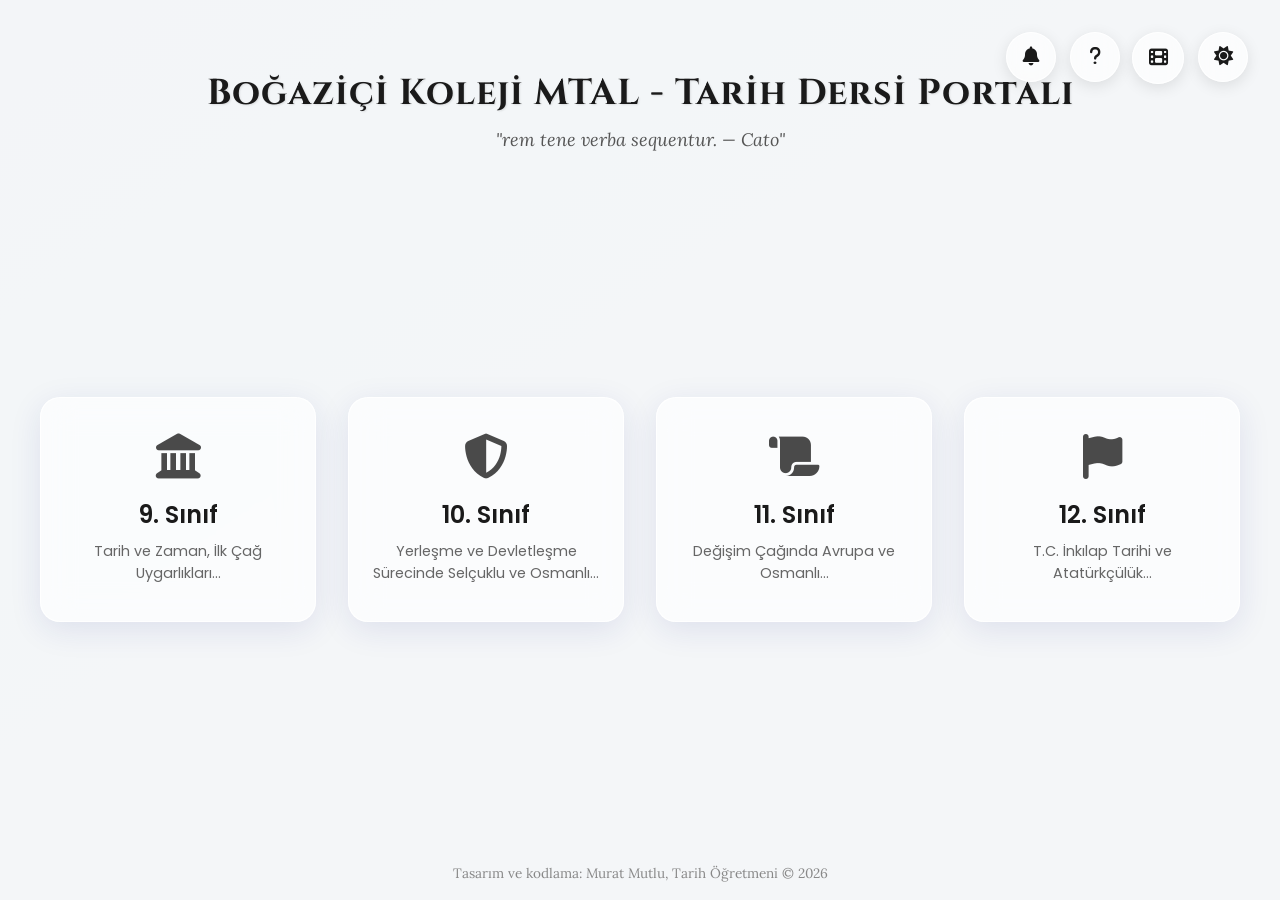
==== commit 368b54d3: "Update index.html" ====
--- a/index.html
+++ b/index.html
@@ -2,1791 +2,684 @@
 <html lang="tr">
 <head>
     <meta charset="UTF-8">
-    <meta name="viewport" content="width=device-width, initial-scale=1.0, maximum-scale=1.0, user-scalable=no">
-    <title>Boğaziçi MTAL Tarih Dersi Eğitim Portalı</title>
-    <link href="https://fonts.googleapis.com/css2?family=Inter:wght@400;500;600;700;800&display=swap" rel="stylesheet">
+    <meta name="viewport" content="width=device-width, initial-scale=1.0">
+    <title>Tarih Portalı | Özel Batman Boğaziçi Koleji MTAL</title>
+    
+    <link rel="manifest" href="manifest.json">
+    <meta name="theme-color" content="#1a1a1a">
+    <link rel="apple-touch-icon" href="icon-192.png">
+    
+    <link href="https://fonts.googleapis.com/css2?family=Cinzel:wght@600&family=Lora:ital@1&family=Poppins:wght@300;400;600&display=swap" rel="stylesheet">
+    
     <link rel="stylesheet" href="https://cdnjs.cloudflare.com/ajax/libs/font-awesome/6.4.0/css/all.min.css">
+    
     <style>
-        /* --- CSS DEĞİŞKENLERİ (TEMA VE FONT AYARLARI İÇİN) --- */
+        /* --- CSS Değişkenleri (Renk Paleti) --- */
         :root {
-            --bg-color: #f0f2f5;
-            --container-bg: #faf9f6;
-            --text-color: #2c3e50;
-            --accent-color: #3498db;
-            --card-border: #e2e8f0;
-            --option-hover: #f0f8ff;
-            --font-size-base: 16px;
-        }
-
-        /* --- SADECE SEPYA (OKUMA) MODU --- */
-        body.sepia-mode {
+            --primary-dark: #1a1a1a;
+            --gold: #d4af37;
+            --gold-hover: #b3942e;
+            --text-muted: #666;
+            --deep-blue-overlay: rgba(10, 25, 47, 0.08);
+        }
+
+        /* --- Tema Modları İçin Renk Değişkenleri --- */
+        body.theme-sepia {
             --bg-color: #f4ecd8;
-            --container-bg: #fdf6e3;
-            --text-color: #5b4636; 
-            --accent-color: #d35400;
-            --card-border: #e0d6b8;
-            --option-hover: #ece2c6;
-        }
-
-        /* --- KARANLIK MOD (DARK MODE) --- */
-        body.dark-mode {
-            --bg-color: #121212;
-            --container-bg: #1e1e1e;
-            --text-color: #e0e0e0;
-            --accent-color: #3498db; 
-            --card-border: #333333;
-            --option-hover: #2c2c2c;
-        }
-
-        /* --- GENEL STİL VE MOBILE-FIRST RESET --- */
-        *, *::before, *::after {
-            box-sizing: border-box;
-        }
-
-        body { 
-            font-family: 'Inter', -apple-system, BlinkMacSystemFont, 'Segoe UI', Roboto, sans-serif;
-            background-color: var(--bg-color); 
-            color: var(--text-color);
-            margin: 0; padding: 15px; 
-            user-select: none; 
-            -webkit-tap-highlight-color: transparent;
-            transition: background 0.3s ease, color 0.3s ease;
+            --primary-dark: #5c4033;
+            --text-muted: #7b5e4a;
+            --deep-blue-overlay: rgba(92, 64, 51, 0.06);
+            --card-bg: rgba(244, 236, 216, 0.75);
+            --card-border: rgba(212, 175, 55, 0.35);
+            --slogan-color: #6b5035;
+            --icon-color: #5c4033;
+        }
+
+        body.theme-dark {
+            --bg-color: #1e1e24; /* Göz yormayan yumuşak siyah */
+            --primary-dark: #e8e8e8;
+            --text-muted: #a0a0a0;
+            --deep-blue-overlay: rgba(0, 0, 0, 0.4);
+            --card-bg: rgba(40, 40, 45, 0.7);
+            --card-border: rgba(70, 70, 75, 0.8);
+            --slogan-color: #b0b0b0;
+            --icon-color: #c0c0c0;
+        }
+
+        /* --- Animasyon Tanımları --- */
+        @keyframes fadeInUp {
+            from { opacity: 0; transform: translateY(30px); }
+            to { opacity: 1; transform: translateY(0); }
+        }
+
+        /* --- Arka Plan ve Genel Ayarlar --- */
+        body {
+            margin: 0;
+            padding: 0;
+            font-family: 'Poppins', sans-serif;
+            background-color: var(--bg-color, #f4f6f8);
+            background-image: 
+                linear-gradient(to bottom right, var(--deep-blue-overlay), transparent),
+                url("data:image/svg+xml,%3Csvg viewBox='0 0 200 200' xmlns='http://www.w3.org/2000/svg'%3E%3Cfilter id='noiseFilter'%3E%3CfeTurbulence type='fractalNoise' baseFrequency='0.65' numOctaves='3' stitchTiles='stitch'/%3E%3C/filter%3E%3Crect width='100%25' height='100%25' filter='url(%23noiseFilter)' opacity='0.04'/%3E%3C/svg%3E");
+            background-blend-mode: overlay;
+            color: var(--primary-dark);
+            height: 100vh;
+            display: flex;
+            flex-direction: column;
+            overflow: hidden;
+            transition: background-color 0.5s ease, color 0.5s ease;
+            
+            /* Metin seçilmesini engelleme (Güvenlik) */
+            -webkit-user-select: none;
+            -ms-user-select: none;
+            user-select: none;
+
+            /* Firefox için özel scrollbar */
+            scrollbar-width: thin;
+            scrollbar-color: var(--gold) transparent;
+        }
+
+        /* --- Özel Mobil Kaydırma Çubuğu --- */
+        ::-webkit-scrollbar { width: 6px; }
+        ::-webkit-scrollbar-track { background: transparent; }
+        ::-webkit-scrollbar-thumb { background: var(--gold); border-radius: 10px; }
+        ::-webkit-scrollbar-thumb:hover { background: var(--gold-hover); }
+
+        /* --- Sağ Üst Butonlar (Tema, Sinema, Rehber, Duyurular) --- */
+        .theme-btn, .cinema-btn, .guide-btn, .announcement-btn {
+            position: fixed;
+            top: 2rem;
+            width: 50px;
+            height: 50px;
+            border-radius: 50%;
+            background: var(--card-bg, rgba(255, 255, 255, 0.65));
+            backdrop-filter: blur(10px);
+            -webkit-backdrop-filter: blur(10px);
+            border: 1px solid var(--card-border, rgba(255, 255, 255, 0.9));
+            color: var(--primary-dark);
+            font-size: 1.2rem;
+            cursor: pointer;
+            box-shadow: 0 4px 15px rgba(0,0,0,0.1);
+            transition: all 0.4s cubic-bezier(0.175, 0.885, 0.32, 1.275);
+            z-index: 1000;
+            display: flex;
+            align-items: center;
+            justify-content: center;
+            text-decoration: none;
+        }
+
+        .theme-btn {
+            right: 2rem;
+        }
+
+        .cinema-btn {
+            right: 6rem;
+        }
+
+        .guide-btn {
+            right: 10rem;
+        }
+
+        .announcement-btn {
+            right: 14rem;
+        }
+
+        .theme-btn:hover {
+            transform: scale(1.15) rotate(15deg);
+            border-color: var(--gold);
+            color: var(--gold);
+        }
+
+        .cinema-btn:hover {
+            transform: scale(1.15) rotate(-15deg);
+            border-color: var(--gold);
+            color: var(--gold);
+        }
+
+        .guide-btn:hover, .announcement-btn:hover {
+            transform: scale(1.15) translateY(-3px);
+            border-color: var(--gold);
+            color: var(--gold);
+        }
+
+        /* --- Modal (Rehber ve Duyuru Penceresi) Stilleri --- */
+        .modal-overlay {
+            position: fixed;
+            top: 0;
+            left: 0;
+            width: 100%;
+            height: 100%;
+            background: rgba(0, 0, 0, 0.7);
+            backdrop-filter: blur(5px);
+            -webkit-backdrop-filter: blur(5px);
+            display: flex;
+            align-items: center;
+            justify-content: center;
+            z-index: 2000;
+            opacity: 0;
+            visibility: hidden;
+            transition: all 0.3s ease;
+        }
+
+        .modal-overlay.active {
+            opacity: 1;
+            visibility: visible;
+        }
+
+        .modal-content {
+            background: var(--card-bg, #ffffff);
+            border: 1px solid var(--card-border, #e5e7eb);
+            border-radius: 20px;
+            width: 90%;
+            max-width: 550px;
+            padding: 2.5rem;
+            position: relative;
+            transform: translateY(-30px) scale(0.95);
+            transition: all 0.4s cubic-bezier(0.175, 0.885, 0.32, 1.275);
+            box-shadow: 0 25px 50px -12px rgba(0, 0, 0, 0.25);
+            color: var(--primary-dark);
+        }
+
+        .modal-overlay.active .modal-content {
+            transform: translateY(0) scale(1);
+        }
+
+        .modal-close {
+            position: absolute;
+            top: 1.5rem;
+            right: 1.5rem;
+            background: #e74c3c;
+            color: white;
+            border: none;
+            width: 35px;
+            height: 35px;
+            border-radius: 50%;
+            display: flex;
+            align-items: center;
+            justify-content: center;
+            font-size: 1.1rem;
+            cursor: pointer;
+            transition: transform 0.2s, background 0.2s;
+            box-shadow: 0 4px 6px rgba(231, 76, 60, 0.3);
+        }
+
+        .modal-close:hover {
+            transform: scale(1.1);
+            background: #c0392b;
+        }
+
+        .modal-header {
+            display: flex;
+            align-items: center;
+            gap: 12px;
+            font-size: 1.6rem;
+            font-weight: 600;
+            color: #2980b9;
+            border-bottom: 2px solid #3498db;
+            padding-bottom: 1rem;
+            margin-bottom: 1.5rem;
+        }
+
+        /* Modal İçindeki Link Stilleri */
+        .modal-body a {
+            color: #e67e22;
+            text-decoration: none;
+            font-weight: 600;
+            border-bottom: 1px dashed #e67e22;
+            transition: all 0.3s ease;
+        }
+
+        .modal-body a:hover {
+            color: var(--gold);
+            border-bottom-color: var(--gold);
+        }
+
+        /* Rehber Modal Stilleri */
+        .guide-step {
+            display: flex;
+            gap: 1rem;
+            margin-bottom: 1.5rem;
+            align-items: flex-start;
+        }
+
+        .guide-step:last-child {
+            margin-bottom: 0;
+        }
+
+        .step-icon {
+            width: 36px;
+            height: 36px;
+            border-radius: 50%;
+            display: flex;
+            align-items: center;
+            justify-content: center;
+            color: white;
+            font-weight: 600;
+            font-size: 1.1rem;
+            flex-shrink: 0;
+            box-shadow: 0 4px 6px rgba(0,0,0,0.1);
+            margin-top: 3px;
+        }
+
+        .step-icon.blue { background-color: #3498db; }
+        .step-icon.orange { background-color: #e67e22; }
+        .step-icon.green { background-color: #2ecc71; }
+        .step-icon.purple { background-color: #9b59b6; }
+
+        .step-text h3 {
+            margin: 0 0 0.3rem 0;
+            font-size: 1.1rem;
+            color: var(--primary-dark);
+            transition: color 0.5s ease;
+        }
+
+        .step-text p {
+            margin: 0;
+            font-size: 0.9rem;
+            color: var(--text-muted);
+            line-height: 1.5;
+            transition: color 0.5s ease;
+        }
+
+        /* Duyuru Modal Stilleri */
+        .announcement-item {
+            padding: 1rem 0;
+            border-bottom: 1px solid var(--card-border);
+            color: var(--primary-dark);
+            font-size: 0.95rem;
+            line-height: 1.6;
+            transition: color 0.5s ease;
+        }
+
+        .announcement-item:last-child {
+            border-bottom: none;
+            padding-bottom: 0;
+        }
+
+        .announcement-item strong {
+            color: #2980b9;
+        }
+
+        /* --- Başlık ve Slogan Alanı --- */
+        header {
+            text-align: center;
+            padding: 5vh 1rem 2vh;
+            animation: fadeInUp 1s ease-out forwards;
         }
         
-        .container { 
-            background: var(--container-bg);
-            width: 100%; max-width: 900px; 
-            margin: 0 auto; padding: 20px; 
-            border-radius: 20px; 
-            box-shadow: 0 10px 40px rgba(0,0,0,0.06); 
-            position: relative; z-index: 10;
-        }
-
-        @media (min-width: 768px) {
-            body { padding: 30px; }
-            .container { padding: 40px; }
+        header h1 {
+            font-family: 'Cinzel', serif;
+            color: var(--primary-dark);
+            font-size: clamp(2rem, 4vh, 2.8rem);
+            margin-bottom: 1vh;
+            letter-spacing: 1px;
+            text-shadow: 1px 1px 2px rgba(0,0,0,0.1);
+            transition: color 0.5s ease;
         }
         
-        h1, h2, h3 { text-align: center; color: var(--accent-color); font-weight: 700; letter-spacing: -0.5px; }
-        h1 { 
-            border-bottom: 3px solid #27ae60;
-            padding-bottom: 8px; 
-            display: inline-block; 
-            margin-bottom: 20px;
+        header .slogan {
+            font-family: 'Lora', serif;
+            font-style: italic;
+            color: var(--slogan-color, #555);
+            font-size: clamp(1rem, 2vh, 1.2rem);
+            max-width: 800px;
+            margin: 0 auto;
+            line-height: 1.6;
+            opacity: 0;
+            animation: fadeInUp 1s ease-out 0.3s forwards;
+            transition: color 0.5s ease;
+        }
+
+        /* --- Kart Grid Yapısı --- */
+        .container {
+            flex: 1;
+            display: grid;
+            grid-template-columns: repeat(4, 1fr);
+            gap: 2rem;
+            max-width: 1200px;
+            margin: 0 auto;
+            padding: 0 2rem;
+            align-content: center;
+        }
+
+        /* --- Glassmorphism (Cam Efekti) Kart Tasarımı --- */
+        .card {
+            background: var(--card-bg, rgba(255, 255, 255, 0.65));
+            backdrop-filter: blur(16px) saturate(180%);
+            -webkit-backdrop-filter: blur(16px) saturate(180%);
+            border: 1px solid var(--card-border, rgba(255, 255, 255, 0.9));
+            border-radius: 20px;
+            padding: 4vh 1.5rem;
+            text-align: center;
+            text-decoration: none;
+            color: inherit;
+            box-shadow: 0 8px 32px 0 rgba(31, 38, 135, 0.1);
+            transition: all 0.4s cubic-bezier(0.175, 0.885, 0.32, 1.275);
+            display: flex;
+            flex-direction: column;
+            align-items: center;
+            opacity: 0;
+            animation: fadeInUp 0.8s ease-out forwards;
+        }
+
+        .card:nth-child(1) { animation-delay: 0.5s; }
+        .card:nth-child(2) { animation-delay: 0.7s; }
+        .card:nth-child(3) { animation-delay: 0.9s; }
+        .card:nth-child(4) { animation-delay: 1.1s; }
+
+        /* Genel Hover Animasyonu */
+        .card:hover {
+            transform: translateY(-12px) scale(1.02);
+        }
+
+        .card .icon {
+            font-size: clamp(2.5rem, 5vh, 3rem);
+            margin-bottom: 2vh;
+            color: var(--icon-color, #4a4a4a);
+            transition: all 0.4s ease;
         }
         
-        #progress-container {
-            position: fixed; top: 0; left: 0; width: 100%; height: 6px; background: transparent; z-index: 9999;
-        }
-        #progress-bar {
-            width: 0%; height: 100%; background: #27ae60; border-radius: 0 3px 3px 0; transition: width 0.4s cubic-bezier(0.4, 0, 0.2, 1);
-        }
-
-        /* --- MODERN YUVARLAK BUTONLAR --- */
-        .settings-panel {
-            display: flex; justify-content: flex-end; gap: 12px; margin-bottom: 20px; flex-wrap: wrap; align-items: center;
-        }
-        .settings-btn {
-            background: #ffffff; 
-            border: none; 
-            width: 46px; height: 46px; 
-            border-radius: 50%;
-            display: flex; align-items: center; justify-content: center;
-            cursor: pointer; font-size: 16px; font-weight: 700; color: var(--text-color); 
-            transition: all 0.2s cubic-bezier(0.4, 0, 0.2, 1); 
-            box-shadow: 0 4px 14px rgba(0,0,0,0.06); 
-        }
-        .settings-btn.uzun-buton {
-            width: auto; 
-            border-radius: 25px; 
-            padding: 0 20px; 
-            gap: 8px;
-        }
-        .settings-btn:hover, .settings-btn:active { 
-            transform: translateY(-2px); box-shadow: 0 6px 18px rgba(0,0,0,0.1); 
-        }
-
-        body.dark-mode .settings-btn { background: #2a2a2a; color: #e0e0e0; box-shadow: 0 4px 14px rgba(0,0,0,0.3); }
-        body.dark-mode .settings-btn:hover { background: #3a3a3a; }
-        body.sepia-mode .settings-btn { background: #fdf6e3; color: #5b4636; box-shadow: 0 4px 14px rgba(0,0,0,0.05); }
-        body.sepia-mode .settings-btn:hover { background: #f4ecd8; }
-        
-        .floating-btn {
-            position: fixed; bottom: 25px; right: 25px;
-            background-color: #e74c3c; color: white;
-            border-radius: 50%; width: 65px; height: 65px;
-            font-size: 28px; border: none; cursor: pointer; box-shadow: 0 8px 25px rgba(231, 76, 60, 0.4);
-            z-index: 9998; transition: transform 0.3s cubic-bezier(0.175, 0.885, 0.32, 1.275), background-color 0.3s;
-            display: flex; align-items: center; justify-content: center;
-        }
-        .floating-btn:hover, .floating-btn:active { transform: scale(1.15) rotate(-10deg); background-color: #c0392b; }
-
-        #watermark {
-            position: fixed; top: 0; left: 0; width: 100%; height: 100%;
-            pointer-events: none; z-index: 9999;
-            display: flex; flex-wrap: wrap; justify-content: space-around; align-content: space-around; opacity: 0.03; overflow: hidden;
-        }
-        .watermark-text {
-            transform: rotate(-30deg); font-size: 24px; font-weight: 800; color: var(--text-color); margin: 50px;
-        }
-
-        /* --- 2026 GİRİŞ EKRANI FORMLARI --- */
-        .login-grid {
-            display: grid; grid-template-columns: 1fr; gap: 15px; margin-bottom: 25px;
-        }
-        @media (min-width: 768px) { .login-grid { grid-template-columns: 1fr 1fr; } }
-        .form-group { margin-bottom: 15px; }
-        .login-grid .form-group { margin-bottom: 0; }
-        
-        label { display: block; margin-bottom: 8px; font-weight: 600; color: var(--text-color); font-size: 14px;}
-        
-        input, select, textarea { 
-            width: 100%; padding: 15px 18px; border: 2px solid transparent; 
-            background: var(--option-hover); color: var(--text-color);
-            border-radius: 12px; font-size: 16px; font-family: 'Inter', sans-serif;
-            transition: all 0.3s ease; outline: none;
-            box-shadow: inset 0 2px 4px rgba(0,0,0,0.02);
-        }
-        input:focus, select:focus, textarea:focus {
-            border-color: var(--accent-color); background: var(--container-bg); 
-            box-shadow: 0 0 0 4px rgba(52, 152, 219, 0.15), 0 4px 15px rgba(0,0,0,0.05);
-        }
-        textarea { height: 140px; resize: vertical; }
-
-        .btn-login {
-            background: linear-gradient(135deg, #3498db, #2c3e50) !important;
-            width: 100%; max-width: 350px; font-size: 18px; padding: 18px; border-radius: 30px;
-        }
-        
-        /* --- YENİ NESİL MODERN ANA MENÜ TASARIMI (CLEAN UI) --- */
-        .intro-box { 
-            background-color: var(--container-bg); border: 1px solid var(--card-border); 
-            padding: 20px; margin-bottom: 25px; border-radius: 16px; 
-            font-size: 14px; line-height: 1.6; box-shadow: 0 8px 24px rgba(0,0,0,0.04); 
-            display: flex; gap: 15px; align-items: flex-start;
-        }
-        .intro-icon { font-size: 24px; flex-shrink: 0; color: #f1c40f; }
-        
-        .folder-grid {
-            display: grid; grid-template-columns: 1fr;
-            gap: 15px; margin-top: 15px; margin-bottom: 15px;
-        }
-        @media (min-width: 600px) {
-            .folder-grid { grid-template-columns: repeat(auto-fit, minmax(250px, 1fr)); gap: 20px; margin-bottom: 20px; }
-        }
-
-        .folder-btn {
-            background: var(--container-bg); color: var(--text-color);
-            padding: 20px; border-radius: 16px; border: 1px solid var(--card-border);
-            font-size: 15px; cursor: pointer;
-            box-shadow: 0 4px 15px rgba(0,0,0,0.03); transition: all 0.3s cubic-bezier(0.25, 0.8, 0.25, 1);
-            display: flex; flex-direction: row; align-items: center; gap: 16px; text-align: left;
-            width: 100%;
-        }
-        .folder-btn:hover, .folder-btn:active {
-            transform: translateY(-4px); box-shadow: 0 12px 25px rgba(0,0,0,0.06); border-color: var(--accent-color);
-        }
-        
-        .icon-wrapper {
-            width: 52px; height: 52px; border-radius: 14px; display: flex; align-items: center; justify-content: center; font-size: 24px; flex-shrink: 0;
-        }
-        .u1-icon { background: rgba(52, 152, 219, 0.1); color: #3498db; }
-        .u2-icon { background: rgba(230, 126, 34, 0.1); color: #e67e22; }
-        .u3-icon { background: rgba(155, 89, 182, 0.1); color: #8e44ad; }
-        
-        .folder-texts { display: flex; flex-direction: column; gap: 4px; }
-        .folder-title { font-weight: 800; font-size: 17px; }
-        .folder-desc { font-size: 13px; opacity: 0.7; font-weight: 500; }
-        
-        .accordion-btn { 
-            background-color: var(--container-bg); color: var(--text-color); cursor: pointer; padding: 18px 20px; width: 100%; 
-            border: 1px solid var(--card-border); text-align: left; outline: none; font-size: 15px; transition: 0.4s; 
-            border-radius: 16px; margin-top: 15px; font-weight: 700; display: flex; justify-content: space-between; align-items: center; 
-            box-shadow: 0 4px 15px rgba(0, 0, 0, 0.02); 
-        }
-        .accordion-btn::after { 
-            content: ''; width: 10px; height: 10px; border-right: 2px solid var(--text-color); border-bottom: 2px solid var(--text-color);
-            transform: rotate(45deg); transition: transform 0.3s; opacity: 0.7;
-        } 
-        .accordion-btn.active::after { transform: rotate(-135deg); }
-        .accordion-btn:hover, .accordion-btn:active { background-color: var(--option-hover); border-color: var(--accent-color); }
-        
-        .panel { padding: 0 20px; background-color: var(--container-bg); max-height: 0; overflow: hidden; transition: max-height 0.3s ease-out; border-left: 4px solid var(--accent-color); margin-bottom: 15px; border-radius: 0 0 16px 16px; }
-        .file-link { display: block; padding: 15px 10px; border-bottom: 1px solid var(--card-border); text-decoration: none; color: var(--text-color); transition: all 0.2s; font-weight: 500; }
-        .file-link:hover { background: var(--option-hover); color: var(--accent-color); padding-left: 20px; }
-        /* -------------------------------------------------------- */
-
-        #sinavOdasi { animation: fadeIn 0.5s cubic-bezier(0.25, 1, 0.5, 1); margin-bottom: 25px; }
-        @keyframes fadeIn { from { opacity: 0; transform: translateY(20px); } to { opacity: 1; transform: translateY(0); } }
-
-        /* --- MODERN GERİ BUTONLARI (Ana Sayfaya Dön vb.) --- */
-        .back-to-hall-btn {
-            width: auto; display: inline-flex; align-items: center; justify-content: center; gap: 8px;
-            background-color: var(--option-hover); color: var(--text-color);
-            border: none; padding: 10px 20px; border-radius: 20px;
-            font-size: 14px; font-weight: 600; cursor: pointer; transition: all 0.3s;
-            margin-bottom: 20px; box-shadow: 0 4px 12px rgba(0,0,0,0.03);
-        }
-        .back-to-hall-btn:hover, .back-to-hall-btn:active { background-color: var(--card-border); transform: translateX(-4px); }
-        
-        .room-title { text-align: left; color: var(--text-color); font-size: 22px; margin-bottom: 20px; border-bottom: none;}
-
-        /* --- SEKME (TAB) TASARIMI (MODEL 2) --- */
-        .tab-container {
-            display: flex; gap: 10px; margin-bottom: 20px; background: var(--container-bg); padding: 5px; border-radius: 12px; border: 1px solid var(--card-border);
-        }
-        .tab-btn {
-            flex: 1; padding: 12px; border: none; background: transparent; color: var(--text-color); font-weight: 700; font-size: 15px; border-radius: 8px; cursor: pointer; transition: all 0.3s; opacity: 0.7; display: flex; align-items: center; justify-content: center; gap: 8px;
-        }
-        .tab-btn.active {
-            background: var(--accent-color); color: white; opacity: 1; box-shadow: 0 4px 10px rgba(0,0,0,0.1);
-        }
-        .tab-content { display: none; animation: fadeIn 0.4s ease; }
-        .tab-content.active { display: block; }
-
-        /* Materyal Grid */
-        .material-grid { display: grid; grid-template-columns: 1fr; gap: 15px; }
-        @media (min-width: 600px) { .material-grid { grid-template-columns: 1fr 1fr; } }
-        .mat-card {
-            display: flex; align-items: center; gap: 15px; padding: 15px; background: var(--container-bg);
-            border: 2px solid var(--card-border); border-radius: 12px; text-decoration: none; color: var(--text-color); transition: all 0.2s;
-        }
-        .mat-card:hover { border-color: var(--accent-color); transform: translateY(-3px); box-shadow: 0 6px 15px rgba(0,0,0,0.05); }
-        .mat-icon { font-size: 24px; width: 44px; height: 44px; display: flex; align-items: center; justify-content: center; border-radius: 10px; background: var(--option-hover); flex-shrink: 0;}
-        .mat-info { display: flex; flex-direction: column; gap: 4px; }
-        .mat-title { font-weight: 700; font-size: 15px; line-height: 1.3;}
-        .mat-type { font-size: 12px; opacity: 0.7; font-weight: 600;}
-
-        /* --- AKILLI ARAMA MOTORU --- */
-        .search-container { position: relative; margin-bottom: 20px; width: 100%; display: flex; align-items: center; }
-        .search-icon { position: absolute; left: 16px; font-size: 18px; color: #95a5a6; pointer-events: none; }
-        .search-input { 
-            width: 100%; padding: 14px 45px; border: 2px solid transparent; 
-            background: var(--option-hover); color: var(--text-color);
-            border-radius: 16px; font-size: 15px; font-family: 'Inter', sans-serif;
-            transition: all 0.3s ease; box-shadow: inset 0 2px 4px rgba(0,0,0,0.02); outline: none;
-        }
-        .search-input:focus {
-            background: var(--container-bg); border-color: var(--accent-color);
-            box-shadow: 0 0 0 4px rgba(52, 152, 219, 0.15), 0 4px 15px rgba(0,0,0,0.05);
-        }
-        .search-clear {
-            position: absolute; right: 12px; background: #e74c3c; color: white;
-            border: none; border-radius: 50%; width: 24px; height: 24px;
-            font-size: 12px; font-weight: bold; cursor: pointer; display: none;
-            align-items: center; justify-content: center; transition: all 0.2s;
-        }
-        .search-clear:hover { background: #c0392b; transform: scale(1.1); }
-        
-        .konu-slider-wrapper {
-            display: flex; align-items: center; gap: 10px; margin-bottom: 20px; width: 100%;
-        }
-        .scroll-arrow {
-            background: var(--container-bg); color: var(--accent-color);
-            border: 2px solid var(--card-border); border-radius: 50%;
-            width: 40px; height: 40px; min-width: 40px; display: flex;
-            align-items: center; justify-content: center; cursor: pointer;
-            font-size: 20px; font-weight: 900; box-shadow: 0 4px 10px rgba(0,0,0,0.05);
-            transition: all 0.2s ease; z-index: 5; user-select: none;
-        }
-        .scroll-arrow:hover { background: var(--accent-color); color: white; border-color: var(--accent-color); transform: scale(1.1); }
-        .scroll-arrow:active { transform: scale(0.95); }
-        
-        .konu-secici {
-            display: flex; gap: 12px; overflow-x: auto; padding: 5px 2px;
-            scrollbar-width: none; flex: 1; -webkit-overflow-scrolling: touch; 
-            cursor: grab; scroll-behavior: smooth;
-        }
-        .konu-secici.active { cursor: grabbing; }
-        .konu-secici::-webkit-scrollbar { display: none; }
-        
-        .konu-chip {
-            flex: 0 0 auto; white-space: nowrap; padding: 10px 20px; border-radius: 25px;
-            font-size: 14px; font-weight: 600; cursor: pointer; transition: all 0.2s;
-            background: var(--container-bg); color: var(--accent-color);
-            border: 2px solid var(--accent-color); box-shadow: 0 3px 8px rgba(0,0,0,0.04); user-select: none;
-        }
-        .konu-chip:hover { background: var(--option-hover); transform: translateY(-2px); }
-        .konu-chip.active { background: var(--accent-color); color: white; box-shadow: 0 6px 15px rgba(52,152,219,0.3); }
-        
-        .konu-chip.klasik { border-color: #e67e22; color: #e67e22; }
-        .konu-chip.klasik:hover { background: #fff3e0; }
-        .konu-chip.klasik.active { background: #e67e22; color: white; box-shadow: 0 6px 15px rgba(230,126,34,0.3); }
-
-        .test-list-container { display: flex; flex-direction: column; gap: 15px; }
-        
-        .test-item-row {
-            display: flex; flex-direction: column; align-items: flex-start; gap: 15px;
-            padding: 20px; background: var(--container-bg); border: 2px solid var(--card-border);
-            border-radius: 16px; transition: all 0.3s; box-shadow: 0 4px 12px rgba(0,0,0,0.03);
-            border-left: 6px solid var(--accent-color);
-        }
-        .test-item-row:hover { transform: translateX(5px); box-shadow: 0 8px 20px rgba(0,0,0,0.08); border-color: var(--accent-color); }
-        .test-item-row.klasik { border-left-color: #e67e22; }
-        .test-item-row.klasik:hover { border-color: #e67e22; }
-        
-        .test-item-left { display: flex; align-items: center; gap: 15px; width: 100%; }
-        .test-item-icon { font-size: 28px; color: var(--text-color); }
-        .test-item-info { display: flex; flex-direction: column; gap: 6px; text-align: left; }
-        .test-item-title { font-weight: 700; font-size: 16px; color: var(--text-color); display: flex; align-items: center; flex-wrap: wrap; gap: 8px;}
-        .test-item-meta { font-size: 13px; opacity: 0.7; color: var(--text-color); line-height: 1.4; }
-        
-        .test-item-start-btn {
-            background: var(--option-hover); color: var(--accent-color); border: 2px solid var(--card-border);
-            padding: 14px 20px; border-radius: 12px; font-weight: 700; font-size: 15px; cursor: pointer; 
-            transition: all 0.2s; white-space: nowrap; width: 100%; text-align: center;
-        }
-        .test-item-start-btn:hover, .test-item-start-btn:active { background: var(--accent-color); color: white; border-color: var(--accent-color); }
-        
-        .test-item-row.klasik .test-item-start-btn { color: #e67e22; }
-        .test-item-row.klasik .test-item-start-btn:hover, .test-item-row.klasik .test-item-start-btn:active { background: #e67e22; color: white; border-color: #e67e22; }
-
-        @media (min-width: 600px) {
-            .test-item-row { flex-direction: row; align-items: center; justify-content: space-between; }
-            .test-item-left { width: auto; }
-            .test-item-start-btn { width: auto; border-radius: 25px; padding: 12px 25px; }
-        }
-
-        body.dark-mode .test-item-row { background: #1e1e1e; }
-        body.dark-mode .scroll-arrow { background: #2a2a2a; border-color: #444; color: #e0e0e0; }
-        body.dark-mode .scroll-arrow:hover { background: var(--accent-color); color: white; border-color: var(--accent-color); }
-        
-        body.sepia-mode .test-item-row { background: #fdf6e3; }
-        body.sepia-mode .scroll-arrow { background: #e8e0cc; border-color: #dcd0b3; color: #d35400; }
-        body.sepia-mode .scroll-arrow:hover { background: #d35400; color: white; border-color: #d35400; }
-
-        /* GLASSMORPHISM STICKY HEADER */
-        .sticky-header { 
-            position: sticky; top: 0; z-index: 100; 
-            background: color-mix(in srgb, var(--container-bg) 85%, transparent);
-            backdrop-filter: blur(12px); -webkit-backdrop-filter: blur(12px);
-            padding: 15px 5px; 
-            border-bottom: 1px solid var(--card-border); 
-            box-shadow: 0 4px 20px rgba(0,0,0,0.05);
-            margin-left: -20px; margin-right: -20px; padding-left: 20px; padding-right: 20px;
-        }
-        @media (min-width: 768px) {
-            .sticky-header { margin-left: -40px; margin-right: -40px; padding-left: 40px; padding-right: 40px; }
-        }
-
-        .timer-box { font-size: 26px; font-weight: 800; color: #e74c3c; text-align: center; margin-bottom: 15px; letter-spacing: 1px;}
-        
-        .nav-map { display: flex; justify-content: flex-start; gap: 8px; margin-top: 10px; overflow-x: auto; padding-bottom: 5px; scrollbar-width: none; -webkit-overflow-scrolling: touch; cursor: grab; }
-        .nav-map::-webkit-scrollbar { display: none; }
-        .nav-map.active { cursor: grabbing; }
-        .nav-dot { width: 34px; height: 34px; flex-shrink: 0; border-radius: 8px; background: var(--option-hover); border: 2px solid var(--card-border); display: flex; align-items: center; justify-content: center; font-size: 13px; cursor: pointer; color: var(--text-color); font-weight: 700; transition: all 0.2s; }
-        .nav-dot:hover { transform: translateY(-2px); border-color: var(--accent-color); }
-        .nav-dot.answered { background: var(--accent-color); color: white; border-color: #2980b9; }
-        .nav-dot.flagged { background: #f39c12; color: white; border-color: #d35400; }
-        
-        .question-card { 
-            background: var(--container-bg); border: 2px solid var(--card-border); padding: 25px 20px; margin-bottom: 25px; border-radius: 16px; position: relative; scroll-margin-top: 200px; box-shadow: 0 4px 15px rgba(0,0,0,0.02);
-        }
-        .question-text { font-size: var(--font-size-base); margin-bottom: 20px; font-weight: 600; line-height: 1.7; }
-        
-        .question-header { display: flex; justify-content: space-between; align-items: center; margin-bottom: 15px; border-bottom: 1px solid var(--card-border); padding-bottom: 10px;}
-        .question-number { font-weight: 800; color: var(--accent-color); font-size: 18px; }
-        .flag-btn { background: transparent; border: 2px solid #f39c12; color: #f39c12; padding: 6px 12px; border-radius: 8px; cursor: pointer; font-size: 13px; font-weight: 600; transition: all 0.2s; }
-        .flag-btn:active, .flag-btn.active { background: #f39c12; color: white; transform: scale(0.95);}
-        
-        /* TOUCH-FRIENDLY OPTIONS */
-        .options label { 
-            display: flex; align-items: flex-start; gap: 12px;
-            padding: 16px 15px; margin-bottom: 12px; cursor: pointer; border-radius: 12px; 
-            border: 2px solid var(--card-border); transition: all 0.2s ease; 
-            font-size: var(--font-size-base); background: var(--container-bg);
+        .card:hover .icon {
+            transform: scale(1.15) rotate(5deg);
+        }
+
+        /* 9. Sınıf Hover - Altın Sarısı (Mevcut) */
+        .card:nth-child(1):hover {
+            border-color: var(--gold);
+            box-shadow: 
+                0 20px 50px rgba(212, 175, 55, 0.3),
+                0 0 20px rgba(212, 175, 55, 0.1) inset;
+        }
+        .card:nth-child(1):hover .icon { color: var(--gold); }
+
+        /* 10. Sınıf Hover - Selçuklu/Osmanlı (Çini Turkuazı) */
+        .card:nth-child(2):hover {
+            border-color: #00ad9f;
+            box-shadow: 
+                0 20px 50px rgba(0, 173, 159, 0.3),
+                0 0 20px rgba(0, 173, 159, 0.1) inset;
+        }
+        .card:nth-child(2):hover .icon { color: #00ad9f; }
+
+        /* 11. Sınıf Hover - Prusya Mavisi */
+        .card:nth-child(3):hover {
+            border-color: #003153;
+            box-shadow: 
+                0 20px 50px rgba(0, 49, 83, 0.3),
+                0 0 20px rgba(0, 49, 83, 0.1) inset;
+        }
+        .card:nth-child(3):hover .icon { color: #003153; }
+
+        /* 12. Sınıf Hover - Cumhuriyet Kırmızısı */
+        .card:nth-child(4):hover {
+            border-color: #E30A17;
+            box-shadow: 
+                0 20px 50px rgba(227, 10, 23, 0.3),
+                0 0 20px rgba(227, 10, 23, 0.1) inset;
+        }
+        .card:nth-child(4):hover .icon { color: #E30A17; }
+
+        .card h2 {
+            font-size: clamp(1.2rem, 3vh, 1.5rem);
+            margin: 0 0 1vh;
+            color: var(--primary-dark);
+            font-weight: 600;
+            transition: color 0.5s ease;
+        }
+
+        .card p {
+            font-size: 0.9rem;
             line-height: 1.5;
-        }
-        .options label:hover, .options label:active { 
-            background-color: var(--option-hover); border-color: var(--accent-color); 
-            box-shadow: 0 4px 10px rgba(0,0,0,0.03); transform: translateX(2px);
-        }
-        .options input { width: 18px; height: 18px; margin-top: 3px; flex-shrink: 0; accent-color: var(--accent-color); cursor: pointer; }
-
-        .action-btn { 
-            padding: 16px 30px; background-color: #27ae60; color: white; border: none; border-radius: 30px; cursor: pointer; font-size: 16px; font-weight: 700; transition: all 0.3s ease; box-shadow: 0 6px 15px rgba(39, 174, 96, 0.3); letter-spacing: 0.5px; margin-top: 15px; width: 100%;
-        }
-        @media (min-width: 600px) { .action-btn { width: auto; min-width: 250px; } }
-        .action-btn:hover, .action-btn:active { background-color: #219150; transform: translateY(-3px); box-shadow: 0 8px 20px rgba(39, 174, 96, 0.4); }
-        
-        /* --- GHOST STYLE GENEL GERİ BUTONU --- */
-        .back-btn { background-color: var(--option-hover); color: var(--text-color) !important; box-shadow: 0 4px 12px rgba(0,0,0,0.04); }
-        .back-btn:hover, .back-btn:active { background-color: var(--card-border); color: var(--text-color) !important; transform: translateY(-2px); box-shadow: 0 6px 15px rgba(0,0,0,0.08); }
-        
-        .btn-center { display: block; margin: 25px auto; }
-        
-        .footer { margin-top: 40px; text-align: center; font-size: 13px; color: #95a5a6; border-top: 1px solid var(--card-border); padding-top: 20px; font-weight: 500;}
-        .hidden { display: none !important; }
-        
-        .explanation-card { padding: 20px; margin-bottom: 15px; border-radius: 12px; border-left: 6px solid var(--card-border); background: var(--option-hover); color: var(--text-color); font-size: 15px; line-height: 1.6;}
-        .explanation-card.correct { border-left-color: #27ae60; background-color: rgba(39, 174, 96, 0.08); }
-        .explanation-card.wrong { border-left-color: #e74c3c; background-color: rgba(231, 76, 60, 0.08); }
-        
-        /* GLASSMORPHISM MODAL */
-        .modal { display: none; position: fixed; z-index: 10000; left: 0; top: 0; width: 100%; height: 100%; background-color: rgba(0,0,0,0.5); backdrop-filter: blur(8px); -webkit-backdrop-filter: blur(8px); }
-        .modal-content { 
-            background-color: var(--container-bg); padding: 30px 20px; border-radius: 20px; width: 90%; max-width: 500px; text-align: center; box-shadow: 0 15px 40px rgba(0,0,0,0.25); position: absolute; top: 50%; left: 50%; transform: translate(-50%, -50%); max-height: 90vh; overflow-y: auto; color: var(--text-color);
-        }
-        @media (min-width: 600px) { .modal-content { padding: 40px; } }
-        
-        .modal-btn-group { display: flex; flex-direction: column; gap: 12px; justify-content: center; margin-top: 25px; }
-        @media (min-width: 480px) { .modal-btn-group { flex-direction: row; } }
-        .modal-content { overflow-x: hidden; }
-        .modal-content .action-btn { min-width: unset; flex: 1; }
-        
-        .modal-stat { font-size: 18px; margin: 12px 0; color: var(--text-color); font-weight: 500;}
-
-        #kavramListesi::-webkit-scrollbar { width: 8px; }
-        #kavramListesi::-webkit-scrollbar-thumb { background: var(--accent-color); border-radius: 4px; }
-        .kavram-item { padding: 15px; border-bottom: 1px solid var(--card-border); text-align: left; font-size: 15px; line-height: 1.5; }
-        .kavram-item:last-child { border-bottom: none; }
-        .kavram-baslik { color: var(--accent-color); font-weight: 800; display: block; margin-bottom: 6px; font-size: 16px; }
-
-        /* --- SINAV ROBOTU BUTONU --- */
-        .robot-btn {
-            background-color: var(--container-bg); color: #2c3e50; cursor: pointer; padding: 18px 20px; width: 100%;
-            border: 2px solid #34495e; text-align: center; outline: none; font-size: 16px; transition: 0.4s;
-            border-radius: 16px; margin-top: 5px; font-weight: 800; display: flex; justify-content: center; align-items: center;
-            box-shadow: 0 4px 15px rgba(0, 0, 0, 0.05); gap: 10px;
-        }
-        .robot-btn:hover, .robot-btn:active { background-color: #34495e; color: white; transform: translateY(-3px); box-shadow: 0 8px 20px rgba(52, 73, 94, 0.4); }
-        body.dark-mode .robot-btn { color: #e0e0e0; border-color: #555; background: #2a2a2a; }
-        body.dark-mode .robot-btn:hover { background-color: #555; color: #fff; }
-        body.sepia-mode .robot-btn { color: #5b4636; border-color: #d35400; background: #fdf6e3; }
-        body.sepia-mode .robot-btn:hover { background-color: #d35400; color: #fff; border-color: #d35400; }
-
-        /* --- YAZDIRMA EKRANI (PRINT CSS) --- */
-        @media print {
-            body.dark-mode, body.sepia-mode, body { background: #fff !important; color: #000 !important; }
-            .container { box-shadow: none !important; max-width: 100% !important; padding: 0 !important; margin: 0 !important; }
-            .settings-panel, #progress-container, .floating-btn, .action-btn, #navMap, .timer-box { display: none !important; }
-            .sticky-header { position: static !important; background: transparent !important; box-shadow: none !important; border: none !important; margin: 0 !important; padding: 0 0 20px 0 !important; }
-            .sticky-header button { display: none !important; }
-            #testBaslik { display: block !important; font-size: 24px !important; text-align: center !important; border-bottom: 2px solid #000 !important; padding-bottom: 10px !important; margin-bottom: 20px !important; width: 100% !important; }
-            .question-card { border: none !important; border-bottom: 1px solid #ccc !important; box-shadow: none !important; border-radius: 0 !important; margin-bottom: 15px !important; padding: 10px 0 !important; page-break-inside: avoid; }
-            .options label { border: none !important; background: transparent !important; box-shadow: none !important; padding: 5px 0 !important; margin-bottom: 2px !important; }
-            body > * { display: none !important; }
-            body > .container { display: block !important; }
-            #girisEkrani, #menuEkrani, #sonucEkrani, .modal { display: none !important; }
-            #testEkrani { display: block !important; }
-            .question-header .flag-btn { display: none !important; }
-        }
-
+            color: var(--text-muted);
+            margin: 0;
+            transition: color 0.5s ease;
+        }
+
+        /* --- Footer --- */
+        footer {
+            text-align: center;
+            padding: 2vh;
+            font-size: 0.85rem;
+            font-family: 'Lora', serif;
+            color: var(--slogan-color, #888);
+            margin-top: auto;
+            opacity: 0;
+            animation: fadeInUp 1s ease-out 1.3s forwards;
+            transition: color 0.5s ease;
+        }
+
+        /* --- Responsive ve Mobil Uyumluluk --- */
+        @media (max-width: 1024px) {
+            .container { grid-template-columns: repeat(2, 1fr); gap: 1.5rem; }
+        }
+
+        @media (max-width: 768px) {
+            body { height: auto; min-height: 100vh; overflow-y: visible; }
+            header { padding: 3rem 1rem 1.5rem; }
+            .container { grid-template-columns: 1fr; margin: 1rem auto 3rem; padding: 0 1.5rem; gap: 1.5rem; }
+            .card { padding: 2.5rem 1.5rem; }
+            
+            /* Mobil Buton Konumlandırmaları */
+            .theme-btn { top: 1rem; right: 1rem; width: 40px; height: 40px; font-size: 1rem; }
+            .cinema-btn { top: 1rem; right: 4.5rem; width: 40px; height: 40px; font-size: 1rem; }
+            .guide-btn { top: 1rem; right: 8rem; width: 40px; height: 40px; font-size: 1rem; }
+            .announcement-btn { top: 1rem; right: 11.5rem; width: 40px; height: 40px; font-size: 1rem; }
+            
+            .modal-content { padding: 2rem 1.5rem; }
+        }
     </style>
 </head>
-<body oncontextmenu="return false;"> 
-
-<div id="progress-container"><div id="progress-bar"></div></div>
-<div id="watermark"></div>
-
-<button class="floating-btn" onclick="iletisimGoster()" title="Öğretmene Sor / Hata Bildir"><i class="fa-solid fa-comment-dots"></i></button>
-
-<div class="container">
-    
-    <div class="settings-panel">
-        <button class="settings-btn hidden" id="btnDuyuru" onclick="duyuruGoster()" title="Duyuru"><i class="fa-solid fa-bell"></i></button>
-        <button class="settings-btn" id="btnYedek" onclick="yedekleGoster()" title="Veri Yedeği"><i class="fa-solid fa-gear"></i></button>
-		<button class="settings-btn" id="sifreDegistirBtn" title="Şifre Değiştir"><i class="fa-solid fa-key"></i></button>
-        <button class="settings-btn" id="btnTema" onclick="temaCycle()" title="Tema Değiştir"><i class="fa-solid fa-moon"></i></button>		
-        <button class="settings-btn uzun-buton hidden" id="btnSozluk" onclick="sozlukGoster()" title="Sözlük"><i class="fa-solid fa-book-open"></i> Sözlük</button>
-    </div>
-
-    <div id="girisEkrani">
-        <div style="text-align: center; margin-bottom: 25px;">
-            <h1 style="margin-bottom: 10px;">9. Sınıf Tarih Portalı</h1>
-            <p style="color: var(--text-color); opacity: 0.8; margin: 0; font-weight: 700; font-size: 15px;">Özel Batman Boğaziçi Koleji MTAL</p>
-        </div>
-        
-        <p style="text-align: center; color: var(--text-color); opacity: 0.8; margin-bottom: 20px; font-size: 15px;">Giriş yapmak için bilgilerinizi giriniz.</p>
-  
-        <div class="login-grid">
-            <div class="form-group">
-                <label>Adınız Soyadınız:</label>
-                <input type="text" id="adSoyad" placeholder="Örn: Yunus Dursun" onkeypress="if(event.key==='Enter') girisYap()">
-            </div>
-            <div class="form-group">
-                <label>Sınıfınız:</label>
-                <select id="sinif" onkeypress="if(event.key==='Enter') girisYap()">
-                    <option value="">Sınıfınızı Seçin</option>
-                    <option value="9-A">9-A</option>
-                    <option value="9-B">9-B</option>
-                    <option value="9-C">9-C</option>
-                    <option value="9-D">9-D</option>
-                    <option value="9-E">9-E</option>
-                    <option value="9-F">9-F</option>
-                    <option value="9-G">9-G</option>
-                    <option value="9-H">9-H</option>
-                    <option value="9-İ">9-İ</option>
-                    <option value="9-J">9-J</option>
-                    <option value="9-K">9-K</option>
-                </select>
-            </div>
-            <div class="form-group">
-                <label>Okul Numaranız:</label>
-                <input type="number" id="numara" placeholder="Örn: 714" onkeypress="if(event.key==='Enter') girisYap()">
-            </div>
-            <div class="form-group">
-                <label>Sınav Şifresi:</label>
-                <input type="password" id="sifre" placeholder="Şifreniz" onkeypress="if(event.key==='Enter') girisYap()">
-            </div>
-        </div>
-        <button class="action-btn btn-center btn-login" onclick="girisYap()">Giriş Yap ve Başla</button>
-
-        <div class="footer" style="margin-top: 25px; border-top: none; padding-top: 0; font-size: 12px;">Tasarım ve Kodlama: Murat Mutlu, Tarih Öğretmeni</div>
-    </div>
-
-    <div id="menuEkrani" class="hidden">
-        <h2 style="margin-top: 5px; margin-bottom: 20px; font-weight: 600; color: var(--text-color); font-size: 24px; text-align: left;">
-            Hoşgeldin, <span id="kullaniciAdiSpan" style="font-weight: 800; color: var(--accent-color);"></span> 👋
-        </h2>
-        
-        <div class="intro-box">
-            <div class="intro-icon"><i class="fa-solid fa-lightbulb"></i></div>
-            <div>
-                Sevgili öğrenciler; sizin için hazırladığım bu testler ve ders notları derslerde işlediğimiz konularımızı anlamlı öğrenmeye dönüştürmek için hazırlanmıştır. Çoktan seçmeli testleriniz "Basit, Orta, Zor" şeklinde sizlere sunulmuş olup derslerdeki dikkat seviyenizi ve not alma alışkanlığınızı ölçerken "Açık Uçlu (Klasik)" sınavınız ise MEB Maarif Modelinin sizlerden istediği <strong>"YORUMLAMA ve ANALİZ BECERİSİ"</strong>ni ölçmek üzere hazırlanmıştır.
-            </div>
-        </div>
-
-        <div id="anaKlasorler">
-            <div class="folder-grid">
-                <button class="folder-btn" onclick="odayaGir('u1')">
-                    <div class="icon-wrapper u1-icon"><i class="fa-solid fa-hourglass-half"></i></div> 
-                    <div class="folder-texts">
-                        <span class="folder-title">1. Ünite</span>
-                        <span class="folder-desc">Geçmişin İnşa Sürecinde Tarih</span>
-                    </div>
-                </button>
-                <button class="folder-btn" onclick="odayaGir('u2')">
-                    <div class="icon-wrapper u2-icon"><i class="fa-solid fa-building-columns"></i></div> 
-                    <div class="folder-texts">
-                        <span class="folder-title">2. Ünite</span>
-                        <span class="folder-desc">Eski Çağ Medeniyetleri</span>
-                    </div>
-                </button>
-                <button class="folder-btn" onclick="odayaGir('u3')">
-                    <div class="icon-wrapper u3-icon"><i class="fa-solid fa-dungeon"></i></div> 
-                    <div class="folder-texts">
-                        <span class="folder-title">3. Ünite</span>
-                        <span class="folder-desc">Orta Çağ Medeniyetleri</span>
-                    </div>
-                </button>
+<body>
+
+    <button id="announcementToggle" class="announcement-btn" title="Duyurular ve Ödevler">
+        <i class="fas fa-bell"></i>
+    </button>
+
+    <button id="guideToggle" class="guide-btn" title="Nasıl Kullanılır?">
+        <i class="fas fa-question"></i>
+    </button>
+
+    <a href="https://sinema.kirkyama.uk" class="cinema-btn" title="Boğaziçi Sinema" target="_blank" rel="noopener noreferrer">
+        <i class="fas fa-film"></i>
+    </a>
+
+    <button id="themeToggle" class="theme-btn" title="Temayı Değiştir">
+        <i class="fas fa-sun"></i>
+    </button>
+
+    <div id="announcementModal" class="modal-overlay">
+        <div class="modal-content">
+            <button id="closeAnnouncementModal" class="modal-close"><i class="fas fa-times"></i></button>
+            <div class="modal-header">
+                <i class="fas fa-bullhorn"></i> Duyurular ve Ödevler
             </div>
             
-            <button class="robot-btn" onclick="robotGoster()"><i class="fa-solid fa-robot"></i> Kendi Sınavını Oluştur (Sınav Robotu)</button>
-            
-        </div>
-
-        <div id="sinavOdasi" class="hidden">
-            <button class="back-to-hall-btn" onclick="salonaDon()">
-                <svg width="20" height="20" viewBox="0 0 24 24" fill="none" stroke="currentColor" stroke-width="2" stroke-linecap="round" stroke-linejoin="round"><rect x="3" y="3" width="18" height="18" rx="4" ry="4"></rect><polyline points="12 16 8 12 12 8"></polyline><line x1="16" y1="12" x2="8" y2="12"></line></svg>
-                Ana Sayfaya Dön
-            </button>
-            
-            <h2 id="odaBasligi" class="room-title">Sınav Odası</h2>
-
-            <div class="tab-container">
-                <button class="tab-btn active" id="btnTabTestler" onclick="sekmeDegistir('testler')"><i class="fa-solid fa-list-check"></i> Sınavlar ve Testler</button>
-                <button class="tab-btn" id="btnTabMateryaller" onclick="sekmeDegistir('materyaller')"><i class="fa-solid fa-photo-film"></i> Ünite Materyalleri</button>
-            </div>
-
-            <div id="tabTestler" class="tab-content active">
-                <div class="search-container">
-                    <span class="search-icon"><i class="fa-solid fa-magnifying-glass"></i></span>
-                    <input type="text" id="testArama" class="search-input" placeholder="Ünite sınavı ara (Örn: İlk Çağ)" onkeyup="testAra()">
-                    <button class="search-clear" id="aramaTemizle" onclick="aramaTemizleBtn()" title="Aramayı Temizle"><i class="fa-solid fa-xmark"></i></button>
-                </div>
-                
-                <div class="konu-slider-wrapper">
-                    <button class="scroll-arrow" onclick="scrollKonu(-1)" title="Sola Kaydır">&laquo;</button>
-                    <div id="konuFiltreleri" class="konu-secici"></div>
-                    <button class="scroll-arrow" onclick="scrollKonu(1)" title="Sağa Kaydır">&raquo;</button>
-                </div>
-
-                <div id="odaTestleri" class="test-list-container"></div>
-            </div>
-
-            <div id="tabMateryaller" class="tab-content">
-                <div id="materyalKategorileri" class="folder-grid">
-                    <button class="folder-btn" onclick="kategoriSec('Video')">
-                        <div class="icon-wrapper" style="background: rgba(231, 76, 60, 0.1); color: #e74c3c;"><i class="fa-brands fa-youtube"></i></div> 
-                        <div class="folder-texts">
-                            <span class="folder-title">Video ve Belgeseller</span>
-                            <span class="folder-desc">Konu anlatımları ve belgeseller</span>
-                        </div>
-                    </button>
-                    <button class="folder-btn" onclick="kategoriSec('Podcast')">
-                        <div class="icon-wrapper" style="background: rgba(155, 89, 182, 0.1); color: #9b59b6;"><i class="fa-solid fa-podcast"></i></div> 
-                        <div class="folder-texts">
-                            <span class="folder-title">Tarih Podcastleri</span>
-                            <span class="folder-desc">Sesli tarih içerikleri</span>
-                        </div>
-                    </button>
-                    <button class="folder-btn" onclick="kategoriSec('PDF Not')">
-                        <div class="icon-wrapper" style="background: rgba(230, 126, 34, 0.1); color: #e67e22;"><i class="fa-solid fa-file-pdf"></i></div> 
-                        <div class="folder-texts">
-                            <span class="folder-title">Ders Notları (PDF)</span>
-                            <span class="folder-desc">İndirilebilir özetler ve notlar</span>
-                        </div>
-                    </button>
-                    <button class="folder-btn" onclick="kategoriSec('İnteraktif Harita')">
-                        <div class="icon-wrapper" style="background: rgba(46, 204, 113, 0.1); color: #2ecc71;"><i class="fa-solid fa-map-location-dot"></i></div> 
-                        <div class="folder-texts">
-                            <span class="folder-title">İnteraktif Haritalar</span>
-                            <span class="folder-desc">Dijital tarih haritaları</span>
-                        </div>
-                    </button>
-                </div>
-
-                <div id="materyalListesiAlani" class="hidden">
-                    <button class="back-to-hall-btn" onclick="kategorilereDon()" style="margin-bottom: 20px; background: var(--container-bg); border: 2px solid var(--card-border);">
-                        <svg width="18" height="18" viewBox="0 0 24 24" fill="none" stroke="currentColor" stroke-width="2" stroke-linecap="round" stroke-linejoin="round"><polyline points="15 18 9 12 15 6"></polyline></svg>
-                        Kategorilere Dön
-                    </button>
-                    <div class="material-grid" id="odaMateryalleri">
-                        </div>
-                </div>
-            </div>
-
-        </div>
-
-        <div class="footer">Tasarım ve Kodlama: Murat Mutlu, Tarih Öğretmeni | Özel Batman Boğaziçi Koleji MTAL</div>
-    </div>
-
-    <div id="testEkrani" class="hidden">
-        <div class="sticky-header">
-            <div style="display: flex; justify-content: space-between; align-items: center;">
-                <div style="display: flex; align-items: center; gap: 10px;">
-                    <button onclick="testtenCik()" class="action-btn back-btn" style="padding: 8px 16px; margin: 0; font-size: 14px; min-width: auto; border-radius: 12px; display: inline-flex; align-items: center; gap: 6px;" title="Testten Çık ve Menüye Dön">
-                        <svg width="18" height="18" viewBox="0 0 24 24" fill="none" stroke="currentColor" stroke-width="2" stroke-linecap="round" stroke-linejoin="round"><rect x="3" y="3" width="18" height="18" rx="4" ry="4"></rect><polyline points="12 16 8 12 12 8"></polyline><line x1="16" y1="12" x2="8" y2="12"></line></svg>
-                        Geri
-                    </button>
-                    <button onclick="window.print()" class="action-btn back-btn" style="padding: 8px 16px; margin: 0; font-size: 14px; min-width: auto; border-radius: 12px; display: inline-flex; align-items: center; gap: 6px;" title="Yazdır">
-                        <i class="fa-solid fa-print"></i>
-                    </button>
-                    <h3 id="testBaslik" style="margin:0; text-align: left; font-size: 18px;">Sınav</h3>
-                </div>
-                <div class="timer-box" id="sayac" style="margin-bottom:0;">00:00</div>
-            </div>
-            <div class="nav-map" id="navMap"></div>
-        </div>
-        <div id="sorularAlani" style="margin-top: 25px;"></div>
-        <button class="action-btn btn-center" onclick="ozetGoster()">Sınavı Bitir ve Gönder</button>
-    </div>
-
-    <div id="sonucEkrani" class="hidden">
-        <h2 style="text-align: center; font-size: 28px;">Sınav Tamamlandı!</h2>
-        
-        <div id="puanKutusu" style="text-align: center; display: none; padding: 20px 0;">
-            <div style="font-size: 60px; color: #27ae60; font-weight: 800; letter-spacing: -2px;" id="puanGostergesi"></div>
-            <div id="ozelMotivasyonKutusu" style="text-align: center; margin-top: 15px; font-weight: 700; font-size: 20px; padding: 15px; border-radius: 12px; background: var(--option-hover);"></div>
-        </div>
-
-        <div id="klasikMesaj" style="text-align: center; display: none; padding: 30px 15px; background: var(--option-hover); border-radius: 16px; margin-bottom: 20px;">
-            <h3 style="color: #27ae60; font-size: 24px; margin-top: 0;"><i class="fa-solid fa-check-double"></i> Cevaplarınız Kaydedildi</h3>
-            <p style="font-size: 16px;">Öğretmeniniz değerlendirdikten sonra notunuzu açıklayacaktır.</p>
-        </div>
-        
-        <div style="background: var(--option-hover); border: 2px solid var(--card-border); padding: 15px; margin: 25px 0; border-radius: 12px; text-align: center; font-size: 15px;">
-            <span id="bitirmeSuresi" style="font-weight: 700;"></span> |
-            <span id="ihlalSayisi" style="color:#e74c3c; font-weight:700;"></span>
-        </div>
-
-        <div id="detayliCozumler"></div>
-        
-        <button class="action-btn back-btn btn-center" style="display: flex; align-items: center; justify-content: center; gap: 8px;" onclick="anasayfayaDon()">
-            <svg width="20" height="20" viewBox="0 0 24 24" fill="none" stroke="currentColor" stroke-width="2" stroke-linecap="round" stroke-linejoin="round"><rect x="3" y="3" width="18" height="18" rx="4" ry="4"></rect><polyline points="12 16 8 12 12 8"></polyline><line x1="16" y1="12" x2="8" y2="12"></line></svg>
-            Ana Sayfaya Dön
-        </button>
-    </div>
-
-    <div id="robotModal" class="modal">
-        <div class="modal-content" style="border-top: 6px solid #34495e; max-width: 500px;">
-            <h3 style="color:var(--text-color); margin-top: 0; font-size: 22px;"><i class="fa-solid fa-robot" style="color:#34495e;"></i> Sınav Robotu</h3>
-            <p style="font-size:15px; color:var(--text-color); opacity:0.8; margin-bottom: 25px;">İstediğiniz ünite ve konudan rastgele seçilecek sorularla kendi deneme sınavınızı oluşturun.</p>
-
-            <div style="text-align: left; margin-bottom: 15px;">
-                <label style="display: block; margin-bottom: 8px; font-weight: 600; color: var(--text-color); font-size: 14px;">Ünite Seçimi:</label>
-                <select id="robotUnite" onchange="robotKonuGuncelle()" style="width: 100%; padding: 14px; border-radius: 12px; border: 2px solid var(--card-border); background: var(--option-hover); color: var(--text-color); font-family: 'Inter', sans-serif; outline: none; transition: border-color 0.3s; font-size:15px;">
-                    <option value="tumu">Tüm Ünitelerden Karma</option>
-                </select>
-            </div>
-            
-            <div style="text-align: left; margin-bottom: 15px;">
-                <label style="display: block; margin-bottom: 8px; font-weight: 600; color: var(--text-color); font-size: 14px;">Konu Seçimi:</label>
-                <select id="robotKonu" style="width: 100%; padding: 14px; border-radius: 12px; border: 2px solid var(--card-border); background: var(--option-hover); color: var(--text-color); font-family: 'Inter', sans-serif; outline: none; transition: border-color 0.3s; font-size:15px;">
-                    <option value="tumu">Tüm Konulardan Karma</option>
-                </select>
-            </div>
-            
-            <div style="text-align: left; margin-bottom: 25px;">
-                <label style="display: block; margin-bottom: 8px; font-weight: 600; color: var(--text-color); font-size: 14px;">Soru Sayısı:</label>
-                <select id="robotSoruSayisi" style="width: 100%; padding: 14px; border-radius: 12px; border: 2px solid var(--card-border); background: var(--option-hover); color: var(--text-color); font-family: 'Inter', sans-serif; outline: none; transition: border-color 0.3s; font-size:15px;">
-                    <option value="10">10 Soru (Hızlı Tekrar)</option>
-                    <option value="15" selected>15 Soru (İdeal Deneme)</option>
-                    <option value="20">20 Soru (Detaylı Tarama)</option>
-                    <option value="25">25 Soru (Büyük Sınav)</option>
-                </select>
-            </div>
-
-            <div class="modal-btn-group">
-                <button class="action-btn back-btn" onclick="robotKapat()" style="margin-top:0;">İptal</button>
-                <button class="action-btn" style="background-color:#34495e; margin-top:0; box-shadow: 0 4px 15px rgba(52, 73, 94, 0.3);" onclick="robotSinavBaslat()"><i class="fa-solid fa-play"></i> Sınavı Başlat</button>
+            <div class="modal-body">
+                <div class="announcement-item">
+                    <strong>9. Sınıf:</strong> 9. sınıflarımızın bu haftaki ödevi Eskiçağ'da Yönetenler ve Savaşanlar <a href="sinif9.html">testleridir</a>. Bu ödevin süresi 3 Mart 2026'dır.
+                </div>
+                <div class="announcement-item">
+                    <strong>10. Sınıf:</strong> 10. sınıflarımızın bu haftaki ödevi Eskiçağ'da Yönetenler ve Savaşanlar <a href="sinif10.html">testleridir</a>. Bu ödevin süresi 3 Mart 2026'dır.
+                </div>
+                <div class="announcement-item">
+                    <strong>11. Sınıf:</strong> 11. sınıflarımızın bu haftaki ödevi Eskiçağ'da Yönetenler ve Savaşanlar <a href="sinif11.html">testleridir</a>. Bu ödevin süresi 3 Mart 2026'dır.
+                </div>
+                <div class="announcement-item">
+                    <strong>12. Sınıf:</strong> 12. sınıflarımızın bu haftaki ödevi Eskiçağ'da Yönetenler ve Savaşanlar <a href="sinif12.html">testleridir</a>. Bu ödevin süresi 3 Mart 2026'dır.
+                </div>
             </div>
         </div>
     </div>
 
-    <div id="yedekModal" class="modal">
-        <div class="modal-content" style="border-top: 6px solid var(--accent-color); max-width: 500px;">
-            <h3 style="color:var(--text-color); margin-top: 0; font-size: 22px;"><i class="fa-solid fa-gear"></i> Veri Yedeği</h3>
-            <p style="font-size:15px; color:var(--text-color); opacity:0.8; margin-bottom: 25px;">Çözdüğünüz sınavları ve profil bilgilerinizi yedekleyebilir veya başka bir cihazdan yükleyebilirsiniz.</p>
+    <div id="guideModal" class="modal-overlay">
+        <div class="modal-content">
+            <button id="closeGuideModal" class="modal-close"><i class="fas fa-times"></i></button>
+            <div class="modal-header">
+                <i class="fas fa-book-open"></i> Nasıl Kullanılır?
+            </div>
             
-            <div style="display: flex; flex-direction: column; gap: 15px;">
-                <button class="action-btn" style="margin-top:0; display:flex; align-items:center; justify-content:center; gap:10px;" onclick="verileriIndir()"><i class="fa-solid fa-download"></i> Verilerimi İndir (Yedekle)</button>
+            <div class="modal-body">
+                <div class="guide-step">
+                    <div class="step-icon blue">1</div>
+                    <div class="step-text">
+                        <h3>Sınıfını Seç ve Başla</h3>
+                        <p>Aşağıdaki listeden bulunduğun sınıf düzeyini seçerek o yıla ait tarih konularına hızlıca giriş yapabilirsin.</p>
+                    </div>
+                </div>
                 
-                <label class="action-btn back-btn" style="margin-top:0; display:flex; align-items:center; justify-content:center; gap:10px; cursor:pointer;">
-                    <i class="fa-solid fa-upload"></i> Yedek Yükle
-                    <input type="file" id="yedekDosya" style="display:none;" accept=".json" onchange="veriYukle(event)">
-                </label>
-            </div>
-
-            <div class="modal-btn-group" style="margin-top: 25px;">
-                <button class="action-btn back-btn" onclick="yedekleKapat()" style="margin-top:0; width:100%;">Kapat</button>
+                <div class="guide-step">
+                    <div class="step-icon orange">2</div>
+                    <div class="step-text">
+                        <h3>İçerikleri Keşfet</h3>
+                        <p>Sınıfını seçtikten sonra karşına çıkacak özetler, testler ve etkinliklerle tarih bilgisini pekiştir.</p>
+                    </div>
+                </div>
+
+                <div class="guide-step">
+                    <div class="step-icon green">3</div>
+                    <div class="step-text">
+                        <h3>Görünümü Kendine Göre Ayarla</h3>
+                        <p>Sağ üst köşedeki "Güneş/Ay" ikonuna tıklayarak okuma deneyimini artıracak gece veya sepya modlarına geçiş yap.</p>
+                    </div>
+                </div>
+
+                <div class="guide-step">
+                    <div class="step-icon purple"><i class="fas fa-film"></i></div>
+                    <div class="step-text">
+                        <h3>Boğaziçi Sinema'ya Geçiş</h3>
+                        <p>Yine sağ üstteki film ikonuna tıklayarak okulumuzun tarihi ve eğitici sinema arşivine doğrudan ulaşabilirsin.</p>
+                    </div>
+                </div>
             </div>
         </div>
     </div>
 
-    <div id="sozlukModal" class="modal">
-        <div class="modal-content" style="border-top: 6px solid var(--accent-color); max-width: 600px;">
-            <h3 style="color:var(--accent-color); margin-top: 0; font-size: 22px;"><i class="fa-solid fa-book-open"></i> Tarihi Kavramlar</h3>
-            <input type="text" id="sozlukArama" placeholder="Kavram ara... (Örn: Ziggurat, Firavun)" onkeyup="kavramAra()" style="margin-bottom: 20px;">
-            <div id="kavramListesi" style="max-height: 40vh; overflow-y: auto; background: var(--option-hover); border-radius: 12px; border: 2px solid var(--card-border);"></div>
-            <div class="modal-btn-group">
-                <button class="action-btn back-btn" onclick="sozlukKapat()" style="margin-top:0;">Kapat</button>
-            </div>
-        </div>
+    <header>
+        <h1>Boğaziçi Koleji MTAL - Tarih Dersi Portalı</h1>
+        <div class="slogan">"rem tene verba sequentur. — Cato"</div>
+    </header>
+
+    <div class="container">
+        <a href="sinif9.html" class="card">
+            <i class="icon fas fa-landmark"></i>
+            <h2>9. Sınıf</h2>
+            <p>Tarih ve Zaman, İlk Çağ Uygarlıkları...</p>
+        </a>
+        
+        <a href="sinif10.html" class="card">
+            <i class="icon fas fa-shield-halved"></i>
+            <h2>10. Sınıf</h2>
+            <p>Yerleşme ve Devletleşme Sürecinde Selçuklu ve Osmanlı...</p>
+        </a>
+        
+        <a href="sinif11.html" class="card">
+            <i class="icon fas fa-scroll"></i>
+            <h2>11. Sınıf</h2>
+            <p>Değişim Çağında Avrupa ve Osmanlı...</p>
+        </a>
+        
+        <a href="sinif12.html" class="card">
+            <i class="icon fas fa-flag"></i>
+            <h2>12. Sınıf</h2>
+            <p>T.C. İnkılap Tarihi ve Atatürkçülük...</p>
+        </a>
     </div>
 
-    <div id="ozetModal" class="modal">
-        <div class="modal-content">
-            <h3 style="color:var(--text-color); font-size: 22px; margin-bottom: 20px;">Sınav Özeti</h3>
-            <div id="modalIcerik"></div>
-            <div class="modal-btn-group" style="margin-top: 30px;">
-                <button class="action-btn back-btn" onclick="modalKapat()" style="margin-top:0;">Geri Dön</button>
-                <button class="action-btn" onclick="testiBitir()" style="margin-top:0;">Evet, Bitir</button>
-            </div>
-        </div>
-    </div>
-
-    <div id="iletisimModal" class="modal">
-        <div class="modal-content" style="border-top: 6px solid #e74c3c;">
-            <h3 style="color:#e74c3c; margin-top:0; font-size: 22px;"><i class="fa-solid fa-comment-dots"></i> Öğretmene İlet</h3>
-            <p style="font-size:15px; color:var(--text-color); opacity:0.8; margin-bottom: 20px;">Anlamadığın bir soruyu veya sistemde gördüğün bir hatayı buradan yazabilirsin. diğer her şey için murat@kirkyama.uk adresine mail atabilirsin.</p>
-            <textarea id="ogrenciMesaji" placeholder="Mesajınızı buraya yazınız..."></textarea>
-            <div class="modal-btn-group">
-                <button class="action-btn back-btn" onclick="iletisimKapat()" style="margin-top:0;">İptal</button>
-                <button class="action-btn" style="background-color:#e74c3c; margin-top:0; box-shadow: 0 4px 15px rgba(231, 76, 60, 0.3);" onclick="mesajGonder()">Gönder</button>
-            </div>
-        </div>
-    </div>
-    
-    <div id="duyuruModal" class="modal">
-        <div class="modal-content" style="border-top: 6px solid #f39c12;">
-            <h3 style="color:#f39c12; margin-top:0; font-size: 22px;"><i class="fa-solid fa-thumbtack"></i> Haftanın Ödevi</h3>
-            <p style="font-size:16px; color:var(--text-color); line-height:1.7; text-align:left; padding: 10px 0;">
-                Sevgili öğrenciler, bu haftaki ödevimiz <strong>2. Ünite 2. Testi</strong> çözmektir. Lütfen süreniz bitmeden tamamlayınız. Başarılar dilerim!
-            </p>
-            <div class="modal-btn-group">
-                <button class="action-btn back-btn" onclick="duyuruKapat()" style="margin-top:0;">Kapat</button>
-                <button class="action-btn" style="background-color:#f39c12; margin-top:0; box-shadow: 0 4px 15px rgba(243, 156, 18, 0.3);" onclick="odeveGit()"><i class="fa-solid fa-pen-nib"></i> Ödevi Çöz</button>
-            </div>
-        </div>
-    </div>
-
-    <div id="sifreModal" class="modal">
-        <div class="modal-content" style="border-top: 6px solid #27ae60; max-width: 400px;">
-            <h3 style="color:var(--text-color); margin-top: 0; font-size: 22px;"><i class="fa-solid fa-key" style="color:#27ae60;"></i> Şifre Değiştir</h3>
-            <p style="font-size:14px; color:var(--text-color); opacity:0.8; margin-bottom: 20px;">Öğrenci numaranız ve mevcut şifrenizle giriş yaparak yeni şifrenizi belirleyebilirsiniz.</p>
-            
-            <div style="text-align: left; margin-bottom: 15px;">
-                <label style="display: block; margin-bottom: 5px; font-weight: 600; color: var(--text-color); font-size: 14px;">Öğrenci Numaranız:</label>
-                <input type="number" id="sifreOgrenciNo" placeholder="Örn: 105" style="width: 100%; padding: 14px; border: 2px solid var(--card-border); background: var(--option-hover); color: var(--text-color); border-radius: 12px; font-size: 15px; outline: none; font-family: 'Inter', sans-serif;">
-            </div>
-            
-            <div style="text-align: left; margin-bottom: 15px;">
-                <label style="display: block; margin-bottom: 5px; font-weight: 600; color: var(--text-color); font-size: 14px;">Mevcut Şifreniz:</label>
-                <input type="password" id="eskiSifre" placeholder="Şu anki şifreniz" style="width: 100%; padding: 14px; border: 2px solid var(--card-border); background: var(--option-hover); color: var(--text-color); border-radius: 12px; font-size: 15px; outline: none; font-family: 'Inter', sans-serif;">
-            </div>
-            
-            <div style="text-align: left; margin-bottom: 20px;">
-                <label style="display: block; margin-bottom: 5px; font-weight: 600; color: var(--text-color); font-size: 14px;">Yeni Şifreniz:</label>
-                <input type="password" id="yeniSifre" placeholder="Yeni belirlediğiniz şifre" style="width: 100%; padding: 14px; border: 2px solid var(--card-border); background: var(--option-hover); color: var(--text-color); border-radius: 12px; font-size: 15px; outline: none; font-family: 'Inter', sans-serif;">
-            </div>
-            
-            <div id="sifreMesaj" style="margin-bottom: 15px; font-weight: bold; font-size: 14px; text-align: center; min-height: 20px;"></div>
-
-            <div class="modal-btn-group">
-                <button class="action-btn back-btn" onclick="sifreKapat()" style="margin-top:0;">İptal</button>
-                <button class="action-btn" id="sifreKaydetBtn" style="background-color:#27ae60; margin-top:0; box-shadow: 0 4px 15px rgba(39, 174, 96, 0.3);">Şifreyi Güncelle</button>
-            </div>
-        </div>
-    </div>
-
-</div>
-
-<script src="sinif9sorular/menu_verisi.js"></script>
-<script src="sinif9sorular/u1_genel.js"></script>
-<script src="sinif9sorular/u1_insa.js"></script>
-<script src="sinif9sorular/u1_faydalari.js"></script>
-<script src="sinif9sorular/u1_dogasi.js"></script>
-<script src="sinif9sorular/u1_dijital.js"></script>
-<script src="sinif9sorular/u2_yonetenler.js"></script>
-<script src="sinif9sorular/u2_tarim.js"></script>
-<script src="sinif9sorular/u2_hukuk.js"></script>
-<script src="sinif9sorular/u2_inanc.js"></script>
-<script src="sinif9sorular/u2_gocer.js"></script>
-<script src="sinif9sorular/u2_genel.js"></script>
-<script src="sinif9sorular/u3_gocler.js"></script>
-<script src="sinif9sorular/u3_siyasi.js"></script>
-<script src="sinif9sorular/u3_ticaret.js"></script>
-<script src="sinif9sorular/u3_bilim.js"></script>
-<script src="sinif9sorular/u3_genel.js"></script>
-<script src="sinif9sorular/s9kavramlar.js"></script>
-
-<script>
-    const SCRIPT_URL = "https://script.google.com/macros/s/AKfycbwIj5rQkpizqiOqJYlUdYmefOyPMbhmquaqlHpN76dmlZ8S7pV_O-eEgRjQjkZMD14NnQ/exec"; // SONUÇ SCRIPT URL
-    const SIFRE_API_URL = "https://script.google.com/macros/s/AKfycbwSSZmA83naSrT4Smwgxnhpa9YIMFXfjP2ufQI8WS2q0NrvDULuBa2a-DiyQsNBSAZK7Q/exec"; // ŞİFRE SCRİPT URL
-    
-    document.addEventListener('contextmenu', e => e.preventDefault());
-    document.onkeydown = function(e) { if(e.keyCode === 123 || (e.ctrlKey && e.keyCode === 85)) return false; };
-
-    let ogrenci = {};
-    let aktifTest = null;
-    let suankiSorular = [];
-    let timerInterval;
-    let baslangicZamani;
-    let flagged = {}; 
-    let ihlalSayisi = 0;
-    let autoSaveData = {};
-    let aktifOda = null;
-    let aktifMateryaller = []; // YENİ: MATERYAL HAVUZU
-
-    function enableDragScroll(slider) {
-        let isDown = false; let startX; let scrollLeft;
-        slider.addEventListener('mousedown', (e) => { isDown = true; slider.classList.add('active'); startX = e.pageX - slider.offsetLeft; scrollLeft = slider.scrollLeft; });
-        slider.addEventListener('mouseleave', () => { isDown = false; slider.classList.remove('active'); });
-        slider.addEventListener('mouseup', () => { isDown = false; slider.classList.remove('active'); });
-        slider.addEventListener('mousemove', (e) => { if (!isDown) return; e.preventDefault(); const x = e.pageX - slider.offsetLeft; const walk = (x - startX) * 2; slider.scrollLeft = scrollLeft - walk; });
-    }
-
-    function scrollKonu(direction) {
-        const container = document.getElementById('konuFiltreleri');
-        if(container) { container.scrollLeft += direction * 200; }
-    }
-
-    // --- YENİ: SEKME DEĞİŞTİRME FONKSİYONU ---
-    function sekmeDegistir(hedef) {
-        document.getElementById('btnTabTestler').classList.remove('active');
-        document.getElementById('btnTabMateryaller').classList.remove('active');
-        document.getElementById('tabTestler').classList.remove('active');
-        document.getElementById('tabMateryaller').classList.remove('active');
-        
-        if(hedef === 'testler') {
-            document.getElementById('btnTabTestler').classList.add('active');
-            document.getElementById('tabTestler').classList.add('active');
-        } else {
-            document.getElementById('btnTabMateryaller').classList.add('active');
-            document.getElementById('tabMateryaller').classList.add('active');
-            if (typeof kategorilereDon === 'function') kategorilereDon();
-        }
-    }
-
-    // --- YENİ: DİNAMİK MATERYAL HAVUZUNU YÜKLE ---
-    function materyalleriYukle(uniteId) {
-        aktifMateryaller = [];
-        
-        // Şimdilik örnek veri (Siz buraları kendi materyal linklerinizle değiştireceksiniz)
-        if (uniteId === 'u1') {
-            aktifMateryaller = [
-                // VİDEOLAR VE BELGESELLER
-                { baslik: "Tarih Bilimine Giriş", tur: "Video Ders", icon: "fa-youtube", renk: "#e74c3c", link: "#" },
-                { baslik: "Zaman ve Takvim", tur: "Video Ders", icon: "fa-youtube", renk: "#e74c3c", link: "#" },
-                { baslik: "Tarihe Yardımcı Bilimler", tur: "Video Ders", icon: "fa-youtube", renk: "#e74c3c", link: "#" },
-                { baslik: "Göbeklitepe Gizemi", tur: "Belgesel", icon: "fa-film", renk: "#e74c3c", link: "#" },
-                { baslik: "Tarih Yazıcılığı", tur: "Video Ders", icon: "fa-youtube", renk: "#e74c3c", link: "#" },
-                
-                // PODCASTLER
-                { baslik: "İnsanlığın Hafızası", tur: "Podcast", icon: "fa-podcast", renk: "#9b59b6", link: "#" },
-                { baslik: "Tarih Neden Önemli?", tur: "Podcast", icon: "fa-podcast", renk: "#9b59b6", link: "#" },
-                { baslik: "Takvimlerin Serüveni", tur: "Podcast", icon: "fa-podcast", renk: "#9b59b6", link: "#" },
-                { baslik: "Geçmişten Geleceğe", tur: "Podcast", icon: "fa-podcast", renk: "#9b59b6", link: "#" },
-
-                // PDF NOTLAR VE HARİTALAR
-                { baslik: "1. Ünite Full Özet", tur: "PDF Not", icon: "fa-file-pdf", renk: "#e67e22", link: "#" },
-                { baslik: "Kavram Haritası", tur: "PDF Not", icon: "fa-file-pdf", renk: "#e67e22", link: "#" },
-                { baslik: "Tarih Çalışma Kağıdı", tur: "PDF Not", icon: "fa-file-pdf", renk: "#e67e22", link: "#" },
-                { baslik: "Zaman Çizelgesi", tur: "İnteraktif Harita", icon: "fa-map-location-dot", renk: "#2ecc71", link: "#" }
-            ];
-        } else if (uniteId === 'u2') {
-            aktifMateryaller = [
-                // VİDEOLAR VE BELGESELLER
-                { baslik: "İnsanlığın İlk Dönemleri", tur: "Video Ders", icon: "fa-youtube", renk: "#e74c3c", link: "#" },
-                { baslik: "Mezopotamya Uygarlıkları", tur: "Video Ders", icon: "fa-youtube", renk: "#e74c3c", link: "#" },
-                { baslik: "Mısır ve Anadolu", tur: "Video Ders", icon: "fa-youtube", renk: "#e74c3c", link: "#" },
-                { baslik: "Sümerlerin İzinde", tur: "Belgesel", icon: "fa-film", renk: "#e74c3c", link: "#" },
-                
-                // PODCASTLER
-                { baslik: "İlk İnsanlar", tur: "Podcast", icon: "fa-podcast", renk: "#9b59b6", link: "#" },
-                { baslik: "Yazının İcadı", tur: "Podcast", icon: "fa-podcast", renk: "#9b59b6", link: "#" },
-                { baslik: "İlk Kanunlar", tur: "Podcast", icon: "fa-podcast", renk: "#9b59b6", link: "#" },
-                
-                // PDF NOTLAR VE HARİTALAR
-                { baslik: "2. Ünite Ders Notu", tur: "PDF Not", icon: "fa-file-pdf", renk: "#e67e22", link: "#" },
-                { baslik: "Uygarlıklar Özeti", tur: "PDF Not", icon: "fa-file-pdf", renk: "#e67e22", link: "#" },
-                { baslik: "İlk Çağ Haritası", tur: "İnteraktif Harita", icon: "fa-map-location-dot", renk: "#2ecc71", link: "#" },
-                { baslik: "Göç Yolları Haritası", tur: "İnteraktif Harita", icon: "fa-map-location-dot", renk: "#2ecc71", link: "#" }
-            ];
-        } else if (uniteId === 'u3') {
-            aktifMateryaller = [
-                // VİDEOLAR VE BELGESELLER
-                { baslik: "Orta Çağ'da Dünya", tur: "Video Ders", icon: "fa-youtube", renk: "#e74c3c", link: "#" },
-                { baslik: "Kavimler Göçü Etkileri", tur: "Video Ders", icon: "fa-youtube", renk: "#e74c3c", link: "#" },
-                { baslik: "Feodalizm ve Şövalyeler", tur: "Video Ders", icon: "fa-youtube", renk: "#e74c3c", link: "#" },
-                { baslik: "Karanlık Çağ Belgeseli", tur: "Belgesel", icon: "fa-film", renk: "#e74c3c", link: "#" },
-                
-                // PODCASTLER
-                { baslik: "Roma'nın Çöküşü", tur: "Podcast", icon: "fa-podcast", renk: "#9b59b6", link: "#" },
-                { baslik: "Orta Çağ Avrupa'sı", tur: "Podcast", icon: "fa-podcast", renk: "#9b59b6", link: "#" },
-                { baslik: "Ticaret Yolları", tur: "Podcast", icon: "fa-podcast", renk: "#9b59b6", link: "#" },
-                
-                // PDF NOTLAR VE HARİTALAR
-                { baslik: "3. Ünite PDF Özeti", tur: "PDF Not", icon: "fa-file-pdf", renk: "#e67e22", link: "#" },
-                { baslik: "Orta Çağ Kavramları", tur: "PDF Not", icon: "fa-file-pdf", renk: "#e67e22", link: "#" },
-                { baslik: "Kavimler Göçü Haritası", tur: "İnteraktif Harita", icon: "fa-map-location-dot", renk: "#2ecc71", link: "#" },
-                { baslik: "İpek ve Baharat Yolu", tur: "İnteraktif Harita", icon: "fa-map-location-dot", renk: "#2ecc71", link: "#" }
-            ];
-        }
-    }
-
-    // --- YENİ: KLASÖRE (KATEGORİYE) TIKLANINCA ÇALIŞAN FONKSİYON ---
-    function kategoriSec(hedefTur) {
-        document.getElementById('materyalKategorileri').classList.add('hidden');
-        document.getElementById('materyalListesiAlani').classList.remove('hidden');
-        
-        const matAlani = document.getElementById('odaMateryalleri');
-        matAlani.innerHTML = '';
-        
-        let filtrelenmis = aktifMateryaller.filter(m => {
-            if (hedefTur === 'Video') return m.tur === 'Video Ders' || m.tur === 'Belgesel';
-            return m.tur === hedefTur;
+    <footer>
+        Tasarım ve kodlama: Murat Mutlu, Tarih Öğretmeni &copy; 2026
+    </footer>
+
+    <script>
+        // --- Modal (Rehber ve Duyuru) Kontrol Mantığı ---
+        const guideToggle = document.getElementById('guideToggle');
+        const guideModal = document.getElementById('guideModal');
+        const closeGuideModal = document.getElementById('closeGuideModal');
+
+        const announcementToggle = document.getElementById('announcementToggle');
+        const announcementModal = document.getElementById('announcementModal');
+        const closeAnnouncementModal = document.getElementById('closeAnnouncementModal');
+
+        // Rehber Modalını aç
+        guideToggle.addEventListener('click', () => {
+            guideModal.classList.add('active');
         });
 
-        if(filtrelenmis.length === 0) {
-            matAlani.innerHTML = '<div style="grid-column: 1 / -1; text-align:center; padding:20px; opacity:0.6; font-weight: bold;">Bu kategoride henüz materyal bulunmamaktadır.</div>';
-            return;
-        }
-
-        filtrelenmis.forEach(m => {
-            matAlani.innerHTML += `
-                <a href="${m.link}" target="_blank" class="mat-card">
-                    <div class="mat-icon" style="color: ${m.renk};"><i class="fa-solid ${m.icon}"></i></div>
-                    <div class="mat-info">
-                        <span class="mat-title">${m.baslik}</span>
-                        <span class="mat-type">${m.tur}</span>
-                    </div>
-                </a>
-            `;
+        // Rehber Modalını kapat (Çarpı butonu ile)
+        closeGuideModal.addEventListener('click', () => {
+            guideModal.classList.remove('active');
         });
-        window.scrollTo({top: 0, behavior: 'smooth'});
-    }
-
-    // --- YENİ: KLASÖRLER EKRANINA GERİ DÖNÜŞ ---
-    function kategorilereDon() {
-        document.getElementById('materyalKategorileri').classList.remove('hidden');
-        document.getElementById('materyalListesiAlani').classList.add('hidden');
-        window.scrollTo({top: 0, behavior: 'smooth'});
-    }
-
-    function odayaGir(uniteId) {
-        aktifOda = uniteId;
-        document.getElementById('anaKlasorler').style.display = 'none';
-        document.querySelector('.intro-box').style.display = 'none';
-
-        const materyalBtn = document.getElementById('materyalBtn');
-        const materyalPanel = document.getElementById('materyalPaneli');
-        if(materyalBtn) materyalBtn.style.display = 'none';
-        if(materyalPanel) materyalPanel.style.display = 'none';
-
-        const oda = document.getElementById('sinavOdasi');
-        const data = window.MENU_VERI ? window.MENU_VERI[uniteId] : null;
-        
-        if (!data) {
-            alert("Sistem Hatası: Soru kataloğu yüklenemedi. Lütfen bağlantınızı kontrol ediniz.");
-            salonaDon(); return;
-        }
-
-        document.getElementById('odaBasligi').innerText = data.baslik;
-
-        // Sekmeyi sıfırla ve materyalleri yükle 
-        sekmeDegistir('testler');
-        materyalleriYukle(uniteId);
-
-        const konular = new Set();
-        data.testler.forEach(t => { if(!t.isKlasik && t.konu && t.konu !== "Geçmişin İnşa Sürecinde Tarih") konular.add(t.konu); });
-        const hasKlasik = data.testler.some(t => t.isKlasik);
-
-        const chipAlani = document.getElementById('konuFiltreleri');
-        chipAlani.innerHTML = "<button class='konu-chip active' onclick=\"konuFiltrele('Tümü', this)\">Tümü</button>";
-        
-        konular.forEach(k => {
-            const safeK = k.replace(/'/g, "\\'");
-            chipAlani.innerHTML += "<button class='konu-chip' onclick=\"konuFiltrele('" + safeK + "', this)\">" + k + "</button>";
+
+        // Duyuru Modalını aç
+        announcementToggle.addEventListener('click', () => {
+            announcementModal.classList.add('active');
         });
-        if (hasKlasik) {
-            chipAlani.innerHTML += "<button class='konu-chip klasik' onclick=\"konuFiltrele('Klasik Sınavlar', this)\"><i class=\"fa-solid fa-pen-nib\"></i> Klasik Sınavlar</button>";
-        }
-
-        oda.classList.remove('hidden');
-        enableDragScroll(chipAlani);
-        konuFiltrele('Tümü', chipAlani.firstElementChild);
-        
-        /* AŞAĞIDA KALMA HATASI ÇÖZÜMÜ */
-        window.scrollTo({top: 0, behavior: 'smooth'});
-    }
-
-    function konuFiltrele(konuAdi, btnElement) {
-        document.querySelectorAll('#konuFiltreleri .konu-chip').forEach(btn => btn.classList.remove('active'));
-        if(btnElement) btnElement.classList.add('active');
-
-        const aramaInput = document.getElementById('testArama');
-        if(aramaInput) { aramaInput.value = ""; document.getElementById('aramaTemizle').style.display = 'none'; }
-
-        const data = window.MENU_VERI[aktifOda];
-        const testAlani = document.getElementById('odaTestleri');
-        testAlani.innerHTML = '';
-
-        const filtrelenmisTestler = data.testler.filter(t => {
-            if (t.konu === "Geçmişin İnşa Sürecinde Tarih") return false; /* EKLENEN KISIM: İNŞA TESTLERİNİ SİLME */
-            if (konuAdi === 'Tümü') return true;
-            if (konuAdi === 'Klasik Sınavlar' && t.isKlasik) return true;
-            return t.konu === konuAdi && !t.isKlasik;
+
+        // Duyuru Modalını kapat (Çarpı butonu ile)
+        closeAnnouncementModal.addEventListener('click', () => {
+            announcementModal.classList.remove('active');
         });
 
-        if (filtrelenmisTestler.length === 0) {
-            testAlani.innerHTML = '<div style="text-align:center; padding:20px; opacity:0.6; font-weight:bold;">Bu kritere uygun test bulunamadı.</div>';
-        } else {
-            /* İLERLEME KAYDI KONTROLÜ EKLENDİ */
-            let cozulenler = JSON.parse(localStorage.getItem('cozulenTestler')) || [];
-            
-            filtrelenmisTestler.forEach(t => {
-                const row = document.createElement('div');
-                row.className = "test-item-row " + (t.isKlasik ? "klasik" : "");
-                const icon = t.isKlasik ? '<i class="fa-solid fa-pen-to-square"></i>' : '<i class="fa-solid fa-file-signature"></i>';
-                
-                let solvedBadge = cozulenler.includes(t.id) ? '<span style="color:#27ae60; font-size:12px; font-weight:bold; margin-left:10px; padding:3px 8px; background:rgba(39,174,96,0.1); border-radius:8px;"><i class="fa-solid fa-check"></i> Çözüldü</span>' : '';
-
-                let rHtml = "<div class='test-item-left'><div class='test-item-icon'>" + icon + "</div><div class='test-item-info'>";
-                rHtml += "<span class='test-item-title'>" + t.baslik + solvedBadge + "</span><span class='test-item-meta'>" + t.aciklama + "</span></div></div>";
-                rHtml += "<button class='test-item-start-btn' onclick=\"testSec('" + t.id + "')\">Başla ►</button>";
-                row.innerHTML = rHtml;
-                testAlani.appendChild(row);
-            });
-        }
-    }
-
-    function salonaDon() {
-        document.getElementById('sinavOdasi').classList.add('hidden');
-        aktifOda = null;
-        document.getElementById('anaKlasorler').style.display = 'grid';
-        document.querySelector('.intro-box').style.display = 'flex';
-        
-        const materyalBtn = document.getElementById('materyalBtn');
-        if(materyalBtn) materyalBtn.style.display = 'flex';
-    }
-
-    window.onload = function() {
-        const kayitliTema = localStorage.getItem('tema');
-        const btnTema = document.getElementById('btnTema');
-        
-        if(kayitliTema !== null) { 
-            document.body.className = kayitliTema;
-            if(btnTema) {
-                if(kayitliTema === 'dark-mode') btnTema.innerHTML = '<i class="fa-solid fa-scroll"></i>';
-                else if(kayitliTema === 'sepia-mode') btnTema.innerHTML = '<i class="fa-solid fa-sun"></i>';
-                else btnTema.innerHTML = '<i class="fa-solid fa-moon"></i>';
+        // Modalları kapat (Arka plana tıklayarak)
+        window.addEventListener('click', (e) => {
+            if (e.target === guideModal) {
+                guideModal.classList.remove('active');
             }
-        } else {
-            document.body.className = '';
-            if(btnTema) btnTema.innerHTML = '<i class="fa-solid fa-moon"></i>';
-            localStorage.setItem('tema', '');
-        }
-        
-        if(localStorage.getItem('fontSize')) {
-            document.documentElement.style.setProperty('--font-size-base', localStorage.getItem('fontSize') + 'px');
-        }
-        
-        const kayitliOgrenci = localStorage.getItem('aktifOgrenci');
-        if(kayitliOgrenci) {
-            ogrenci = JSON.parse(kayitliOgrenci);
-            document.getElementById("girisEkrani").classList.add("hidden");
-            document.getElementById("menuEkrani").classList.remove("hidden");
-            document.getElementById("kullaniciAdiSpan").innerText = ogrenci.ad;
-            watermarkOlustur(ogrenci.ad + " " + ogrenci.no);
-            document.getElementById("btnSozluk").classList.remove("hidden");
-            if (document.getElementById("btnDuyuru")) document.getElementById("btnDuyuru").classList.remove("hidden");
-        }
-
-        const savedSession = localStorage.getItem('sinavSession');
-        if (savedSession) {
-            if(confirm("Yarım kalmış bir sınavınız var. Devam etmek ister misiniz?")) {
-                restoreSession(JSON.parse(savedSession));
-            } else {
-                localStorage.removeItem('sinavSession');
-            }
-        }
-        
-        window.onbeforeunload = function() {
-            if (!document.getElementById("testEkrani").classList.contains("hidden")) {
-                return "Sınavınız bitmedi. Çıkarsanız verileriniz kaybolabilir.";
-            }
-        };
-    };
-
-    function temaCycle() {
-        const body = document.body;
-        const btnTema = document.getElementById('btnTema');
-        const isDark = body.classList.contains('dark-mode');
-        const isSepia = body.classList.contains('sepia-mode');
-
-        if (!isDark && !isSepia) {
-            body.classList.add('dark-mode');
-            localStorage.setItem('tema', 'dark-mode');
-            btnTema.innerHTML = '<i class="fa-solid fa-scroll"></i>';
-        } else if (isDark) {
-            body.classList.remove('dark-mode');
-            body.classList.add('sepia-mode');
-            localStorage.setItem('tema', 'sepia-mode');
-            btnTema.innerHTML = '<i class="fa-solid fa-sun"></i>';
-        } else if (isSepia) {
-            body.classList.remove('sepia-mode');
-            localStorage.setItem('tema', '');
-            btnTema.innerHTML = '<i class="fa-solid fa-moon"></i>';
-        }
-    }
-
-    function fontDegistir(delta) {
-        const htmlRoot = document.documentElement;
-        let currentStyle = getComputedStyle(htmlRoot).getPropertyValue('--font-size-base').trim();
-        let currentSize = parseInt(currentStyle) || 16; 
-        let newSize = currentSize + delta;
-        if(newSize >= 14 && newSize <= 24) {
-            htmlRoot.style.setProperty('--font-size-base', newSize + 'px');
-            localStorage.setItem('fontSize', newSize);
-        }
-    }
-
-    function girisBasariliIslemleri(ogr) {
-        localStorage.setItem('aktifOgrenci', JSON.stringify(ogr));
-        watermarkOlustur(ogr.ad + " " + ogr.no);
-        document.getElementById("girisEkrani").classList.add("hidden");
-        document.getElementById("menuEkrani").classList.remove("hidden");
-        document.getElementById("kullaniciAdiSpan").innerText = ogr.ad;
-        document.getElementById("btnSozluk").classList.remove("hidden");
-        if (document.getElementById("btnDuyuru")) document.getElementById("btnDuyuru").classList.remove("hidden");
-    }
-
-    function girisYap() {
-        const ad = document.getElementById("adSoyad").value.trim();
-        const sinif = document.getElementById("sinif").value;
-        const numara = document.getElementById("numara").value.trim();
-        const girilenSifre = document.getElementById("sifre").value.trim();
-        
-        if (ad.toLocaleLowerCase('tr-TR') === "murat mutlu") {
-            if (girilenSifre === "1310") {
-                ogrenci = { ad: "Murat Mutlu (Öğretmen)", sinif: sinif || "Master", no: numara || "1310" };
-                girisBasariliIslemleri(ogrenci);
-            } else { alert("Master şifresi hatalı!"); }
-            return;
-        }
-
-        if (!ad || !sinif || !numara || !girilenSifre) { alert("Lütfen tüm alanları eksiksiz doldurunuz!"); return; }
-
-        const loginBtn = document.querySelector(".btn-login");
-        const eskiMetin = loginBtn.innerText;
-        loginBtn.innerText = "Bağlanıyor...";
-        loginBtn.disabled = true;
-
-        fetch(SIFRE_API_URL, {
-            method: 'POST',
-            headers: { 'Content-Type': 'text/plain;charset=utf-8' },
-            body: JSON.stringify({ islem: "giris", sinif: sinif, ogrenciNo: numara, sifre: girilenSifre })
-        })
-        .then(response => response.json())
-        .then(data => {
-            if (data.durum === "basarili") {
-                const temizGirilenAd = ad.replace(/\s+/g, ' ').toLocaleLowerCase('tr-TR');
-                const temizTabloAd = data.adSoyad.replace(/\s+/g, ' ').toLocaleLowerCase('tr-TR');
-                
-                if (temizGirilenAd !== temizTabloAd) {
-                    alert("Girdiğiniz Ad Soyad sistemdekiyle uyuşmuyor. Lütfen kontrol ediniz.");
-                } else {
-                    ogrenci = { ad: data.adSoyad, sinif: data.sinif, no: numara };
-                    girisBasariliIslemleri(ogrenci);
-                }
-            } else {
-                alert(data.mesaj); // "Şifreniz hatalı!" vs.
-            }
-        })
-        .catch(error => {
-            alert("Sunucuya bağlanılamadı. Lütfen internet bağlantınızı kontrol edin.");
-        })
-        .finally(() => {
-            loginBtn.innerText = eskiMetin;
-            loginBtn.disabled = false;
-        });
-    }
-
-    function sozlukGoster() { document.getElementById('sozlukModal').style.display = 'block'; kavramAra(); document.getElementById('sozlukArama').focus(); }
-    function sozlukKapat() { document.getElementById('sozlukModal').style.display = 'none'; document.getElementById('sozlukArama').value = ""; }
-    
-    function kavramAra() {
-        const query = document.getElementById('sozlukArama').value.toLowerCase();
-        const listeDiv = document.getElementById('kavramListesi');
-        listeDiv.innerHTML = "";
-        
-        if (typeof KAVRAMLAR !== 'undefined') {
-            KAVRAMLAR.forEach(k => {
-                if(k.terim.toLowerCase().includes(query) || k.anlam.toLowerCase().includes(query)) {
-                    listeDiv.innerHTML += "<div class='kavram-item'><span class='kavram-baslik'>" + k.terim + "</span><span style='opacity: 0.8;'>" + k.anlam + "</span></div>";
-                }
-            });
-        }
-        if(listeDiv.innerHTML === "") { listeDiv.innerHTML = "<div style='padding:15px; text-align:center; color:#e74c3c;'>Kavram bulunamadı.</div>"; }
-    }
-
-    function iletisimGoster() { document.getElementById('iletisimModal').style.display = 'block'; }
-    function iletisimKapat() { document.getElementById('iletisimModal').style.display = 'none'; document.getElementById('ogrenciMesaji').value = ""; }
-    
-    function mesajGonder() {
-        const mesaj = document.getElementById('ogrenciMesaji').value;
-        if(mesaj.trim() === "") { alert("Lütfen bir mesaj yazınız."); return; }
-        if(!ogrenci || !ogrenci.ad) { alert("Ana ekrandan giriş yapmalısınız."); return; }
-
-        const btn = document.querySelectorAll('#iletisimModal .action-btn')[1];
-        const eskiMetin = btn ? btn.innerText : "Gönder";
-        if(btn) { btn.innerText = "Gönderiliyor..."; btn.disabled = true; }
-
-        const data = { isim: ogrenci.ad, sinif: ogrenci.sinif, numara: ogrenci.no || "Belirtilmedi", puan: "İLETİŞİM/MESAJ", rapor: mesaj };
-        fetch(SCRIPT_URL, { method: 'POST', mode: 'no-cors', headers: {'Content-Type': 'application/json'}, body: JSON.stringify(data) })
-        .then(() => { alert("Mesajınız iletilmiştir."); iletisimKapat(); if(btn) { btn.innerText = eskiMetin; btn.disabled = false; } })
-        .catch(e => { alert("Mesaj gönderilemedi."); if(btn) { btn.innerText = eskiMetin; btn.disabled = false; } });
-    }
-
-    function duyuruGoster() { document.getElementById('duyuruModal').style.display = 'block'; }
-    function duyuruKapat() { document.getElementById('duyuruModal').style.display = 'none'; }
-    function odeveGit() { duyuruKapat(); testSec('test_u2_genel_1'); }
-
-    function testSec(testKodu) {
-        aktifTest = testKodu;
-        const isKlasik = testKodu.includes('klasik');
-        const alan = document.getElementById("sorularAlani");
-        alan.innerHTML = "";
-
-        let hamSorular = (window.allTests && window.allTests[testKodu]) ? window.allTests[testKodu] : [];
-        
-        if (!hamSorular || hamSorular.length === 0) {
-            alan.innerHTML = "<div style='padding:30px; text-align:center; border:2px dashed #e74c3c; border-radius:10px; background:#fadbd8;'><h3 style='color:#c0392b;'><i class=\"fa-solid fa-triangle-exclamation\"></i> Sorular Yüklenemedi!</h3><p style='color:#333; font-weight:bold;'>Sistem '" + testKodu + "' isimli test verisini bulamadı.</p><p style='font-size:14px; color:#555;'>Lütfen JS dosyanızın içindeki tanımlamanın (Örn: window.allTests['" + testKodu + "']) menü koduyla harfi harfine aynı olduğunu kontrol edin.</p></div>";
-            document.getElementById("menuEkrani").classList.add("hidden");
-            document.getElementById("testEkrani").classList.remove("hidden");
-            document.getElementById("testBaslik").innerText = "Hata Sayfası";
-            document.getElementById("sayac").innerText = "--:--";
-            return; 
-        }
-
-        document.getElementById("menuEkrani").classList.add("hidden");
-        document.getElementById("testEkrani").classList.remove("hidden");
-        if (document.documentElement.requestFullscreen) document.documentElement.requestFullscreen().catch(e=>{});
-
-        ihlalSayisi = 0;
-        document.addEventListener("visibilitychange", ihlalTakip);
-
-        let testAdi = isKlasik ? "Klasik Sınav (Açık Uçlu)" : "Çoktan Seçmeli Test";
-        if (window.MENU_VERI && aktifOda) {
-            const testData = window.MENU_VERI[aktifOda].testler.find(t => t.id === testKodu);
-            if (testData) testAdi = testData.baslik;
-        }
-        document.getElementById("testBaslik").innerText = testAdi;
-
-        sayacBaslat(isKlasik ? 40 * 60 : 30 * 60);
-
-        flagged = {};
-        autoSaveData = { cevaplar: {}, flagged: {}, ihlal: 0, testKodu: testKodu, ogrenci: ogrenci, startTime: Date.now() };
-
-        if (isKlasik) {
-            renderKlasik(alan, hamSorular);
-        } else {
-            suankiSorular = shuffle(JSON.parse(JSON.stringify(hamSorular))).map(s => {
-                s.shuffledOptions = shuffle([...s.secenekler]); return s;
-            });
-            renderTest(alan);
-        }
-        updateProgress();
-        saveToLocal();
-    }
-
-    function cleanText(text) { return text.replace(/^[A-E]\)\s*/, ''); }
-
-    function renderTest(alan) {
-        const map = document.getElementById("navMap");
-        map.innerHTML = "";
-        enableDragScroll(map); /* EKLENEN KISIM: KAYDIRMA ÖZELLİĞİ */
-        
-        suankiSorular.forEach((soru, index) => {
-            const dot = document.createElement("div");
-            dot.className = "nav-dot"; dot.innerText = index + 1; dot.id = "dot-" + index;
-            dot.onclick = () => document.getElementById("soru-kart-" + index).scrollIntoView({behavior: "smooth"});
-            map.appendChild(dot);
-
-            const kart = document.createElement("div");
-            kart.className = "question-card"; kart.id = "soru-kart-" + index;
-            
-            let qHtml = "<div class='question-header'>";
-            let konuEtiketi = soru.robotKonu ? " <span style='font-size:13px; font-weight:600; color:var(--text-color); opacity:0.6; margin-left: 8px;'>[" + soru.robotKonu + "]</span>" : "";
-            qHtml += "<span class='question-number'>Soru " + (index + 1) + konuEtiketi + "</span>";
-            qHtml += "<button class='flag-btn' id='flag-" + index + "' onclick='bayrakKoy(" + index + ")'><i class=\"fa-solid fa-flag\"></i> Sonra Bak</button>";
-            qHtml += "</div>";
-            qHtml += "<div class='question-text'>" + soru.soru + "</div>";
-            qHtml += "<div class='options'>";
-            
-            const labels = ["A", "B", "C", "D", "E"];
-            soru.shuffledOptions.forEach((optText, i) => {
-                const cleanOpt = cleanText(optText);
-                const safeOpt = cleanOpt.replace(/'/g, "\\'");
-                qHtml += "<label><input type='radio' name='soru" + index + "' value='" + safeOpt + "' onchange=\"cevapVerildi(" + index + ", '" + safeOpt + "')\"> <b>" + labels[i] + ")</b> " + cleanOpt + "</label>";
-            });
-            qHtml += "</div>";
-            kart.innerHTML = qHtml;
-            alan.appendChild(kart);
-        });
-    }
-
-    function renderKlasik(alan, sourceSorular) {
-        const map = document.getElementById("navMap");
-        map.innerHTML = "";
-        enableDragScroll(map); /* EKLENEN KISIM: KAYDIRMA ÖZELLİĞİ */
-
-        sourceSorular.forEach((item, index) => {
-            const div = document.createElement("div");
-            div.className = "question-card";
-            
-            let cHtml = "<div class='question-text'>Soru " + (index+1) + ": " + item.soru + "</div>";
-            cHtml += "<text" + "area id='klasikCevap" + index + "' oninput='cevapVerildi(" + index + ", this.value)' style='width:100%; height:140px;' placeholder='Cevabınızı buraya yazınız...'></text" + "area>";
-            
-            div.innerHTML = cHtml;
-            alan.appendChild(div);
-        });
-    }
-
-    function cevapVerildi(index, value) {
-        autoSaveData.cevaplar[index] = value;
-        if(!aktifTest.includes('klasik')) { document.getElementById("dot-" + index).classList.add("answered"); updateProgress(); }
-        saveToLocal();
-    }
-
-    function bayrakKoy(index) {
-        const btn = document.getElementById("flag-" + index);
-        const dot = document.getElementById("dot-" + index);
-        if (flagged[index]) {
-            delete flagged[index]; delete autoSaveData.flagged[index];
-            btn.classList.remove("active"); dot.classList.remove("flagged"); btn.innerHTML = '<i class="fa-solid fa-flag"></i> Sonra Bak';
-        } else {
-            flagged[index] = true; autoSaveData.flagged[index] = true;
-            btn.classList.add("active"); dot.classList.add("flagged"); btn.innerHTML = '<i class="fa-solid fa-flag"></i> İşaretlendi';
-        }
-        saveToLocal();
-    }
-
-    function updateProgress() {
-        if(!aktifTest || aktifTest.includes('klasik') || suankiSorular.length === 0) return;
-        const answered = Object.keys(autoSaveData.cevaplar).length;
-        document.getElementById("progress-bar").style.width = ((answered / suankiSorular.length) * 100) + "%";
-    }
-
-    function saveToLocal() {
-        autoSaveData.ihlal = ihlalSayisi; localStorage.setItem('sinavSession', JSON.stringify(autoSaveData));
-    }
-
-    function restoreSession(data) {
-        document.getElementById("girisEkrani").classList.add("hidden");
-        document.getElementById("menuEkrani").classList.remove("hidden");
-        ogrenci = data.ogrenci; document.getElementById("kullaniciAdiSpan").innerText = ogrenci.ad;
-        watermarkOlustur(ogrenci.ad + " " + ogrenci.no);
-        document.getElementById("btnSozluk").classList.remove("hidden");
-        if(document.getElementById("btnDuyuru")) document.getElementById("btnDuyuru").classList.remove("hidden");
-    }
-
-    function ihlalTakip() { if (!document.hidden) return; ihlalSayisi++; document.title = "⚠️ UYARI (" + ihlalSayisi + ") - Sekme Değiştirildi!"; saveToLocal(); }
-
-    function sayacBaslat(saniye) {
-        clearInterval(timerInterval); baslangicZamani = new Date(); let kalan = saniye;
-        const display = document.getElementById("sayac");
-        timerInterval = setInterval(() => {
-            let dk = Math.floor(kalan / 60); let sn = kalan % 60;
-            display.innerText = dk + ":" + (sn < 10 ? '0' : '') + sn;
-            if (--kalan < 0) { clearInterval(timerInterval); alert("Süre doldu!"); testiBitir(true); }
-        }, 1000);
-    }
-
-    function shuffle(array) {
-        for (let i = array.length - 1; i > 0; i--) { const j = Math.floor(Math.random() * (i + 1)); [array[i], array[j]] = [array[j], array[i]]; }
-        return array;
-    }
-
-    function watermarkOlustur(text) {
-        const container = document.getElementById("watermark");
-        container.innerHTML = "";
-        for (let i = 0; i < 15; i++) {
-            const div = document.createElement("div"); div.className = "watermark-text"; div.innerText = text;
-            container.appendChild(div);
-        }
-    }
-
-    function ozetGoster() {
-        const isKlasik = aktifTest.includes('klasik');
-        let sourceSorular = typeof window.allTests !== 'undefined' && window.allTests[aktifTest] ? window.allTests[aktifTest] : [];
-        const toplam = isKlasik ? sourceSorular.length : suankiSorular.length;
-        if(toplam === 0) { alert("Test boştur."); return; }
-        
-        const cevaplanan = Object.keys(autoSaveData.cevaplar).length;
-        const bos = toplam - cevaplanan;
-        const isaretli = Object.keys(flagged).length;
-
-        let oHtml = "<div class='modal-stat'><i class=\"fa-solid fa-check\"></i> Cevaplanan: <b>" + cevaplanan + "</b></div>";
-        oHtml += "<div class='modal-stat' style='color:" + (bos>0?'#e74c3c':'#27ae60') + "'><i class=\"fa-solid fa-triangle-exclamation\"></i> Boş Bırakılan: <b>" + bos + "</b></div>";
-        oHtml += "<div class='modal-stat' style='color:#f39c12'><i class=\"fa-solid fa-flag\"></i> İşaretlenen: <b>" + isaretli + "</b></div>";
-        oHtml += "<p style='margin-top: 20px; font-weight: 500;'>Sınavı bitirmek istediğinize emin misiniz?</p>";
-        
-        document.getElementById("modalIcerik").innerHTML = oHtml;
-        document.getElementById("ozetModal").style.display = "block";
-    }
-
-    function modalKapat() { document.getElementById("ozetModal").style.display = "none"; }
-
-    function testiBitir(otomatik = false) {
-        modalKapat(); clearInterval(timerInterval);
-        document.removeEventListener("visibilitychange", ihlalTakip);
-        localStorage.removeItem('sinavSession'); 
-
-        /* İLERLEME KAYDI KONTROLÜ VE EKLENMESİ */
-        if (aktifTest && !aktifTest.includes('robot_sinavi')) {
-            let cozulenler = JSON.parse(localStorage.getItem('cozulenTestler')) || [];
-            if (!cozulenler.includes(aktifTest)) {
-                cozulenler.push(aktifTest);
-                localStorage.setItem('cozulenTestler', JSON.stringify(cozulenler));
-            }
-        }
-
-        const bitisZamani = new Date();
-        const gecenSureSn = Math.floor((bitisZamani - baslangicZamani) / 1000);
-        const gecenSureStr = Math.floor(gecenSureSn / 60) + " dk " + (gecenSureSn % 60) + " sn";
-        let raporMetni = ""; let puan = 0; let detayHtml = "";
-
-        if (aktifTest.includes('klasik')) {
-            raporMetni = "[KLASİK] ";
-            detayHtml = "<h3 style='color:var(--text-color); border-bottom:2px solid var(--card-border); padding-bottom:15px; margin-bottom: 20px;'>Cevap Anahtarı</h3>";
-            let sourceSorular = typeof window.allTests !== 'undefined' && window.allTests[aktifTest] ? window.allTests[aktifTest] : [];
-            
-            sourceSorular.forEach((item, index) => {
-                const cvp = autoSaveData.cevaplar[index] || "";
-                raporMetni += "S" + (index+1) + ": " + cvp.replace(/\n/g," ") + " || ";
-                detayHtml += "<div class='explanation-card'><div style='font-weight:700; margin-bottom:10px; font-size:16px;'>Soru " + (index+1) + ": " + item.soru + "</div><div style='margin-bottom:15px; padding: 10px; background: rgba(230, 126, 34, 0.1); border-radius: 8px;'><span style='color:#e67e22; font-weight:800; display:block; margin-bottom:5px;'>Sizin Cevabınız:</span>" + (cvp || "<i>Boş bırakıldı</i>") + "</div><div style='background:rgba(39, 174, 96, 0.1); padding:15px; border-radius:8px;'><span style='color:#27ae60; font-weight:800; display:block; margin-bottom:5px;'>Beklenen Cevap:</span>" + item.cevap + "</div></div>";
-            });
-
-            puan = "DEĞERLENDİRİLECEK";
-            document.getElementById("klasikMesaj").style.display = "block";
-        } else {
-            let dogruSayisi = 0; raporMetni = "[" + aktifTest.toUpperCase() + "] ";
-            
-            suankiSorular.forEach((soru, index) => {
-                const secilen = autoSaveData.cevaplar[index] || "BOŞ";
-                const dogruMetin = cleanText(soru.cevap);
-                const isCorrect = (secilen === dogruMetin);
-                
-                if (isCorrect) {
-                    dogruSayisi++;
-                    detayHtml += "<div class='explanation-card correct'><div style='font-weight:800; font-size:16px; margin-bottom:8px; color:#27ae60;'>Soru " + (index+1) + " <i class=\"fa-solid fa-check\"></i></div><div style='margin-bottom:8px; font-weight: 500;'>" + soru.soru + "</div><div style='margin-bottom:8px;'>Sizin Cevabınız: <b>" + secilen + "</b></div><div style='opacity:0.9; font-size:14px;'><i>" + (soru.aciklama || "") + "</i></div></div>";
-                } else {
-                    detayHtml += "<div class='explanation-card wrong'><div style='font-weight:800; font-size:16px; margin-bottom:8px; color:#e74c3c;'>Soru " + (index+1) + " <i class=\"fa-solid fa-xmark\"></i></div><div style='margin-bottom:8px; font-weight: 500;'>" + soru.soru + "</div><div style='margin-bottom:4px; text-decoration: line-through; opacity: 0.8;'>Sizin Cevabınız: " + secilen + "</div><div style='margin-bottom:8px;'>Doğru Cevap: <b style='color:#e74c3c;'>" + dogruMetin + "</b></div><div style='opacity:0.9; font-size:14px;'><i>" + (soru.aciklama || "") + "</i></div></div>";
-                    raporMetni += "S" + (index+1) + ":Y (" + secilen + ") | ";
-                }
-            });
-
-            puan = Math.round((dogruSayisi / suankiSorular.length) * 100);
-            raporMetni += " Doğru: " + dogruSayisi + "/" + suankiSorular.length;
-            
-            const msgBox = document.getElementById("ozelMotivasyonKutusu");
-            if(puan < 50) { msgBox.innerHTML = "Daha fazla çalışmalısın. <i class=\"fa-solid fa-stop\"></i>"; msgBox.style.color = "#e74c3c"; msgBox.style.background = "rgba(231, 76, 60, 0.1)"; }
-            else if(puan < 85) { msgBox.innerHTML = "İyi gidiyorsun, biraz daha gayret! <i class=\"fa-solid fa-thumbs-up\"></i>"; msgBox.style.color = "#f39c12"; msgBox.style.background = "rgba(243, 156, 18, 0.1)"; }
-            else { msgBox.innerHTML = "Tebrikler! Harika bir sonuç. <i class=\"fa-solid fa-star\"></i>"; msgBox.style.color = "#27ae60"; msgBox.style.background = "rgba(39, 174, 96, 0.1)"; }
-            
-            document.getElementById("puanKutusu").style.display = "block";
-            document.getElementById("puanGostergesi").innerText = puan + " Puan";
-        }
-
-        document.getElementById("testEkrani").classList.add("hidden");
-        document.getElementById("sonucEkrani").classList.remove("hidden");
-        document.getElementById("bitirmeSuresi").innerText = "Süre: " + gecenSureStr;
-        document.getElementById("detayliCozumler").innerHTML = detayHtml;
-
-        if(ihlalSayisi > 0) {
-            document.getElementById("ihlalSayisi").innerHTML = "<i class=\"fa-solid fa-triangle-exclamation\"></i> " + ihlalSayisi + " kez sekme değiştirdiniz!";
-            raporMetni += " [İHLAL: " + ihlalSayisi + "]";
-        } else {
-            document.getElementById("ihlalSayisi").innerHTML = "<i class=\"fa-solid fa-check\"></i> Sınav odağı korundu.";
-            document.getElementById("ihlalSayisi").style.color = "#27ae60";
-        }
-
-        const data = { isim: ogrenci.ad, sinif: ogrenci.sinif, numara: ogrenci.no, puan: puan, rapor: "(Süre: " + gecenSureStr + ") " + raporMetni };
-        fetch(SCRIPT_URL, { method: 'POST', mode: 'no-cors', headers: {'Content-Type': 'application/json'}, body: JSON.stringify(data) }).catch(e => console.log(e));
-    }
-
-    function anasayfayaDon() {
-        document.getElementById("sonucEkrani").classList.add("hidden");
-        document.getElementById("menuEkrani").classList.remove("hidden");
-        if(typeof salonaDon === 'function') salonaDon();
-        aktifTest = null; ihlalSayisi = 0;
-        document.getElementById("puanKutusu").style.display = "none";
-        document.getElementById("klasikMesaj").style.display = "none";
-        window.scrollTo(0,0);
-    }
-
-    function testtenCik() {
-        if(confirm("Testten çıkmak istediğinize emin misiniz? Kaydetmediğiniz ilerlemeler kaybolacaktır.")) {
-            clearInterval(timerInterval); document.removeEventListener("visibilitychange", ihlalTakip);
-            localStorage.removeItem('sinavSession'); document.getElementById("testEkrani").classList.add("hidden");
-            document.getElementById("menuEkrani").classList.remove("hidden");
-            aktifTest = null; ihlalSayisi = 0; window.scrollTo(0,0);
-        }
-    }
-
-    function testAra() {
-        const input = document.getElementById('testArama');
-        const clearBtn = document.getElementById('aramaTemizle');
-        const filter = input.value.toLocaleLowerCase('tr-TR');
-        const testItems = document.querySelectorAll('.test-item-row');
-        
-        if (filter.length > 0) { clearBtn.style.display = 'flex'; } 
-        else { clearBtn.style.display = 'none'; }
-
-        testItems.forEach(item => {
-            const title = item.querySelector('.test-item-title').innerText.toLocaleLowerCase('tr-TR');
-            const desc = item.querySelector('.test-item-meta').innerText.toLocaleLowerCase('tr-TR');
-            if (title.includes(filter) || desc.includes(filter)) {
-                item.style.display = ''; 
-            } else {
-                item.style.display = 'none';
+            if (e.target === announcementModal) {
+                announcementModal.classList.remove('active');
             }
         });
-    }
-
-    function aramaTemizleBtn() {
-        const input = document.getElementById('testArama');
-        input.value = "";
-        testAra();
-        input.focus();
-    }
-
-    /* --- OTOMATİK SINAV ROBOTU JAVASCRIPT FONKSİYONLARI --- */
-    function robotGoster() {
-        if (typeof window.MENU_VERI === 'undefined') {
-            alert("Sistem Hatası: Soru kataloğu yüklenemedi."); return;
-        }
-        const uniteSelect = document.getElementById('robotUnite');
-        uniteSelect.innerHTML = '<option value="tumu">Tüm Ünitelerden Karma</option>';
-        for (const [key, value] of Object.entries(window.MENU_VERI)) {
-            uniteSelect.innerHTML += `<option value="${key}">${value.baslik}</option>`;
-        }
-        robotKonuGuncelle();
-        document.getElementById('robotModal').style.display = 'block';
-    }
-
-    function robotKonuGuncelle() {
-        const uniteSelect = document.getElementById('robotUnite').value;
-        const konuSelect = document.getElementById('robotKonu');
-        konuSelect.innerHTML = '<option value="tumu">Tüm Konulardan Karma</option>';
-
-        let konular = new Set();
-        if (uniteSelect === 'tumu') {
-            for (const key in window.MENU_VERI) {
-                window.MENU_VERI[key].testler.forEach(t => {
-                    if (!t.isKlasik && t.konu && t.konu !== "Geçmişin İnşa Sürecinde Tarih") konular.add(t.konu);
-                });
-            }
-        } else {
-            window.MENU_VERI[uniteSelect].testler.forEach(t => {
-                if (!t.isKlasik && t.konu && t.konu !== "Geçmişin İnşa Sürecinde Tarih") konular.add(t.konu);
-            });
-        }
-
-        konular.forEach(k => {
-            const safeK = k.replace(/'/g, "\\'");
-            konuSelect.innerHTML += `<option value="${safeK}">${k}</option>`;
-        });
-    }
-
-    function robotKapat() { document.getElementById('robotModal').style.display = 'none'; }
-
-    function robotSinavBaslat() {
-        const unite = document.getElementById('robotUnite').value;
-        const konu = document.getElementById('robotKonu').value;
-        const sayi = parseInt(document.getElementById('robotSoruSayisi').value);
-
-        let testIdHavuzu = [];
-
-        for (const [key, data] of Object.entries(window.MENU_VERI)) {
-            if (unite !== 'tumu' && key !== unite) continue;
-
-            data.testler.forEach(t => {
-                if (t.isKlasik) return; 
-                if (t.konu === "Geçmişin İnşa Sürecinde Tarih") return; /* EKLENEN KISIM: İNŞA TESTLERİNİ SİLME */
-                if (konu !== 'tumu' && t.konu !== konu) return;
-                testIdHavuzu.push({id: t.id, konu: t.konu});
-            });
-        }
-
-        let soruHavuzu = [];
-        testIdHavuzu.forEach(tItem => {
-            if (window.allTests && window.allTests[tItem.id]) {
-                let testSorulari = JSON.parse(JSON.stringify(window.allTests[tItem.id]));
-                testSorulari.forEach(s => s.robotKonu = tItem.konu);
-                soruHavuzu = soruHavuzu.concat(testSorulari);
+
+        // --- Tema Değiştirme Mantığı ---
+        const themeToggle = document.getElementById('themeToggle');
+        const themeIcon = themeToggle.querySelector('i');
+        let currentThemeIndex = 0; // 0: Aydınlık, 1: Sepya, 2: Gece
+
+        themeToggle.addEventListener('click', () => {
+            currentThemeIndex = (currentThemeIndex + 1) % 3;
+            
+            if (currentThemeIndex === 0) {
+                // Aydınlık Mod (Varsayılan)
+                document.body.className = '';
+                themeIcon.className = 'fas fa-sun';
+            } else if (currentThemeIndex === 1) {
+                // Sepya Mod (Eski Kitap)
+                document.body.className = 'theme-sepia';
+                themeIcon.className = 'fas fa-book-open';
+            } else if (currentThemeIndex === 2) {
+                // Gece Modu (Yumuşak Siyah)
+                document.body.className = 'theme-dark';
+                themeIcon.className = 'fas fa-moon';
             }
         });
 
-        if (soruHavuzu.length === 0) {
-            alert("Seçtiğiniz kriterlere uygun soru bulunamadı. Lütfen başka bir ünite/konu seçiniz.");
-            return;
-        }
-
-        soruHavuzu = shuffle(soruHavuzu);
-        let secilenSorular = soruHavuzu.slice(0, sayi);
-
-        if(typeof window.allTests === 'undefined') window.allTests = {};
-        window.allTests["robot_sinavi"] = secilenSorular;
-
-        robotKapat();
-        aktifOda = null; 
-        testSec("robot_sinavi");
-        
-        document.getElementById("testBaslik").innerHTML = '<i class="fa-solid fa-robot"></i> Özel Karma Sınav (' + secilenSorular.length + ' Soru)';
-    }
-
-    /* --- YEDEKLEME (LOCAL STORAGE) FONKSİYONLARI --- */
-    function yedekleGoster() { document.getElementById('yedekModal').style.display = 'block'; }
-    function yedekleKapat() { document.getElementById('yedekModal').style.display = 'none'; }
-
-    function verileriIndir() {
-        const data = {
-            aktifOgrenci: localStorage.getItem('aktifOgrenci'),
-            cozulenTestler: localStorage.getItem('cozulenTestler'),
-            tema: localStorage.getItem('tema'),
-            fontSize: localStorage.getItem('fontSize')
+        // Güvenlik: Sağ tıklamayı engelle
+        document.addEventListener('contextmenu', function(e) { e.preventDefault(); });
+
+        // Güvenlik: Geliştirici kısayollarını engelle
+        document.onkeydown = function(e) {
+            if (e.keyCode === 123) return false;
+            if (e.ctrlKey && e.shiftKey && (e.keyCode === 73 || e.keyCode === 74)) return false;
+            if (e.ctrlKey && e.keyCode === 85) return false;
+            if (e.ctrlKey && e.keyCode === 67) return false;
+            if (e.ctrlKey && e.keyCode === 83) return false;
         };
-        const dataStr = "data:text/json;charset=utf-8," + encodeURIComponent(JSON.stringify(data));
-        const a = document.createElement('a');
-        a.href = dataStr;
-        a.download = "Tarih_Portali_Yedek.json";
-        document.body.appendChild(a);
-        a.click();
-        document.body.removeChild(a);
-    }
-
-    function veriYukle(event) {
-        const file = event.target.files[0];
-        if(!file) return;
-        const reader = new FileReader();
-        reader.onload = function(e) {
-            try {
-                const data = JSON.parse(e.target.result);
-                if(data.aktifOgrenci) localStorage.setItem('aktifOgrenci', data.aktifOgrenci);
-                if(data.cozulenTestler) localStorage.setItem('cozulenTestler', data.cozulenTestler);
-                if(data.tema) localStorage.setItem('tema', data.tema);
-                if(data.fontSize) localStorage.setItem('fontSize', data.fontSize);
-                alert("Veriler başarıyla yüklendi! Sayfa yenileniyor.");
-                location.reload();
-            } catch (err) {
-                alert("Hata: Geçersiz yedek dosyası!");
-            }
-        };
-        reader.readAsText(file);
-    }
-    /* ----------------------------------------------------- */
-
-    /* --- ŞİFRE DEĞİŞTİRME JS --- */
-    const sifreModal = document.getElementById("sifreModal");
-    const sifreBtn = document.getElementById("sifreDegistirBtn");
-    const sifreKaydetBtn = document.getElementById("sifreKaydetBtn");
-    const sifreMesajDiv = document.getElementById("sifreMesaj");
-
-    if(sifreBtn) {
-        sifreBtn.onclick = function() { 
-            sifreModal.style.display = "block"; 
-            sifreMesajDiv.innerHTML = ""; 
-        };
-    }
-
-    function sifreKapat() {
-        sifreModal.style.display = "none";
-        document.getElementById("sifreOgrenciNo").value = "";
-        document.getElementById("eskiSifre").value = "";
-        document.getElementById("yeniSifre").value = "";
-    }
-
-    if(sifreKaydetBtn) {
-        sifreKaydetBtn.onclick = function() {
-            const no = document.getElementById("sifreOgrenciNo").value.trim();
-            const eski = document.getElementById("eskiSifre").value.trim();
-            const yeni = document.getElementById("yeniSifre").value.trim();
-
-            if(!no || !eski || !yeni) {
-                sifreMesajDiv.innerHTML = "Lütfen tüm alanları doldurun.";
-                sifreMesajDiv.style.color = "#e74c3c";
-                return;
-            }
-
-            sifreKaydetBtn.innerText = "Güncelleniyor...";
-            sifreKaydetBtn.disabled = true;
-
-            fetch(SIFRE_API_URL, {
-                method: 'POST',
-                headers: { 'Content-Type': 'text/plain;charset=utf-8' },
-                body: JSON.stringify({ islem: "sifre_degistir", ogrenciNo: no, eskiSifre: eski, yeniSifre: yeni })
-            })
-            .then(response => response.json())
-            .then(data => {
-                if(data.durum === "basarili") {
-                    sifreMesajDiv.innerHTML = data.mesaj;
-                    sifreMesajDiv.style.color = "#27ae60";
-                    document.getElementById("eskiSifre").value = "";
-                    document.getElementById("yeniSifre").value = "";
-                } else {
-                    sifreMesajDiv.innerHTML = data.mesaj;
-                    sifreMesajDiv.style.color = "#e74c3c";
-                }
-            })
-            .catch(error => {
-                sifreMesajDiv.innerHTML = "Bağlantı hatası. Lütfen tekrar deneyin.";
-                sifreMesajDiv.style.color = "#e74c3c";
-            })
-            .finally(() => {
-                sifreKaydetBtn.innerText = "Şifreyi Güncelle";
-                sifreKaydetBtn.disabled = false;
+
+        // Güvenlik: Sürüklemeyi engelle
+        document.addEventListener('dragstart', function(e) { e.preventDefault(); });
+
+        // PWA: Service Worker Kaydı
+        if ('serviceWorker' in navigator) {
+            window.addEventListener('load', () => {
+                navigator.serviceWorker.register('./sw.js')
+                    .then(registration => {
+                        console.log('ServiceWorker başarıyla kaydedildi: ', registration.scope);
+                    })
+                    .catch(err => {
+                        console.log('ServiceWorker kaydı başarısız: ', err);
+                    });
             });
-        };
-    }
-
-    window.addEventListener('click', function(event) { if (event.target.classList.contains('modal')) { event.target.style.display = 'none'; } });
-    window.addEventListener('keydown', function(event) { if (event.key === 'Escape') { const modals = document.querySelectorAll('.modal'); modals.forEach(modal => { if (modal.style.display === 'block') { modal.style.display = 'none'; } }); } });
-</script>
+        }
+    </script>
 
 </body>
 </html>
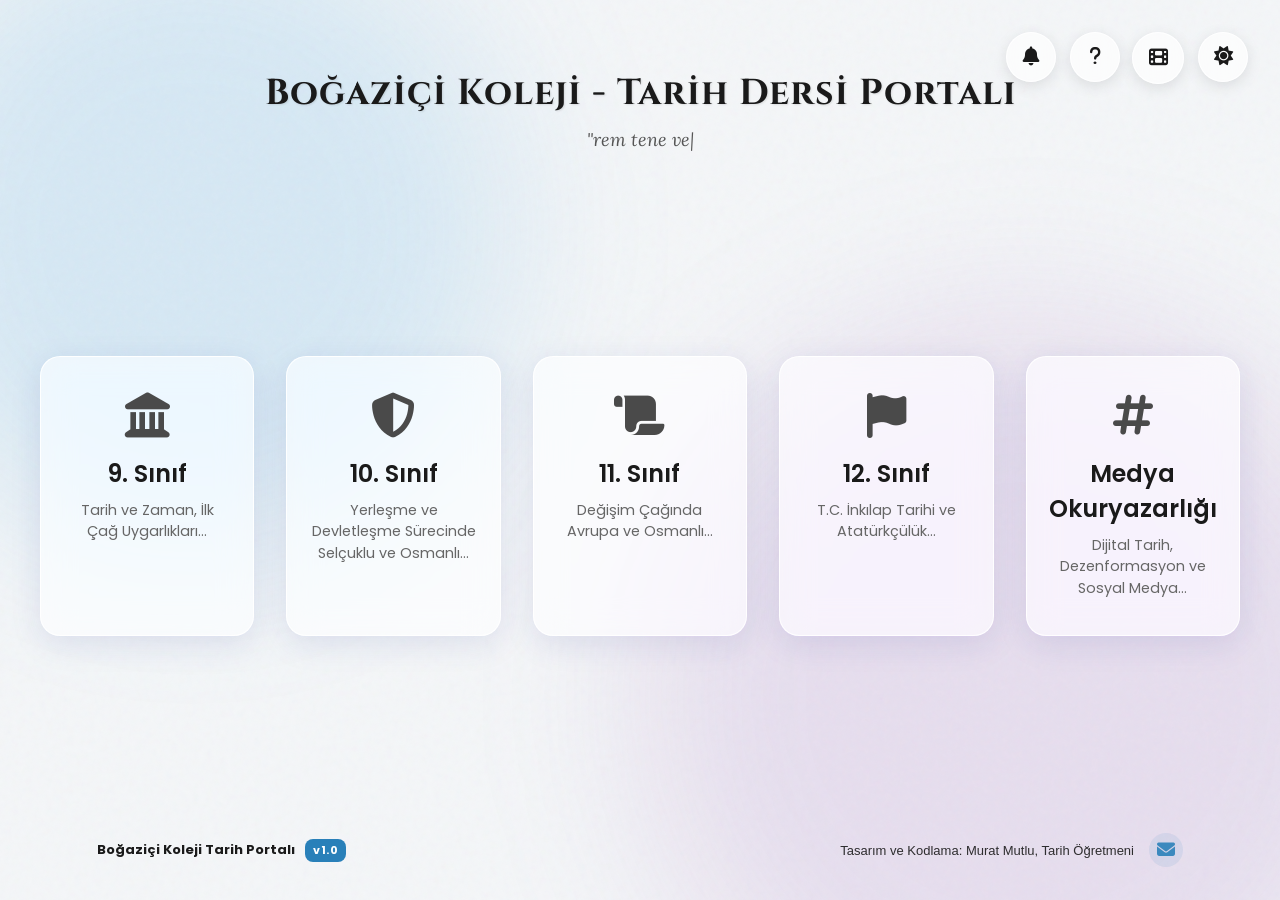
==== commit c603b9fc: "Update index.html" ====
--- a/index.html
+++ b/index.html
@@ -3,7 +3,7 @@
 <head>
     <meta charset="UTF-8">
     <meta name="viewport" content="width=device-width, initial-scale=1.0">
-    <title>Tarih Portalı | Özel Batman Boğaziçi Koleji MTAL</title>
+    <title>Tarih Portalı | Boğaziçi Koleji MTAL</title>
     
     <link rel="manifest" href="manifest.json">
     <meta name="theme-color" content="#1a1a1a">
@@ -21,6 +21,8 @@
             --gold-hover: #b3942e;
             --text-muted: #666;
             --deep-blue-overlay: rgba(10, 25, 47, 0.08);
+            --aurora-1: rgba(52, 152, 219, 0.15);
+            --aurora-2: rgba(155, 89, 182, 0.15);
         }
 
         /* --- Tema Modları İçin Renk Değişkenleri --- */
@@ -33,10 +35,12 @@
             --card-border: rgba(212, 175, 55, 0.35);
             --slogan-color: #6b5035;
             --icon-color: #5c4033;
+            --aurora-1: rgba(212, 175, 55, 0.15);
+            --aurora-2: rgba(139, 69, 19, 0.1);
         }
 
         body.theme-dark {
-            --bg-color: #1e1e24; /* Göz yormayan yumuşak siyah */
+            --bg-color: #1e1e24;
             --primary-dark: #e8e8e8;
             --text-muted: #a0a0a0;
             --deep-blue-overlay: rgba(0, 0, 0, 0.4);
@@ -44,12 +48,25 @@
             --card-border: rgba(70, 70, 75, 0.8);
             --slogan-color: #b0b0b0;
             --icon-color: #c0c0c0;
+            --aurora-1: rgba(41, 128, 185, 0.15);
+            --aurora-2: rgba(142, 68, 173, 0.15);
         }
 
         /* --- Animasyon Tanımları --- */
         @keyframes fadeInUp {
             from { opacity: 0; transform: translateY(30px); }
             to { opacity: 1; transform: translateY(0); }
+        }
+        
+        @keyframes floatBlob {
+            0% { transform: translate(0, 0) scale(1); }
+            33% { transform: translate(30px, -50px) scale(1.1); }
+            66% { transform: translate(-20px, 20px) scale(0.9); }
+            100% { transform: translate(0, 0) scale(1); }
+        }
+        
+        @keyframes blink {
+            50% { opacity: 0; }
         }
 
         /* --- Arka Plan ve Genel Ayarlar --- */
@@ -58,455 +75,213 @@
             padding: 0;
             font-family: 'Poppins', sans-serif;
             background-color: var(--bg-color, #f4f6f8);
-            background-image: 
-                linear-gradient(to bottom right, var(--deep-blue-overlay), transparent),
-                url("data:image/svg+xml,%3Csvg viewBox='0 0 200 200' xmlns='http://www.w3.org/2000/svg'%3E%3Cfilter id='noiseFilter'%3E%3CfeTurbulence type='fractalNoise' baseFrequency='0.65' numOctaves='3' stitchTiles='stitch'/%3E%3C/filter%3E%3Crect width='100%25' height='100%25' filter='url(%23noiseFilter)' opacity='0.04'/%3E%3C/svg%3E");
-            background-blend-mode: overlay;
             color: var(--primary-dark);
             height: 100vh;
             display: flex;
             flex-direction: column;
             overflow: hidden;
             transition: background-color 0.5s ease, color 0.5s ease;
-            
-            /* Metin seçilmesini engelleme (Güvenlik) */
             -webkit-user-select: none;
             -ms-user-select: none;
             user-select: none;
-
-            /* Firefox için özel scrollbar */
             scrollbar-width: thin;
             scrollbar-color: var(--gold) transparent;
         }
 
-        /* --- Özel Mobil Kaydırma Çubuğu --- */
+        /* Aurora Arka Plan Işıkları */
+        .aurora-bg {
+            position: fixed; top: 0; left: 0; width: 100vw; height: 100vh;
+            z-index: -2; pointer-events: none; overflow: hidden;
+            background-image: url("data:image/svg+xml,%3Csvg viewBox='0 0 200 200' xmlns='http://www.w3.org/2000/svg'%3E%3Cfilter id='noiseFilter'%3E%3CfeTurbulence type='fractalNoise' baseFrequency='0.65' numOctaves='3' stitchTiles='stitch'/%3E%3C/filter%3E%3Crect width='100%25' height='100%25' filter='url(%23noiseFilter)' opacity='0.04'/%3E%3C/svg%3E");
+        }
+        .blob-1, .blob-2 {
+            position: absolute; border-radius: 50%; filter: blur(80px);
+            animation: floatBlob 20s infinite alternate ease-in-out;
+        }
+        .blob-1 {
+            width: 50vw; height: 50vw; background: var(--aurora-1);
+            top: -10vh; left: -10vw;
+        }
+        .blob-2 {
+            width: 60vw; height: 60vw; background: var(--aurora-2);
+            bottom: -20vh; right: -10vw; animation-delay: -5s;
+        }
+
         ::-webkit-scrollbar { width: 6px; }
         ::-webkit-scrollbar-track { background: transparent; }
         ::-webkit-scrollbar-thumb { background: var(--gold); border-radius: 10px; }
         ::-webkit-scrollbar-thumb:hover { background: var(--gold-hover); }
 
-        /* --- Sağ Üst Butonlar (Tema, Sinema, Rehber, Duyurular) --- */
+        /* --- Sağ Üst Butonlar --- */
         .theme-btn, .cinema-btn, .guide-btn, .announcement-btn {
-            position: fixed;
-            top: 2rem;
-            width: 50px;
-            height: 50px;
-            border-radius: 50%;
+            position: fixed; top: 2rem; width: 50px; height: 50px; border-radius: 50%;
             background: var(--card-bg, rgba(255, 255, 255, 0.65));
-            backdrop-filter: blur(10px);
-            -webkit-backdrop-filter: blur(10px);
+            backdrop-filter: blur(10px); -webkit-backdrop-filter: blur(10px);
             border: 1px solid var(--card-border, rgba(255, 255, 255, 0.9));
-            color: var(--primary-dark);
-            font-size: 1.2rem;
-            cursor: pointer;
+            color: var(--primary-dark); font-size: 1.2rem; cursor: pointer;
             box-shadow: 0 4px 15px rgba(0,0,0,0.1);
             transition: all 0.4s cubic-bezier(0.175, 0.885, 0.32, 1.275);
-            z-index: 1000;
-            display: flex;
-            align-items: center;
-            justify-content: center;
-            text-decoration: none;
-        }
-
-        .theme-btn {
-            right: 2rem;
-        }
-
-        .cinema-btn {
-            right: 6rem;
-        }
-
-        .guide-btn {
-            right: 10rem;
-        }
-
-        .announcement-btn {
-            right: 14rem;
-        }
-
-        .theme-btn:hover {
-            transform: scale(1.15) rotate(15deg);
-            border-color: var(--gold);
-            color: var(--gold);
-        }
-
-        .cinema-btn:hover {
-            transform: scale(1.15) rotate(-15deg);
-            border-color: var(--gold);
-            color: var(--gold);
-        }
-
-        .guide-btn:hover, .announcement-btn:hover {
-            transform: scale(1.15) translateY(-3px);
-            border-color: var(--gold);
-            color: var(--gold);
-        }
-
-        /* --- Modal (Rehber ve Duyuru Penceresi) Stilleri --- */
-        .modal-overlay {
-            position: fixed;
-            top: 0;
-            left: 0;
-            width: 100%;
-            height: 100%;
-            background: rgba(0, 0, 0, 0.7);
-            backdrop-filter: blur(5px);
-            -webkit-backdrop-filter: blur(5px);
-            display: flex;
-            align-items: center;
-            justify-content: center;
-            z-index: 2000;
-            opacity: 0;
-            visibility: hidden;
-            transition: all 0.3s ease;
-        }
-
-        .modal-overlay.active {
-            opacity: 1;
-            visibility: visible;
-        }
-
-        .modal-content {
-            background: var(--card-bg, #ffffff);
-            border: 1px solid var(--card-border, #e5e7eb);
-            border-radius: 20px;
-            width: 90%;
-            max-width: 550px;
-            padding: 2.5rem;
-            position: relative;
-            transform: translateY(-30px) scale(0.95);
-            transition: all 0.4s cubic-bezier(0.175, 0.885, 0.32, 1.275);
-            box-shadow: 0 25px 50px -12px rgba(0, 0, 0, 0.25);
-            color: var(--primary-dark);
-        }
-
-        .modal-overlay.active .modal-content {
-            transform: translateY(0) scale(1);
-        }
-
-        .modal-close {
-            position: absolute;
-            top: 1.5rem;
-            right: 1.5rem;
-            background: #e74c3c;
-            color: white;
-            border: none;
-            width: 35px;
-            height: 35px;
-            border-radius: 50%;
-            display: flex;
-            align-items: center;
-            justify-content: center;
-            font-size: 1.1rem;
-            cursor: pointer;
-            transition: transform 0.2s, background 0.2s;
-            box-shadow: 0 4px 6px rgba(231, 76, 60, 0.3);
-        }
-
-        .modal-close:hover {
-            transform: scale(1.1);
-            background: #c0392b;
-        }
-
-        .modal-header {
-            display: flex;
-            align-items: center;
-            gap: 12px;
-            font-size: 1.6rem;
-            font-weight: 600;
-            color: #2980b9;
-            border-bottom: 2px solid #3498db;
-            padding-bottom: 1rem;
-            margin-bottom: 1.5rem;
-        }
-
-        /* Modal İçindeki Link Stilleri */
-        .modal-body a {
-            color: #e67e22;
-            text-decoration: none;
-            font-weight: 600;
-            border-bottom: 1px dashed #e67e22;
-            transition: all 0.3s ease;
-        }
-
-        .modal-body a:hover {
-            color: var(--gold);
-            border-bottom-color: var(--gold);
-        }
-
-        /* Rehber Modal Stilleri */
-        .guide-step {
-            display: flex;
-            gap: 1rem;
-            margin-bottom: 1.5rem;
-            align-items: flex-start;
-        }
-
-        .guide-step:last-child {
-            margin-bottom: 0;
-        }
-
-        .step-icon {
-            width: 36px;
-            height: 36px;
-            border-radius: 50%;
-            display: flex;
-            align-items: center;
-            justify-content: center;
-            color: white;
-            font-weight: 600;
-            font-size: 1.1rem;
-            flex-shrink: 0;
-            box-shadow: 0 4px 6px rgba(0,0,0,0.1);
-            margin-top: 3px;
-        }
-
-        .step-icon.blue { background-color: #3498db; }
-        .step-icon.orange { background-color: #e67e22; }
-        .step-icon.green { background-color: #2ecc71; }
-        .step-icon.purple { background-color: #9b59b6; }
-
-        .step-text h3 {
-            margin: 0 0 0.3rem 0;
-            font-size: 1.1rem;
-            color: var(--primary-dark);
-            transition: color 0.5s ease;
-        }
-
-        .step-text p {
-            margin: 0;
-            font-size: 0.9rem;
-            color: var(--text-muted);
-            line-height: 1.5;
-            transition: color 0.5s ease;
-        }
-
-        /* Duyuru Modal Stilleri */
-        .announcement-item {
-            padding: 1rem 0;
-            border-bottom: 1px solid var(--card-border);
-            color: var(--primary-dark);
-            font-size: 0.95rem;
-            line-height: 1.6;
-            transition: color 0.5s ease;
-        }
-
-        .announcement-item:last-child {
-            border-bottom: none;
-            padding-bottom: 0;
-        }
-
-        .announcement-item strong {
-            color: #2980b9;
-        }
+            z-index: 1000; display: flex; align-items: center; justify-content: center; text-decoration: none;
+        }
+        .theme-btn { right: 2rem; }
+        .cinema-btn { right: 6rem; }
+        .guide-btn { right: 10rem; }
+        .announcement-btn { right: 14rem; }
+        .theme-btn:hover { transform: scale(1.15) rotate(15deg); border-color: var(--gold); color: var(--gold); }
+        .cinema-btn:hover { transform: scale(1.15) rotate(-15deg); border-color: var(--gold); color: var(--gold); }
+        .guide-btn:hover, .announcement-btn:hover { transform: scale(1.15) translateY(-3px); border-color: var(--gold); color: var(--gold); }
+
+        /* --- Modallar --- */
+        .modal-overlay { position: fixed; top: 0; left: 0; width: 100%; height: 100%; background: rgba(0, 0, 0, 0.7); backdrop-filter: blur(5px); -webkit-backdrop-filter: blur(5px); display: flex; align-items: center; justify-content: center; z-index: 2000; opacity: 0; visibility: hidden; transition: all 0.3s ease; }
+        .modal-overlay.active { opacity: 1; visibility: visible; }
+        .modal-content { background: var(--card-bg, #ffffff); border: 1px solid var(--card-border, #e5e7eb); border-radius: 20px; width: 90%; max-width: 550px; padding: 2.5rem; position: relative; transform: translateY(-30px) scale(0.95); transition: all 0.4s cubic-bezier(0.175, 0.885, 0.32, 1.275); box-shadow: 0 25px 50px -12px rgba(0, 0, 0, 0.25); color: var(--primary-dark); }
+        .modal-overlay.active .modal-content { transform: translateY(0) scale(1); }
+        .modal-close { position: absolute; top: 1.5rem; right: 1.5rem; background: #e74c3c; color: white; border: none; width: 35px; height: 35px; border-radius: 50%; display: flex; align-items: center; justify-content: center; font-size: 1.1rem; cursor: pointer; transition: transform 0.2s, background 0.2s; box-shadow: 0 4px 6px rgba(231, 76, 60, 0.3); }
+        .modal-close:hover { transform: scale(1.1); background: #c0392b; }
+        .modal-header { display: flex; align-items: center; gap: 12px; font-size: 1.6rem; font-weight: 600; color: #2980b9; border-bottom: 2px solid #3498db; padding-bottom: 1rem; margin-bottom: 1.5rem; }
+        .modal-body a { color: #e67e22; text-decoration: none; font-weight: 600; border-bottom: 1px dashed #e67e22; transition: all 0.3s ease; }
+        .modal-body a:hover { color: var(--gold); border-bottom-color: var(--gold); }
+        .guide-step { display: flex; gap: 1rem; margin-bottom: 1.5rem; align-items: flex-start; }
+        .guide-step:last-child { margin-bottom: 0; }
+        .step-icon { width: 36px; height: 36px; border-radius: 50%; display: flex; align-items: center; justify-content: center; color: white; font-weight: 600; font-size: 1.1rem; flex-shrink: 0; box-shadow: 0 4px 6px rgba(0,0,0,0.1); margin-top: 3px; }
+        .step-icon.blue { background-color: #3498db; } .step-icon.orange { background-color: #e67e22; } .step-icon.green { background-color: #2ecc71; } .step-icon.purple { background-color: #9b59b6; }
+        .step-text h3 { margin: 0 0 0.3rem 0; font-size: 1.1rem; color: var(--primary-dark); transition: color 0.5s ease; }
+        .step-text p { margin: 0; font-size: 0.9rem; color: var(--text-muted); line-height: 1.5; transition: color 0.5s ease; }
+        .announcement-item { padding: 1rem 0; border-bottom: 1px solid var(--card-border); color: var(--primary-dark); font-size: 0.95rem; line-height: 1.6; transition: color 0.5s ease; }
+        .announcement-item:last-child { border-bottom: none; padding-bottom: 0; }
+        .announcement-item strong { color: #2980b9; }
 
         /* --- Başlık ve Slogan Alanı --- */
-        header {
-            text-align: center;
-            padding: 5vh 1rem 2vh;
-            animation: fadeInUp 1s ease-out forwards;
-        }
-        
-        header h1 {
-            font-family: 'Cinzel', serif;
-            color: var(--primary-dark);
-            font-size: clamp(2rem, 4vh, 2.8rem);
-            margin-bottom: 1vh;
-            letter-spacing: 1px;
-            text-shadow: 1px 1px 2px rgba(0,0,0,0.1);
-            transition: color 0.5s ease;
-        }
-        
-        header .slogan {
-            font-family: 'Lora', serif;
-            font-style: italic;
-            color: var(--slogan-color, #555);
-            font-size: clamp(1rem, 2vh, 1.2rem);
-            max-width: 800px;
-            margin: 0 auto;
-            line-height: 1.6;
-            opacity: 0;
-            animation: fadeInUp 1s ease-out 0.3s forwards;
-            transition: color 0.5s ease;
-        }
+        header { text-align: center; padding: 5vh 1rem 2vh; animation: fadeInUp 1s ease-out forwards; }
+        header h1 { font-family: 'Cinzel', serif; color: var(--primary-dark); font-size: clamp(2rem, 4vh, 2.8rem); margin-bottom: 1vh; letter-spacing: 1px; text-shadow: 1px 1px 2px rgba(0,0,0,0.1); transition: color 0.5s ease; }
+        header .slogan { font-family: 'Lora', serif; font-style: italic; color: var(--slogan-color, #555); font-size: clamp(1rem, 2vh, 1.2rem); max-width: 800px; margin: 0 auto; line-height: 1.6; transition: color 0.5s ease; min-height: 30px;}
+        .typewriter-cursor::after { content: '|'; animation: blink 1s infinite step-end; }
 
         /* --- Kart Grid Yapısı --- */
-        .container {
-            flex: 1;
-            display: grid;
-            grid-template-columns: repeat(4, 1fr);
-            gap: 2rem;
-            max-width: 1200px;
-            margin: 0 auto;
-            padding: 0 2rem;
-            align-content: center;
-        }
-
-        /* --- Glassmorphism (Cam Efekti) Kart Tasarımı --- */
+        .container { flex: 1; display: grid; grid-template-columns: repeat(auto-fit, minmax(200px, 1fr)); gap: 2rem; max-width: 1200px; margin: 0 auto; padding: 0 2rem; align-content: center; perspective: 1000px; }
+
+        /* --- Glassmorphism ve 3D Kart Tasarımı --- */
         .card {
             background: var(--card-bg, rgba(255, 255, 255, 0.65));
-            backdrop-filter: blur(16px) saturate(180%);
-            -webkit-backdrop-filter: blur(16px) saturate(180%);
-            border: 1px solid var(--card-border, rgba(255, 255, 255, 0.9));
-            border-radius: 20px;
-            padding: 4vh 1.5rem;
-            text-align: center;
-            text-decoration: none;
-            color: inherit;
+            backdrop-filter: blur(16px) saturate(180%); -webkit-backdrop-filter: blur(16px) saturate(180%);
+            border: 1px solid var(--card-border, rgba(255, 255, 255, 0.9)); border-radius: 20px;
+            padding: 4vh 1.5rem; text-align: center; text-decoration: none; color: inherit;
             box-shadow: 0 8px 32px 0 rgba(31, 38, 135, 0.1);
-            transition: all 0.4s cubic-bezier(0.175, 0.885, 0.32, 1.275);
-            display: flex;
-            flex-direction: column;
-            align-items: center;
-            opacity: 0;
-            animation: fadeInUp 0.8s ease-out forwards;
-        }
+            display: flex; flex-direction: column; align-items: center;
+            opacity: 0; animation: fadeInUp 0.8s ease-out forwards;
+            position: relative; overflow: hidden;
+            transform-style: preserve-3d; transition: transform 0.2s ease-out, border-color 0.4s;
+        }
+
+        /* Işık Parlama (Glare) Efekti */
+        .card::before {
+            content: ''; position: absolute; top: 0; left: 0; width: 100%; height: 100%;
+            background: radial-gradient(circle at var(--mouseX, 50%) var(--mouseY, 50%), rgba(255,255,255,0.3) 0%, transparent 50%);
+            opacity: 0; transition: opacity 0.3s; pointer-events: none; z-index: 2; mix-blend-mode: overlay;
+        }
+        .card:hover::before { opacity: 1; }
+
+        /* Gizli Silüetler */
+        .card::after {
+            font-family: "Font Awesome 6 Free"; font-weight: 900; position: absolute;
+            right: -10%; bottom: -15%; font-size: 180px; opacity: 0; 
+            transition: all 0.6s cubic-bezier(0.175, 0.885, 0.32, 1.275); 
+            z-index: 0; pointer-events: none; color: inherit;
+        }
+        .card:hover::after { opacity: 0.06; transform: scale(1.1) rotate(-15deg); }
+        .card:nth-child(1)::after { content: '\f66f'; } /* 9. Sınıf: Tapınak */
+        .card:nth-child(2)::after { content: '\f66b'; } /* 10. Sınıf: Cami/Selçuklu */
+        .card:nth-child(3)::after { content: '\f70e'; } /* 11. Sınıf: Ferman */
+        .card:nth-child(4)::after { content: '\f555'; } /* 12. Sınıf: Ay Yıldız/Bayrak */
+        .card:nth-child(5)::after { content: '\f1e2'; } /* Medya: Küresel Ağ */
+
+        .card > * { position: relative; z-index: 1; transform: translateZ(30px); }
 
         .card:nth-child(1) { animation-delay: 0.5s; }
         .card:nth-child(2) { animation-delay: 0.7s; }
         .card:nth-child(3) { animation-delay: 0.9s; }
         .card:nth-child(4) { animation-delay: 1.1s; }
-
-        /* Genel Hover Animasyonu */
-        .card:hover {
-            transform: translateY(-12px) scale(1.02);
-        }
-
-        .card .icon {
-            font-size: clamp(2.5rem, 5vh, 3rem);
-            margin-bottom: 2vh;
-            color: var(--icon-color, #4a4a4a);
-            transition: all 0.4s ease;
-        }
-        
-        .card:hover .icon {
-            transform: scale(1.15) rotate(5deg);
-        }
-
-        /* 9. Sınıf Hover - Altın Sarısı (Mevcut) */
-        .card:nth-child(1):hover {
-            border-color: var(--gold);
-            box-shadow: 
-                0 20px 50px rgba(212, 175, 55, 0.3),
-                0 0 20px rgba(212, 175, 55, 0.1) inset;
-        }
-        .card:nth-child(1):hover .icon { color: var(--gold); }
-
-        /* 10. Sınıf Hover - Selçuklu/Osmanlı (Çini Turkuazı) */
-        .card:nth-child(2):hover {
-            border-color: #00ad9f;
-            box-shadow: 
-                0 20px 50px rgba(0, 173, 159, 0.3),
-                0 0 20px rgba(0, 173, 159, 0.1) inset;
-        }
-        .card:nth-child(2):hover .icon { color: #00ad9f; }
-
-        /* 11. Sınıf Hover - Prusya Mavisi */
-        .card:nth-child(3):hover {
-            border-color: #003153;
-            box-shadow: 
-                0 20px 50px rgba(0, 49, 83, 0.3),
-                0 0 20px rgba(0, 49, 83, 0.1) inset;
-        }
-        .card:nth-child(3):hover .icon { color: #003153; }
-
-        /* 12. Sınıf Hover - Cumhuriyet Kırmızısı */
-        .card:nth-child(4):hover {
-            border-color: #E30A17;
-            box-shadow: 
-                0 20px 50px rgba(227, 10, 23, 0.3),
-                0 0 20px rgba(227, 10, 23, 0.1) inset;
-        }
-        .card:nth-child(4):hover .icon { color: #E30A17; }
-
-        .card h2 {
-            font-size: clamp(1.2rem, 3vh, 1.5rem);
-            margin: 0 0 1vh;
-            color: var(--primary-dark);
-            font-weight: 600;
-            transition: color 0.5s ease;
-        }
-
-        .card p {
-            font-size: 0.9rem;
-            line-height: 1.5;
-            color: var(--text-muted);
-            margin: 0;
-            transition: color 0.5s ease;
-        }
-
-        /* --- Footer --- */
-        footer {
-            text-align: center;
-            padding: 2vh;
-            font-size: 0.85rem;
-            font-family: 'Lora', serif;
-            color: var(--slogan-color, #888);
-            margin-top: auto;
-            opacity: 0;
-            animation: fadeInUp 1s ease-out 1.3s forwards;
-            transition: color 0.5s ease;
-        }
-
-        /* --- Responsive ve Mobil Uyumluluk --- */
-        @media (max-width: 1024px) {
-            .container { grid-template-columns: repeat(2, 1fr); gap: 1.5rem; }
-        }
-
+        .card:nth-child(5) { animation-delay: 1.3s; }
+
+        .card .icon { font-size: clamp(2.5rem, 5vh, 3rem); margin-bottom: 2vh; color: var(--icon-color, #4a4a4a); transition: all 0.4s ease; }
+        
+        .card:nth-child(1):hover { border-color: var(--gold); }
+        .card:nth-child(1):hover .icon { color: var(--gold); text-shadow: 0 0 20px rgba(212,175,55,0.4); }
+        .card:nth-child(2):hover { border-color: #00ad9f; }
+        .card:nth-child(2):hover .icon { color: #00ad9f; text-shadow: 0 0 20px rgba(0,173,159,0.4); }
+        .card:nth-child(3):hover { border-color: #003153; }
+        .card:nth-child(3):hover .icon { color: #003153; text-shadow: 0 0 20px rgba(0,49,83,0.4); }
+        .card:nth-child(4):hover { border-color: #E30A17; }
+        .card:nth-child(4):hover .icon { color: #E30A17; text-shadow: 0 0 20px rgba(227,10,23,0.4); }
+        .card:nth-child(5):hover { border-color: #8e44ad; }
+        .card:nth-child(5):hover .icon { color: #8e44ad; text-shadow: 0 0 20px rgba(142,68,173,0.4); }
+
+        .card h2 { font-size: clamp(1.2rem, 3vh, 1.5rem); margin: 0 0 1vh; color: var(--primary-dark); font-weight: 600; transition: color 0.5s ease; }
+        .card p { font-size: 0.9rem; line-height: 1.5; color: var(--text-muted); margin: 0; transition: color 0.5s ease; }
+
+        /* --- Yeni Footer Alanı --- */
+        .footer-wrapper {
+            padding: 0 2rem 2vh;
+            max-width: 1200px;
+            margin: auto auto 0;
+            width: 100%;
+            box-sizing: border-box;
+            opacity: 0; animation: fadeInUp 1s ease-out 1.5s forwards;
+        }
+        
+        .modern-footer {
+            display: flex; justify-content: space-between; align-items: center;
+            padding: 15px 25px; border-radius: 16px;
+            background: transparent; 
+            border: none;
+            color: var(--primary-dark); font-size: 13px; font-weight: 500;
+            box-shadow: none;
+            transition: all 0.5s ease;
+        }
+        
+        .footer-left { display: flex; align-items: center; gap: 10px; }
+        .version-badge { background: #2980b9; color: white; padding: 3px 8px; border-radius: 8px; font-size: 11px; font-weight: 700; letter-spacing: 0.5px; }
+        .footer-right { display: flex; align-items: center; gap: 15px; opacity: 0.9; }
+        .footer-mail-btn { color: #2980b9; font-size: 18px; transition: all 0.3s; text-decoration: none; display: flex; align-items: center; justify-content: center; width: 34px; height: 34px; background: rgba(41, 128, 185, 0.1); border-radius: 50%; }
+        .footer-mail-btn:hover { transform: scale(1.15) rotate(10deg); background: #2980b9; color: #fff; box-shadow: 0 4px 10px rgba(41, 128, 185, 0.3);}
+
+        @media (max-width: 1024px) { .container { grid-template-columns: repeat(2, 1fr); gap: 1.5rem; } }
         @media (max-width: 768px) {
             body { height: auto; min-height: 100vh; overflow-y: visible; }
             header { padding: 3rem 1rem 1.5rem; }
-            .container { grid-template-columns: 1fr; margin: 1rem auto 3rem; padding: 0 1.5rem; gap: 1.5rem; }
+            .container { grid-template-columns: 1fr; margin: 1rem auto 2rem; padding: 0 1.5rem; gap: 1.5rem; }
             .card { padding: 2.5rem 1.5rem; }
-            
-            /* Mobil Buton Konumlandırmaları */
             .theme-btn { top: 1rem; right: 1rem; width: 40px; height: 40px; font-size: 1rem; }
             .cinema-btn { top: 1rem; right: 4.5rem; width: 40px; height: 40px; font-size: 1rem; }
             .guide-btn { top: 1rem; right: 8rem; width: 40px; height: 40px; font-size: 1rem; }
             .announcement-btn { top: 1rem; right: 11.5rem; width: 40px; height: 40px; font-size: 1rem; }
-            
             .modal-content { padding: 2rem 1.5rem; }
+            .modern-footer { flex-direction: column; text-align: center; gap: 12px; padding: 15px; }
+            .footer-right { flex-direction: column; gap: 10px; }
         }
     </style>
 </head>
 <body>
 
-    <button id="announcementToggle" class="announcement-btn" title="Duyurular ve Ödevler">
-        <i class="fas fa-bell"></i>
-    </button>
-
-    <button id="guideToggle" class="guide-btn" title="Nasıl Kullanılır?">
-        <i class="fas fa-question"></i>
-    </button>
-
-    <a href="https://sinema.kirkyama.uk" class="cinema-btn" title="Boğaziçi Sinema" target="_blank" rel="noopener noreferrer">
-        <i class="fas fa-film"></i>
-    </a>
-
-    <button id="themeToggle" class="theme-btn" title="Temayı Değiştir">
-        <i class="fas fa-sun"></i>
-    </button>
+    <div class="aurora-bg">
+        <div class="blob-1"></div>
+        <div class="blob-2"></div>
+    </div>
+
+    <button id="announcementToggle" class="announcement-btn" title="Duyurular ve Ödevler"><i class="fas fa-bell"></i></button>
+    <button id="guideToggle" class="guide-btn" title="Nasıl Kullanılır?"><i class="fas fa-question"></i></button>
+    <a href="https://sinema.kirkyama.uk" class="cinema-btn" title="Boğaziçi Sinema" target="_blank" rel="noopener noreferrer"><i class="fas fa-film"></i></a>
+    <button id="themeToggle" class="theme-btn" title="Temayı Değiştir"><i class="fas fa-sun"></i></button>
 
     <div id="announcementModal" class="modal-overlay">
         <div class="modal-content">
             <button id="closeAnnouncementModal" class="modal-close"><i class="fas fa-times"></i></button>
-            <div class="modal-header">
-                <i class="fas fa-bullhorn"></i> Duyurular ve Ödevler
-            </div>
-            
+            <div class="modal-header"><i class="fas fa-bullhorn"></i> Duyurular ve Ödevler</div>
             <div class="modal-body">
-                <div class="announcement-item">
-                    <strong>9. Sınıf:</strong> 9. sınıflarımızın bu haftaki ödevi Eskiçağ'da Yönetenler ve Savaşanlar <a href="sinif9.html">testleridir</a>. Bu ödevin süresi 3 Mart 2026'dır.
-                </div>
-                <div class="announcement-item">
-                    <strong>10. Sınıf:</strong> 10. sınıflarımızın bu haftaki ödevi Eskiçağ'da Yönetenler ve Savaşanlar <a href="sinif10.html">testleridir</a>. Bu ödevin süresi 3 Mart 2026'dır.
-                </div>
-                <div class="announcement-item">
-                    <strong>11. Sınıf:</strong> 11. sınıflarımızın bu haftaki ödevi Eskiçağ'da Yönetenler ve Savaşanlar <a href="sinif11.html">testleridir</a>. Bu ödevin süresi 3 Mart 2026'dır.
-                </div>
-                <div class="announcement-item">
-                    <strong>12. Sınıf:</strong> 12. sınıflarımızın bu haftaki ödevi Eskiçağ'da Yönetenler ve Savaşanlar <a href="sinif12.html">testleridir</a>. Bu ödevin süresi 3 Mart 2026'dır.
-                </div>
+                <div class="announcement-item"><strong>9. Sınıf:</strong> 9. sınıflarımızın bu haftaki ödevi Eskiçağ'da Yönetenler ve Savaşanlar <a href="sinif9.html">testleridir</a>. Bu ödevin süresi 3 Mart 2026'dır.</div>
+                <div class="announcement-item"><strong>10. Sınıf:</strong> 10. sınıflarımızın bu haftaki ödevi Eskiçağ'da Yönetenler ve Savaşanlar <a href="sinif10.html">testleridir</a>. Bu ödevin süresi 3 Mart 2026'dır.</div>
+                <div class="announcement-item"><strong>11. Sınıf:</strong> 11. sınıflarımızın bu haftaki ödevi Eskiçağ'da Yönetenler ve Savaşanlar <a href="sinif11.html">testleridir</a>. Bu ödevin süresi 3 Mart 2026'dır.</div>
+                <div class="announcement-item"><strong>12. Sınıf:</strong> 12. sınıflarımızın bu haftaki ödevi Eskiçağ'da Yönetenler ve Savaşanlar <a href="sinif12.html">testleridir</a>. Bu ödevin süresi 3 Mart 2026'dır.</div>
             </div>
         </div>
     </div>
@@ -514,49 +289,19 @@
     <div id="guideModal" class="modal-overlay">
         <div class="modal-content">
             <button id="closeGuideModal" class="modal-close"><i class="fas fa-times"></i></button>
-            <div class="modal-header">
-                <i class="fas fa-book-open"></i> Nasıl Kullanılır?
-            </div>
-            
+            <div class="modal-header"><i class="fas fa-book-open"></i> Nasıl Kullanılır?</div>
             <div class="modal-body">
-                <div class="guide-step">
-                    <div class="step-icon blue">1</div>
-                    <div class="step-text">
-                        <h3>Sınıfını Seç ve Başla</h3>
-                        <p>Aşağıdaki listeden bulunduğun sınıf düzeyini seçerek o yıla ait tarih konularına hızlıca giriş yapabilirsin.</p>
-                    </div>
-                </div>
-                
-                <div class="guide-step">
-                    <div class="step-icon orange">2</div>
-                    <div class="step-text">
-                        <h3>İçerikleri Keşfet</h3>
-                        <p>Sınıfını seçtikten sonra karşına çıkacak özetler, testler ve etkinliklerle tarih bilgisini pekiştir.</p>
-                    </div>
-                </div>
-
-                <div class="guide-step">
-                    <div class="step-icon green">3</div>
-                    <div class="step-text">
-                        <h3>Görünümü Kendine Göre Ayarla</h3>
-                        <p>Sağ üst köşedeki "Güneş/Ay" ikonuna tıklayarak okuma deneyimini artıracak gece veya sepya modlarına geçiş yap.</p>
-                    </div>
-                </div>
-
-                <div class="guide-step">
-                    <div class="step-icon purple"><i class="fas fa-film"></i></div>
-                    <div class="step-text">
-                        <h3>Boğaziçi Sinema'ya Geçiş</h3>
-                        <p>Yine sağ üstteki film ikonuna tıklayarak okulumuzun tarihi ve eğitici sinema arşivine doğrudan ulaşabilirsin.</p>
-                    </div>
-                </div>
+                <div class="guide-step"><div class="step-icon blue">1</div><div class="step-text"><h3>Sınıfını Seç ve Başla</h3><p>Aşağıdaki listeden bulunduğun sınıf düzeyini seçerek o yıla ait tarih konularına hızlıca giriş yapabilirsin.</p></div></div>
+                <div class="guide-step"><div class="step-icon orange">2</div><div class="step-text"><h3>İçerikleri Keşfet</h3><p>Sınıfını seçtikten sonra karşına çıkacak özetler, testler ve etkinliklerle tarih bilgisini pekiştir.</p></div></div>
+                <div class="guide-step"><div class="step-icon green">3</div><div class="step-text"><h3>Görünümü Kendine Göre Ayarla</h3><p>Sağ üst köşedeki "Güneş/Ay" ikonuna tıklayarak okuma deneyimini artıracak gece veya sepya modlarına geçiş yap.</p></div></div>
+                <div class="guide-step"><div class="step-icon purple"><i class="fas fa-film"></i></div><div class="step-text"><h3>Boğaziçi Sinema'ya Geçiş</h3><p>Yine sağ üstteki film ikonuna tıklayarak okulumuzun tarihi ve eğitici sinema arşivine doğrudan ulaşabilirsin.</p></div></div>
             </div>
         </div>
     </div>
 
     <header>
-        <h1>Boğaziçi Koleji MTAL - Tarih Dersi Portalı</h1>
-        <div class="slogan">"rem tene verba sequentur. — Cato"</div>
+        <h1>Boğaziçi Koleji - Tarih Dersi Portalı</h1>
+        <div class="slogan typewriter-cursor" id="catoSlogan"></div>
     </header>
 
     <div class="container">
@@ -583,102 +328,85 @@
             <h2>12. Sınıf</h2>
             <p>T.C. İnkılap Tarihi ve Atatürkçülük...</p>
         </a>
+
+        <a href="sosyal_medya.html" class="card">
+            <i class="icon fas fa-hashtag"></i>
+            <h2>Medya Okuryazarlığı</h2>
+            <p>Dijital Tarih, Dezenformasyon ve Sosyal Medya...</p>
+        </a>
     </div>
 
-    <footer>
-        Tasarım ve kodlama: Murat Mutlu, Tarih Öğretmeni &copy; 2026
-    </footer>
+    <div class="footer-wrapper">
+        <div class="modern-footer">
+            <div class="footer-left">
+                <span><strong>Boğaziçi Koleji Tarih Portalı</strong></span>
+                <span class="version-badge">v1.0</span>
+            </div>
+            <div class="footer-right">
+                <span>Tasarım ve Kodlama: Murat Mutlu, Tarih Öğretmeni</span>
+                <a href="mailto:murat@kirkyama.uk" class="footer-mail-btn" title="Öğretmene E-Posta Gönder"><i class="fa-solid fa-envelope"></i></a>
+            </div>
+        </div>
+    </div>
 
     <script>
-        // --- Modal (Rehber ve Duyuru) Kontrol Mantığı ---
-        const guideToggle = document.getElementById('guideToggle');
-        const guideModal = document.getElementById('guideModal');
-        const closeGuideModal = document.getElementById('closeGuideModal');
-
-        const announcementToggle = document.getElementById('announcementToggle');
-        const announcementModal = document.getElementById('announcementModal');
-        const closeAnnouncementModal = document.getElementById('closeAnnouncementModal');
-
-        // Rehber Modalını aç
-        guideToggle.addEventListener('click', () => {
-            guideModal.classList.add('active');
-        });
-
-        // Rehber Modalını kapat (Çarpı butonu ile)
-        closeGuideModal.addEventListener('click', () => {
-            guideModal.classList.remove('active');
-        });
-
-        // Duyuru Modalını aç
-        announcementToggle.addEventListener('click', () => {
-            announcementModal.classList.add('active');
-        });
-
-        // Duyuru Modalını kapat (Çarpı butonu ile)
-        closeAnnouncementModal.addEventListener('click', () => {
-            announcementModal.classList.remove('active');
-        });
-
-        // Modalları kapat (Arka plana tıklayarak)
-        window.addEventListener('click', (e) => {
-            if (e.target === guideModal) {
-                guideModal.classList.remove('active');
-            }
-            if (e.target === announcementModal) {
-                announcementModal.classList.remove('active');
-            }
-        });
-
-        // --- Tema Değiştirme Mantığı ---
-        const themeToggle = document.getElementById('themeToggle');
-        const themeIcon = themeToggle.querySelector('i');
-        let currentThemeIndex = 0; // 0: Aydınlık, 1: Sepya, 2: Gece
-
+        // Orijinal Modallar ve Temalar (Dokunulmadı)
+        const guideToggle = document.getElementById('guideToggle'); const guideModal = document.getElementById('guideModal'); const closeGuideModal = document.getElementById('closeGuideModal');
+        const announcementToggle = document.getElementById('announcementToggle'); const announcementModal = document.getElementById('announcementModal'); const closeAnnouncementModal = document.getElementById('closeAnnouncementModal');
+        guideToggle.addEventListener('click', () => { guideModal.classList.add('active'); }); closeGuideModal.addEventListener('click', () => { guideModal.classList.remove('active'); });
+        announcementToggle.addEventListener('click', () => { announcementModal.classList.add('active'); }); closeAnnouncementModal.addEventListener('click', () => { announcementModal.classList.remove('active'); });
+        window.addEventListener('click', (e) => { if (e.target === guideModal) guideModal.classList.remove('active'); if (e.target === announcementModal) announcementModal.classList.remove('active'); });
+
+        const themeToggle = document.getElementById('themeToggle'); const themeIcon = themeToggle.querySelector('i'); let currentThemeIndex = 0; 
         themeToggle.addEventListener('click', () => {
             currentThemeIndex = (currentThemeIndex + 1) % 3;
+            if (currentThemeIndex === 0) { document.body.className = ''; themeIcon.className = 'fas fa-sun'; } 
+            else if (currentThemeIndex === 1) { document.body.className = 'theme-sepia'; themeIcon.className = 'fas fa-book-open'; } 
+            else if (currentThemeIndex === 2) { document.body.className = 'theme-dark'; themeIcon.className = 'fas fa-moon'; }
+        });
+
+        document.addEventListener('contextmenu', function(e) { e.preventDefault(); });
+        document.onkeydown = function(e) { if (e.keyCode === 123) return false; if (e.ctrlKey && e.shiftKey && (e.keyCode === 73 || e.keyCode === 74)) return false; if (e.ctrlKey && e.keyCode === 85) return false; if (e.ctrlKey && e.keyCode === 67) return false; if (e.ctrlKey && e.keyCode === 83) return false; };
+        document.addEventListener('dragstart', function(e) { e.preventDefault(); });
+
+        if ('serviceWorker' in navigator) { window.addEventListener('load', () => { navigator.serviceWorker.register('./sw.js').then(registration => { console.log('ServiceWorker başarıyla kaydedildi: ', registration.scope); }).catch(err => { console.log('ServiceWorker kaydı başarısız: ', err); }); }); }
+
+        /* YENİ: Daktilo Efekti Motoru */
+        const slogan = document.getElementById('catoSlogan');
+        const text = '"rem tene verba sequentur. — Cato"';
+        let i = 0;
+        setTimeout(() => {
+            const typeWriter = setInterval(() => {
+                if(i < text.length) { slogan.innerHTML += text.charAt(i); i++; } 
+                else { clearInterval(typeWriter); slogan.classList.remove('typewriter-cursor'); }
+            }, 60);
+        }, 1200);
+
+        /* YENİ: 3D Fare Takibi ve Parlama Efekti Motoru */
+        document.querySelectorAll('.card').forEach(card => {
+            card.addEventListener('mousemove', e => {
+                const rect = card.getBoundingClientRect();
+                const x = e.clientX - rect.left;
+                const y = e.clientY - rect.top;
+                
+                // CSS Değişkenlerine fare pozisyonunu yolla (Parlama için)
+                card.style.setProperty('--mouseX', `${x}px`);
+                card.style.setProperty('--mouseY', `${y}px`);
+                
+                // 3D Dönüşüm hesaplamaları
+                const centerX = rect.width / 2;
+                const centerY = rect.height / 2;
+                const rotateX = ((y - centerY) / centerY) * -8; // Daha yumuşak eğim için -8
+                const rotateY = ((x - centerX) / centerX) * 8;
+                
+                card.style.transform = `perspective(1000px) rotateX(${rotateX}deg) rotateY(${rotateY}deg) scale3d(1.02, 1.02, 1.02)`;
+            });
             
-            if (currentThemeIndex === 0) {
-                // Aydınlık Mod (Varsayılan)
-                document.body.className = '';
-                themeIcon.className = 'fas fa-sun';
-            } else if (currentThemeIndex === 1) {
-                // Sepya Mod (Eski Kitap)
-                document.body.className = 'theme-sepia';
-                themeIcon.className = 'fas fa-book-open';
-            } else if (currentThemeIndex === 2) {
-                // Gece Modu (Yumuşak Siyah)
-                document.body.className = 'theme-dark';
-                themeIcon.className = 'fas fa-moon';
-            }
+            card.addEventListener('mouseleave', () => {
+                // Fare ayrıldığında kartı pürüzsüzce merkeze oturt
+                card.style.transform = `perspective(1000px) rotateX(0deg) rotateY(0deg) scale3d(1, 1, 1)`;
+            });
         });
-
-        // Güvenlik: Sağ tıklamayı engelle
-        document.addEventListener('contextmenu', function(e) { e.preventDefault(); });
-
-        // Güvenlik: Geliştirici kısayollarını engelle
-        document.onkeydown = function(e) {
-            if (e.keyCode === 123) return false;
-            if (e.ctrlKey && e.shiftKey && (e.keyCode === 73 || e.keyCode === 74)) return false;
-            if (e.ctrlKey && e.keyCode === 85) return false;
-            if (e.ctrlKey && e.keyCode === 67) return false;
-            if (e.ctrlKey && e.keyCode === 83) return false;
-        };
-
-        // Güvenlik: Sürüklemeyi engelle
-        document.addEventListener('dragstart', function(e) { e.preventDefault(); });
-
-        // PWA: Service Worker Kaydı
-        if ('serviceWorker' in navigator) {
-            window.addEventListener('load', () => {
-                navigator.serviceWorker.register('./sw.js')
-                    .then(registration => {
-                        console.log('ServiceWorker başarıyla kaydedildi: ', registration.scope);
-                    })
-                    .catch(err => {
-                        console.log('ServiceWorker kaydı başarısız: ', err);
-                    });
-            });
-        }
     </script>
 
 </body>
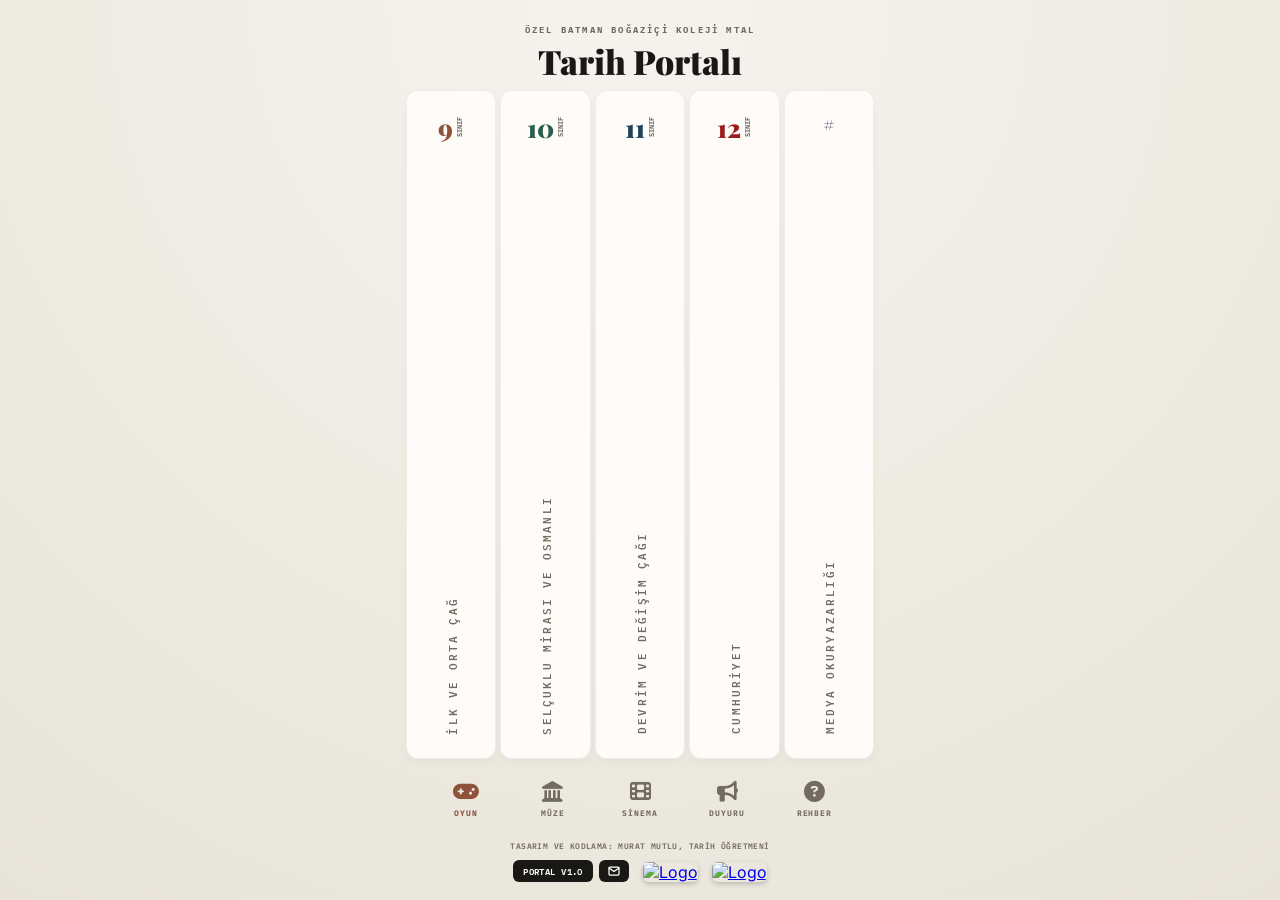
==== commit a380e57b: "gravity" ====
--- a/index.html
+++ b/index.html
@@ -1,413 +1,229 @@
-<!DOCTYPE html>
-<html lang="tr">
-<head>
-    <meta charset="UTF-8">
-    <meta name="viewport" content="width=device-width, initial-scale=1.0">
-    <title>Tarih Portalı | Boğaziçi Koleji MTAL</title>
-    
-    <link rel="manifest" href="manifest.json">
-    <meta name="theme-color" content="#1a1a1a">
-    <link rel="apple-touch-icon" href="icon-192.png">
-    
-    <link href="https://fonts.googleapis.com/css2?family=Cinzel:wght@600&family=Lora:ital@1&family=Poppins:wght@300;400;600&display=swap" rel="stylesheet">
-    
-    <link rel="stylesheet" href="https://cdnjs.cloudflare.com/ajax/libs/font-awesome/6.4.0/css/all.min.css">
-    
-    <style>
-        /* --- CSS Değişkenleri (Renk Paleti) --- */
-        :root {
-            --primary-dark: #1a1a1a;
-            --gold: #d4af37;
-            --gold-hover: #b3942e;
-            --text-muted: #666;
-            --deep-blue-overlay: rgba(10, 25, 47, 0.08);
-            --aurora-1: rgba(52, 152, 219, 0.15);
-            --aurora-2: rgba(155, 89, 182, 0.15);
-        }
-
-        /* --- Tema Modları İçin Renk Değişkenleri --- */
-        body.theme-sepia {
-            --bg-color: #f4ecd8;
-            --primary-dark: #5c4033;
-            --text-muted: #7b5e4a;
-            --deep-blue-overlay: rgba(92, 64, 51, 0.06);
-            --card-bg: rgba(244, 236, 216, 0.75);
-            --card-border: rgba(212, 175, 55, 0.35);
-            --slogan-color: #6b5035;
-            --icon-color: #5c4033;
-            --aurora-1: rgba(212, 175, 55, 0.15);
-            --aurora-2: rgba(139, 69, 19, 0.1);
-        }
-
-        body.theme-dark {
-            --bg-color: #1e1e24;
-            --primary-dark: #e8e8e8;
-            --text-muted: #a0a0a0;
-            --deep-blue-overlay: rgba(0, 0, 0, 0.4);
-            --card-bg: rgba(40, 40, 45, 0.7);
-            --card-border: rgba(70, 70, 75, 0.8);
-            --slogan-color: #b0b0b0;
-            --icon-color: #c0c0c0;
-            --aurora-1: rgba(41, 128, 185, 0.15);
-            --aurora-2: rgba(142, 68, 173, 0.15);
-        }
-
-        /* --- Animasyon Tanımları --- */
-        @keyframes fadeInUp {
-            from { opacity: 0; transform: translateY(30px); }
-            to { opacity: 1; transform: translateY(0); }
-        }
-        
-        @keyframes floatBlob {
-            0% { transform: translate(0, 0) scale(1); }
-            33% { transform: translate(30px, -50px) scale(1.1); }
-            66% { transform: translate(-20px, 20px) scale(0.9); }
-            100% { transform: translate(0, 0) scale(1); }
-        }
-        
-        @keyframes blink {
-            50% { opacity: 0; }
-        }
-
-        /* --- Arka Plan ve Genel Ayarlar --- */
-        body {
-            margin: 0;
-            padding: 0;
-            font-family: 'Poppins', sans-serif;
-            background-color: var(--bg-color, #f4f6f8);
-            color: var(--primary-dark);
-            height: 100vh;
-            display: flex;
-            flex-direction: column;
-            overflow: hidden;
-            transition: background-color 0.5s ease, color 0.5s ease;
-            -webkit-user-select: none;
-            -ms-user-select: none;
-            user-select: none;
-            scrollbar-width: thin;
-            scrollbar-color: var(--gold) transparent;
-        }
-
-        /* Aurora Arka Plan Işıkları */
-        .aurora-bg {
-            position: fixed; top: 0; left: 0; width: 100vw; height: 100vh;
-            z-index: -2; pointer-events: none; overflow: hidden;
-            background-image: url("data:image/svg+xml,%3Csvg viewBox='0 0 200 200' xmlns='http://www.w3.org/2000/svg'%3E%3Cfilter id='noiseFilter'%3E%3CfeTurbulence type='fractalNoise' baseFrequency='0.65' numOctaves='3' stitchTiles='stitch'/%3E%3C/filter%3E%3Crect width='100%25' height='100%25' filter='url(%23noiseFilter)' opacity='0.04'/%3E%3C/svg%3E");
-        }
-        .blob-1, .blob-2 {
-            position: absolute; border-radius: 50%; filter: blur(80px);
-            animation: floatBlob 20s infinite alternate ease-in-out;
-        }
-        .blob-1 {
-            width: 50vw; height: 50vw; background: var(--aurora-1);
-            top: -10vh; left: -10vw;
-        }
-        .blob-2 {
-            width: 60vw; height: 60vw; background: var(--aurora-2);
-            bottom: -20vh; right: -10vw; animation-delay: -5s;
-        }
-
-        ::-webkit-scrollbar { width: 6px; }
-        ::-webkit-scrollbar-track { background: transparent; }
-        ::-webkit-scrollbar-thumb { background: var(--gold); border-radius: 10px; }
-        ::-webkit-scrollbar-thumb:hover { background: var(--gold-hover); }
-
-        /* --- Sağ Üst Butonlar --- */
-        .theme-btn, .cinema-btn, .guide-btn, .announcement-btn {
-            position: fixed; top: 2rem; width: 50px; height: 50px; border-radius: 50%;
-            background: var(--card-bg, rgba(255, 255, 255, 0.65));
-            backdrop-filter: blur(10px); -webkit-backdrop-filter: blur(10px);
-            border: 1px solid var(--card-border, rgba(255, 255, 255, 0.9));
-            color: var(--primary-dark); font-size: 1.2rem; cursor: pointer;
-            box-shadow: 0 4px 15px rgba(0,0,0,0.1);
-            transition: all 0.4s cubic-bezier(0.175, 0.885, 0.32, 1.275);
-            z-index: 1000; display: flex; align-items: center; justify-content: center; text-decoration: none;
-        }
-        .theme-btn { right: 2rem; }
-        .cinema-btn { right: 6rem; }
-        .guide-btn { right: 10rem; }
-        .announcement-btn { right: 14rem; }
-        .theme-btn:hover { transform: scale(1.15) rotate(15deg); border-color: var(--gold); color: var(--gold); }
-        .cinema-btn:hover { transform: scale(1.15) rotate(-15deg); border-color: var(--gold); color: var(--gold); }
-        .guide-btn:hover, .announcement-btn:hover { transform: scale(1.15) translateY(-3px); border-color: var(--gold); color: var(--gold); }
-
-        /* --- Modallar --- */
-        .modal-overlay { position: fixed; top: 0; left: 0; width: 100%; height: 100%; background: rgba(0, 0, 0, 0.7); backdrop-filter: blur(5px); -webkit-backdrop-filter: blur(5px); display: flex; align-items: center; justify-content: center; z-index: 2000; opacity: 0; visibility: hidden; transition: all 0.3s ease; }
-        .modal-overlay.active { opacity: 1; visibility: visible; }
-        .modal-content { background: var(--card-bg, #ffffff); border: 1px solid var(--card-border, #e5e7eb); border-radius: 20px; width: 90%; max-width: 550px; padding: 2.5rem; position: relative; transform: translateY(-30px) scale(0.95); transition: all 0.4s cubic-bezier(0.175, 0.885, 0.32, 1.275); box-shadow: 0 25px 50px -12px rgba(0, 0, 0, 0.25); color: var(--primary-dark); }
-        .modal-overlay.active .modal-content { transform: translateY(0) scale(1); }
-        .modal-close { position: absolute; top: 1.5rem; right: 1.5rem; background: #e74c3c; color: white; border: none; width: 35px; height: 35px; border-radius: 50%; display: flex; align-items: center; justify-content: center; font-size: 1.1rem; cursor: pointer; transition: transform 0.2s, background 0.2s; box-shadow: 0 4px 6px rgba(231, 76, 60, 0.3); }
-        .modal-close:hover { transform: scale(1.1); background: #c0392b; }
-        .modal-header { display: flex; align-items: center; gap: 12px; font-size: 1.6rem; font-weight: 600; color: #2980b9; border-bottom: 2px solid #3498db; padding-bottom: 1rem; margin-bottom: 1.5rem; }
-        .modal-body a { color: #e67e22; text-decoration: none; font-weight: 600; border-bottom: 1px dashed #e67e22; transition: all 0.3s ease; }
-        .modal-body a:hover { color: var(--gold); border-bottom-color: var(--gold); }
-        .guide-step { display: flex; gap: 1rem; margin-bottom: 1.5rem; align-items: flex-start; }
-        .guide-step:last-child { margin-bottom: 0; }
-        .step-icon { width: 36px; height: 36px; border-radius: 50%; display: flex; align-items: center; justify-content: center; color: white; font-weight: 600; font-size: 1.1rem; flex-shrink: 0; box-shadow: 0 4px 6px rgba(0,0,0,0.1); margin-top: 3px; }
-        .step-icon.blue { background-color: #3498db; } .step-icon.orange { background-color: #e67e22; } .step-icon.green { background-color: #2ecc71; } .step-icon.purple { background-color: #9b59b6; }
-        .step-text h3 { margin: 0 0 0.3rem 0; font-size: 1.1rem; color: var(--primary-dark); transition: color 0.5s ease; }
-        .step-text p { margin: 0; font-size: 0.9rem; color: var(--text-muted); line-height: 1.5; transition: color 0.5s ease; }
-        .announcement-item { padding: 1rem 0; border-bottom: 1px solid var(--card-border); color: var(--primary-dark); font-size: 0.95rem; line-height: 1.6; transition: color 0.5s ease; }
-        .announcement-item:last-child { border-bottom: none; padding-bottom: 0; }
-        .announcement-item strong { color: #2980b9; }
-
-        /* --- Başlık ve Slogan Alanı --- */
-        header { text-align: center; padding: 5vh 1rem 2vh; animation: fadeInUp 1s ease-out forwards; }
-        header h1 { font-family: 'Cinzel', serif; color: var(--primary-dark); font-size: clamp(2rem, 4vh, 2.8rem); margin-bottom: 1vh; letter-spacing: 1px; text-shadow: 1px 1px 2px rgba(0,0,0,0.1); transition: color 0.5s ease; }
-        header .slogan { font-family: 'Lora', serif; font-style: italic; color: var(--slogan-color, #555); font-size: clamp(1rem, 2vh, 1.2rem); max-width: 800px; margin: 0 auto; line-height: 1.6; transition: color 0.5s ease; min-height: 30px;}
-        .typewriter-cursor::after { content: '|'; animation: blink 1s infinite step-end; }
-
-        /* --- Kart Grid Yapısı --- */
-        .container { flex: 1; display: grid; grid-template-columns: repeat(auto-fit, minmax(200px, 1fr)); gap: 2rem; max-width: 1200px; margin: 0 auto; padding: 0 2rem; align-content: center; perspective: 1000px; }
-
-        /* --- Glassmorphism ve 3D Kart Tasarımı --- */
-        .card {
-            background: var(--card-bg, rgba(255, 255, 255, 0.65));
-            backdrop-filter: blur(16px) saturate(180%); -webkit-backdrop-filter: blur(16px) saturate(180%);
-            border: 1px solid var(--card-border, rgba(255, 255, 255, 0.9)); border-radius: 20px;
-            padding: 4vh 1.5rem; text-align: center; text-decoration: none; color: inherit;
-            box-shadow: 0 8px 32px 0 rgba(31, 38, 135, 0.1);
-            display: flex; flex-direction: column; align-items: center;
-            opacity: 0; animation: fadeInUp 0.8s ease-out forwards;
-            position: relative; overflow: hidden;
-            transform-style: preserve-3d; transition: transform 0.2s ease-out, border-color 0.4s;
-        }
-
-        /* Işık Parlama (Glare) Efekti */
-        .card::before {
-            content: ''; position: absolute; top: 0; left: 0; width: 100%; height: 100%;
-            background: radial-gradient(circle at var(--mouseX, 50%) var(--mouseY, 50%), rgba(255,255,255,0.3) 0%, transparent 50%);
-            opacity: 0; transition: opacity 0.3s; pointer-events: none; z-index: 2; mix-blend-mode: overlay;
-        }
-        .card:hover::before { opacity: 1; }
-
-        /* Gizli Silüetler */
-        .card::after {
-            font-family: "Font Awesome 6 Free"; font-weight: 900; position: absolute;
-            right: -10%; bottom: -15%; font-size: 180px; opacity: 0; 
-            transition: all 0.6s cubic-bezier(0.175, 0.885, 0.32, 1.275); 
-            z-index: 0; pointer-events: none; color: inherit;
-        }
-        .card:hover::after { opacity: 0.06; transform: scale(1.1) rotate(-15deg); }
-        .card:nth-child(1)::after { content: '\f66f'; } /* 9. Sınıf: Tapınak */
-        .card:nth-child(2)::after { content: '\f66b'; } /* 10. Sınıf: Cami/Selçuklu */
-        .card:nth-child(3)::after { content: '\f70e'; } /* 11. Sınıf: Ferman */
-        .card:nth-child(4)::after { content: '\f555'; } /* 12. Sınıf: Ay Yıldız/Bayrak */
-        .card:nth-child(5)::after { content: '\f1e2'; } /* Medya: Küresel Ağ */
-
-        .card > * { position: relative; z-index: 1; transform: translateZ(30px); }
-
-        .card:nth-child(1) { animation-delay: 0.5s; }
-        .card:nth-child(2) { animation-delay: 0.7s; }
-        .card:nth-child(3) { animation-delay: 0.9s; }
-        .card:nth-child(4) { animation-delay: 1.1s; }
-        .card:nth-child(5) { animation-delay: 1.3s; }
-
-        .card .icon { font-size: clamp(2.5rem, 5vh, 3rem); margin-bottom: 2vh; color: var(--icon-color, #4a4a4a); transition: all 0.4s ease; }
-        
-        .card:nth-child(1):hover { border-color: var(--gold); }
-        .card:nth-child(1):hover .icon { color: var(--gold); text-shadow: 0 0 20px rgba(212,175,55,0.4); }
-        .card:nth-child(2):hover { border-color: #00ad9f; }
-        .card:nth-child(2):hover .icon { color: #00ad9f; text-shadow: 0 0 20px rgba(0,173,159,0.4); }
-        .card:nth-child(3):hover { border-color: #003153; }
-        .card:nth-child(3):hover .icon { color: #003153; text-shadow: 0 0 20px rgba(0,49,83,0.4); }
-        .card:nth-child(4):hover { border-color: #E30A17; }
-        .card:nth-child(4):hover .icon { color: #E30A17; text-shadow: 0 0 20px rgba(227,10,23,0.4); }
-        .card:nth-child(5):hover { border-color: #8e44ad; }
-        .card:nth-child(5):hover .icon { color: #8e44ad; text-shadow: 0 0 20px rgba(142,68,173,0.4); }
-
-        .card h2 { font-size: clamp(1.2rem, 3vh, 1.5rem); margin: 0 0 1vh; color: var(--primary-dark); font-weight: 600; transition: color 0.5s ease; }
-        .card p { font-size: 0.9rem; line-height: 1.5; color: var(--text-muted); margin: 0; transition: color 0.5s ease; }
-
-        /* --- Yeni Footer Alanı --- */
-        .footer-wrapper {
-            padding: 0 2rem 2vh;
-            max-width: 1200px;
-            margin: auto auto 0;
-            width: 100%;
-            box-sizing: border-box;
-            opacity: 0; animation: fadeInUp 1s ease-out 1.5s forwards;
-        }
-        
-        .modern-footer {
-            display: flex; justify-content: space-between; align-items: center;
-            padding: 15px 25px; border-radius: 16px;
-            background: transparent; 
-            border: none;
-            color: var(--primary-dark); font-size: 13px; font-weight: 500;
-            box-shadow: none;
-            transition: all 0.5s ease;
-        }
-        
-        .footer-left { display: flex; align-items: center; gap: 10px; }
-        .version-badge { background: #2980b9; color: white; padding: 3px 8px; border-radius: 8px; font-size: 11px; font-weight: 700; letter-spacing: 0.5px; }
-        .footer-right { display: flex; align-items: center; gap: 15px; opacity: 0.9; }
-        .footer-mail-btn { color: #2980b9; font-size: 18px; transition: all 0.3s; text-decoration: none; display: flex; align-items: center; justify-content: center; width: 34px; height: 34px; background: rgba(41, 128, 185, 0.1); border-radius: 50%; }
-        .footer-mail-btn:hover { transform: scale(1.15) rotate(10deg); background: #2980b9; color: #fff; box-shadow: 0 4px 10px rgba(41, 128, 185, 0.3);}
-
-        @media (max-width: 1024px) { .container { grid-template-columns: repeat(2, 1fr); gap: 1.5rem; } }
-        @media (max-width: 768px) {
-            body { height: auto; min-height: 100vh; overflow-y: visible; }
-            header { padding: 3rem 1rem 1.5rem; }
-            .container { grid-template-columns: 1fr; margin: 1rem auto 2rem; padding: 0 1.5rem; gap: 1.5rem; }
-            .card { padding: 2.5rem 1.5rem; }
-            .theme-btn { top: 1rem; right: 1rem; width: 40px; height: 40px; font-size: 1rem; }
-            .cinema-btn { top: 1rem; right: 4.5rem; width: 40px; height: 40px; font-size: 1rem; }
-            .guide-btn { top: 1rem; right: 8rem; width: 40px; height: 40px; font-size: 1rem; }
-            .announcement-btn { top: 1rem; right: 11.5rem; width: 40px; height: 40px; font-size: 1rem; }
-            .modal-content { padding: 2rem 1.5rem; }
-            .modern-footer { flex-direction: column; text-align: center; gap: 12px; padding: 15px; }
-            .footer-right { flex-direction: column; gap: 10px; }
-        }
-    </style>
-</head>
-<body>
-
-    <div class="aurora-bg">
-        <div class="blob-1"></div>
-        <div class="blob-2"></div>
-    </div>
-
-    <button id="announcementToggle" class="announcement-btn" title="Duyurular ve Ödevler"><i class="fas fa-bell"></i></button>
-    <button id="guideToggle" class="guide-btn" title="Nasıl Kullanılır?"><i class="fas fa-question"></i></button>
-    <a href="https://sinema.kirkyama.uk" class="cinema-btn" title="Boğaziçi Sinema" target="_blank" rel="noopener noreferrer"><i class="fas fa-film"></i></a>
-    <button id="themeToggle" class="theme-btn" title="Temayı Değiştir"><i class="fas fa-sun"></i></button>
-
-    <div id="announcementModal" class="modal-overlay">
-        <div class="modal-content">
-            <button id="closeAnnouncementModal" class="modal-close"><i class="fas fa-times"></i></button>
-            <div class="modal-header"><i class="fas fa-bullhorn"></i> Duyurular ve Ödevler</div>
-            <div class="modal-body">
-                <div class="announcement-item"><strong>9. Sınıf:</strong> 9. sınıflarımızın bu haftaki ödevi Eskiçağ'da Yönetenler ve Savaşanlar <a href="sinif9.html">testleridir</a>. Bu ödevin süresi 3 Mart 2026'dır.</div>
-                <div class="announcement-item"><strong>10. Sınıf:</strong> 10. sınıflarımızın bu haftaki ödevi Eskiçağ'da Yönetenler ve Savaşanlar <a href="sinif10.html">testleridir</a>. Bu ödevin süresi 3 Mart 2026'dır.</div>
-                <div class="announcement-item"><strong>11. Sınıf:</strong> 11. sınıflarımızın bu haftaki ödevi Eskiçağ'da Yönetenler ve Savaşanlar <a href="sinif11.html">testleridir</a>. Bu ödevin süresi 3 Mart 2026'dır.</div>
-                <div class="announcement-item"><strong>12. Sınıf:</strong> 12. sınıflarımızın bu haftaki ödevi Eskiçağ'da Yönetenler ve Savaşanlar <a href="sinif12.html">testleridir</a>. Bu ödevin süresi 3 Mart 2026'dır.</div>
-            </div>
-        </div>
-    </div>
-
-    <div id="guideModal" class="modal-overlay">
-        <div class="modal-content">
-            <button id="closeGuideModal" class="modal-close"><i class="fas fa-times"></i></button>
-            <div class="modal-header"><i class="fas fa-book-open"></i> Nasıl Kullanılır?</div>
-            <div class="modal-body">
-                <div class="guide-step"><div class="step-icon blue">1</div><div class="step-text"><h3>Sınıfını Seç ve Başla</h3><p>Aşağıdaki listeden bulunduğun sınıf düzeyini seçerek o yıla ait tarih konularına hızlıca giriş yapabilirsin.</p></div></div>
-                <div class="guide-step"><div class="step-icon orange">2</div><div class="step-text"><h3>İçerikleri Keşfet</h3><p>Sınıfını seçtikten sonra karşına çıkacak özetler, testler ve etkinliklerle tarih bilgisini pekiştir.</p></div></div>
-                <div class="guide-step"><div class="step-icon green">3</div><div class="step-text"><h3>Görünümü Kendine Göre Ayarla</h3><p>Sağ üst köşedeki "Güneş/Ay" ikonuna tıklayarak okuma deneyimini artıracak gece veya sepya modlarına geçiş yap.</p></div></div>
-                <div class="guide-step"><div class="step-icon purple"><i class="fas fa-film"></i></div><div class="step-text"><h3>Boğaziçi Sinema'ya Geçiş</h3><p>Yine sağ üstteki film ikonuna tıklayarak okulumuzun tarihi ve eğitici sinema arşivine doğrudan ulaşabilirsin.</p></div></div>
-            </div>
-        </div>
-    </div>
-
-    <header>
-        <h1>Boğaziçi Koleji - Tarih Dersi Portalı</h1>
-        <div class="slogan typewriter-cursor" id="catoSlogan"></div>
-    </header>
-
-    <div class="container">
-        <a href="sinif9.html" class="card">
-            <i class="icon fas fa-landmark"></i>
-            <h2>9. Sınıf</h2>
-            <p>Tarih ve Zaman, İlk Çağ Uygarlıkları...</p>
-        </a>
-        
-        <a href="sinif10.html" class="card">
-            <i class="icon fas fa-shield-halved"></i>
-            <h2>10. Sınıf</h2>
-            <p>Yerleşme ve Devletleşme Sürecinde Selçuklu ve Osmanlı...</p>
-        </a>
-        
-        <a href="sinif11.html" class="card">
-            <i class="icon fas fa-scroll"></i>
-            <h2>11. Sınıf</h2>
-            <p>Değişim Çağında Avrupa ve Osmanlı...</p>
-        </a>
-        
-        <a href="sinif12.html" class="card">
-            <i class="icon fas fa-flag"></i>
-            <h2>12. Sınıf</h2>
-            <p>T.C. İnkılap Tarihi ve Atatürkçülük...</p>
-        </a>
-
-        <a href="sosyal_medya.html" class="card">
-            <i class="icon fas fa-hashtag"></i>
-            <h2>Medya Okuryazarlığı</h2>
-            <p>Dijital Tarih, Dezenformasyon ve Sosyal Medya...</p>
-        </a>
-    </div>
-
-    <div class="footer-wrapper">
-        <div class="modern-footer">
-            <div class="footer-left">
-                <span><strong>Boğaziçi Koleji Tarih Portalı</strong></span>
-                <span class="version-badge">v1.0</span>
-            </div>
-            <div class="footer-right">
-                <span>Tasarım ve Kodlama: Murat Mutlu, Tarih Öğretmeni</span>
-                <a href="mailto:murat@kirkyama.uk" class="footer-mail-btn" title="Öğretmene E-Posta Gönder"><i class="fa-solid fa-envelope"></i></a>
-            </div>
-        </div>
-    </div>
-
-    <script>
-        // Orijinal Modallar ve Temalar (Dokunulmadı)
-        const guideToggle = document.getElementById('guideToggle'); const guideModal = document.getElementById('guideModal'); const closeGuideModal = document.getElementById('closeGuideModal');
-        const announcementToggle = document.getElementById('announcementToggle'); const announcementModal = document.getElementById('announcementModal'); const closeAnnouncementModal = document.getElementById('closeAnnouncementModal');
-        guideToggle.addEventListener('click', () => { guideModal.classList.add('active'); }); closeGuideModal.addEventListener('click', () => { guideModal.classList.remove('active'); });
-        announcementToggle.addEventListener('click', () => { announcementModal.classList.add('active'); }); closeAnnouncementModal.addEventListener('click', () => { announcementModal.classList.remove('active'); });
-        window.addEventListener('click', (e) => { if (e.target === guideModal) guideModal.classList.remove('active'); if (e.target === announcementModal) announcementModal.classList.remove('active'); });
-
-        const themeToggle = document.getElementById('themeToggle'); const themeIcon = themeToggle.querySelector('i'); let currentThemeIndex = 0; 
-        themeToggle.addEventListener('click', () => {
-            currentThemeIndex = (currentThemeIndex + 1) % 3;
-            if (currentThemeIndex === 0) { document.body.className = ''; themeIcon.className = 'fas fa-sun'; } 
-            else if (currentThemeIndex === 1) { document.body.className = 'theme-sepia'; themeIcon.className = 'fas fa-book-open'; } 
-            else if (currentThemeIndex === 2) { document.body.className = 'theme-dark'; themeIcon.className = 'fas fa-moon'; }
-        });
-
-        document.addEventListener('contextmenu', function(e) { e.preventDefault(); });
-        document.onkeydown = function(e) { if (e.keyCode === 123) return false; if (e.ctrlKey && e.shiftKey && (e.keyCode === 73 || e.keyCode === 74)) return false; if (e.ctrlKey && e.keyCode === 85) return false; if (e.ctrlKey && e.keyCode === 67) return false; if (e.ctrlKey && e.keyCode === 83) return false; };
-        document.addEventListener('dragstart', function(e) { e.preventDefault(); });
-
-        if ('serviceWorker' in navigator) { window.addEventListener('load', () => { navigator.serviceWorker.register('./sw.js').then(registration => { console.log('ServiceWorker başarıyla kaydedildi: ', registration.scope); }).catch(err => { console.log('ServiceWorker kaydı başarısız: ', err); }); }); }
-
-        /* YENİ: Daktilo Efekti Motoru */
-        const slogan = document.getElementById('catoSlogan');
-        const text = '"rem tene verba sequentur. — Cato"';
-        let i = 0;
-        setTimeout(() => {
-            const typeWriter = setInterval(() => {
-                if(i < text.length) { slogan.innerHTML += text.charAt(i); i++; } 
-                else { clearInterval(typeWriter); slogan.classList.remove('typewriter-cursor'); }
-            }, 60);
-        }, 1200);
-
-        /* YENİ: 3D Fare Takibi ve Parlama Efekti Motoru */
-        document.querySelectorAll('.card').forEach(card => {
-            card.addEventListener('mousemove', e => {
-                const rect = card.getBoundingClientRect();
-                const x = e.clientX - rect.left;
-                const y = e.clientY - rect.top;
-                
-                // CSS Değişkenlerine fare pozisyonunu yolla (Parlama için)
-                card.style.setProperty('--mouseX', `${x}px`);
-                card.style.setProperty('--mouseY', `${y}px`);
-                
-                // 3D Dönüşüm hesaplamaları
-                const centerX = rect.width / 2;
-                const centerY = rect.height / 2;
-                const rotateX = ((y - centerY) / centerY) * -8; // Daha yumuşak eğim için -8
-                const rotateY = ((x - centerX) / centerX) * 8;
-                
-                card.style.transform = `perspective(1000px) rotateX(${rotateX}deg) rotateY(${rotateY}deg) scale3d(1.02, 1.02, 1.02)`;
-            });
-            
-            card.addEventListener('mouseleave', () => {
-                // Fare ayrıldığında kartı pürüzsüzce merkeze oturt
-                card.style.transform = `perspective(1000px) rotateX(0deg) rotateY(0deg) scale3d(1, 1, 1)`;
-            });
-        });
-    </script>
-
-</body>
-</html>
+<!DOCTYPE html>
+<html lang="tr">
+<head>
+<meta charset="UTF-8">
+<meta name="viewport" content="width=device-width, initial-scale=1.0, maximum-scale=1.0, user-scalable=no">
+<title>Tarih Portalı — Boğaziçi Koleji</title>
+<link rel="icon" type="image/png" href="https://depo.kirkyama.uk/favicon.png">
+
+<link rel="manifest" href="manifest.json">
+<meta name="theme-color" content="#e8e4d9">
+<link rel="apple-touch-icon" href="icon-192.png">
+
+<link href="https://fonts.googleapis.com/css2?family=Inter:wght@400;500;600;700&family=Playfair+Display:ital,wght@0,700;0,900;1,700;1,900&family=IBM+Plex+Mono:wght@400;500;600;700&display=swap" rel="stylesheet">
+<link rel="stylesheet" href="https://cdnjs.cloudflare.com/ajax/libs/font-awesome/6.4.0/css/all.min.css">
+<link rel="stylesheet" href="stiller/portal.css">
+
+<style>
+:root {
+  --bg-app: #e8e4d9; 
+  --panel-bg: #fdfcf9; 
+  --ink: #1a1815; 
+  --muted: #736b60; 
+  --accent: #9B1C1C; 
+  --border-light: rgba(0,0,0,0.06);
+
+  --c-9:   #8E523A; 
+  --c-10:  #295F4E; 
+  --c-11:  #1F425A; 
+  --c-12:  #9B1C1C; 
+  --c-med: #4A3B52; 
+}
+*, *::before, *::after { box-sizing: border-box; margin: 0; padding: 0; }
+
+html, body { 
+  height: 100%; width: 100%; 
+  background-color: var(--bg-app); 
+  background-image: radial-gradient(circle at top center, #f5f3ee 0%, #e8e4d9 100%);
+  color: var(--ink); 
+  font-family: 'Inter', sans-serif; 
+  overflow: hidden; 
+  -webkit-user-select: none; -ms-user-select: none; user-select: none;
+}
+
+.monolith-viewport { height: 100%; max-width: 500px; margin: 0 auto; display: flex; flex-direction: column; position: relative; }
+
+/* ─── Header ─── */
+.header { padding: 24px 20px 16px; text-align: center; flex-shrink: 0; }
+.ph-eyebrow { font-family: 'IBM Plex Mono', monospace; font-size: 0.55rem; letter-spacing: 0.25em; color: var(--muted); text-transform: uppercase; display: block; margin-bottom: 8px; font-weight: 700;}
+.ph-title { font-family: 'Playfair Display', serif; font-size: 2.1rem; font-weight: 900; line-height: 1.1; color: var(--ink); }
+
+/* ─── Sütunlar ─── */
+.monolith-stage { flex: 1; display: flex; gap: 4px; padding: 0 16px 12px; min-height: 0; }
+.pillar { flex: 1; background: var(--panel-bg); border-radius: 12px; position: relative; overflow: hidden; display: flex; justify-content: center; box-shadow: 0 4px 10px rgba(0,0,0,0.03), inset 0 0 0 1px var(--border-light); cursor: pointer; -webkit-tap-highlight-color: transparent; transition: flex 0.5s cubic-bezier(0.25, 1, 0.3, 1), box-shadow 0.4s; }
+.pillar.active { flex: 5.5; box-shadow: 0 15px 35px rgba(0,0,0,0.1), inset 0 0 0 1px rgba(0,0,0,0.05); cursor: default; }
+
+/* Kapalı Durum Düzenlemesi */
+.p-collapsed { position: absolute; top: 0; left: 0; right: 0; bottom: 0; display: flex; flex-direction: column; align-items: center; padding: 25px 0; opacity: 1; transition: opacity 0.3s ease; }
+.pillar.active .p-collapsed { opacity: 0; pointer-events: none; }
+
+.pc-num-wrapper { display: flex; align-items: flex-start; gap: 2px; margin-bottom: auto; }
+.pc-num { font-family: 'Playfair Display', serif; font-size: 1.6rem; font-weight: 900; line-height: 1; }
+.pc-mini-label { font-family: 'IBM Plex Mono', monospace; font-size: 0.45rem; font-weight: 700; color: var(--muted); writing-mode: vertical-rl; transform: rotate(180deg); margin-top: 2px; }
+
+.pc-text { writing-mode: vertical-rl; transform: rotate(180deg); font-family: 'IBM Plex Mono', monospace; font-size: 0.68rem; letter-spacing: 0.2em; font-weight: 600; color: var(--muted); text-transform: uppercase; white-space: nowrap; }
+
+/* Açık Durum Düzenlemesi */
+.p-expanded { position: absolute; top: 0; left: 0; right: 0; bottom: 0; padding: 22px 14px; display: flex; flex-direction: column; opacity: 0; pointer-events: none; transform: translateX(-10px); transition: opacity 0.3s ease 0.25s, transform 0.3s ease 0.25s; }
+.pillar.active .p-expanded { opacity: 1; pointer-events: auto; transform: translateX(0); }
+.pe-eyebrow { font-family: 'IBM Plex Mono', monospace; font-size: 0.55rem; letter-spacing: 0.15em; font-weight: 700; color: var(--muted); text-transform: uppercase; margin-bottom: 8px; display: block;}
+.pe-title { font-family: 'Playfair Display', serif; font-size: 1.4rem; font-weight: 800; color: var(--ink); line-height: 1.1; margin-bottom: 10px; }
+.pe-desc { font-size: 0.78rem; color: var(--muted); line-height: 1.45; margin-bottom: 16px; flex: 1;}
+.pe-btn { display: inline-flex; align-items: center; justify-content: center; gap: 8px; padding: 12px; width: 100%; font-family: 'IBM Plex Mono', monospace; font-size: 0.7rem; font-weight: 700; letter-spacing: 0.05em; text-transform: uppercase; color: #fff; text-decoration: none; border-radius: 8px; transition: opacity 0.2s, transform 0.1s; }
+.pe-btn:active { transform: scale(0.96); }
+
+/* ─── Alt Menü (Dock) ─── */
+.bottom-dock { margin: 0 16px 12px; padding: 10px 16px; display: flex; justify-content: space-around; align-items: center; flex-shrink: 0; }
+.dock-item { display: flex; flex-direction: column; align-items: center; gap: 6px; text-decoration: none; color: var(--muted); transition: transform 0.2s; flex: 1; text-align: center; }
+.dock-item:active { transform: scale(0.9); }
+.dock-icon { font-size: 1.3rem; }
+.dock-label { font-family: 'IBM Plex Mono', monospace; font-size: 0.48rem; font-weight: 700; letter-spacing: 0.12em; text-transform: uppercase; }
+
+/* ─── Footer ─── */
+.footer { display: flex; flex-direction: column; align-items: center; gap: 8px; padding-bottom: 18px; flex-shrink: 0; }
+.footer-text { font-family: 'IBM Plex Mono', monospace; font-size: 0.5rem; color: var(--muted); font-weight: 600; text-transform: uppercase; text-align: center; letter-spacing: 0.05em;}
+.footer-badges { display: flex; align-items: center; gap: 6px; }
+.footer-v { background: var(--ink); color: #fff; padding: 0 10px; height: 22px; border-radius: 6px; font-family: 'IBM Plex Mono', monospace; font-size: 0.55rem; display: flex; align-items: center; font-weight: 600; letter-spacing: 0.05em; }
+.footer-mail { background: var(--ink); color: #fff; width: 30px; height: 22px; border-radius: 6px; display: flex; align-items: center; justify-content: center; text-decoration: none; }
+.footer-mail svg { width: 12px; height: 12px; stroke-width: 2.5; }
+
+/* ─── Modallar ─── */
+.modal-overlay { position: fixed; top: 0; left: 0; width: 100%; height: 100%; background: rgba(26, 24, 21, 0.75); backdrop-filter: blur(4px); -webkit-backdrop-filter: blur(4px); display: flex; align-items: center; justify-content: center; z-index: 2000; opacity: 0; visibility: hidden; transition: all 0.3s ease; }
+.modal-overlay.active { opacity: 1; visibility: visible; }
+.modal-content { background: var(--panel-bg); border-radius: 16px; width: 85%; max-width: 400px; padding: 24px; position: relative; transform: translateY(-20px) scale(0.95); transition: all 0.4s cubic-bezier(0.175, 0.885, 0.32, 1.275); box-shadow: 0 15px 30px rgba(0,0,0,0.1); }
+.modal-overlay.active .modal-content { transform: translateY(0) scale(1); }
+.modal-close { position: absolute; top: 16px; right: 16px; background: rgba(0,0,0,0.05); border: none; width: 30px; height: 30px; border-radius: 50%; display: flex; align-items: center; justify-content: center; cursor: pointer; }
+.modal-header { font-family: 'Playfair Display', serif; font-size: 1.4rem; font-weight: 800; border-bottom: 1px solid var(--border-light); padding-bottom: 12px; margin-bottom: 20px; display: flex; align-items: center; gap: 10px; }
+.info-item { margin-bottom: 20px; padding-left: 14px; border-left: 3px solid var(--c-9); }
+.info-item h4 { font-family: 'IBM Plex Mono', monospace; font-size: 0.65rem; color: var(--muted); text-transform: uppercase; margin-bottom: 4px; }
+.info-item p { font-size: 0.88rem; color: var(--ink); line-height: 1.45; }
+.info-item a { color: var(--accent); font-weight: 700; text-decoration: underline; margin-top: 4px; display: inline-block; }
+
+/* Renk Atamaları */
+.theme-9 .pc-num { color: var(--c-9); } .theme-9 .pe-btn { background: var(--c-9); }
+.theme-10 .pc-num { color: var(--c-10); } .theme-10 .pe-btn { background: var(--c-10); }
+.theme-11 .pc-num { color: var(--c-11); } .theme-11 .pe-btn { background: var(--c-11); }
+.theme-12 .pc-num { color: var(--c-12); } .theme-12 .pe-btn { background: var(--c-12); }
+.theme-med .pc-num { color: var(--c-med); font-size: 1.2rem;} .theme-med .pe-btn { background: var(--c-med); }
+</style>
+</head>
+<body>
+
+<div class="monolith-viewport">
+
+  <div class="header" style="padding-bottom: 10px;">
+    <span class="ph-eyebrow">ÖZEL BATMAN BOĞAZİÇİ KOLEJİ MTAL</span>
+    <h1 class="ph-title">Tarih Portalı</h1>
+  </div>
+
+  <div class="monolith-stage">
+    <div class="pillar theme-9" onclick="openPillar(this)">
+      <div class="p-collapsed">
+        <div class="pc-num-wrapper"><span class="pc-num">9</span><span class="pc-mini-label">SINIF</span></div>
+        <span class="pc-text">İLK VE ORTA ÇAĞ</span>
+      </div>
+      <div class="p-expanded"><span class="pe-eyebrow">MÖ 3500</span><h2 class="pe-title">İlk Çağ'dan Orta Çağ'a</h2><p class="pe-desc">Tarih metodolojisi, İnsanlığın kökeni ve İlk ve Orta Çağ uygarlıkları.</p><a href="sinif9.html" class="pe-btn">Sınıfa Git</a></div>
+    </div>
+    <div class="pillar theme-10" onclick="openPillar(this)">
+      <div class="p-collapsed">
+        <div class="pc-num-wrapper"><span class="pc-num">10</span><span class="pc-mini-label">SINIF</span></div>
+        <span class="pc-text">SELÇUKLU MİRASI VE OSMANLI</span>
+      </div>
+      <div class="p-expanded"><span class="pe-eyebrow">1040</span><h2 class="pe-title">Selçuklu Mirası ve Osmanlı</h2><p class="pe-desc">Selçuklu'nun yükselişi ve düşüşü, Osmanlı Devleti'nin kuruluşu, Klasik Çağ.</p><a href="sinif10.html" class="pe-btn">Sınıfa Git</a></div>
+    </div>
+    <div class="pillar theme-11" onclick="openPillar(this)">
+      <div class="p-collapsed">
+        <div class="pc-num-wrapper"><span class="pc-num">11</span><span class="pc-mini-label">SINIF</span></div>
+        <span class="pc-text">DEVRİM VE DEĞİŞİM ÇAĞI</span>
+      </div>
+      <div class="p-expanded"><span class="pe-eyebrow">1600</span><h2 class="pe-title">Devrim ve Değişim Çağı</h2><p class="pe-desc">Avrupa'daki devrimler ve Osmanlı'da değişim.</p><a href="sinif11.html" class="pe-btn">Sınıfa Git</a></div>
+    </div>
+    <div class="pillar theme-12" onclick="openPillar(this)">
+      <div class="p-collapsed">
+        <div class="pc-num-wrapper"><span class="pc-num">12</span><span class="pc-mini-label">SINIF</span></div>
+        <span class="pc-text">CUMHURİYET</span>
+      </div>
+      <div class="p-expanded"><span class="pe-eyebrow">1919</span><h2 class="pe-title">Cumhuriyet</h2><p class="pe-desc">Milli Mücadele, modern Türkiye'nin doğuşu ve modern Dünya tarihi.</p><a href="sinif12.html" class="pe-btn">Sınıfa Git</a></div>
+    </div>
+    <div class="pillar theme-med" onclick="openPillar(this)">
+      <div class="p-collapsed"><div class="pc-num-wrapper"><span class="pc-num">#</span></div><span class="pc-text">MEDYA OKURYAZARLIĞI</span></div>
+      <div class="p-expanded"><span class="pe-eyebrow">DİJİTAL ÇAĞ</span><h2 class="pe-title">Medya Okuryazarlığı</h2><p class="pe-desc">Algoritmik mimari, dijital tehditler, vaka analizleri, güvenlik rehberi</p><a href="sosyal_medya.html" class="pe-btn">Sayfaya Git</a></div>
+    </div>
+  </div>
+
+  <!-- Ana Sayfa İçerik Sonu -->
+
+  <div class="bottom-dock">
+    <a href="oyunlar.html" class="dock-item" style="color: var(--c-9);"><i class="fas fa-gamepad dock-icon"></i><span class="dock-label">Oyun</span></a>
+    <a href="muze.html" class="dock-item"><i class="fas fa-landmark dock-icon"></i><span class="dock-label">Müze</span></a>
+    <a href="https://sinema.kirkyama.uk" class="dock-item" target="_blank"><i class="fas fa-film dock-icon"></i><span class="dock-label">Sinema</span></a>
+    <div class="dock-item" id="annToggle"><i class="fas fa-bullhorn dock-icon"></i><span class="dock-label">Duyuru</span></div>
+    <div class="dock-item" id="guideToggle"><i class="fas fa-question-circle dock-icon"></i><span class="dock-label">Rehber</span></div>
+  </div>
+
+  <footer class="footer">
+    <div class="footer-text">TASARIM VE KODLAMA: MURAT MUTLU, TARİH ÖĞRETMENİ</div>
+    <div class="footer-badges">
+      <span class="footer-v">PORTAL V1.0</span>
+      <a href="mailto:murat@kirkyama.uk" class="footer-mail">
+        <svg xmlns="http://www.w3.org/2000/svg" width="12" height="12" viewBox="0 0 24 24" fill="none" stroke="currentColor" stroke-width="2" stroke-linecap="round" stroke-linejoin="round"><path d="M4 4h16c1.1 0 2 .9 2 2v12c0 1.1-.9 2-2 2H4c-1.1 0-2-.9-2-2V6c0-1.1.9-2 2-2z"></path><polyline points="22,6 12,13 2,6"></polyline></svg>
+      </a>
+	  <a href="https://kirkyama.uk/" target="_blank" title="kırkyama">
+    <img src="https://depo.kirkyama.uk/k%C4%B1rkyama%20pe%C3%A7.png" alt="Logo" style="width: 32px; height: 32px; border-radius: 6px; object-fit: cover; vertical-align: middle; margin-left: 8px; box-shadow: 0 2px 5px rgba(0,0,0,0.2); transition: transform 0.2s;" onmouseover="this.style.transform='scale(1.1)'" onmouseout="this.style.transform='scale(1)'">
+</a>
+	  <a href="https://www.gnu.org/licenses/gpl-3.0.tr.html" target="_blank" title="Free Web">
+    <img src="https://depo.kirkyama.uk/ara%C3%A7lar/gnu.png" alt="Logo" style="width: 32px; height: 32px; border-radius: 6px; object-fit: cover; vertical-align: middle; margin-left: 8px; box-shadow: 0 2px 5px rgba(0,0,0,0.2); transition: transform 0.2s;" onmouseover="this.style.transform='scale(1.1)'" onmouseout="this.style.transform='scale(1)'">
+</a>
+    </div>
+  </footer>
+
+  <div id="annModal" class="modal-overlay">
+    <div class="modal-content">
+      <button class="modal-close" id="closeAnn"><i class="fas fa-times"></i></button>
+      <div class="modal-header"><i class="fas fa-bullhorn"></i> Duyurular</div>
+      <div class="info-item" style="border-left-color: var(--c-9);"><h4>9. Sınıf</h4><p>Ortaçağ'da Yönetenler ödevi süresi 20 Nisan'dır. <a href="sinif9.html">Detaylar</a></p></div>
+      <div class="info-item" style="border-left-color: var(--c-10);"><h4>10. Sınıf</h4><p>Selçuklu ve Osmanlı testleri yayınlanmıştır. <a href="sinif10.html">Git</a></p></div>
+      <div class="info-item" style="border-left-color: var(--accent);"><h4>11. ve 12. Sınıf</h4><p>Sınıf siteniz yakında yayına <a href="sinif11.html">girecektir.</a></p></div>
+    </div>
+  </div>
+
+  <div id="guideModal" class="modal-overlay">
+    <div class="modal-content">
+      <button class="modal-close" id="closeGuide"><i class="fas fa-times"></i></button>
+      <div class="modal-header"><i class="fas fa-book-open"></i> Portal Rehberi</div>
+      <div class="info-item"><h4>1. Seçim</h4><p>Numaralı sütunlara dokunarak tarih dönemlerini genişletin.</p></div>
+      <div class="info-item"><h4>2. Keşif</h4><p>"Sınıfa Git" butonu ile ders içeriklerine ulaşın.</p></div>
+	  <div class="info-item"><h4>3. Giriş</h4><p>Sınıfınızın sayfasına girmek için tüm alanları doldurun. Şifreniz ilk giriş için okul numaranız+soyadınızdır.</p></div>
+    </div>
+  </div>
+
+</div>
+
+<script>
+  function openPillar(el) {
+    if (el.classList.contains('active')) { el.classList.remove('active'); return; }
+    document.querySelectorAll('.pillar').forEach(p => p.classList.remove('active'));
+    el.classList.add('active');
+  }
+
+  const setupModal = (btnId, modalId, closeId) => {
+    const btn = document.getElementById(btnId);
+    const modal = document.getElementById(modalId);
+    const close = document.getElementById(closeId);
+    if(btn) btn.onclick = () => modal.classList.add('active');
+    if(close) close.onclick = () => modal.classList.remove('active');
+    window.addEventListener('click', (e) => { if(e.target === modal) modal.classList.remove('active'); });
+  };
+
+  setupModal('annToggle', 'annModal', 'closeAnn');
+  setupModal('guideToggle', 'guideModal', 'closeGuide');
+
+  if ('serviceWorker' in navigator) { window.addEventListener('load', () => { navigator.serviceWorker.register('./sw.js'); }); }
+  document.addEventListener('contextmenu', e => e.preventDefault());
+  document.onkeydown = e => { if (e.keyCode === 123 || (e.ctrlKey && (e.keyCode === 85 || e.keyCode === 67 || e.keyCode === 83))) return false; };
+</script>
+
+<script src="motorlar/portal.js"></script>
+
+</body>
+</html>
